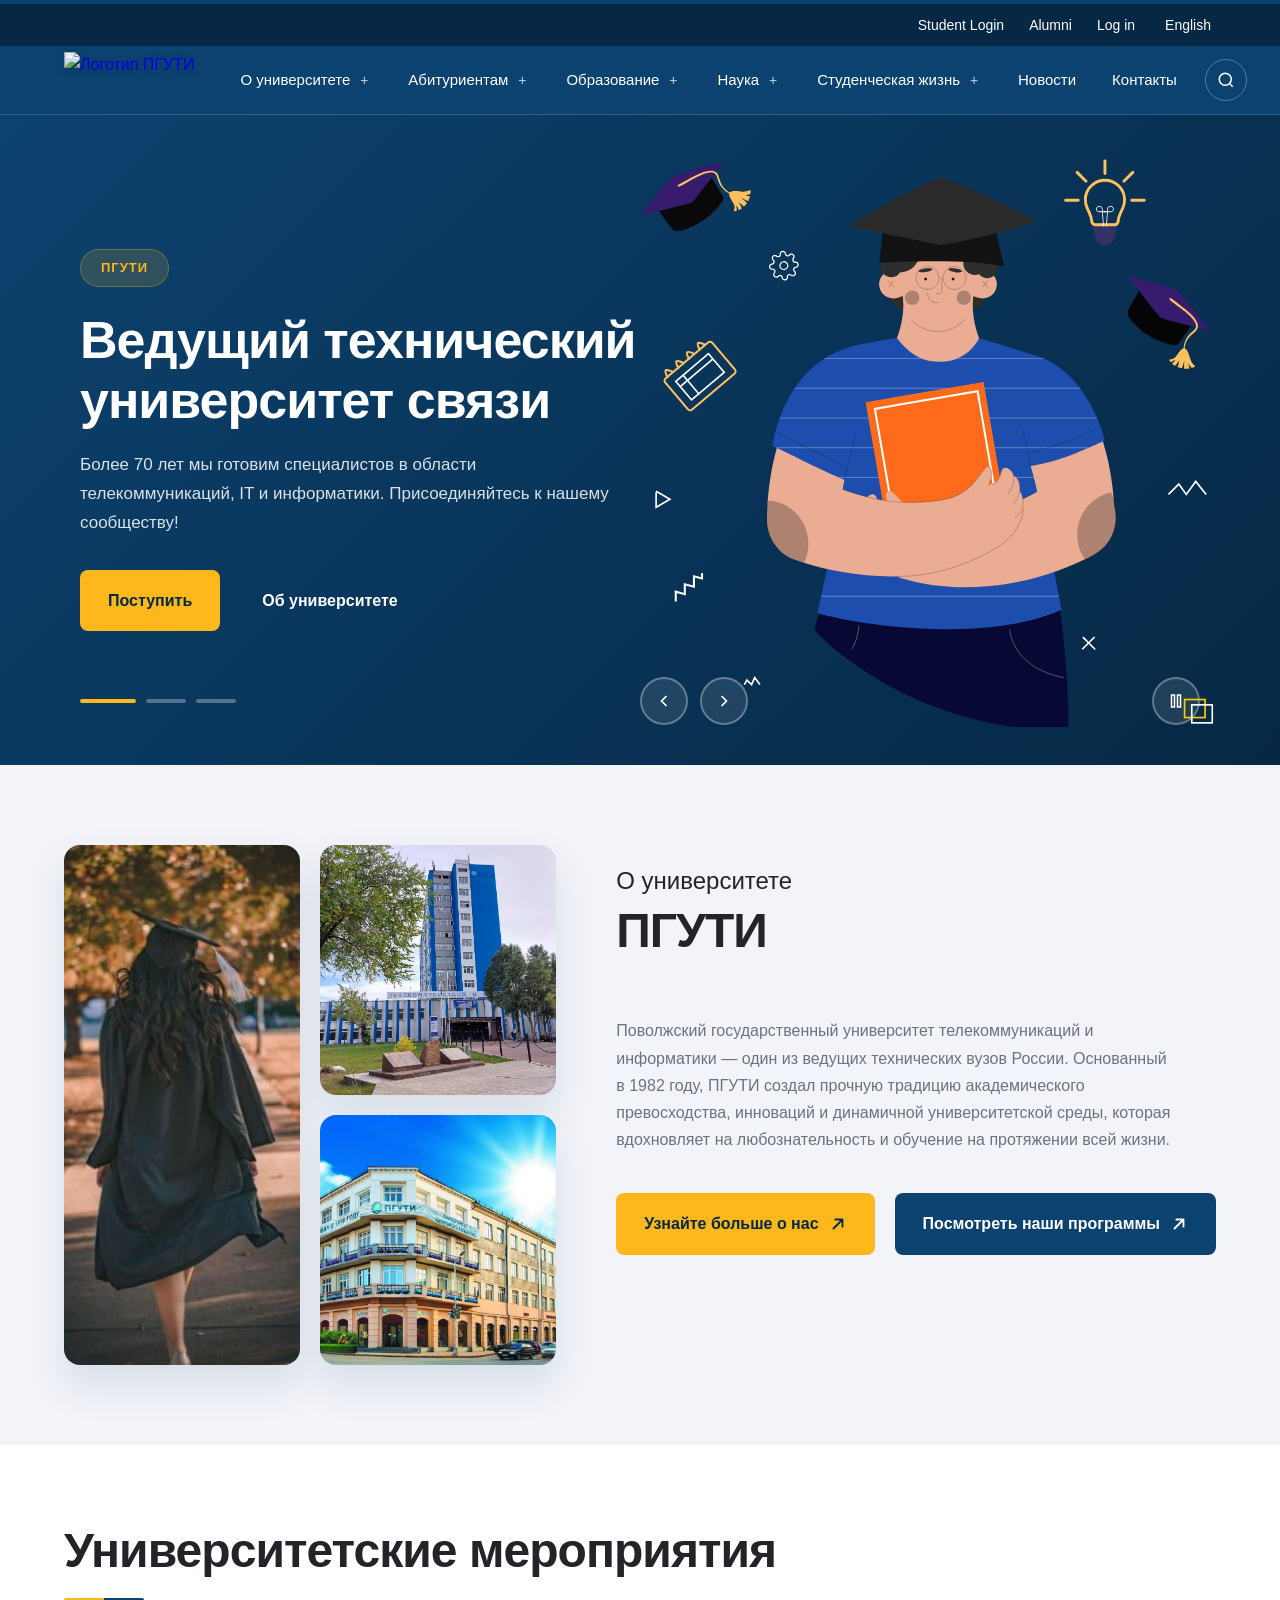
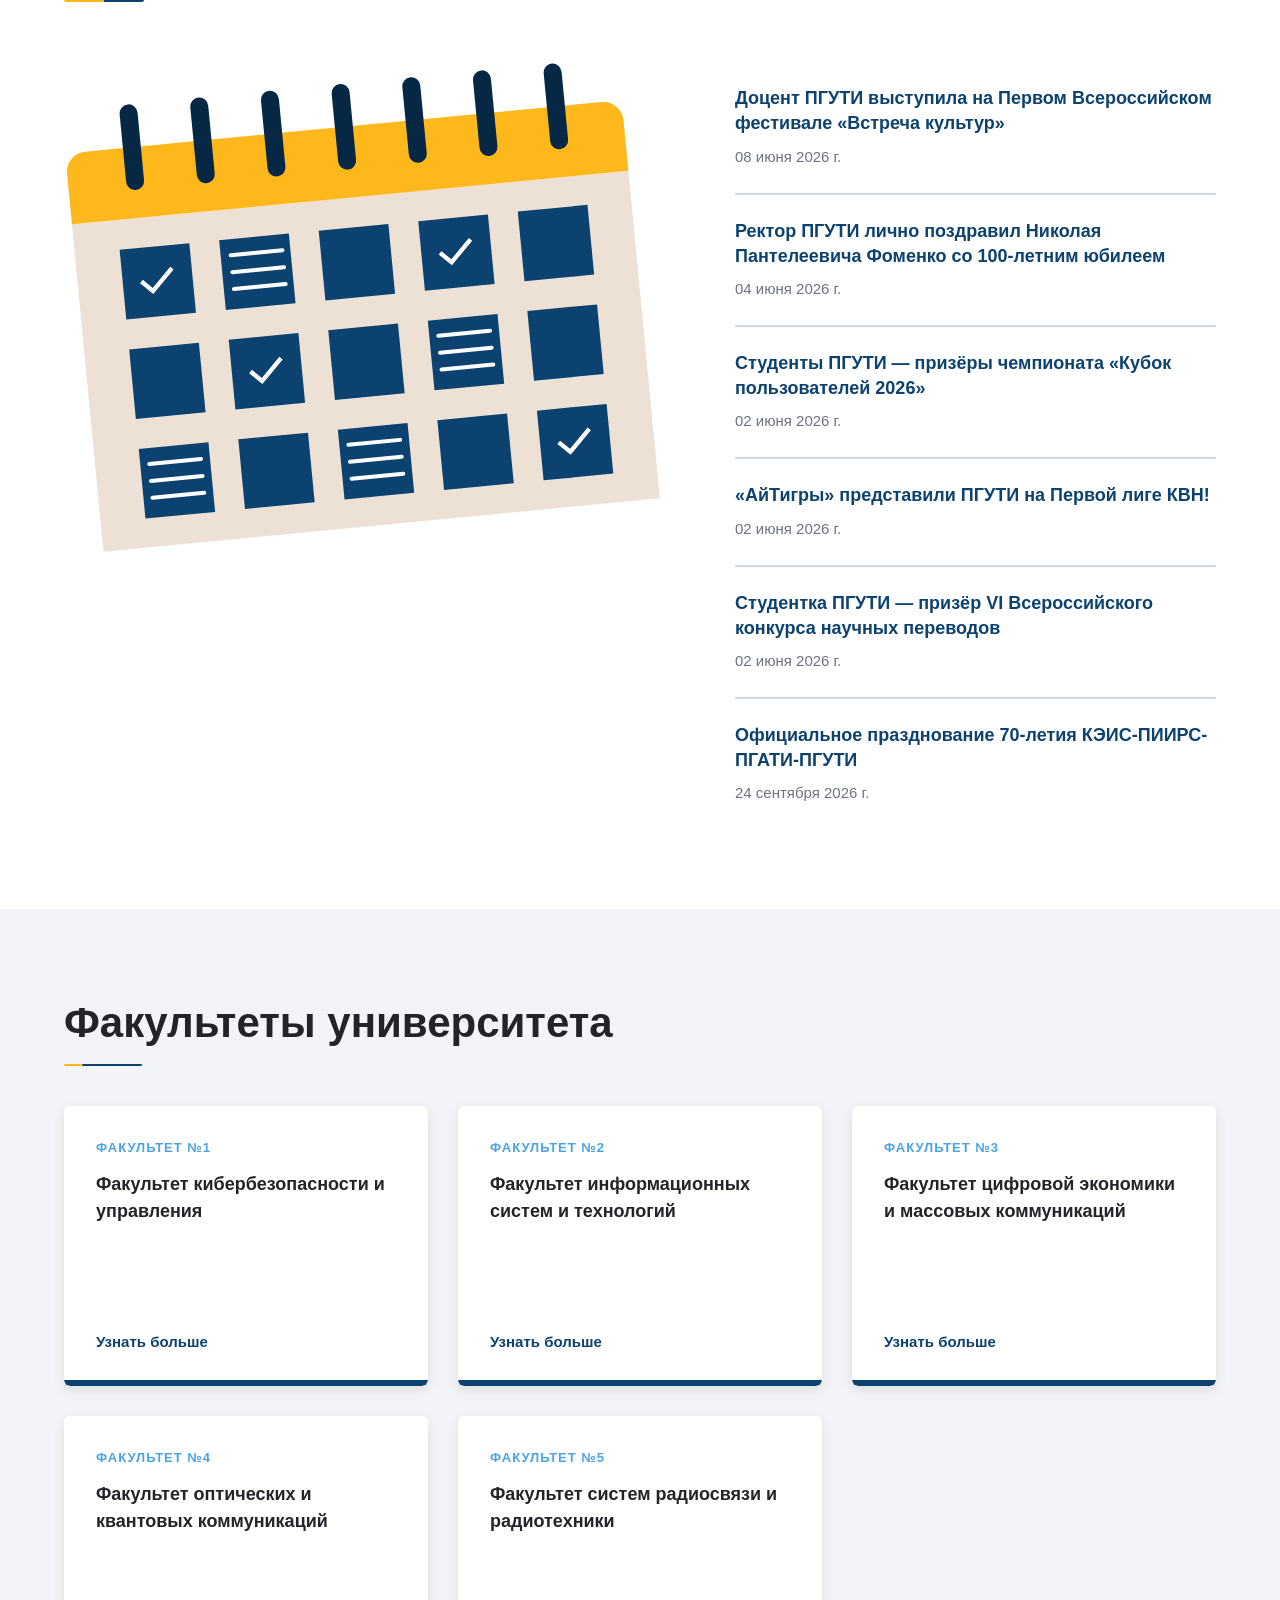
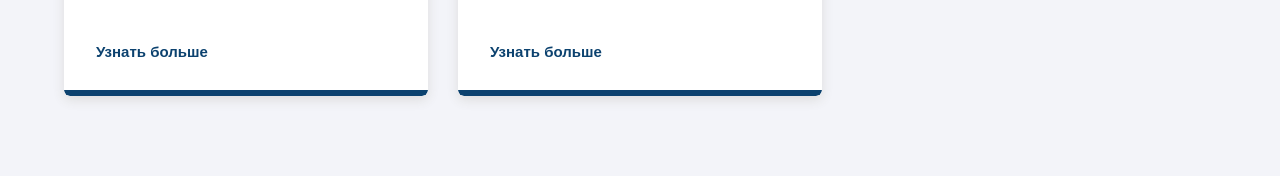
==== index.html @ cc0bac5f "feat: 3 sections" ====
<!doctype html>
<html lang="ru">

<head>
    <meta charset="UTF-8" />
    <meta name="viewport" content="width=device-width, initial-scale=1.0" />
    <title>ПГУТИ - вторая тема для друпал</title>
    <link rel="stylesheet" href="style.css" />
</head>

<body>
    <!-- Top Bar -->
    <div class="top-bar">
        <div class="container">
            <div class="top-bar-content">
                <div class="top-bar-links">
                    <a href="#" class="top-bar-link">Student Login</a>
                    <a href="#" class="top-bar-link">Alumni</a>
                    <a href="#" class="top-bar-link">Log in</a>
                </div>
                <div class="language-selector">
                    <button class="language-btn">
                        <span>English</span>
                        <i class="fas fa-chevron-up"></i>
                    </button>
                </div>
            </div>
        </div>
    </div>
    <header class="header">
        <div class="container">
            <div class="header-content">
                <a href="#" class="logo-link">
                    <img src="https://www.psuti.ru/sites/default/files/pguti70-mini-chb-belyy-sayt.png"
                        alt="Логотип ПГУТИ" class="logo-img" />
                </a>
                <nav class="main-nav">
                    <ul class="nav-menu">
                        <li class="nav-item has-dropdown">
                            <a href="#about" class="nav-link">
                                О университете
                                <span class="dropdown-icon">+</span>
                            </a>
                            <ul class="dropdown-menu">
                                <li>
                                    <a href="#about-us" class="dropdown-link">Об университете</a>
                                </li>
                                <li><a href="#history" class="dropdown-link">История</a></li>
                                <li>
                                    <a href="#mission" class="dropdown-link">Миссия и ценности</a>
                                </li>
                                <li>
                                    <a href="#administration" class="dropdown-link">Руководство</a>
                                </li>
                                <li>
                                    <a href="#documents" class="dropdown-link">Документы</a>
                                </li>
                            </ul>
                        </li>

                        <li class="nav-item has-dropdown">
                            <a href="#admissions" class="nav-link">
                                Абитуриентам
                                <span class="dropdown-icon">+</span>
                            </a>
                            <ul class="dropdown-menu">
                                <li>
                                    <a href="#bachelor" class="dropdown-link">Бакалавриат</a>
                                </li>
                                <li>
                                    <a href="#master" class="dropdown-link">Магистратура</a>
                                </li>
                                <li>
                                    <a href="#specialist" class="dropdown-link">Специалитет</a>
                                </li>
                                <li>
                                    <a href="#postgraduate" class="dropdown-link">Аспирантура</a>
                                </li>
                            </ul>
                        </li>

                        <li class="nav-item has-dropdown">
                            <a href="#education" class="nav-link">
                                Образование
                                <span class="dropdown-icon">+</span>
                            </a>
                            <ul class="dropdown-menu">
                                <li>
                                    <a href="#programs" class="dropdown-link">Программы</a>
                                </li>
                                <li>
                                    <a href="#schedule" class="dropdown-link">Расписание</a>
                                </li>
                                <li>
                                    <a href="#calendar" class="dropdown-link">Учебный календарь</a>
                                </li>
                            </ul>
                        </li>

                        <li class="nav-item has-dropdown">
                            <a href="#science" class="nav-link">
                                Наука
                                <span class="dropdown-icon">+</span>
                            </a>
                            <ul class="dropdown-menu mega-menu">
                                <li class="mega-menu-column">
                                    <a href="#research" class="dropdown-link">
                                        Исследования
                                        <span class="submenu-icon">+</span>
                                    </a>
                                    <ul class="submenu">
                                        <li>
                                            <a href="#labs" class="dropdown-link">Лаборатории</a>
                                        </li>
                                        <li>
                                            <a href="#projects" class="dropdown-link">Проекты</a>
                                        </li>
                                        <li>
                                            <a href="#publications" class="dropdown-link">Публикации</a>
                                        </li>
                                    </ul>
                                </li>
                                <li class="mega-menu-column">
                                    <a href="#conferences" class="dropdown-link">
                                        Конференции
                                        <span class="submenu-icon">+</span>
                                    </a>
                                    <ul class="submenu">
                                        <li>
                                            <a href="#upcoming" class="dropdown-link">Предстоящие</a>
                                        </li>
                                        <li>
                                            <a href="#archive" class="dropdown-link">Архив</a>
                                        </li>
                                        <li>
                                            <a href="#partners" class="dropdown-link">Партнёры</a>
                                        </li>
                                    </ul>
                                </li>
                            </ul>
                        </li>

                        <li class="nav-item has-dropdown">
                            <a href="#student-life" class="nav-link">
                                Студенческая жизнь
                                <span class="dropdown-icon">+</span>
                            </a>
                            <ul class="dropdown-menu">
                                <li>
                                    <a href="#clubs" class="dropdown-link">Клубы и секции</a>
                                </li>
                                <li>
                                    <a href="#events" class="dropdown-link">Мероприятия</a>
                                </li>
                                <li>
                                    <a href="#dormitory" class="dropdown-link">Общежитие</a>
                                </li>
                            </ul>
                        </li>

                        <li class="nav-item">
                            <a href="#news" class="nav-link">Новости</a>
                        </li>

                        <li class="nav-item">
                            <a href="#contacts" class="nav-link">Контакты</a>
                        </li>
                    </ul>

                    <button class="search-toggle" aria-label="Поиск">
                        <svg class="icon" viewBox="0 0 24 24" fill="none" stroke="currentColor" stroke-width="2">
                            <circle cx="11" cy="11" r="8"></circle>
                            <line x1="21" y1="21" x2="16.65" y2="16.65"></line>
                        </svg>
                    </button>

                    <button class="mobile-toggle" aria-label="Меню">
                        <svg class="icon" viewBox="0 0 24 24" fill="none" stroke="currentColor" stroke-width="2">
                            <line x1="3" y1="6" x2="21" y2="6"></line>
                            <line x1="3" y1="12" x2="21" y2="12"></line>
                            <line x1="3" y1="18" x2="21" y2="18"></line>
                        </svg>
                    </button>
                </nav>
            </div>
        </div>
    </header>

    <main class="main-content">
        <!-- HERO SLIDER -->
        <section class="hero-slider">
            <!-- Статичная иллюстрация -->
            <div class="hero-illustration">
                <img src="./img/slider.svg" alt="Университет">
            </div>

            <!-- Контент слайдера -->
            <div class="slider-content">
                <!-- Обёртка слайдов -->
                <div class="slides-wrapper">
                    <!-- Слайд 1 -->
                    <div class="slide active">
                        <div class="container">
                            <div class="slide-text">
                                <span class="slide-tag">ПГУТИ</span>
                                <h1>Ведущий технический университет связи</h1>
                                <p>Более 70 лет мы готовим специалистов в области телекоммуникаций, IT и информатики.
                                    Присоединяйтесь к нашему сообществу!</p>
                                <div class="slide-buttons">
                                    <a href="#admissions" class="btn btn-primary">Поступить</a>
                                    <a href="#about" class="btn btn-outline">Об университете</a>
                                </div>
                            </div>
                        </div>
                    </div>

                    <!-- Слайд 2 -->
                    <div class="slide">
                        <div class="container">
                            <div class="slide-text">
                                <span class="slide-tag">Образование</span>
                                <h1>Современные программы обучения</h1>
                                <p>Бакалавриат, магистратура, аспирантура по самым востребованным направлениям
                                    подготовки.</p>
                                <div class="slide-buttons">
                                    <a href="#programs" class="btn btn-primary">Программы</a>
                                    <a href="#schedule" class="btn btn-outline">Расписание</a>
                                </div>
                            </div>
                        </div>
                    </div>

                    <!-- Слайд 3 -->
                    <div class="slide">
                        <div class="container">
                            <div class="slide-text">
                                <span class="slide-tag">Наука</span>
                                <h1>Инновации и исследования</h1>
                                <p>Научные лаборатории, гранты, публикации в ведущих журналах и международное
                                    сотрудничество.</p>
                                <div class="slide-buttons">
                                    <a href="#science" class="btn btn-primary">Наука</a>
                                    <a href="#labs" class="btn btn-outline">Лаборатории</a>
                                </div>
                            </div>
                        </div>
                    </div>
                </div>

                <!-- Прогресс-бар -->
                <div class="slider-progress" id="sliderProgress"></div>

                <!-- Управление -->
                <div class="slider-controls">
                    <div class="slider-dots">
                        <button class="dot active" data-slide="0"></button>
                        <button class="dot" data-slide="1"></button>
                        <button class="dot" data-slide="2"></button>
                    </div>

                    <div class="slider-nav">
                        <button class="nav-btn" id="prevSlide" aria-label="Предыдущий">
                            <svg viewBox="0 0 24 24" fill="none" stroke="currentColor" stroke-width="2">
                                <polyline points="15 18 9 12 15 6"></polyline>
                            </svg>
                        </button>
                        <button class="nav-btn" id="nextSlide" aria-label="Следующий">
                            <svg viewBox="0 0 24 24" fill="none" stroke="currentColor" stroke-width="2">
                                <polyline points="9 18 15 12 9 6"></polyline>
                            </svg>
                        </button>
                    </div>

                    <button class="pause-btn" id="pauseBtn" aria-label="Пауза">
                        <svg class="pause-icon" viewBox="0 0 24 24" fill="none" stroke="currentColor" stroke-width="2">
                            <rect x="6" y="4" width="4" height="16"></rect>
                            <rect x="14" y="4" width="4" height="16"></rect>
                        </svg>
                        <svg class="play-icon" viewBox="0 0 24 24" fill="none" stroke="currentColor" stroke-width="2"
                            style="display:none;">
                            <polygon points="5 3 19 12 5 21 5 3"></polygon>
                        </svg>
                    </button>
                </div>
            </div>
        </section>
        <section class="about-section">
            <div class="container">
                <div class="about-wrapper">
                    <div class="about-images">
                        <img src="./img/campus1.jpg" alt="Выпускник ПГУТИ" class="img-main">
                        <div class="img-side">
                            <img src="./img/campus2.jpg" alt="Здание ПГУТИ">
                            <img src="./img/campus3.jpg" alt="Кампус ПГУТИ">
                        </div>
                    </div>

                    <div class="about-content">
                        <h3 class="section-subtitle">О университете</h3>
                        <h2 class="section-title">ПГУТИ</h2>

                        <p class="section-text">
                            Поволжский государственный университет телекоммуникаций и информатики — один из ведущих
                            технических вузов России. Основанный в 1982 году, ПГУТИ создал прочную традицию
                            академического превосходства, инноваций и динамичной университетской среды, которая
                            вдохновляет на любознательность и обучение на протяжении всей жизни.
                        </p>

                        <div class="section-buttons">
                            <a href="#about" class="btn btn-primary">
                                <span>Узнайте больше о нас</span>
                                <svg class="arrow-icon" width="18" height="18" viewBox="0 0 20 20" fill="none">
                                    <path d="M5 15L15 5M15 5H7M15 5V13" stroke="currentColor" stroke-width="2"
                                        stroke-linecap="round" stroke-linejoin="round" />
                                </svg>
                            </a>
                            <a href="#programs" class="btn btn-secondary">
                                <span>Посмотреть наши программы</span>
                                <svg class="arrow-icon" width="18" height="18" viewBox="0 0 20 20" fill="none">
                                    <path d="M5 15L15 5M15 5H7M15 5V13" stroke="currentColor" stroke-width="2"
                                        stroke-linecap="round" stroke-linejoin="round" />
                                </svg>
                            </a>
                        </div>
                    </div>
                </div>
            </div>
        </section>
        <section class="events-section">
            <div class="container">
                <h2 class="section-title">
                    <span class="title-line"></span>
                    Университетские мероприятия
                </h2>

                <div class="events-wrapper">
                    <!-- Календарь -->
                    <div class="calendar-illustration">
                        <img src="./img/events.svg" class="calendar-illustration" />
                        <!-- <svg width="600" height="491" viewBox="0 0 600 491" fill="none"
                            xmlns="http://www.w3.org/2000/svg">
                            <rect x="7.94324" y="162.287" width="559" height="329"
                                transform="rotate(-5.49296 7.94324 162.287)" fill="#EDE1D5" />
                            <path
                                d="M3.06132 111.521C2.00399 100.526 10.06 90.7559 21.055 89.6986L537.672 40.0181C548.667 38.9608 558.437 47.0168 559.494 58.0118L564.376 108.778L7.94322 162.287L3.06132 111.521Z"
                                fill="#FFB81C" />
                            <rect x="55.6083" y="187.842" width="70" height="70"
                                transform="rotate(-5.49296 55.6083 187.842)" fill="#0c426f" />
                            <rect x="155.149" y="178.27" width="70" height="70"
                                transform="rotate(-5.49296 155.149 178.27)" fill="#0c426f" />
                            <rect x="254.69" y="168.697" width="70" height="70"
                                transform="rotate(-5.49296 254.69 168.697)" fill="#0c426f" />
                            <rect x="354.231" y="159.125" width="70" height="70"
                                transform="rotate(-5.49296 354.231 159.125)" fill="#0c426f" />
                            <rect x="453.771" y="149.552" width="70" height="70"
                                transform="rotate(-5.49296 453.771 149.552)" fill="#0c426f" />

                            <rect x="65.1807" y="287.383" width="70" height="70"
                                transform="rotate(-5.49296 65.1807 287.383)" fill="#0c426f" />
                            <rect x="164.721" y="277.81" width="70" height="70"
                                transform="rotate(-5.49296 164.721 277.81)" fill="#0c426f" />
                            <rect x="264.262" y="268.238" width="70" height="70"
                                transform="rotate(-5.49296 264.262 268.238)" fill="#0c426f" />
                            <rect x="363.803" y="258.666" width="70" height="70"
                                transform="rotate(-5.49296 363.803 258.666)" fill="#0c426f" />
                            <rect x="463.344" y="249.093" width="70" height="70"
                                transform="rotate(-5.49296 463.344 249.093)" fill="#0c426f" />

                            <rect x="74.7529" y="386.923" width="70" height="70"
                                transform="rotate(-5.49296 74.7529 386.923)" fill="#0c426f" />
                            <rect x="174.294" y="377.351" width="70" height="70"
                                transform="rotate(-5.49296 174.294 377.351)" fill="#0c426f" />
                            <rect x="273.835" y="367.779" width="70" height="70"
                                transform="rotate(-5.49296 273.835 367.779)" fill="#0c426f" />
                            <rect x="373.375" y="358.206" width="70" height="70"
                                transform="rotate(-5.49296 373.375 358.206)" fill="#0c426f" />
                            <rect x="472.916" y="348.634" width="70" height="70"
                                transform="rotate(-5.49296 472.916 348.634)" fill="#0c426f" />

                            <rect x="54.7644" y="43.2585" width="18" height="86" rx="9"
                                transform="rotate(-5.49296 54.7644 43.2585)" fill="#062844" />
                            <rect x="125.438" y="36.4622" width="18" height="86" rx="9"
                                transform="rotate(-5.49296 125.438 36.4622)" fill="#062844" />
                            <rect x="196.112" y="29.6658" width="18" height="86" rx="9"
                                transform="rotate(-5.49296 196.112 29.6658)" fill="#062844" />
                            <rect x="266.786" y="22.8694" width="18" height="86" rx="9"
                                transform="rotate(-5.49296 266.786 22.8694)" fill="#062844" />
                            <rect x="337.46" y="16.073" width="18" height="86" rx="9"
                                transform="rotate(-5.49296 337.46 16.073)" fill="#062844" />
                            <rect x="408.134" y="9.27661" width="18" height="86" rx="9"
                                transform="rotate(-5.49296 408.134 9.27661)" fill="#062844" />
                            <rect x="478.808" y="2.48047" width="18" height="86" rx="9"
                                transform="rotate(-5.49296 478.808 2.48047)" fill="#062844" />

                            <line x1="166.635" y1="193.239" x2="218.396" y2="188.261" stroke="white" stroke-width="4"
                                stroke-linecap="round" />
                            <line x1="168.262" y1="210.161" x2="220.023" y2="205.183" stroke="white" stroke-width="4"
                                stroke-linecap="round" />
                            <line x1="169.889" y1="227.082" x2="221.65" y2="222.105" stroke="white" stroke-width="4"
                                stroke-linecap="round" />
                            <line x1="374.293" y1="273.731" x2="426.054" y2="268.753" stroke="white" stroke-width="4"
                                stroke-linecap="round" />
                            <line x1="375.921" y1="290.652" x2="427.682" y2="285.675" stroke="white" stroke-width="4"
                                stroke-linecap="round" />
                            <line x1="377.548" y1="307.574" x2="429.309" y2="302.597" stroke="white" stroke-width="4"
                                stroke-linecap="round" />
                            <line x1="85.2432" y1="401.988" x2="137.004" y2="397.011" stroke="white" stroke-width="4"
                                stroke-linecap="round" />
                            <line x1="86.8705" y1="418.91" x2="138.632" y2="413.933" stroke="white" stroke-width="4"
                                stroke-linecap="round" />
                            <line x1="88.4978" y1="435.832" x2="140.259" y2="430.855" stroke="white" stroke-width="4"
                                stroke-linecap="round" />
                            <line x1="284.325" y1="382.844" x2="336.086" y2="377.866" stroke="white" stroke-width="4"
                                stroke-linecap="round" />
                            <line x1="285.952" y1="399.765" x2="337.713" y2="394.788" stroke="white" stroke-width="4"
                                stroke-linecap="round" />
                            <line x1="287.579" y1="416.687" x2="339.341" y2="411.71" stroke="white" stroke-width="4"
                                stroke-linecap="round" />

                            <path
                                d="M89.2904 232.071L76.0741 221.173L78.7985 217.869L88.7107 226.042L106.252 204.769L109.556 207.493L89.2904 232.071Z"
                                fill="white" />
                            <path
                                d="M506.598 392.863L493.382 381.966L496.106 378.661L506.019 386.835L523.56 365.561L526.864 368.285L506.598 392.863Z"
                                fill="white" />
                            <path
                                d="M198.404 322.039L185.187 311.142L187.912 307.838L197.824 316.011L215.365 294.737L218.669 297.462L198.404 322.039Z"
                                fill="white" />
                            <path
                                d="M387.913 203.353L374.696 192.456L377.421 189.152L387.333 197.325L404.874 176.051L408.178 178.776L387.913 203.353Z"
                                fill="white" />
                        </svg> -->
                    </div>

                    <!-- Список событий (реальные новости ПГУТИ) -->
                    <div class="events-list">
                        <div class="event-item">
                            <h3 class="event-title">
                                <a
                                    href="https://www.psuti.ru/ru/news/docent-pguti-vystupila-na-pervom-vserossiyskom-festivale-vstrecha-kultur">
                                    Доцент ПГУТИ выступила на Первом Всероссийском фестивале «Встреча культур»
                                </a>
                            </h3>
                            <div class="event-date">08 июня 2026 г.</div>
                        </div>

                        <div class="event-item">
                            <h3 class="event-title">
                                <a
                                    href="https://www.psuti.ru/ru/news/rektor-pguti-lichno-pozdravil-nikolaya-panteleevicha-fomenko-so-100-letnim-yubileem">
                                    Ректор ПГУТИ лично поздравил Николая Пантелеевича Фоменко со 100-летним юбилеем
                                </a>
                            </h3>
                            <div class="event-date">04 июня 2026 г.</div>
                        </div>

                        <div class="event-item">
                            <h3 class="event-title">
                                <a
                                    href="https://www.psuti.ru/ru/news/studenty-pguti-prizyory-chempionata-kubok-polzovateley-2026">
                                    Студенты ПГУТИ — призёры чемпионата «Кубок пользователей 2026»
                                </a>
                            </h3>
                            <div class="event-date">02 июня 2026 г.</div>
                        </div>

                        <div class="event-item">
                            <h3 class="event-title">
                                <a href="https://www.psuti.ru/ru/news/aytigry-predstavili-pguti-na-pervoy-lige-kvn">
                                    «АйТигры» представили ПГУТИ на Первой лиге КВН!
                                </a>
                            </h3>
                            <div class="event-date">02 июня 2026 г.</div>
                        </div>

                        <div class="event-item">
                            <h3 class="event-title">
                                <a
                                    href="https://www.psuti.ru/ru/news/studentka-pguti-prizyor-vi-vserossiyskogo-konkursa-nauchnyh-perevodov">
                                    Студентка ПГУТИ — призёр VI Всероссийского конкурса научных переводов
                                </a>
                            </h3>
                            <div class="event-date">02 июня 2026 г.</div>
                        </div>

                        <div class="event-item">
                            <h3 class="event-title">
                                <a href="https://www.psuti.ru/ru/info/keis-piirs-pgati-pguti-70-let-uspeha">
                                    Официальное празднование 70-летия КЭИС-ПИИРС-ПГАТИ-ПГУТИ
                                </a>
                            </h3>
                            <div class="event-date">24 сентября 2026 г.</div>
                        </div>
                    </div>
                </div>
            </div>
        </section>
        <section class="faculties" id="faculties">
            <div class="container">
                <h2>Факультеты университета</h2>

                <div class="faculties-grid">
                    <a href="https://www.psuti.ru/ru/f1" class="faculty-card">
                        <div class="faculty-card-content">
                            <h3>ФАКУЛЬТЕТ №1</h3>
                            <p>Факультет кибербезопасности и управления</p>
                            <span class="learn-more">Узнать больше</span>
                        </div>
                    </a>

                    <a href="https://www.psuti.ru/ru/faculty/information-systems" class="faculty-card">
                        <div class="faculty-card-content">
                            <h3>ФАКУЛЬТЕТ №2</h3>
                            <p>Факультет информационных систем и технологий</p>
                            <span class="learn-more">Узнать больше</span>
                        </div>
                    </a>

                    <a href="https://www.psuti.ru/ru/faculty/digital-economy" class="faculty-card">
                        <div class="faculty-card-content">
                            <h3>ФАКУЛЬТЕТ №3</h3>
                            <p>Факультет цифровой экономики и массовых коммуникаций</p>
                            <span class="learn-more">Узнать больше</span>
                        </div>
                    </a>

                    <a href="https://www.psuti.ru/ru/faculty/optical-quantum" class="faculty-card">
                        <div class="faculty-card-content">
                            <h3>ФАКУЛЬТЕТ №4</h3>
                            <p>Факультет оптических и квантовых коммуникаций</p>
                            <span class="learn-more">Узнать больше</span>
                        </div>
                    </a>

                    <a href="https://www.psuti.ru/ru/faculty/radio-communication" class="faculty-card">
                        <div class="faculty-card-content">
                            <h3>ФАКУЛЬТЕТ №5</h3>
                            <p>Факультет систем радиосвязи и радиотехники</p>
                            <span class="learn-more">Узнать больше</span>
                        </div>
                    </a>
                </div>
            </div>
        </section>
    </main>

    <script src="index.js"></script>
</body>

</html>
---- style.css ----
:root {
    --color-primary: #0c426f;
    --color-primary-hover: #09355a;
    --color-primary-dark: #062844;
    --color-secondary: #4BA3E3;
    --color-accent: #FFB81C;
    --color-text: #232429;
    --color-text-light: #6b7280;
    --color-white: #ffffff;
    --color-beige: #EDE1D5;
    --color-gray-050: rgb(243, 244, 249);
    --color-dropdown-bg: #062844;
    --color-border: rgba(255, 255, 255, 0.15);
    --color-hover: rgba(255, 255, 255, 0.08);
    --transition-speed: 0.3s;
    --font-family: 'Segoe UI', -apple-system, BlinkMacSystemFont, Roboto, sans-serif;
}

* {
    margin: 0;
    padding: 0;
    box-sizing: border-box;
}
/* Top Bar Styles */
.top-bar {
    background: var(--color-primary-dark);
    color: var(--color-white);
    font-size: 14px;
    border-top: 4px solid var(--color-primary);
}

.top-bar-content {
    display: flex;
    justify-content: flex-end;
    align-items: center;
    gap: 30px;
    padding: 10px 0;
}

.top-bar-links {
    display: flex;
    gap: 25px;
    align-items: center;
}

.top-bar-link {
    color: var(--color-white);
    text-decoration: none;
    font-weight: 400;
    transition: opacity 0.3s;
    font-size: 14px;
}

.top-bar-link:hover {
    opacity: 0.8;
    text-decoration: underline;
}

.language-selector {
    position: relative;
}

.language-btn {
    background: transparent;
    border: none;
    color: var(--color-white);
    font-size: 14px;
    cursor: pointer;
    display: flex;
    align-items: center;
    gap: 5px;
    font-family: 'Source Sans 3', sans-serif;
    transition: opacity 0.3s;
}

.language-btn:hover {
    opacity: 0.8;
}

.language-btn i {
    font-size: 10px;
}

/* Responsive */
@media (max-width: 768px) {
    .top-bar-content {
        flex-direction: column;
        gap: 10px;
        padding: 8px 0;
    }
    
    .top-bar-links {
        gap: 15px;
        flex-wrap: wrap;
        justify-content: center;
    }
    
    .top-bar-link {
        font-size: 13px;
    }
}


body {
    font-family: var(--font-family);
    background: var(--color-gray-050);
    color: var(--color-text);
    line-height: 1.6;
}

.container {
    max-width: 1280px;
    margin: 0 auto;
    padding: 0 24px;
}
.header-content {
    display: flex;
    justify-content: space-between;
    align-items: center;
    gap: 30px;
}
/* ===== HEADER ===== */
.header {
    background: var(--color-primary);
    border-bottom: 1px solid var(--color-border);
    position: sticky;
    top: 0;
    z-index: 1000;
}
/* ===== LOGO ===== */
.logo-link {
    display: flex;
    align-items: center;
    text-decoration: none;
    flex-shrink: 0;
    padding: 4px 0;
    transition: transform 0.3s ease;
}

.logo-link:hover {
    transform: translateY(-1px);
}

.logo-img {
    height: 56px;
    width: auto;
    filter: drop-shadow(0 2px 4px rgba(0, 0, 0, 0.15));
}


/* ===== NAVIGATION ===== */
.main-nav {
    display: flex;
    align-items: center;
    justify-content: flex-end;
    position: relative;
}

.nav-menu {
    display: flex;
    list-style: none;
    gap: 4px;
    align-items: center;
    flex: 1;
}

.nav-item {
    position: relative;
}

.nav-link {
    display: flex;
    align-items: center;
    gap: 6px;
    padding: 22px 16px;
    color: var(--color-white);
    text-decoration: none;
    font-size: 15px;
    font-weight: 500;
    transition: all var(--transition-speed) ease;
    position: relative;
    white-space: nowrap;
}

.nav-link::after {
    content: '';
    position: absolute;
    bottom: 14px;
    left: 16px;
    right: 16px;
    height: 2px;
    background: var(--color-accent);
    transform: scaleX(0);
    transform-origin: center;
    transition: transform var(--transition-speed) ease;
    border-radius: 2px;
}

.nav-link:hover,
.nav-item.active > .nav-link {
    color: var(--color-accent);
}

.nav-link:hover::after,
.nav-item.active > .nav-link::after {
    transform: scaleX(1);
}

/* Dropdown Icon */
.dropdown-icon,
.submenu-icon {
    display: inline-flex;
    align-items: center;
    justify-content: center;
    width: 16px;
    height: 16px;
    font-size: 14px;
    font-weight: 300;
    transition: transform var(--transition-speed) ease;
    opacity: 0.75;
}

.nav-item:hover > .nav-link .dropdown-icon,
.has-dropdown.open > .nav-link .dropdown-icon,
.dropdown-menu li:hover > .dropdown-link .submenu-icon {
    transform: rotate(45deg);
    opacity: 1;
    color: var(--color-accent);
}

/* ===== DROPDOWN MENU ===== */
.dropdown-menu {
    position: absolute;
    top: 100%;
    left: 0;
    background: var(--color-dropdown-bg);
    min-width: 260px;
    list-style: none;
    padding: 10px 0;
    border-radius: 0 0 8px 8px;
    box-shadow: 0 12px 40px rgba(6, 40, 68, 0.5);
    opacity: 0;
    visibility: hidden;
    transform: translateY(-10px);
    transition: all var(--transition-speed) ease;
    border-top: 3px solid var(--color-accent);
    z-index: 100;
}

.nav-item:hover > .dropdown-menu {
    opacity: 1;
    visibility: visible;
    transform: translateY(0);
}

.dropdown-menu li {
    position: relative;
}

.dropdown-link {
    display: flex;
    align-items: center;
    justify-content: space-between;
    padding: 12px 24px;
    color: var(--color-white);
    text-decoration: none;
    font-size: 14px;
    transition: all 0.2s ease;
    border-left: 3px solid transparent;
}

.dropdown-link:hover {
    background: var(--color-hover);
    border-left-color: var(--color-accent);
    padding-left: 28px;
    color: var(--color-accent);
}

.dropdown-menu > li:not(:last-child) > .dropdown-link {
    border-bottom: 1px solid var(--color-border);
}

/* ===== SUBMENU (Вложенное меню) ===== */
.submenu {
    position: absolute;
    top: 0;
    left: 100%;
    background: var(--color-dropdown-bg);
    min-width: 240px;
    list-style: none;
    padding: 10px 0;
    border-radius: 8px;
    box-shadow: 0 12px 40px rgba(6, 40, 68, 0.5);
    opacity: 0;
    visibility: hidden;
    transform: translateX(-10px);
    transition: all var(--transition-speed) ease;
    border-left: 3px solid var(--color-accent);
    margin-left: 0;
    z-index: 101;
}

/* Показываем подменю при наведении на родительский li */
.dropdown-menu li:hover > .submenu {
    opacity: 1;
    visibility: visible;
    transform: translateX(0);
}

/* Стили для ссылок в подменю */
.submenu .dropdown-link {
    padding: 10px 20px;
    font-size: 13px;
    border-left: 3px solid transparent;
    border-bottom: none;
    opacity: 1;
}

.submenu .dropdown-link:hover {
    background: var(--color-hover);
    border-left-color: var(--color-accent);
    padding-left: 24px;
    color: var(--color-accent);
}

/* ===== MEGA MENU ===== */
.mega-menu {
    min-width: 280px;
    display: flex;
    flex-direction: column;
    gap: 0;
    padding: 0;
}

.mega-menu-column {
    width: 100%;
    padding: 0;
    position: relative;
}

.mega-menu-column:not(:last-child) {
    border-right: none;
    border-bottom: 1px solid var(--color-border);
}

.mega-menu-column > .dropdown-link {
    border-bottom: 1px solid var(--color-border) !important;
    font-weight: 600;
    color: var(--color-accent);
}

.mega-menu-column > .dropdown-link:hover {
    color: var(--color-white);
    background: var(--color-hover);
}

/* ===== SEARCH & MOBILE TOGGLE ===== */
.search-toggle,
.mobile-toggle {
    display: flex;
    align-items: center;
    justify-content: center;
    width: 42px;
    height: 42px;
    background: transparent;
    border: 1.5px solid rgba(255, 255, 255, 0.3);
    border-radius: 50%;
    color: var(--color-white);
    cursor: pointer;
    transition: all var(--transition-speed) ease;
    margin-left: 12px;
    flex-shrink: 0;
}

.search-toggle:hover,
.mobile-toggle:hover {
    background: var(--color-accent);
    border-color: var(--color-accent);
    color: var(--color-primary-dark);
}

.icon {
    width: 18px;
    height: 18px;
}

.mobile-toggle {
    display: none;
}

/* ===== MAIN CONTENT ===== */
.main-content {
    padding: 0;
    min-height: calc(100vh - 80px);
}

.main-content h1 {
    font-size: 56px;
    font-weight: 700;
    margin-bottom: 20px;
    letter-spacing: -1.5px;
    color: var(--color-primary-dark);
}

.breadcrumb {
    display: flex;
    align-items: center;
    gap: 12px;
    font-size: 15px;
    color: var(--color-text-light);
}

.breadcrumb a {
    color: var(--color-primary);
    text-decoration: none;
    transition: color var(--transition-speed) ease;
}

.breadcrumb a:hover {
    color: var(--color-accent);
}

.breadcrumb .separator {
    color: var(--color-text-light);
}

.breadcrumb .current {
    color: var(--color-primary-dark);
    font-weight: 500;
}

/* ===== RESPONSIVE ===== */
@media (max-width: 1100px) {
    .nav-link {
        padding: 20px 12px;
        font-size: 14px;
    }

    .dropdown-menu {
        min-width: 230px;
    }

    .mega-menu {
        min-width: 260px;
    }
}

@media (max-width: 900px) {
    .mobile-toggle {
        display: flex;
    }

    .main-nav {
        justify-content: space-between;
    }

    .nav-menu {
        position: fixed;
        top: 70px;
        left: 0;
        right: 0;
        background: var(--color-primary-dark);
        flex-direction: column;
        padding: 0;
        gap: 0;
        max-height: 0;
        overflow: hidden;
        transition: max-height 0.4s ease;
        border-top: 3px solid var(--color-accent);
        align-items: stretch;
    }

    .nav-menu.active {
        max-height: calc(100vh - 70px);
        overflow-y: auto;
    }

    .nav-item {
        width: 100%;
    }

    .nav-link {
        padding: 16px 20px;
        justify-content: space-between;
        border-bottom: 1px solid var(--color-border);
    }

    .nav-link::after {
        display: none;
    }

    .nav-link:hover {
        background: var(--color-primary-hover);
    }

    .dropdown-menu {
        position: static;
        opacity: 1;
        visibility: visible;
        transform: none;
        max-height: 0;
        overflow: hidden;
        box-shadow: none;
        border-top: none;
        border-radius: 0;
        background: rgba(0, 0, 0, 0.25);
        min-width: 100%;
        padding: 0;
        transition: max-height 0.4s ease;
    }

    .nav-item.active > .dropdown-menu {
        max-height: 600px;
        padding: 6px 0;
    }

    .dropdown-link {
        padding: 12px 20px 12px 36px;
    }

    .dropdown-link:hover {
        padding-left: 40px;
    }

    .mega-menu {
        min-width: 100%;
    }

    .mega-menu-column {
        width: 100%;
    }

    .mega-menu-column:not(:last-child) {
        border-right: none;
        border-bottom: 1px solid var(--color-border);
    }

    /* На мобильных подменю открывается внутри */
    .submenu {
        position: static;
        opacity: 1;
        visibility: visible;
        transform: none;
        box-shadow: none;
        border-left: none;
        border-radius: 0;
        background: rgba(0, 0, 0, 0.15);
        min-width: 100%;
        max-height: 0;
        overflow: hidden;
        transition: max-height 0.4s ease;
        padding: 0;
    }

    .mega-menu-column.active > .submenu,
    .dropdown-menu li.active > .submenu {
        max-height: 400px;
        padding: 4px 0;
    }

    .submenu .dropdown-link {
        padding-left: 52px;
    }

    .submenu .dropdown-link:hover {
        padding-left: 56px;
    }

    .main-content h1 {
        font-size: 40px;
    }
}

@media (max-width: 480px) {
    .container {
        padding: 0 16px;
    }

    .nav-link {
        font-size: 14px;
        padding: 14px 16px;
    }

    .main-content h1 {
        font-size: 32px;
    }

    .search-toggle,
    .mobile-toggle {
        width: 38px;
        height: 38px;
    }

    .icon {
        width: 16px;
        height: 16px;
    }
}
/* ===== HERO SLIDER ===== */
/* ===== HERO SLIDER ===== */
.hero-slider {
    position: relative;
    background: linear-gradient(135deg, var(--color-primary) 0%, var(--color-primary-dark) 100%);
    min-height: 650px;
    width: 100%;
    overflow: hidden;
}

/* Статичная иллюстрация - НЕЗАВИСИМАЯ ОТ СЛАЙДОВ */
.hero-illustration {
    position: absolute;
    top: 0;
    right: 5%;
    width: 45%;
    height: 100%;
    display: flex;
    align-items: center;
    justify-content: center;
    z-index: 10;
    pointer-events: none;
}

.hero-illustration img {
    max-width: 100%;
    max-height: 650px;
    object-fit: contain;
}

/* Контент слайдера */
.slider-content {
    position: relative;
    z-index: 2;
    min-height: 650px;
}

.slides-wrapper {
    position: relative;
    min-height: 650px;
    overflow: hidden;
}

.slide {
    position: absolute;
    top: 0;
    left: 0;
    width: 55%;
    height: 100%;
    display: flex;
    align-items: center;
    opacity: 0;
    visibility: hidden;
    transform: translateX(-100%);
    transition: all 0.8s cubic-bezier(0.4, 0, 0.2, 1);
    will-change: transform, opacity;
}

.slide.active {
    opacity: 1;
    visibility: visible;
    transform: translateX(0);
}

.slide.prev {
    transform: translateX(-30%);
    opacity: 0;
}

.slide.next {
    transform: translateX(100%);
}

.slide .container {
    padding: 80px 0 80px 80px; /* ИСПРАВЛЕНО: отступ слева, а не справа */
    width: 100%;
}

.slide-tag {
    display: inline-block;
    padding: 8px 20px;
    background: rgba(255, 184, 28, 0.15);
    border: 1px solid rgba(255, 184, 28, 0.3);
    border-radius: 20px;
    color: var(--color-accent);
    font-size: 13px;
    font-weight: 600;
    text-transform: uppercase;
    letter-spacing: 1px;
    margin-bottom: 24px;
}

.slide h1 {
    font-size: 52px;
    font-weight: 700;
    color: var(--color-white);
    line-height: 1.15;
    margin-bottom: 20px;
    letter-spacing: -1px;
}

.slide p {
    font-size: 17px;
    color: rgba(255, 255, 255, 0.85);
    line-height: 1.7;
    margin-bottom: 32px;
    max-width: 550px;
}

.slide-buttons {
    display: flex;
    gap: 14px;
    flex-wrap: wrap;
}

.btn {
    display: inline-flex;
    align-items: center;
    padding: 14px 32px;
    font-size: 15px;
    font-weight: 600;
    text-decoration: none;
    border-radius: 6px;
    transition: all var(--transition-speed) ease;
    cursor: pointer;
    border: 2px solid transparent;
}

.btn-primary {
    background: var(--color-accent);
    color: var(--color-primary-dark);
}

.btn-primary:hover {
    background: #e6a518;
    transform: translateY(-2px);
}

.btn-outline {
    background: transparent;
    color: var(--color-white);
    border: 2px solid rgba(255, 255, 255, 0.4);
}

.btn-outline:hover {
    background: var(--color-white);
    color: var(--color-primary-dark);
    border-color: var(--color-white);
    transform: translateY(-2px);
}

/* ===== ПРОГРЕСС-БАР ===== */
.slider-progress {
    position: absolute;
    bottom: 0;
    left: 0;
    height: 4px;
    background: var(--color-accent);
    width: 0%;
    z-index: 10;
    transition: none;
}

.slider-progress.running {
    transition: width 6s linear;
    width: 100%;
}

/* Управление */
.slider-controls {
    position: absolute;
    bottom: 40px;
    left: 0;
    right: 0;
    display: flex;
    align-items: center;
    justify-content: space-between;
    padding: 0 80px;
    z-index: 10;
}

.slider-dots {
    display: flex;
    gap: 10px;
}

.dot {
    width: 40px;
    height: 4px;
    background: rgba(255, 255, 255, 0.3);
    border: none;
    border-radius: 2px;
    cursor: pointer;
    transition: all 0.3s ease;
    padding: 0;
}

.dot.active {
    background: var(--color-accent);
    width: 56px;
}

.dot:hover {
    background: rgba(255, 255, 255, 0.6);
}

.slider-nav {
    display: flex;
    gap: 12px;
}

.nav-btn {
    display: flex;
    align-items: center;
    justify-content: center;
    width: 48px;
    height: 48px;
    background: rgba(255, 255, 255, 0.1);
    border: 2px solid rgba(255, 255, 255, 0.3);
    border-radius: 50%;
    color: var(--color-white);
    cursor: pointer;
    transition: all 0.3s ease;
    backdrop-filter: blur(10px);
}

.nav-btn:hover {
    background: var(--color-accent);
    border-color: var(--color-accent);
    color: var(--color-primary-dark);
}

.nav-btn svg {
    width: 20px;
    height: 20px;
}

.pause-btn {
    display: flex;
    align-items: center;
    justify-content: center;
    width: 48px;
    height: 48px;
    background: rgba(255, 255, 255, 0.1);
    border: 2px solid rgba(255, 255, 255, 0.3);
    border-radius: 50%;
    color: var(--color-white);
    cursor: pointer;
    transition: all 0.3s ease;
    backdrop-filter: blur(10px);
}

.pause-btn:hover {
    background: var(--color-accent);
    border-color: var(--color-accent);
    color: var(--color-primary-dark);
}

.pause-btn svg {
    width: 18px;
    height: 18px;
}

/* Адаптив */
@media (max-width: 900px) {
    .hero-slider {
        min-height: auto;
    }

    /* На мобильной: картинка ВНИЗУ */
    .hero-illustration {
        position: relative;
        width: 100%;
        right: 0;
        height: 350px;
        order: 2; /* ВНИЗУ */
    }

    .hero-illustration img {
        max-height: 320px;
    }

    .slider-content {
        display: flex;
        flex-direction: column;
        min-height: auto;
    }

    .slides-wrapper {
        min-height: auto;
        order: 1; /* СВЕРХУ */
    }

    .slide {
        position: relative;
        width: 100%;
        left: auto;
        padding: 40px 0;
        transform: translateX(0);
        opacity: 0;
        visibility: hidden;
    }

    .slide.active {
        transform: translateX(0);
        opacity: 1;
        visibility: visible;
    }

    .slide.prev,
    .slide.next {
        transform: translateX(0);
    }

    .slide .container {
        padding: 0 40px;
        text-align: center;
    }

    .slide h1 {
        font-size: 36px;
    }

    .slide p {
        font-size: 15px;
    }

    .slide-buttons {
        justify-content: center;
    }

    .slider-controls {
        position: relative;
        bottom: auto;
        padding: 30px 40px;
        flex-direction: column;
        gap: 20px;
    }

    .slider-dots {
        order: 2;
    }

    .slider-nav {
        order: 1;
    }

    .pause-btn {
        order: 3;
    }
}

@media (max-width: 480px) {
    .slide h1 {
        font-size: 28px;
    }

    .btn {
        padding: 12px 24px;
        font-size: 14px;
    }

    .slider-controls {
        padding: 20px;
    }

    .nav-btn, .pause-btn {
        width: 42px;
        height: 42px;
    }

    .hero-illustration {
        height: 250px;
    }

    .hero-illustration img {
        max-height: 230px;
    }
}

/* Base styles */
.about-section {
    padding: 80px 0;
    background-color: var(--color-gray-050);
    font-family: var(--font-family);
}

.container {
    max-width: 1280px;
    margin: 0 auto;
    padding: 0 24px;
}

/* Layout */
.about-wrapper {
    display: grid;
    grid-template-columns: 1fr 1fr;
    gap: 60px;
}

/* ===== IMAGES - 3 фото ===== */
.about-images {
    display: grid;
    grid-template-columns: 1fr 1fr;
    gap: 20px;
    height: 520px;
}

.img-main {
    width: 100%;
    height: 100%;
    object-fit: cover;
    border-radius: 16px;
    box-shadow: 0 20px 40px rgba(12, 66, 111, 0.12);
    transition: transform var(--transition-speed) ease;
    display: block;
}

.img-main:hover {
    transform: scale(1.03);
}

.img-side {
    display: flex;
    flex-direction: column;
    gap: 20px;
    height: 100%;
}

.img-side img {
    width: 100%;
    height: 50%;
    object-fit: cover;
    border-radius: 16px;
    box-shadow: 0 20px 40px rgba(12, 66, 111, 0.12);
    transition: transform var(--transition-speed) ease;
    display: block;
}

.img-side img:hover {
    transform: scale(1.03);
}

/* ===== CONTENT ===== */
.about-content {
    display: flex;
    flex-direction: column;
    padding: 20px 0;
}

.section-subtitle {
    font-size: 24px;
    font-weight: 400;
    color: var(--color-text);
    margin: 0 0 8px 0;
    line-height: 1.3;
}

.section-title {
    font-size: 56px;
    font-weight: 800;
    color: var(--color-primary-dark);
    margin: 0 0 28px 0;
    line-height: 1.1;
    letter-spacing: -0.02em;
}

.section-text {
    font-size: 16px;
    line-height: 1.7;
    color: var(--color-text-light);
    margin: 0 0 40px 0;
    max-width: 560px;
}

/* ===== BUTTONS ===== */
.section-buttons {
    display: flex;
    gap: 20px;
}

.btn {
    position: relative;
    display: inline-flex;
    align-items: center;
    justify-content: center;
    gap: 10px;
    padding: 18px 28px;
    font-size: 16px;
    font-weight: 600;
    text-decoration: none;
    cursor: pointer;
    border: none;
    font-family: var(--font-family);
    white-space: nowrap;
    min-height: 56px;
    border-radius: 8px;
    overflow: hidden;
    z-index: 1;
    transition: color var(--transition-speed) ease;
}

/* ===== ШТОРКА ===== */
.btn::before {
    content: '';
    position: absolute;
    top: 0;
    left: 0;
    width: 0;
    height: 100%;
    transition: width var(--transition-speed) ease;
    z-index: -1;
}

.btn:hover::before {
    width: 100%;
}

/* ===== PRIMARY (жёлтая) ===== */
.btn-primary {
    background-color: var(--color-accent);
    color: var(--color-primary-dark);
}

.btn-primary::before {
    background-color: var(--color-primary-dark);
}

.btn-primary:hover {
    color: var(--color-white);
}

/* ===== SECONDARY (синяя) ===== */
.btn-secondary {
    background-color: var(--color-primary);
    color: var(--color-white);
}

.btn-secondary::before {
    background-color: var(--color-accent);
}

.btn-secondary:hover {
    color: var(--color-primary-dark);
}

/* ===== СТРЕЛКА ===== */
.arrow-icon {
    flex-shrink: 0;
    transition: transform var(--transition-speed) ease;
}

.btn:hover .arrow-icon {
    transform: rotate(45deg); /* → при hover */
}

/* Текст и иконка поверх шторки */
.btn span,
.btn .arrow-icon {
    position: relative;
    z-index: 2;
}
/* ===== RESPONSIVE ===== */
@media (max-width: 1024px) {
    .about-wrapper {
        grid-template-columns: 1fr;
        gap: 40px;
    }

    .about-images {
        height: 400px;
    }

    .section-title {
        font-size: 44px;
    }
}

@media (max-width: 768px) {
    .about-section {
        padding: 60px 0;
    }

    .about-images {
        height: 320px;
        gap: 12px;
    }

    .img-side {
        gap: 12px;
    }

    .section-title {
        font-size: 36px;
    }

    .section-subtitle {
        font-size: 20px;
    }

    .section-buttons {
        flex-direction: column;
        gap: 12px;
    }

    .btn {
        width: 100%;
        border-radius: 8px !important;
    }
}

@media (max-width: 480px) {
    .about-images {
        grid-template-columns: 1fr;
        grid-template-rows: 260px 1fr 1fr;
        height: auto;
    }

    .img-main {
        height: 260px;
    }

    .img-side {
        flex-direction: row;
        height: 200px;
    }

    .img-side img {
        height: 100%;
        width: 50%;
    }

    .section-title {
        font-size: 32px;
    }
}

/* ===== EVENTS SECTION ===== */
.events-section {
    padding: 80px 0;
    background-color: var(--color-white);
    font-family: var(--font-family);
}

.container {
    max-width: 1280px;
    margin: 0 auto;
    padding: 0 24px;
}

/* Section Title */
.section-title {
 font-size: 48px;
    font-weight: 800;
    color: var(--color-text);
    margin: 0 0 60px 0;
    display: flex;
    align-items: flex-start;
    gap: 20px;
    flex-direction: column-reverse;
}

.title-line {
    display: inline-block;
    width: 80px;
    height: 4px;
    background: linear-gradient(90deg, var(--color-accent) 50%, var(--color-primary) 50%);
    border-radius: 2px;
}

/* Events Wrapper */
.events-wrapper {
    display: grid;
    grid-template-columns: 631px 1fr;
    gap: 40px;
    align-items: start;
}

/* Calendar Illustration */
.calendar-illustration {
    position: sticky;
    top: 40px;
    width: 600px;
}

.calendar-illustration svg {
    width: 100%;
    max-width: 600px;
height: 491px;
    filter: drop-shadow(0 20px 40px rgba(12, 66, 111, 0.15));
}

/* Events List */
.events-list {
    display: flex;
    flex-direction: column;
    gap: 0;
}

.event-item {
    padding: 24px 0;
    border-bottom: 2px solid rgba(12, 66, 111, 0.2);
}

.event-item:last-child {
    border-bottom: none;
}


/* Event Title */
.event-title {
    font-size: 18px;
    font-weight: 600;
    color: var(--color-primary);
    margin: 0 0 8px 0;
    line-height: 1.4;
}

.event-title a {
    color: inherit;
    text-decoration: none;
    transition: color var(--transition-speed) ease;
}

.event-title a:hover {
    color: var(--color-accent);
}

.event-title a:active {
    color: var(--color-primary-dark);
}

/* Highlighted event title */
.event-highlight .event-title {
    color: var(--color-primary-dark);
}

.event-highlight .event-title a {
    color: var(--color-primary-dark);
}

.event-highlight .event-title a:hover {
    color: var(--color-accent);
}

.event-highlight .event-title a:active {
    color: var(--color-primary);
}

/* Event Date */
.event-date {
    font-size: 15px;
    color: var(--color-text-light);
    font-weight: 400;
}


/* Responsive */
@media (max-width: 1024px) {
    .events-wrapper {
        grid-template-columns: 1fr;
        gap: 40px;
    }
    
    .calendar-illustration {
        position: relative;
        top: 0;
        max-width: 300px;
        margin: 0 auto;
    }
    
    .section-title {
        font-size: 40px;
    }
}

@media (max-width: 768px) {
    .events-section {
        padding: 60px 0;
    }
    
    .section-title {
        font-size: 32px;
        margin-bottom: 40px;
    }
    
    .calendar-illustration {
        max-width: 260px;
    }
    
    .event-title {
        font-size: 16px;
    }
    
    .event-date {
        font-size: 14px;
    }
}

@media (max-width: 480px) {
    .section-title {
        font-size: 28px;
    }
    
    .title-line {
        width: 60px;
    }
    
    .calendar-illustration {
        max-width: 220px;
    }
    
    .event-item {
        padding: 18px 0;
    }
    
    .event-highlight {
        padding: 18px 16px;
        margin: 0 -16px;
    }
}


/* Секция факультетов */
.faculties {
    padding: 80px 20px;
    background-color: var(--color-gray-050);
}

.container {
    max-width: 1200px;
    margin: 0 auto;
}

/* Заголовок секции */
.faculties h2 {
    font-size: 42px;
    font-weight: 700;
    color: var(--color-text);
    margin-bottom: 50px;
    position: relative;
    display: inline-block;
}
.faculties h2::before {
    content: '';
    position: absolute;
    bottom: -10px;
    left: 0;
    width: 18px;
    height: 2px;
    background-color: var(--color-accent);
    border-radius: 2px;
}

.faculties h2::after {
    content: '';
    position: absolute;
    bottom: -10px;
    left: 18px;
    width: 60px;
    height: 2px;
    background: var(--color-primary);
    border-radius: 2px;
}

/* Сетка карточек */
.faculties-grid {
    display: grid;
    grid-template-columns: repeat(auto-fit, minmax(320px, 1fr));
    gap: 30px;
}

/* Карточка факультета */
.faculty-card {
    position: relative;
    background-color: #ffffff;
    padding: 2rem;
    box-shadow: 0 4px 12px 0 #dddddd;
    border-radius: 6px;
    overflow: hidden;
    isolation: isolate;
    transition: all 0.4s ease;
    text-decoration: none;
    color: var(--color-text);
    display: flex;
    flex-direction: column;
    min-height: 280px;
}

/* Полоска снизу (шторка) */
.faculty-card::before {
    background-color: var(--color-primary);
    position: absolute;
    content: "";
    bottom: 0;
    left: 0;
    right: 0;
    width: 100%;
    height: 6px;
    transition: height 0.4s ease;
    z-index: 0;
    border-radius: 0 0 6px 6px;
}

/* Эффект при наведении на карточку */
.faculty-card:hover {
    transform: translateY(-5px);
    box-shadow: 0 12px 24px rgba(12, 66, 111, 0.2);
}

/* Шторка поднимается на всю высоту */
.faculty-card:hover::before {
    height: 100%;
    background: linear-gradient(180deg, var(--color-primary-dark) 0%, var(--color-primary) 100%);
    border-radius: 6px;
}

/* Контент карточки */
.faculty-card-content {
    position: relative;
    z-index: 1;
    display: flex;
    flex-direction: column;
    height: 100%;
}

/* Номер факультета */
.faculty-card h3 {
    font-size: 13px;
    font-weight: 700;
    color: var(--color-secondary);
    margin-bottom: 12px;
    letter-spacing: 1px;
    text-transform: uppercase;
    transition: color 0.4s ease;
}

/* Название факультета */
.faculty-card p {
    font-size: 18px;
    font-weight: 600;
    line-height: 1.5;
    color: var(--color-text);
    margin-bottom: 20px;
    flex: 1;
    transition: color 0.4s ease;
}

/* Ссылка "Узнать больше" */
.faculty-card .learn-more {
    font-size: 15px;
    font-weight: 600;
    color: var(--color-primary);
    text-decoration: none;
    position: relative;
    display: inline-block;
    transition: color 0.4s ease;
}

/* Подчёркивание ссылки */
.faculty-card .learn-more::after {
    content: '';
    position: absolute;
    bottom: -2px;
    left: 0;
    width: 0;
    height: 2px;
    background: var(--color-accent);
    transition: width 0.4s ease;
}

/* Эффекты при наведении на карточку */
.faculty-card:hover h3,
.faculty-card:hover p {
    color: var(--color-white);
}

.faculty-card:hover .learn-more {
    color: var(--color-accent);
}

.faculty-card:hover .learn-more::after {
    width: 100%;
}

/* Адаптивность для планшетов */
@media (max-width: 768px) {
    .faculties {
        padding: 50px 20px;
    }

    .faculties h2 {
        font-size: 32px;
    }

    .faculties-grid {
        grid-template-columns: 1fr;
        gap: 25px;
    }

    .faculty-card {
        min-height: 240px;
        padding: 1.5rem;
    }

    .faculty-card p {
        font-size: 16px;
    }
}

/* Адаптивность для мобильных */
@media (max-width: 480px) {
    .faculties h2 {
        font-size: 28px;
    }

    .faculty-card {
        padding: 1.25rem;
        min-height: 220px;
    }

    .faculty-card p {
        font-size: 15px;
    }

    .faculty-card h3 {
        font-size: 12px;
    }

    .faculty-card .learn-more {
        font-size: 14px;
    }
}
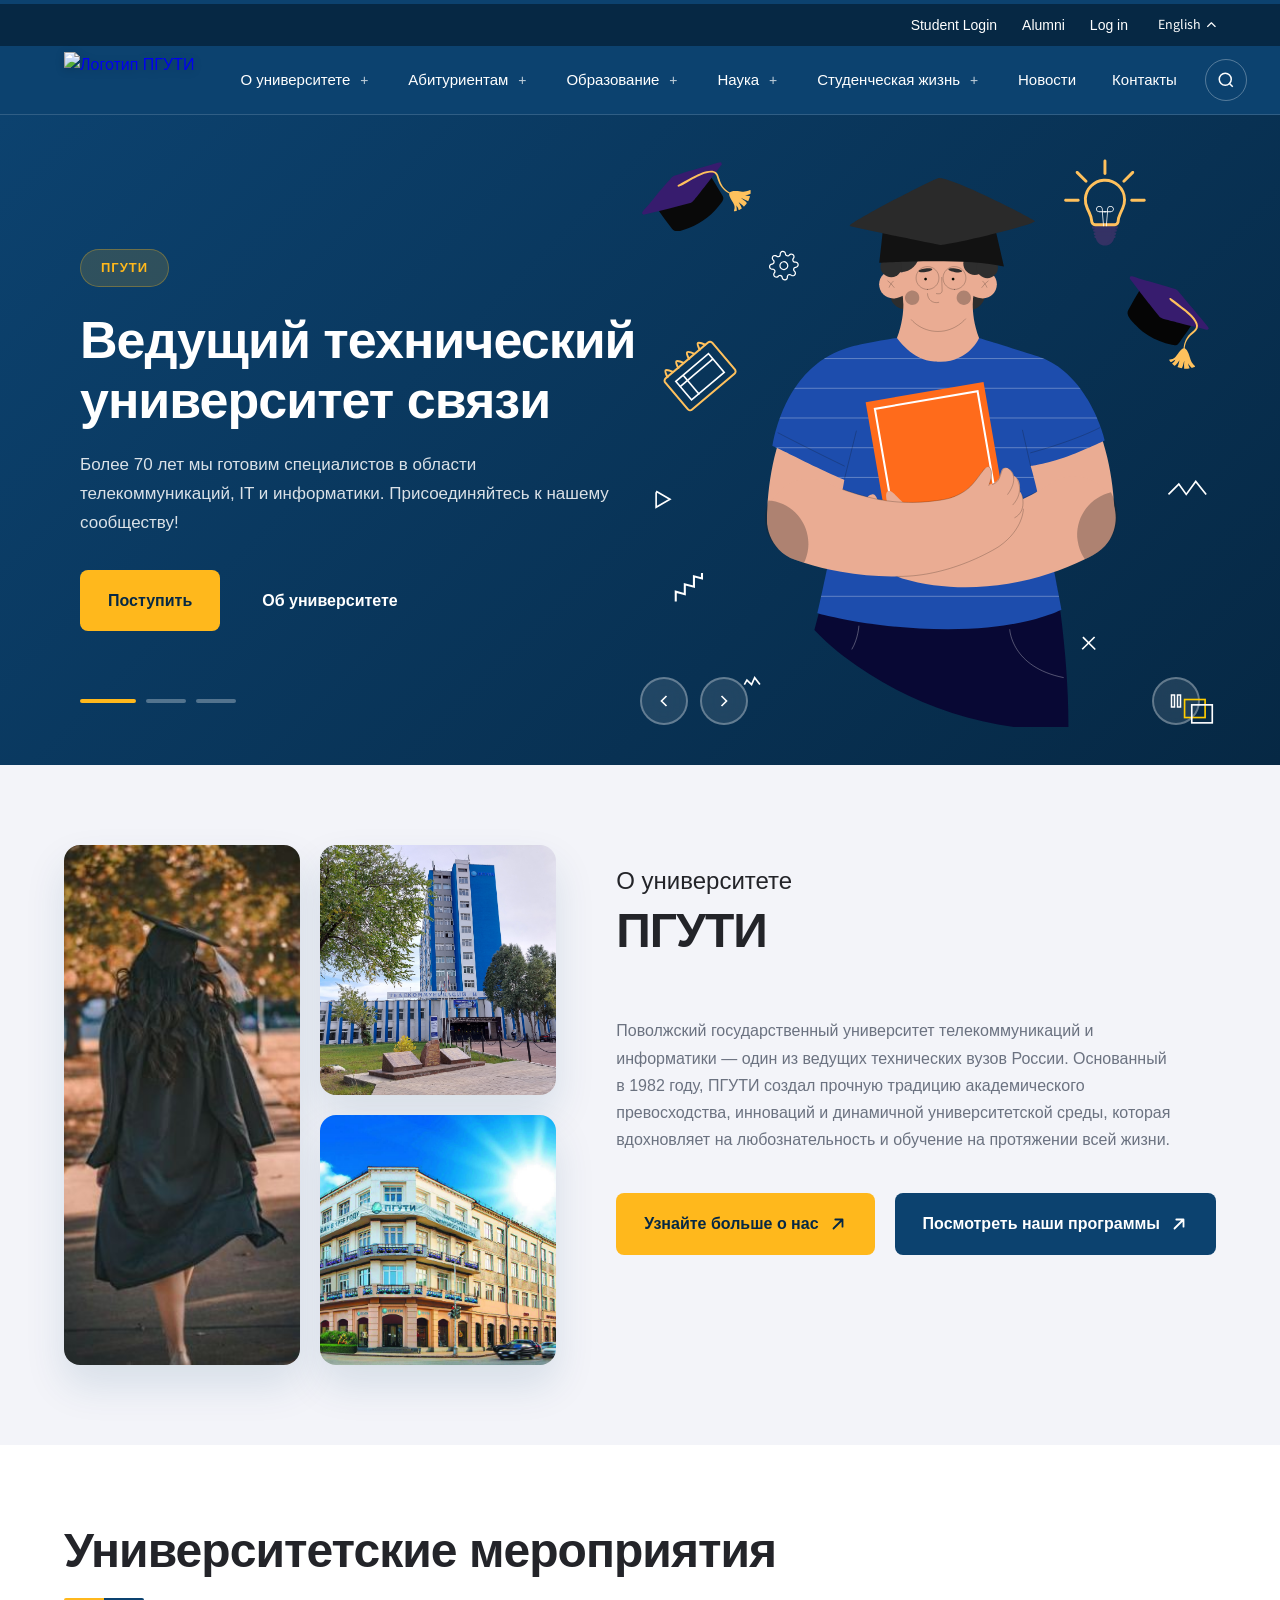
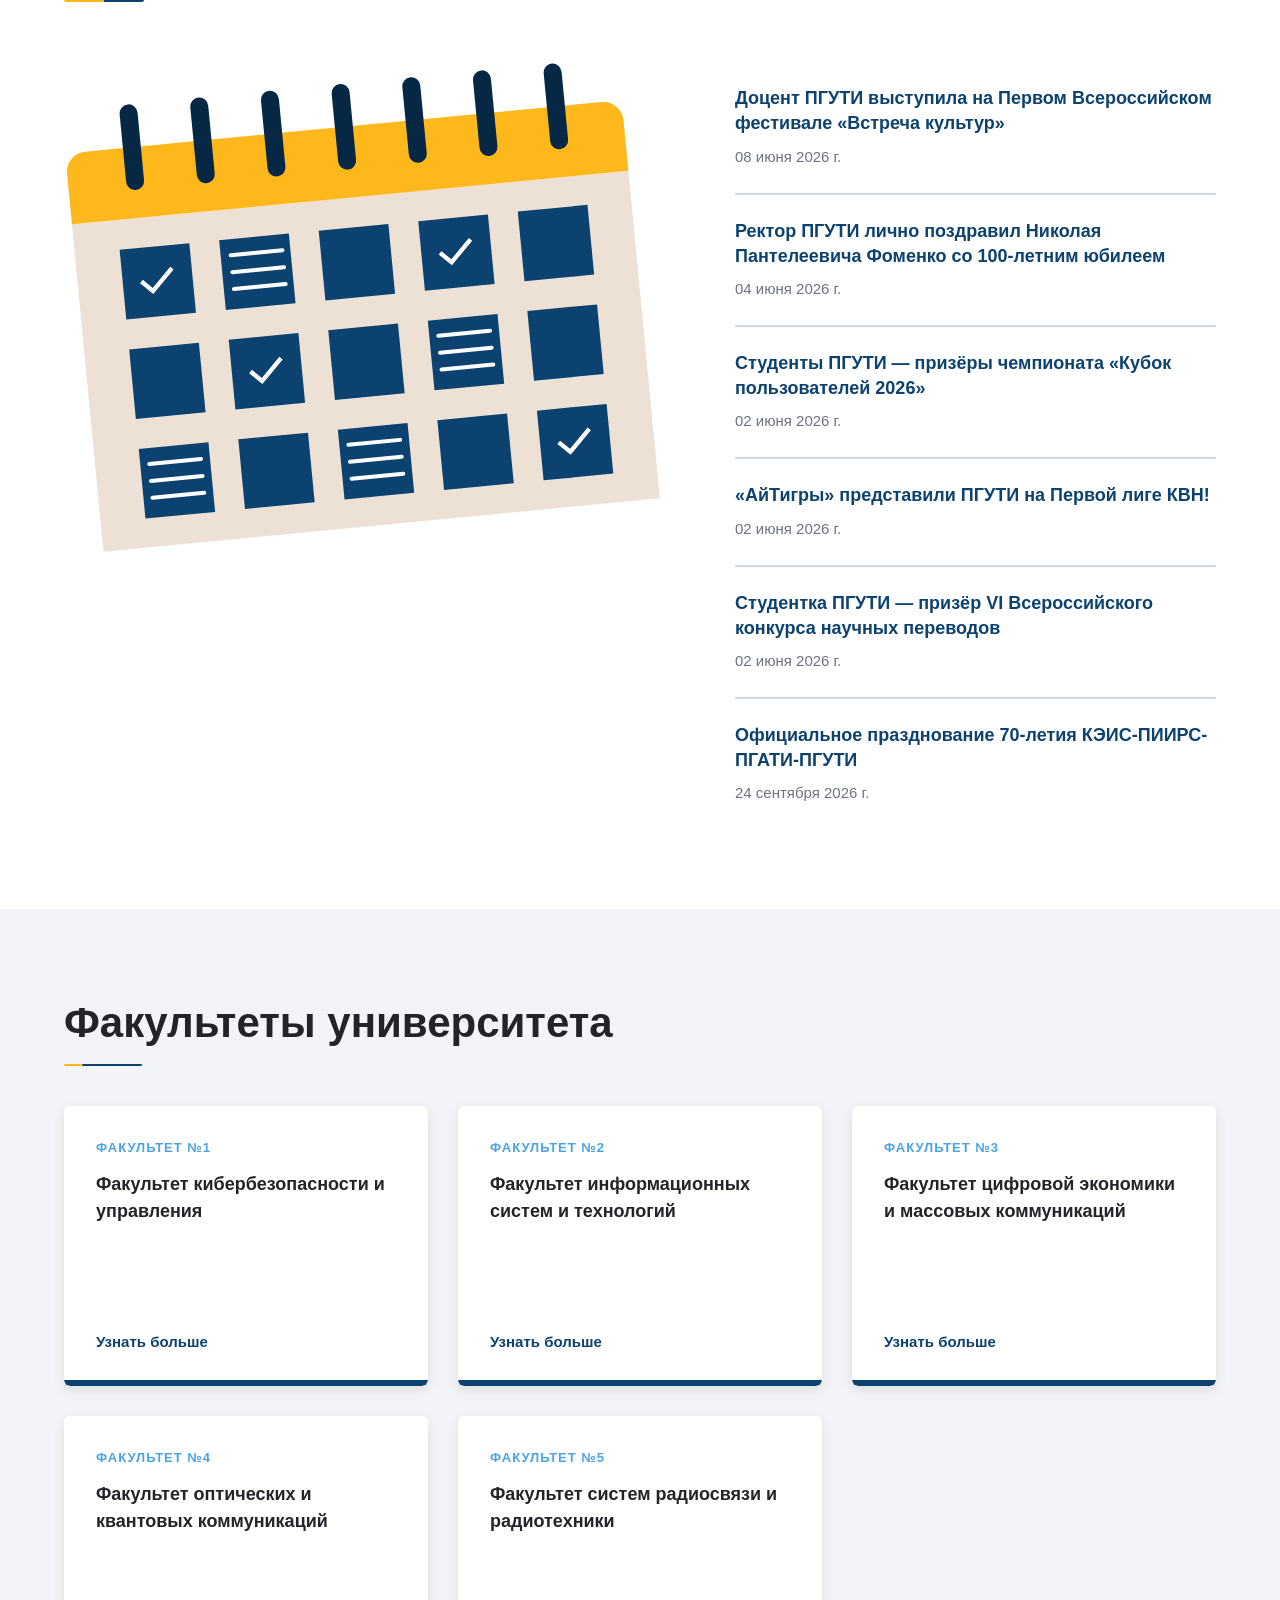
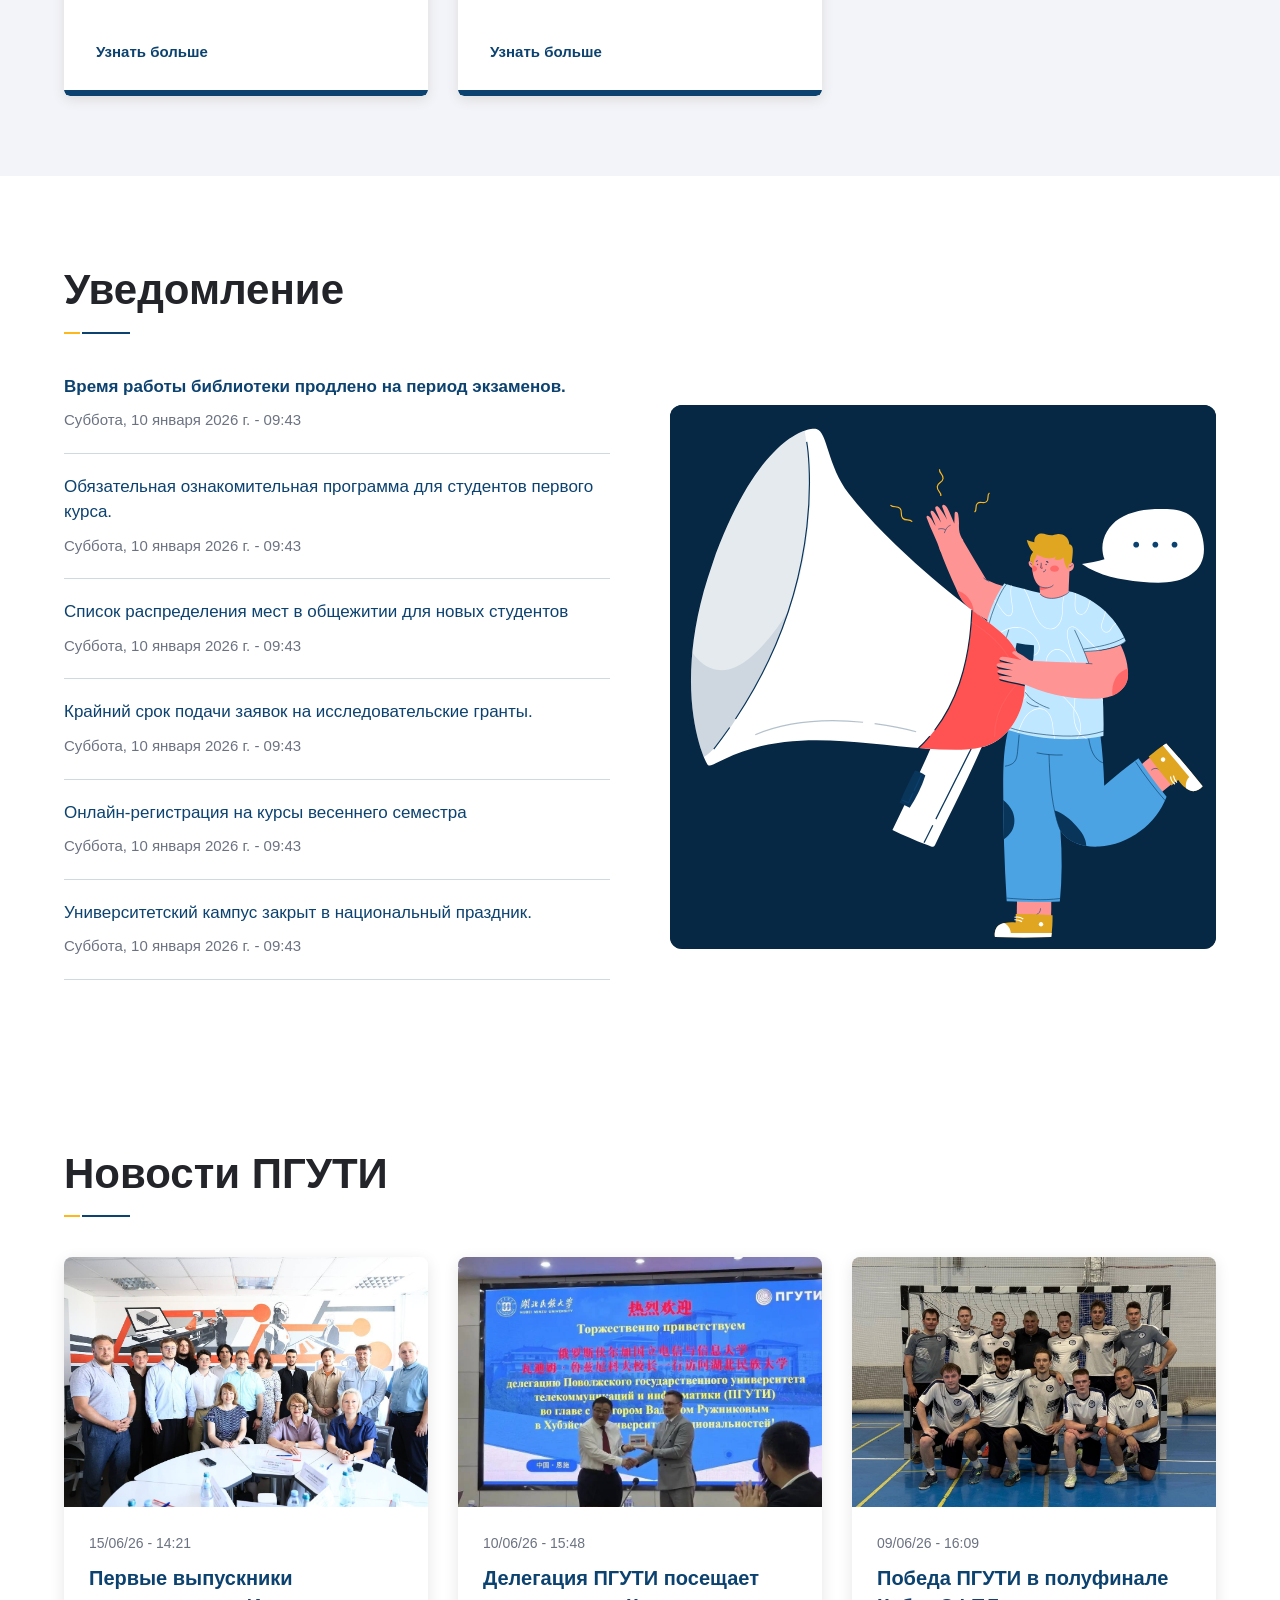
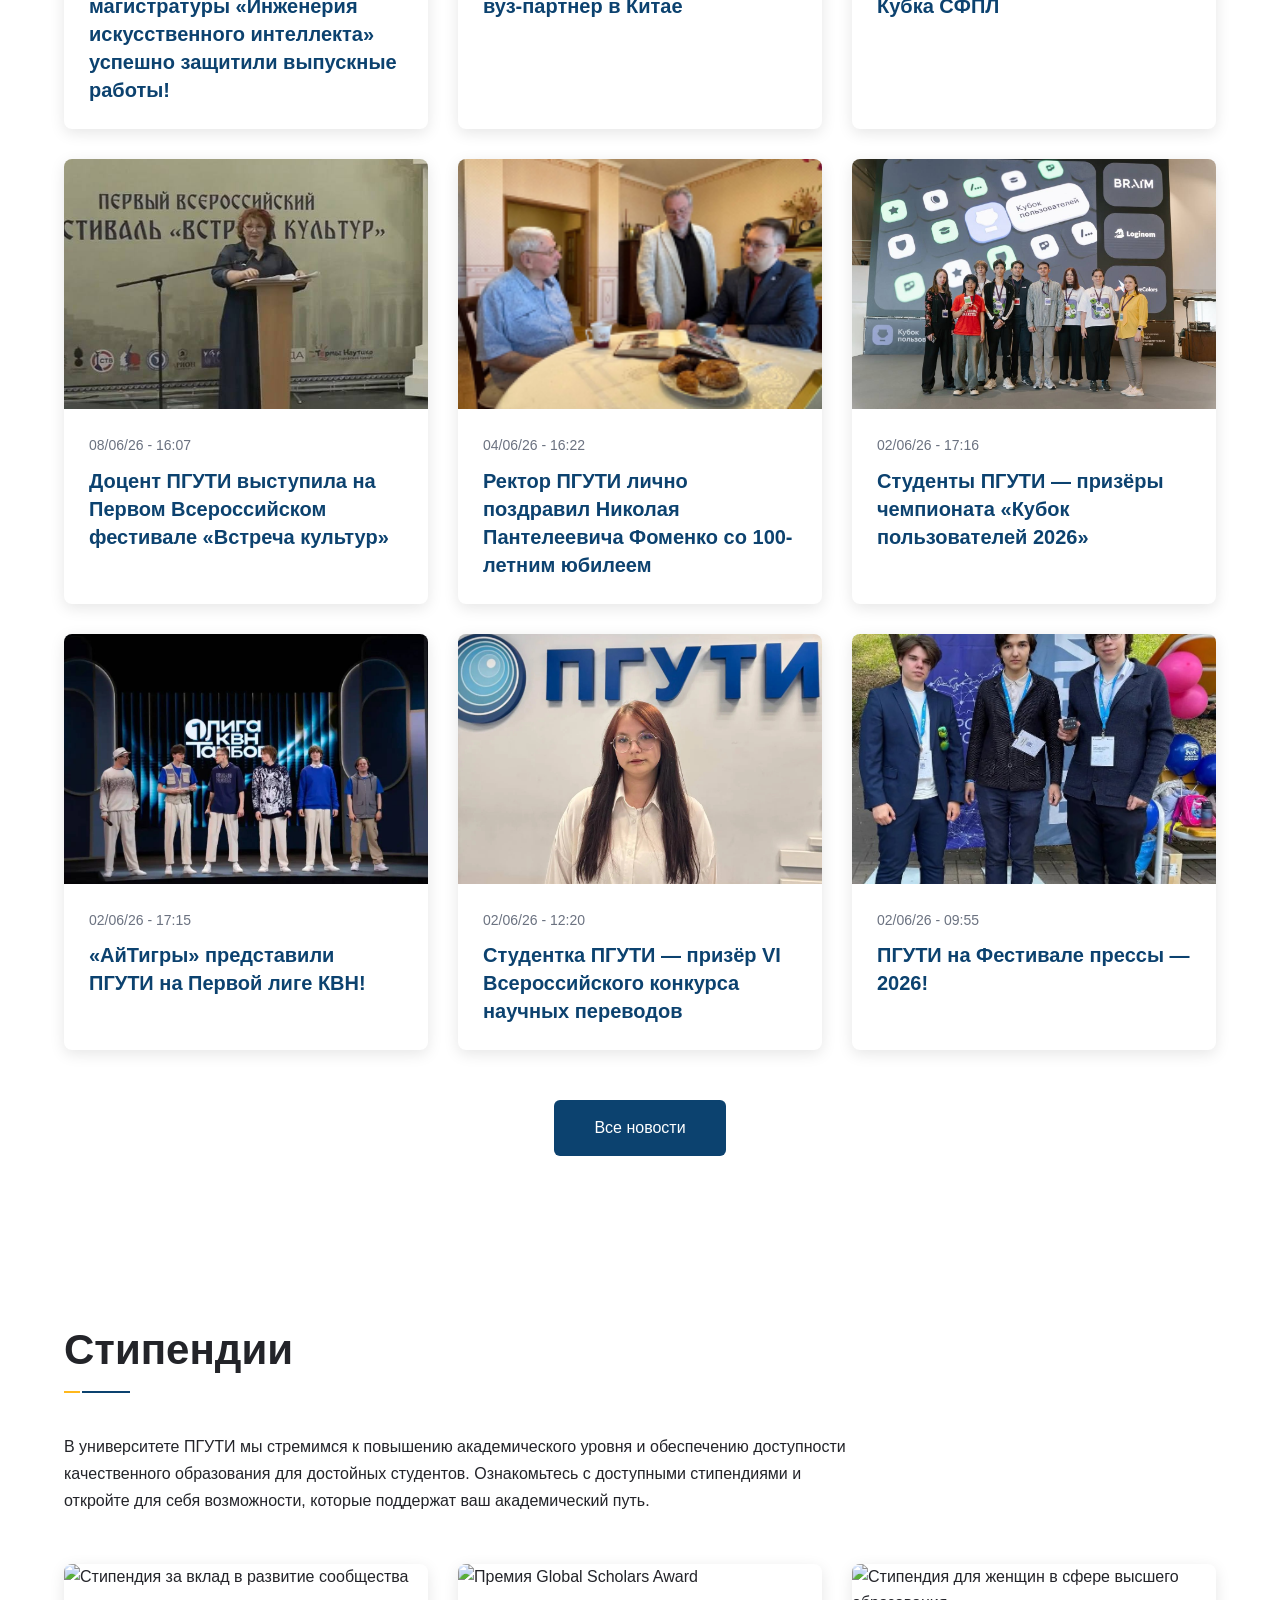
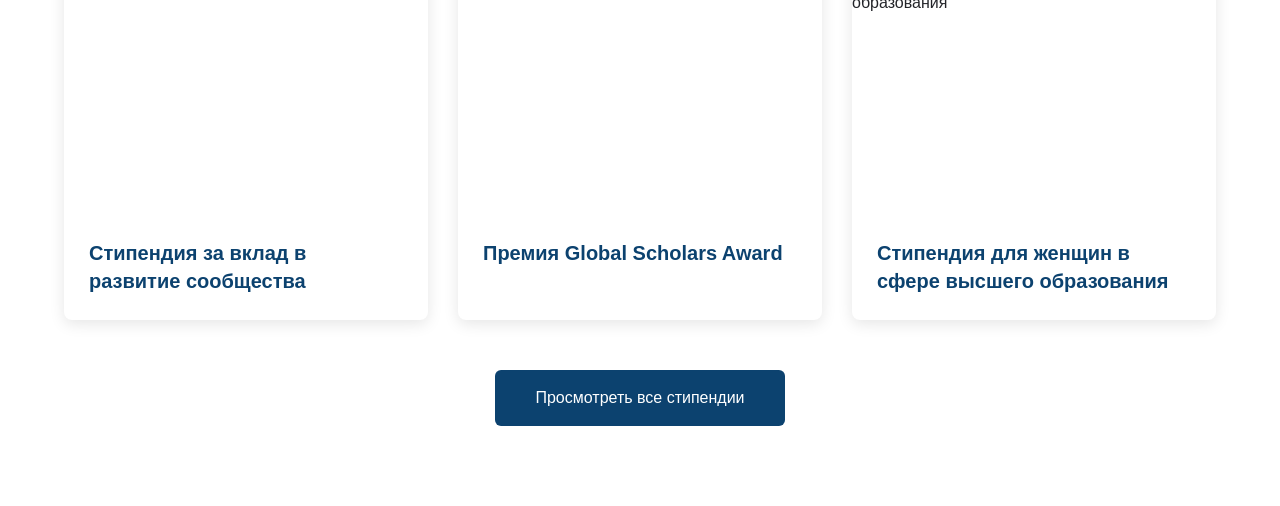
==== commit a9b2c1f2: "feat: 2 sections" ====
--- a/index.html
+++ b/index.html
@@ -4,6 +4,13 @@
 <head>
     <meta charset="UTF-8" />
     <meta name="viewport" content="width=device-width, initial-scale=1.0" />
+    <link rel="preconnect" href="https://fonts.googleapis.com">
+    <link rel="preconnect" href="https://fonts.gstatic.com" crossorigin>
+    <link href="https://fonts.googleapis.com/css2?family=Source+Sans+3:wght@300;400;600;700&display=swap"
+        rel="stylesheet">
+    <link rel="icon" href="./img/favicon.ico" sizes="any" />
+    <link rel="apple-touch-icon" href="apple-touch-icon.png" />
+    <link rel="stylesheet" href="https://cdnjs.cloudflare.com/ajax/libs/font-awesome/6.4.0/css/all.min.css">
     <title>ПГУТИ - вторая тема для друпал</title>
     <link rel="stylesheet" href="style.css" />
 </head>
@@ -542,6 +549,248 @@
                 </div>
             </div>
         </section>
+        <section class="notifications" id="notifications">
+            <div class="container">
+                <h2 class="block-title">Уведомление</h2>
+
+                <div class="notifications-wrapper">
+                    <div class="notifications-list">
+                        <div class="notification-item">
+                            <a href="#" class="notification-title notification-title--active">
+                                Время работы библиотеки продлено на период экзаменов.
+                            </a>
+                            <span class="notification-date">Суббота, 10 января 2026 г. - 09:43</span>
+                        </div>
+
+                        <div class="notification-item">
+                            <a href="#" class="notification-title">
+                                Обязательная ознакомительная программа для студентов первого курса.
+                            </a>
+                            <span class="notification-date">Суббота, 10 января 2026 г. - 09:43</span>
+                        </div>
+
+                        <div class="notification-item">
+                            <a href="#" class="notification-title">
+                                Список распределения мест в общежитии для новых студентов
+                            </a>
+                            <span class="notification-date">Суббота, 10 января 2026 г. - 09:43</span>
+                        </div>
+
+                        <div class="notification-item">
+                            <a href="#" class="notification-title">
+                                Крайний срок подачи заявок на исследовательские гранты.
+                            </a>
+                            <span class="notification-date">Суббота, 10 января 2026 г. - 09:43</span>
+                        </div>
+
+                        <div class="notification-item">
+                            <a href="#" class="notification-title">
+                                Онлайн-регистрация на курсы весеннего семестра
+                            </a>
+                            <span class="notification-date">Суббота, 10 января 2026 г. - 09:43</span>
+                        </div>
+
+                        <div class="notification-item">
+                            <a href="#" class="notification-title">
+                                Университетский кампус закрыт в национальный праздник.
+                            </a>
+                            <span class="notification-date">Суббота, 10 января 2026 г. - 09:43</span>
+                        </div>
+                    </div>
+
+                    <div class="notifications-image">
+                        <img src="./img/notice.svg" alt="Уведомления университета">
+                    </div>
+                </div>
+            </div>
+        </section>
+        <section class="blog-section">
+            <div class="container">
+                <h2 class="block-title">Новости ПГУТИ</h2>
+
+                <div class="blog-grid">
+                    <article class="blog-card">
+                        <div class="blog-card-image">
+                            <img src="./img/news-7.jpg"
+                                alt="Первые выпускники магистратуры Инженерия искусственного интеллекта">
+                        </div>
+                        <div class="blog-card-content">
+                            <div class="news-date">15/06/26 - 14:21</div>
+                            <h3>
+                                <a
+                                    href="https://www.psuti.ru/ru/news/pervye-vypuskniki-magistratury-inzheneriya-iskusstvennogo-intellekta-uspeshno-zashchitili">
+                                    Первые выпускники магистратуры «Инженерия искусственного интеллекта» успешно
+                                    защитили выпускные работы!
+                                </a>
+                            </h3>
+                        </div>
+                    </article>
+
+                    <article class="blog-card">
+                        <div class="blog-card-image">
+                            <img src="./img/news-8.jpg" alt="Делегация ПГУТИ посещает вуз-партнер в Китае">
+                        </div>
+                        <div class="blog-card-content">
+                            <div class="news-date">10/06/26 - 15:48</div>
+                            <h3>
+                                <a href="https://www.psuti.ru/ru/news/delegaciya-pguti-poseshchaet-vuz-partner-v-kitae">
+                                    Делегация ПГУТИ посещает вуз-партнер в Китае
+                                </a>
+                            </h3>
+                        </div>
+                    </article>
+
+                    <article class="blog-card">
+                        <div class="blog-card-image">
+                            <img src="./img/news-9.jpg" alt="Победа ПГУТИ в полуфинале Кубка СФПЛ">
+                        </div>
+                        <div class="blog-card-content">
+                            <div class="news-date">09/06/26 - 16:09</div>
+                            <h3>
+                                <a href="https://www.psuti.ru/ru/news/pobeda-pguti-v-polufinale-kubka-sfpl">
+                                    Победа ПГУТИ в полуфинале Кубка СФПЛ
+                                </a>
+                            </h3>
+                        </div>
+                    </article>
+                    <article class="blog-card">
+                        <div class="blog-card-image">
+                            <img src="./img/news-1.jpg" alt="Доцент ПГУТИ на фестивале">
+                        </div>
+                        <div class="blog-card-content">
+                            <div class="news-date">08/06/26 - 16:07</div>
+                            <h3>
+                                <a
+                                    href="https://www.psuti.ru/ru/news/docent-pguti-vystupila-na-pervom-vserossiyskom-festivale-vstrecha-kultur">
+                                    Доцент ПГУТИ выступила на Первом Всероссийском фестивале «Встреча культур»
+                                </a>
+                            </h3>
+                        </div>
+                    </article>
+
+                    <article class="blog-card">
+                        <div class="blog-card-image">
+                            <img src="./img/news-2.jpg" alt="Ректор ПГУТИ поздравил">
+                        </div>
+                        <div class="blog-card-content">
+                            <div class="news-date">04/06/26 - 16:22</div>
+                            <h3>
+                                <a
+                                    href="https://www.psuti.ru/ru/news/rektor-pguti-lichno-pozdravil-nikolaya-panteleevicha-fomenko-so-100-letnim-yubileem">
+                                    Ректор ПГУТИ лично поздравил Николая Пантелеевича Фоменко со 100-летним юбилеем
+                                </a>
+                            </h3>
+                        </div>
+                    </article>
+
+                    <article class="blog-card">
+                        <div class="blog-card-image">
+                            <img src="./img/news-3.jpg" alt="Студенты ПГУТИ — призёры чемпионата">
+                        </div>
+                        <div class="blog-card-content">
+                            <div class="news-date">02/06/26 - 17:16</div>
+                            <h3>
+                                <a
+                                    href="https://www.psuti.ru/ru/news/studenty-pguti-prizyory-chempionata-kubok-polzovateley-2026">
+                                    Студенты ПГУТИ — призёры чемпионата «Кубок пользователей 2026»
+                                </a>
+                            </h3>
+                        </div>
+                    </article>
+
+                    <article class="blog-card">
+                        <div class="blog-card-image">
+                            <img src="./img/news-4.jpg" alt="АйТигры на КВН">
+                        </div>
+                        <div class="blog-card-content">
+                            <div class="news-date">02/06/26 - 17:15</div>
+                            <h3>
+                                <a href="https://www.psuti.ru/ru/news/aytigry-predstavili-pguti-na-pervoy-lige-kvn">
+                                    «АйТигры» представили ПГУТИ на Первой лиге КВН!
+                                </a>
+                            </h3>
+                        </div>
+                    </article>
+
+                    <article class="blog-card">
+                        <div class="blog-card-image">
+                            <img src="./img/news-5.jpg" alt="Студентка ПГУТИ — призёр конкурса">
+                        </div>
+                        <div class="blog-card-content">
+                            <div class="news-date">02/06/26 - 12:20</div>
+                            <h3>
+                                <a
+                                    href="https://www.psuti.ru/ru/news/studentka-pguti-prizyor-vi-vserossiyskogo-konkursa-nauchnyh-perevodov">
+                                    Студентка ПГУТИ — призёр VI Всероссийского конкурса научных переводов
+                                </a>
+                            </h3>
+                        </div>
+                    </article>
+
+                    <article class="blog-card">
+                        <div class="blog-card-image">
+                            <img src="./img/news-6.jpg" alt="ПГУТИ на Фестивале прессы">
+                        </div>
+                        <div class="blog-card-content">
+                            <div class="news-date">02/06/26 - 09:55</div>
+                            <h3>
+                                <a href="https://www.psuti.ru/ru/news/pguti-na-festivale-pressy-2026">
+                                    ПГУТИ на Фестивале прессы — 2026!
+                                </a>
+                            </h3>
+                        </div>
+                    </article>
+                </div>
+
+                <div class="blog-button-wrapper">
+                    <a href="/news" class="btn-blog">Все новости</a>
+                </div>
+            </div>
+        </section>
+        <section class="scholarships-section">
+            <div class="container">
+                <h2 class="block-title">Стипендии</h2>
+
+                <div class="scholarships-intro">
+                    <p>В университете ПГУТИ мы стремимся к повышению академического уровня и обеспечению доступности
+                        качественного образования для достойных студентов. Ознакомьтесь с доступными стипендиями и
+                        откройте для себя возможности, которые поддержат ваш академический путь.</p>
+                </div>
+
+                <div class="scholarships-grid">
+                    <article class="scholarship-card">
+                        <div class="scholarship-card-image">
+                            <img src="./img/scholarship-1.jpg" alt="Стипендия за вклад в развитие сообщества">
+                        </div>
+                        <div class="scholarship-card-content">
+                            <h3>Стипендия за вклад в развитие сообщества</h3>
+                        </div>
+                    </article>
+
+                    <article class="scholarship-card">
+                        <div class="scholarship-card-image">
+                            <img src="./img/scholarship-2.jpg" alt="Премия Global Scholars Award">
+                        </div>
+                        <div class="scholarship-card-content">
+                            <h3>Премия Global Scholars Award</h3>
+                        </div>
+                    </article>
+
+                    <article class="scholarship-card">
+                        <div class="scholarship-card-image">
+                            <img src="./img/scholarship-3.jpg" alt="Стипендия для женщин в сфере высшего образования">
+                        </div>
+                        <div class="scholarship-card-content">
+                            <h3>Стипендия для женщин в сфере высшего образования</h3>
+                        </div>
+                    </article>
+                </div>
+
+                <div class="scholarships-button-wrapper">
+                    <a href="/scholarships" class="btn-scholarships">Просмотреть все стипендии</a>
+                </div>
+            </div>
+        </section>
     </main>
 
     <script src="index.js"></script>
--- a/style.css
+++ b/style.css
@@ -1606,7 +1606,6 @@
     }
 }
 
-/* Адаптивность для мобильных */
 @media (max-width: 480px) {
     .faculties h2 {
         font-size: 28px;
@@ -1628,4 +1627,510 @@
     .faculty-card .learn-more {
         font-size: 14px;
     }
+}
+/* Секция уведомлений */
+.notifications {
+    padding: 80px 20px;
+    background-color: var(--color-white);
+}
+
+.notifications .container {
+    max-width: 1200px;
+    margin: 0 auto;
+}
+
+/* Заголовок с декоративными полосками */
+.block-title {
+    font-size: 42px;
+    font-weight: 700;
+    color: var(--color-text);
+    margin-bottom: 50px;
+    position: relative;
+    display: inline-block;
+}
+
+.block-title::before,
+.block-title::after {
+    position: absolute;
+    content: "";
+    bottom: -10px;
+    height: 2px;
+}
+
+.block-title::before {
+    background-color: var(--color-accent);
+    width: 16px;
+    left: 0;
+}
+
+.block-title::after {
+    background-color: var(--color-primary);
+    left: 18px;
+    width: 3rem;
+}
+
+/* Обёртка двух колонок */
+.notifications-wrapper {
+    display: grid;
+    grid-template-columns: 1fr 1fr;
+    gap: 60px;
+    align-items: center;
+}
+
+/* Список уведомлений */
+.notifications-list {
+    display: flex;
+    flex-direction: column;
+}
+
+/* Отдельное уведомление */
+.notification-item {
+    padding: 20px 0;
+    border-bottom: 1px solid rgba(12, 66, 111, 0.2);
+}
+
+.notification-item:first-child {
+    padding-top: 0;
+}
+
+.notification-item:last-child {
+    border-bottom: 1px solid rgba(12, 66, 111, 0.2);
+}
+
+/* Заголовок уведомления */
+.notification-title {
+    display: block;
+    font-size: 17px;
+    font-weight: 500;
+    color: var(--color-primary);
+    text-decoration: none;
+    line-height: 1.5;
+    margin-bottom: 8px;
+    transition: color 0.3s ease;
+}
+
+.notification-title:hover {
+    color: var(--color-primary-hover);
+    text-decoration: underline;
+}
+
+/* Активное (первое) уведомление — жирный синий */
+.notification-title--active {
+    color: var(--color-primary);
+    font-weight: 700;
+}
+
+.notification-title--active:hover {
+    color: var(--color-primary-hover);
+}
+
+/* Дата уведомления */
+.notification-date {
+    font-size: 15px;
+    color: var(--color-text-light);
+    font-weight: 400;
+}
+
+/* Блок с иллюстрацией */
+.notifications-image {
+    position: relative;
+    border-radius: 12px;
+    overflow: hidden;
+    background-color: var(--color-primary-dark);
+    display: flex;
+    align-items: center;
+    justify-content: center;
+    min-height: 500px;
+}
+
+.notifications-image img {
+    width: 100%;
+    height: 100%;
+    object-fit: cover;
+    display: block;
+}
+
+/* Адаптивность для планшетов */
+@media (max-width: 992px) {
+    .notifications {
+        padding: 60px 20px;
+    }
+
+    .block-title {
+        font-size: 36px;
+    }
+
+    .notifications-wrapper {
+        grid-template-columns: 1fr;
+        gap: 40px;
+    }
+
+    .notifications-image {
+        min-height: 350px;
+        order: -1;
+    }
+}
+
+/* Адаптивность для мобильных */
+@media (max-width: 576px) {
+    .notifications {
+        padding: 40px 15px;
+    }
+
+    .block-title {
+        font-size: 28px;
+        margin-bottom: 35px;
+    }
+
+    .notifications-wrapper {
+        gap: 30px;
+    }
+
+    .notification-item {
+        padding: 16px 0;
+    }
+
+    .notification-title {
+        font-size: 15px;
+    }
+
+    .notification-date {
+        font-size: 13px;
+    }
+
+    .notifications-image {
+        min-height: 250px;
+    }
+}
+/* Секция блога */
+.blog-section {
+    padding: 80px 20px;
+    background-color: var(--color-white);
+    font-family: var(--font-family);
+}
+
+.container {
+    max-width: 1200px;
+    margin: 0 auto;
+}
+
+/* Заголовок секции с декоративными полосками */
+.block-title {
+    font-size: 42px;
+    font-weight: 700;
+    color: var(--color-text);
+    margin-bottom: 50px;
+    position: relative;
+    display: inline-block;
+}
+
+.block-title::before,
+.block-title::after {
+    position: absolute;
+    content: "";
+    bottom: -10px;
+    left: 0;
+    height: 2px;
+}
+
+.block-title::before {
+    background-color: var(--color-accent);
+    width: 16px;
+}
+
+.block-title::after {
+    background-color: var(--color-primary);
+    left: 18px;
+    width: 3rem;
+}
+
+/* Сетка блога */
+.blog-grid {
+    display: grid;
+    grid-template-columns: repeat(auto-fit, minmax(350px, 1fr));
+    gap: 30px;
+    margin-bottom: 50px;
+}
+
+/* Карточка блога */
+.blog-card {
+    background: var(--color-white);
+    border-radius: 8px;
+    overflow: hidden;
+    box-shadow: 0 4px 15px rgba(0, 0, 0, 0.1);
+    transition: transform var(--transition-speed) ease, 
+                box-shadow var(--transition-speed) ease;
+}
+
+.blog-card:hover {
+    transform: translateY(-5px);
+    box-shadow: 0 8px 25px rgba(12, 66, 111, 0.2);
+}
+
+.blog-card-image {
+    width: 100%;
+    height: 250px;
+    overflow: hidden;
+}
+
+.blog-card-image img {
+    width: 100%;
+    height: 100%;
+    object-fit: cover;
+    transition: transform var(--transition-speed) ease;
+}
+
+.blog-card:hover .blog-card-image img {
+    transform: scale(1.05);
+}
+
+.blog-card-content {
+    padding: 25px;
+}
+
+.blog-card-content h3 {
+    font-size: 20px;
+    font-weight: 600;
+    color: var(--color-primary);
+    line-height: 1.4;
+    margin: 0;
+    transition: color var(--transition-speed) ease;
+}
+
+.blog-card:hover .blog-card-content h3 {
+    color: var(--color-primary-hover);
+}
+
+/* Кнопка */
+.blog-button-wrapper {
+    text-align: center;
+}
+
+.btn-blog {
+    display: inline-block;
+    padding: 15px 40px;
+    background-color: var(--color-primary);
+    color: var(--color-white);
+    text-decoration: none;
+    border-radius: 6px;
+    font-size: 16px;
+    font-weight: 500;
+    font-family: var(--font-family);
+    transition: background-color var(--transition-speed) ease, 
+                transform 0.2s ease;
+}
+
+.btn-blog:hover {
+    background-color: var(--color-primary-hover);
+    transform: translateY(-2px);
+}
+
+/* Адаптивность */
+@media (max-width: 768px) {
+    .blog-section {
+        padding: 60px 20px;
+    }
+
+    .block-title {
+        font-size: 32px;
+        margin-bottom: 40px;
+    }
+
+    .blog-grid {
+        grid-template-columns: 1fr;
+        gap: 25px;
+    }
+
+    .blog-card-image {
+        height: 200px;
+    }
+
+    .blog-card-content h3 {
+        font-size: 18px;
+    }
+}
+
+@media (max-width: 480px) {
+    .block-title {
+        font-size: 28px;
+    }
+
+    .blog-card-content {
+        padding: 20px;
+    }
+
+    .blog-card-content h3 {
+        font-size: 16px;
+    }
+
+    .btn-blog {
+        padding: 12px 30px;
+        font-size: 15px;
+    }
+}
+/* Дата новости */
+.news-date {
+    font-size: 14px;
+    color: var(--color-text-light);
+    font-weight: 500;
+    margin-bottom: 10px;
+}
+
+.blog-card-content h3 a {
+    color: var(--color-primary);
+    text-decoration: none;
+    font-size: 20px;
+    font-weight: 600;
+    line-height: 1.4;
+    transition: color var(--transition-speed) ease;
+}
+
+.blog-card:hover .blog-card-content h3 a {
+    color: var(--color-primary-hover);
+}
+/* Секция стипендий */
+.scholarships-section {
+    padding: 80px 20px;
+    background-color: var(--color-white);
+    font-family: var(--font-family);
+}
+
+.scholarships-intro {
+    max-width: 800px;
+    margin-bottom: 50px;
+}
+
+.scholarships-intro p {
+    font-size: 16px;
+    line-height: 1.7;
+    color: var(--color-text);
+    margin: 0;
+}
+
+/* Сетка стипендий */
+.scholarships-grid {
+    display: grid;
+    grid-template-columns: repeat(auto-fit, minmax(350px, 1fr));
+    gap: 30px;
+    margin-bottom: 50px;
+}
+
+/* Карточка стипендии */
+.scholarship-card {
+    background: var(--color-white);
+    border-radius: 8px;
+    overflow: hidden;
+    box-shadow: 0 4px 15px rgba(0, 0, 0, 0.1);
+    transition: transform var(--transition-speed) ease, 
+                box-shadow var(--transition-speed) ease;
+}
+
+.scholarship-card:hover {
+    transform: translateY(-5px);
+    box-shadow: 0 8px 25px rgba(12, 66, 111, 0.2);
+}
+
+.scholarship-card-image {
+    width: 100%;
+    height: 250px;
+    overflow: hidden;
+}
+
+.scholarship-card-image img {
+    width: 100%;
+    height: 100%;
+    object-fit: cover;
+    transition: transform var(--transition-speed) ease;
+}
+
+.scholarship-card:hover .scholarship-card-image img {
+    transform: scale(1.05);
+}
+
+.scholarship-card-content {
+    padding: 25px;
+}
+
+.scholarship-card-content h3 {
+    font-size: 20px;
+    font-weight: 600;
+    color: var(--color-primary);
+    line-height: 1.4;
+    margin: 0;
+    transition: color var(--transition-speed) ease;
+}
+
+.scholarship-card:hover .scholarship-card-content h3 {
+    color: var(--color-primary-hover);
+}
+
+/* Кнопка */
+.scholarships-button-wrapper {
+    text-align: center;
+}
+
+.btn-scholarships {
+    display: inline-block;
+    padding: 15px 40px;
+    background-color: var(--color-primary);
+    color: var(--color-white);
+    text-decoration: none;
+    border-radius: 6px;
+    font-size: 16px;
+    font-weight: 500;
+    font-family: var(--font-family);
+    transition: background-color var(--transition-speed) ease, 
+                transform 0.2s ease;
+}
+
+.btn-scholarships:hover {
+    background-color: var(--color-primary-hover);
+    transform: translateY(-2px);
+}
+
+/* Адаптивность */
+@media (max-width: 768px) {
+    .scholarships-section {
+        padding: 60px 20px;
+    }
+
+    .scholarships-intro {
+        margin-bottom: 40px;
+    }
+
+    .scholarships-intro p {
+        font-size: 15px;
+    }
+
+    .scholarships-grid {
+        grid-template-columns: 1fr;
+        gap: 25px;
+    }
+
+    .scholarship-card-image {
+        height: 200px;
+    }
+
+    .scholarship-card-content h3 {
+        font-size: 18px;
+    }
+}
+
+@media (max-width: 480px) {
+    .scholarships-intro p {
+        font-size: 14px;
+    }
+
+    .scholarship-card-content {
+        padding: 20px;
+    }
+
+    .scholarship-card-content h3 {
+        font-size: 16px;
+    }
+
+    .btn-scholarships {
+        padding: 12px 30px;
+        font-size: 15px;
+    }
 }
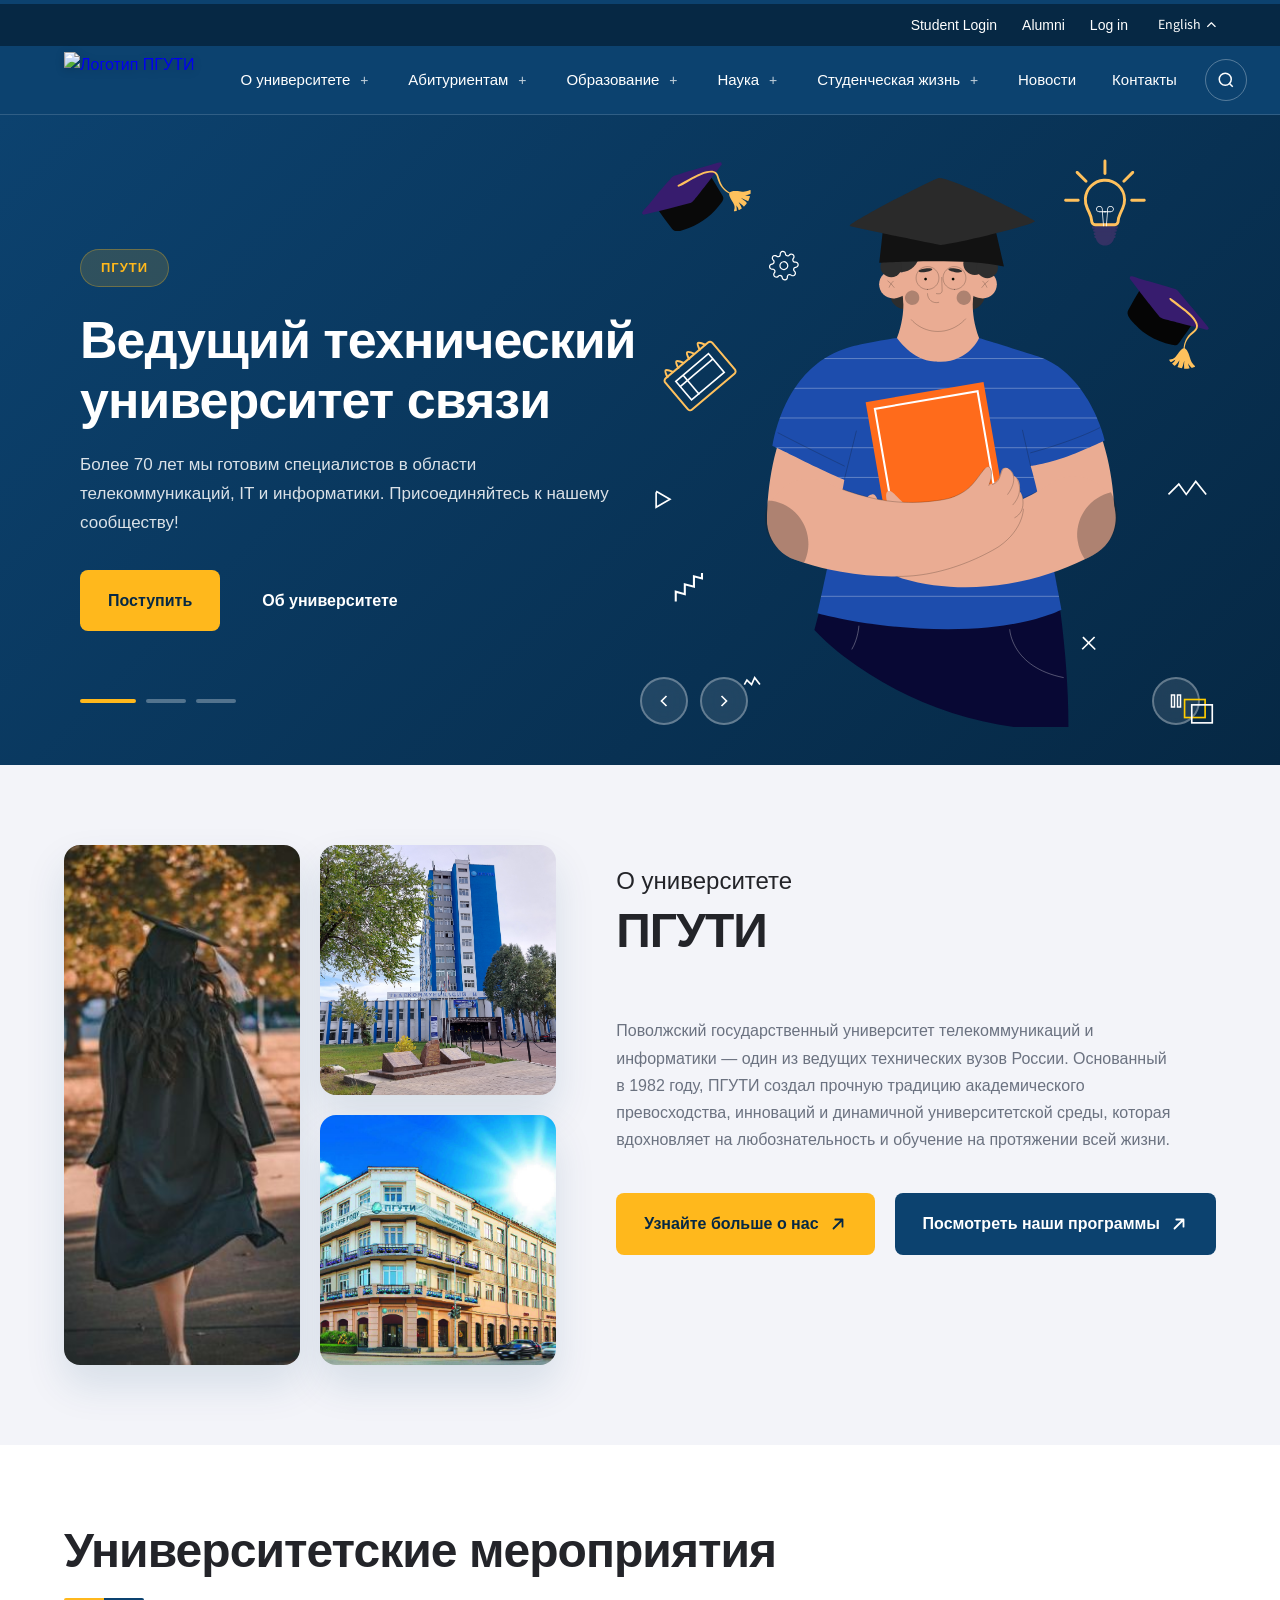
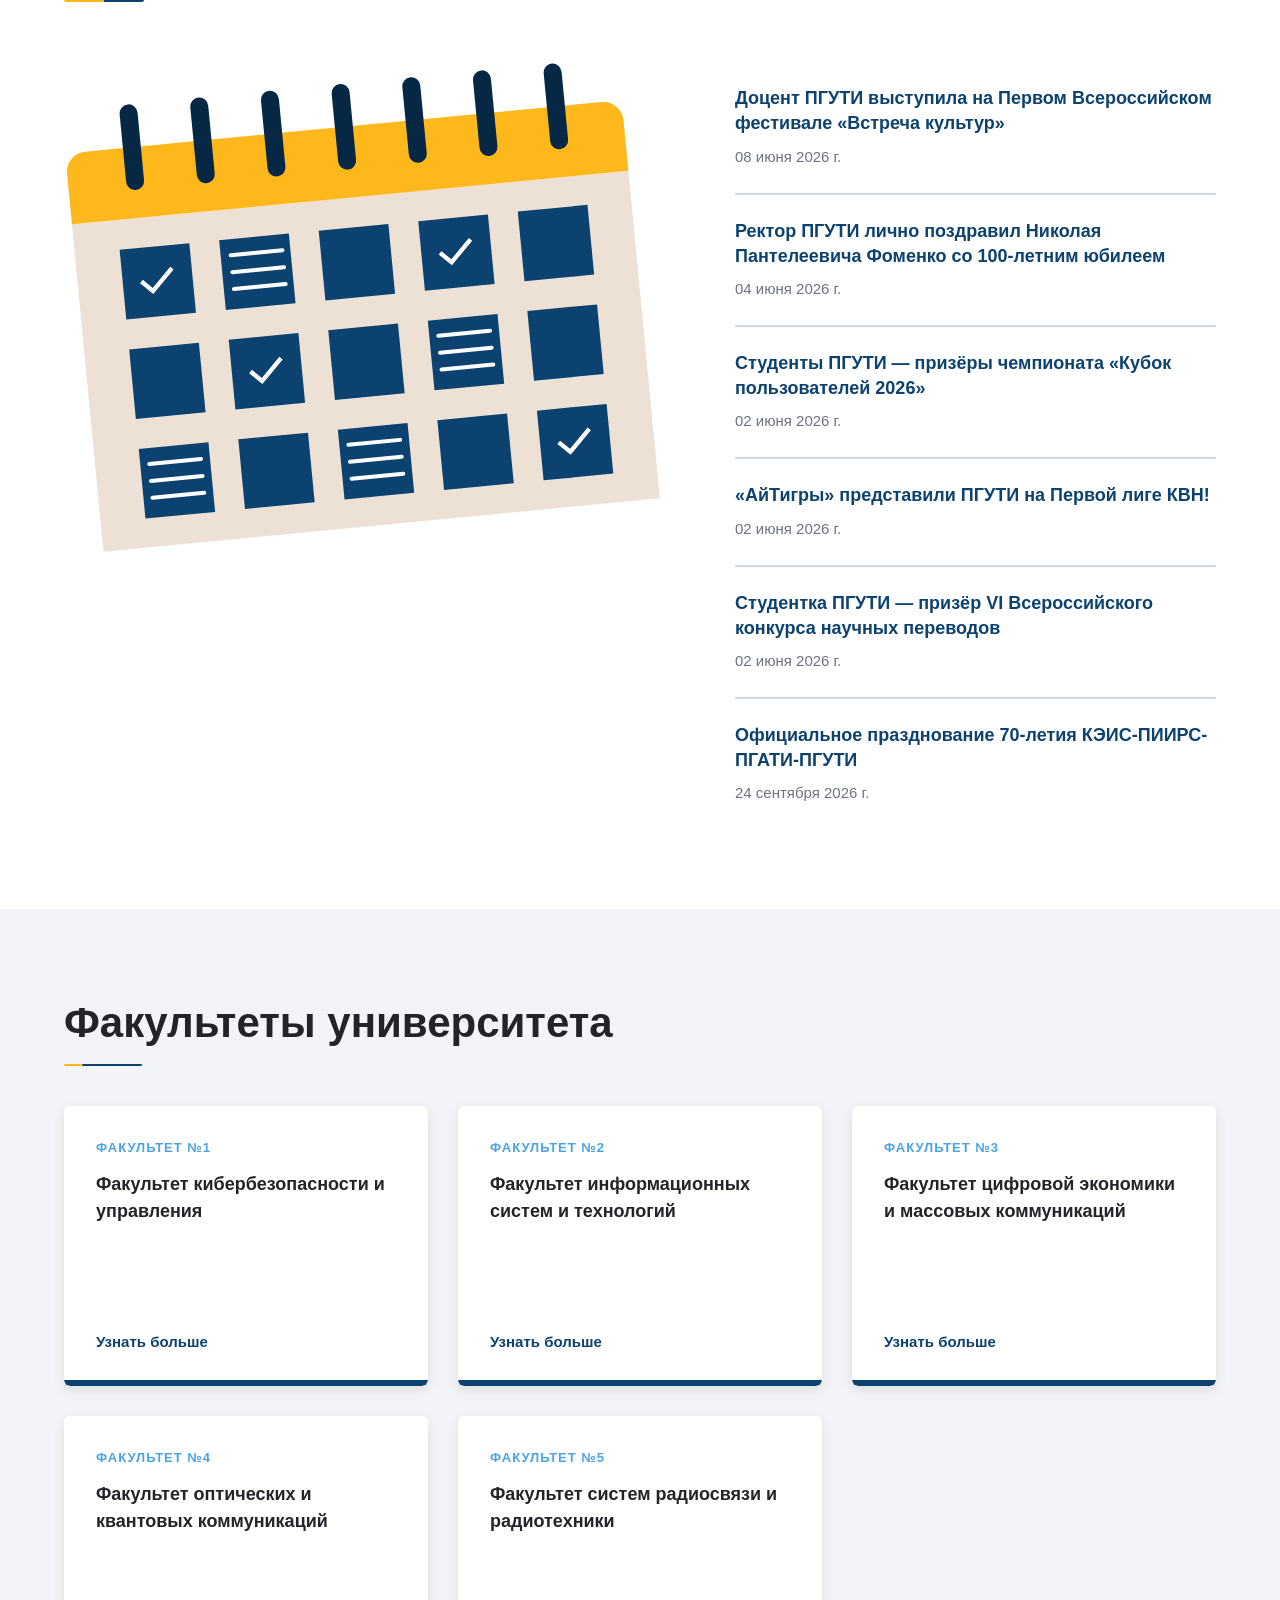
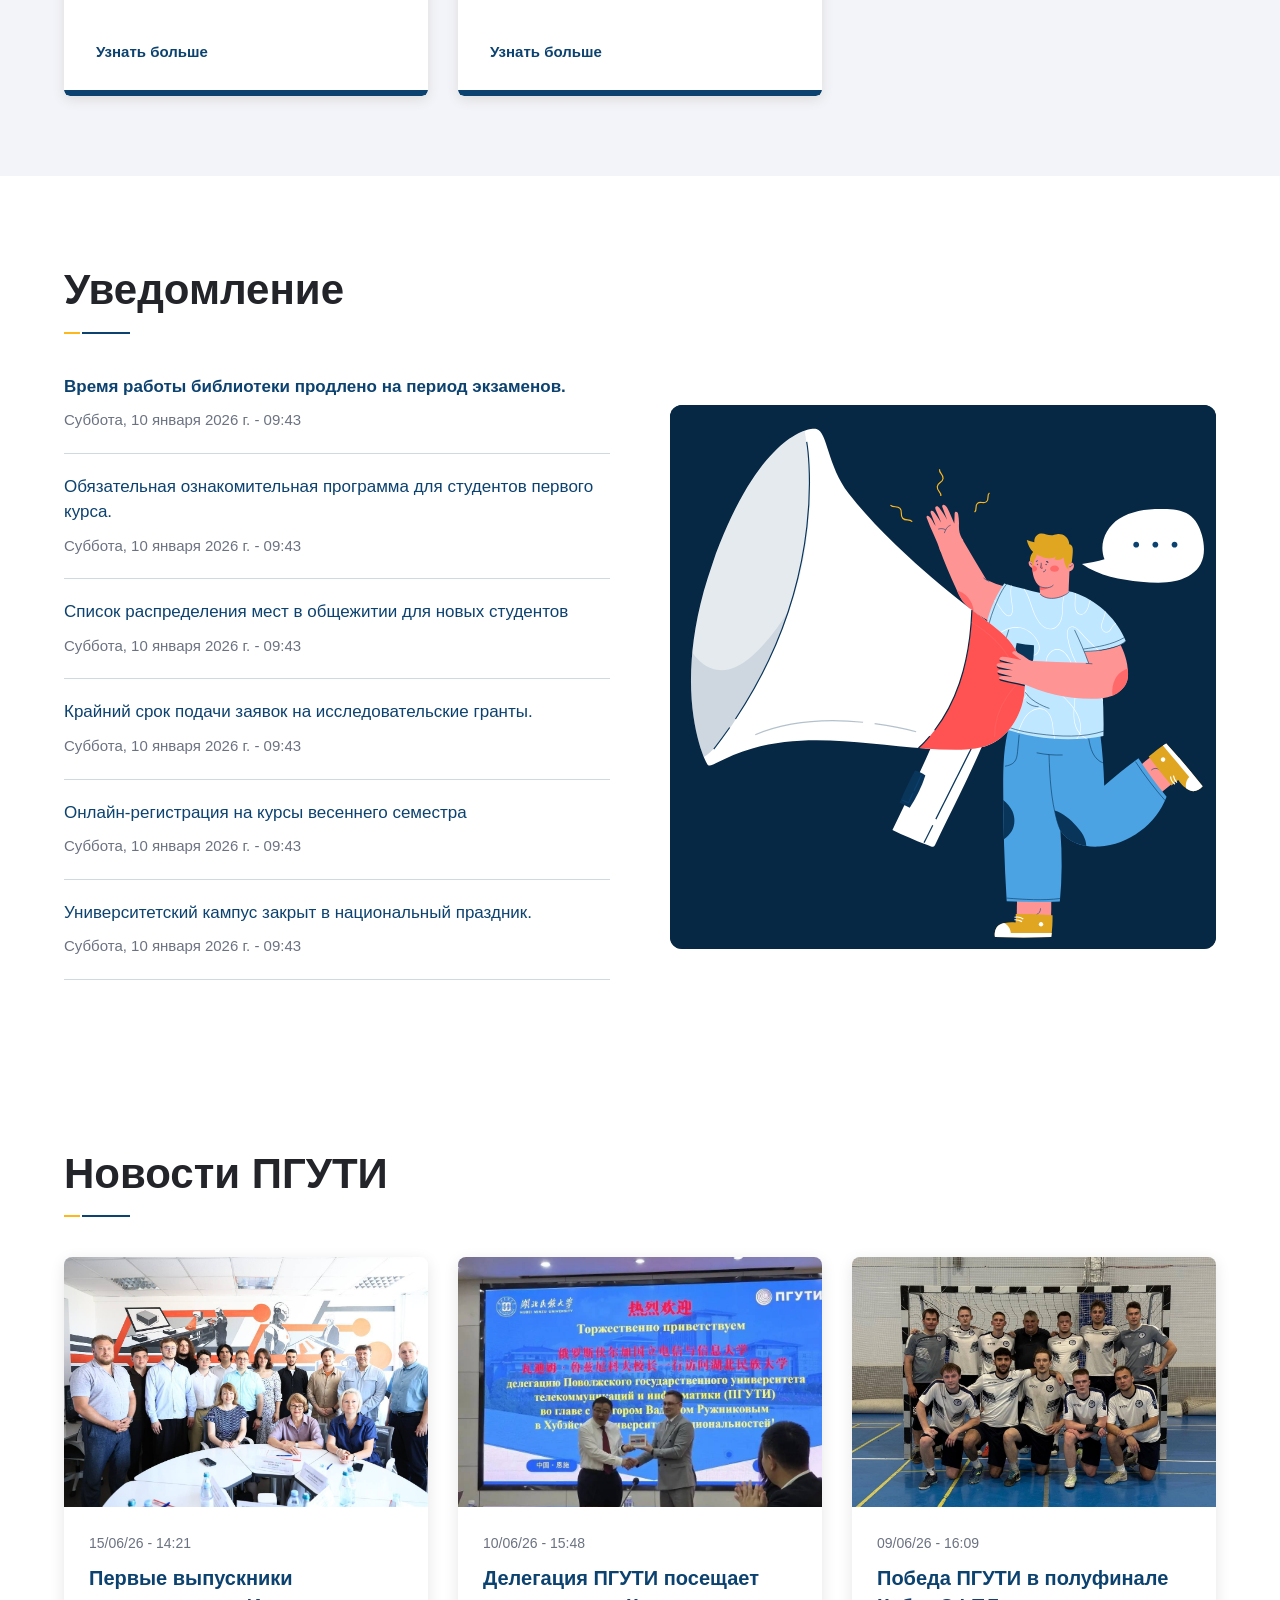
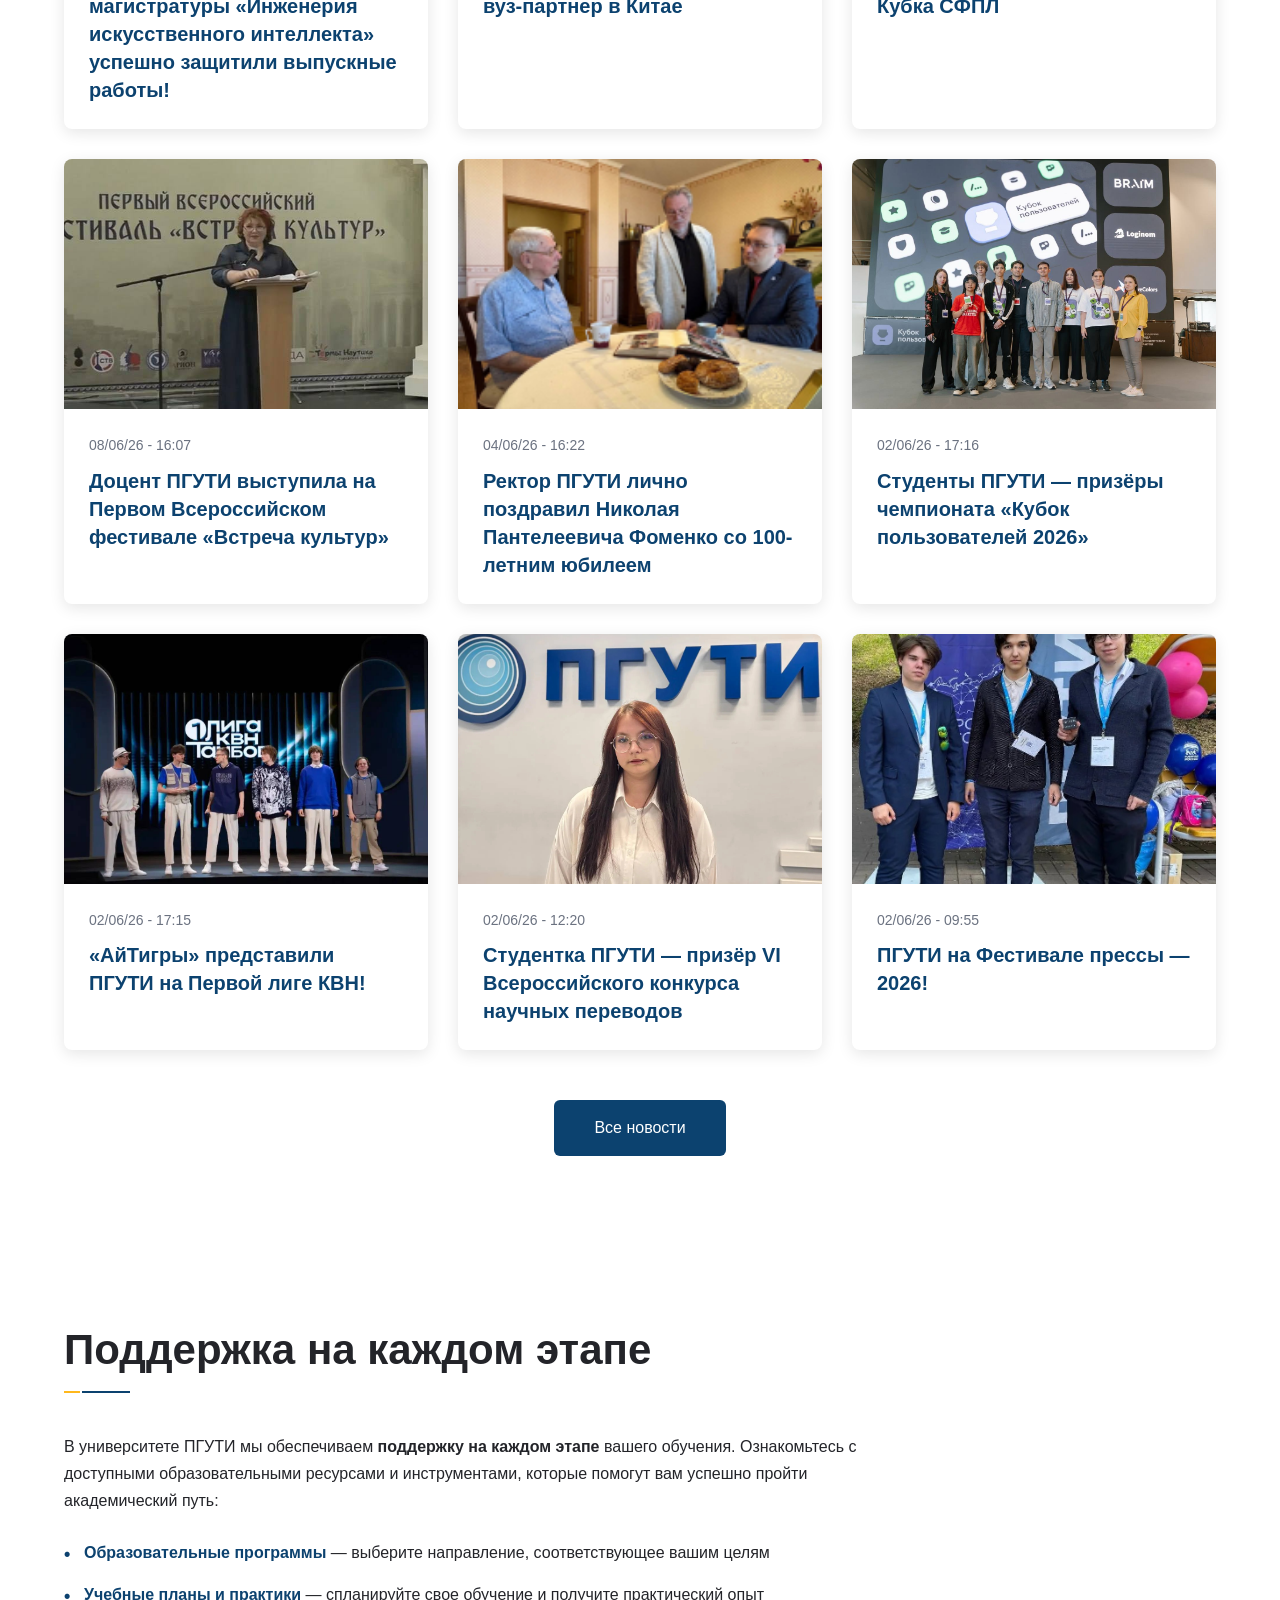
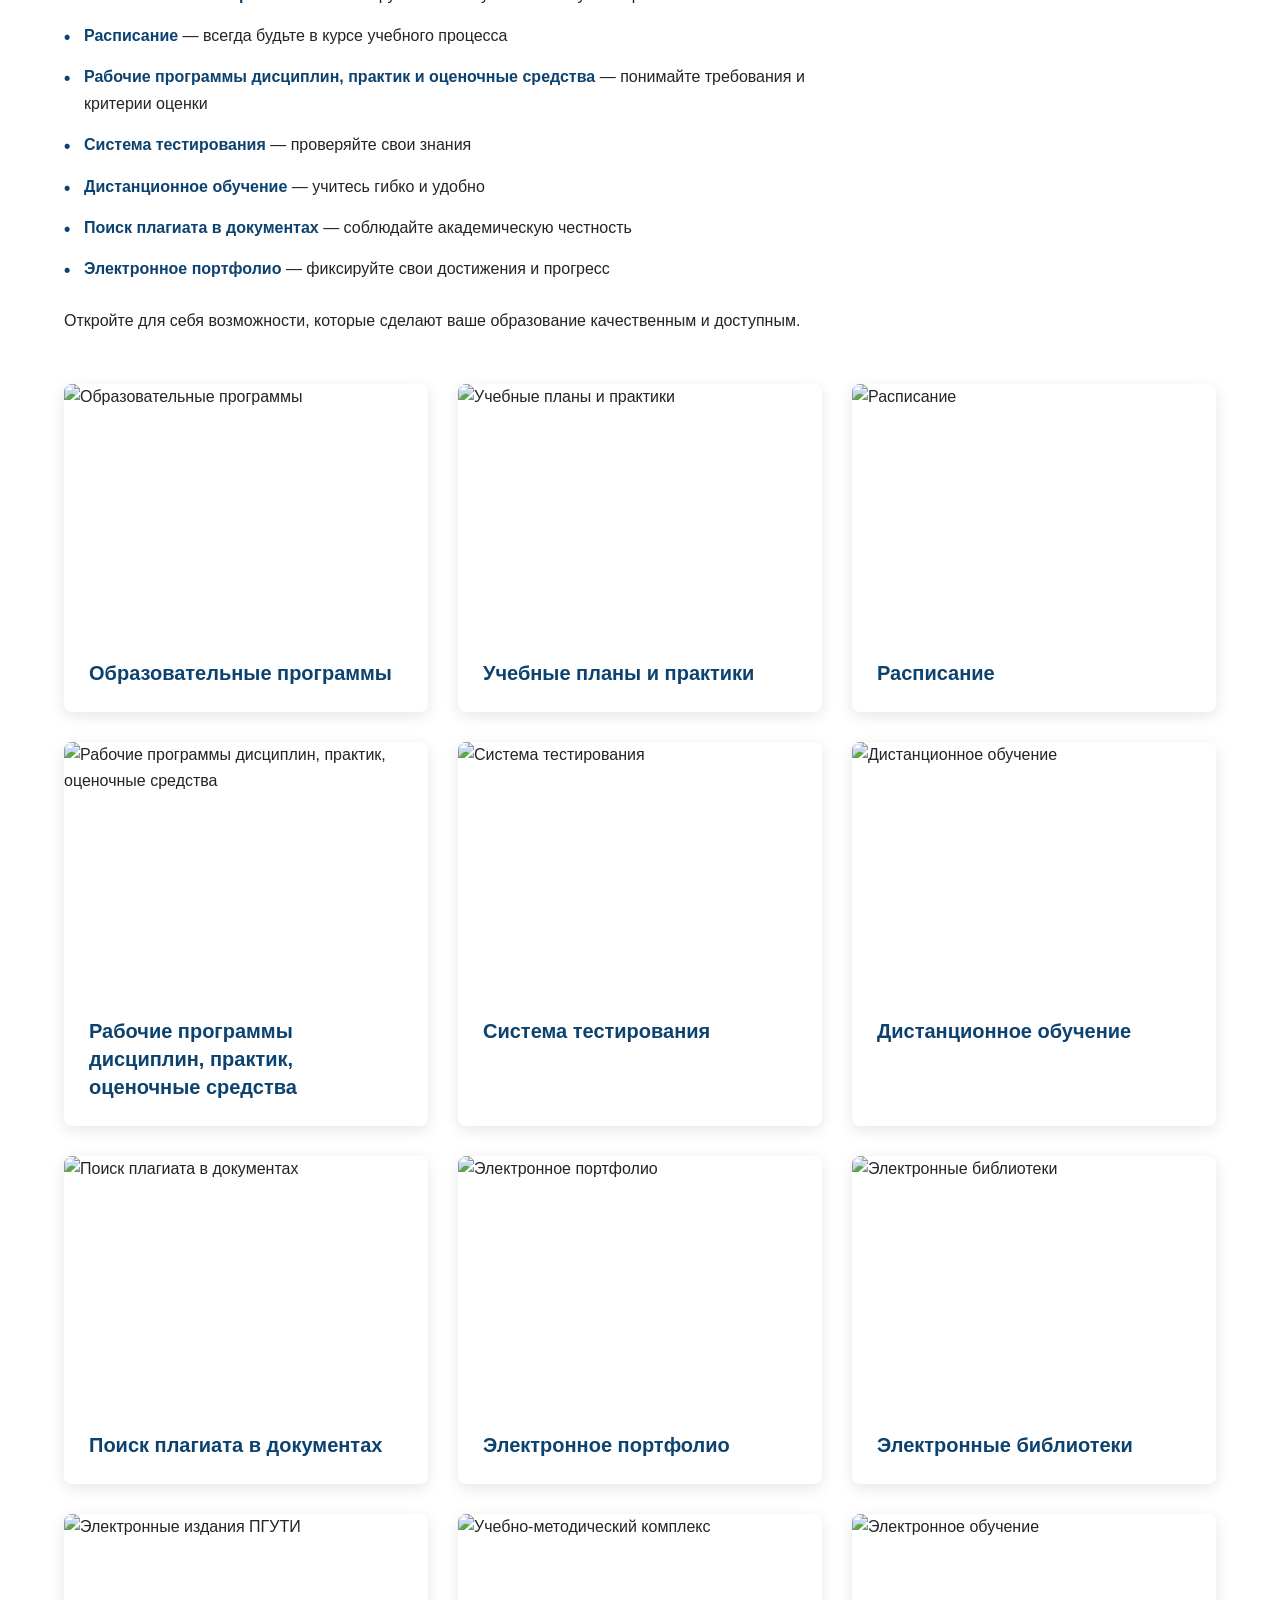
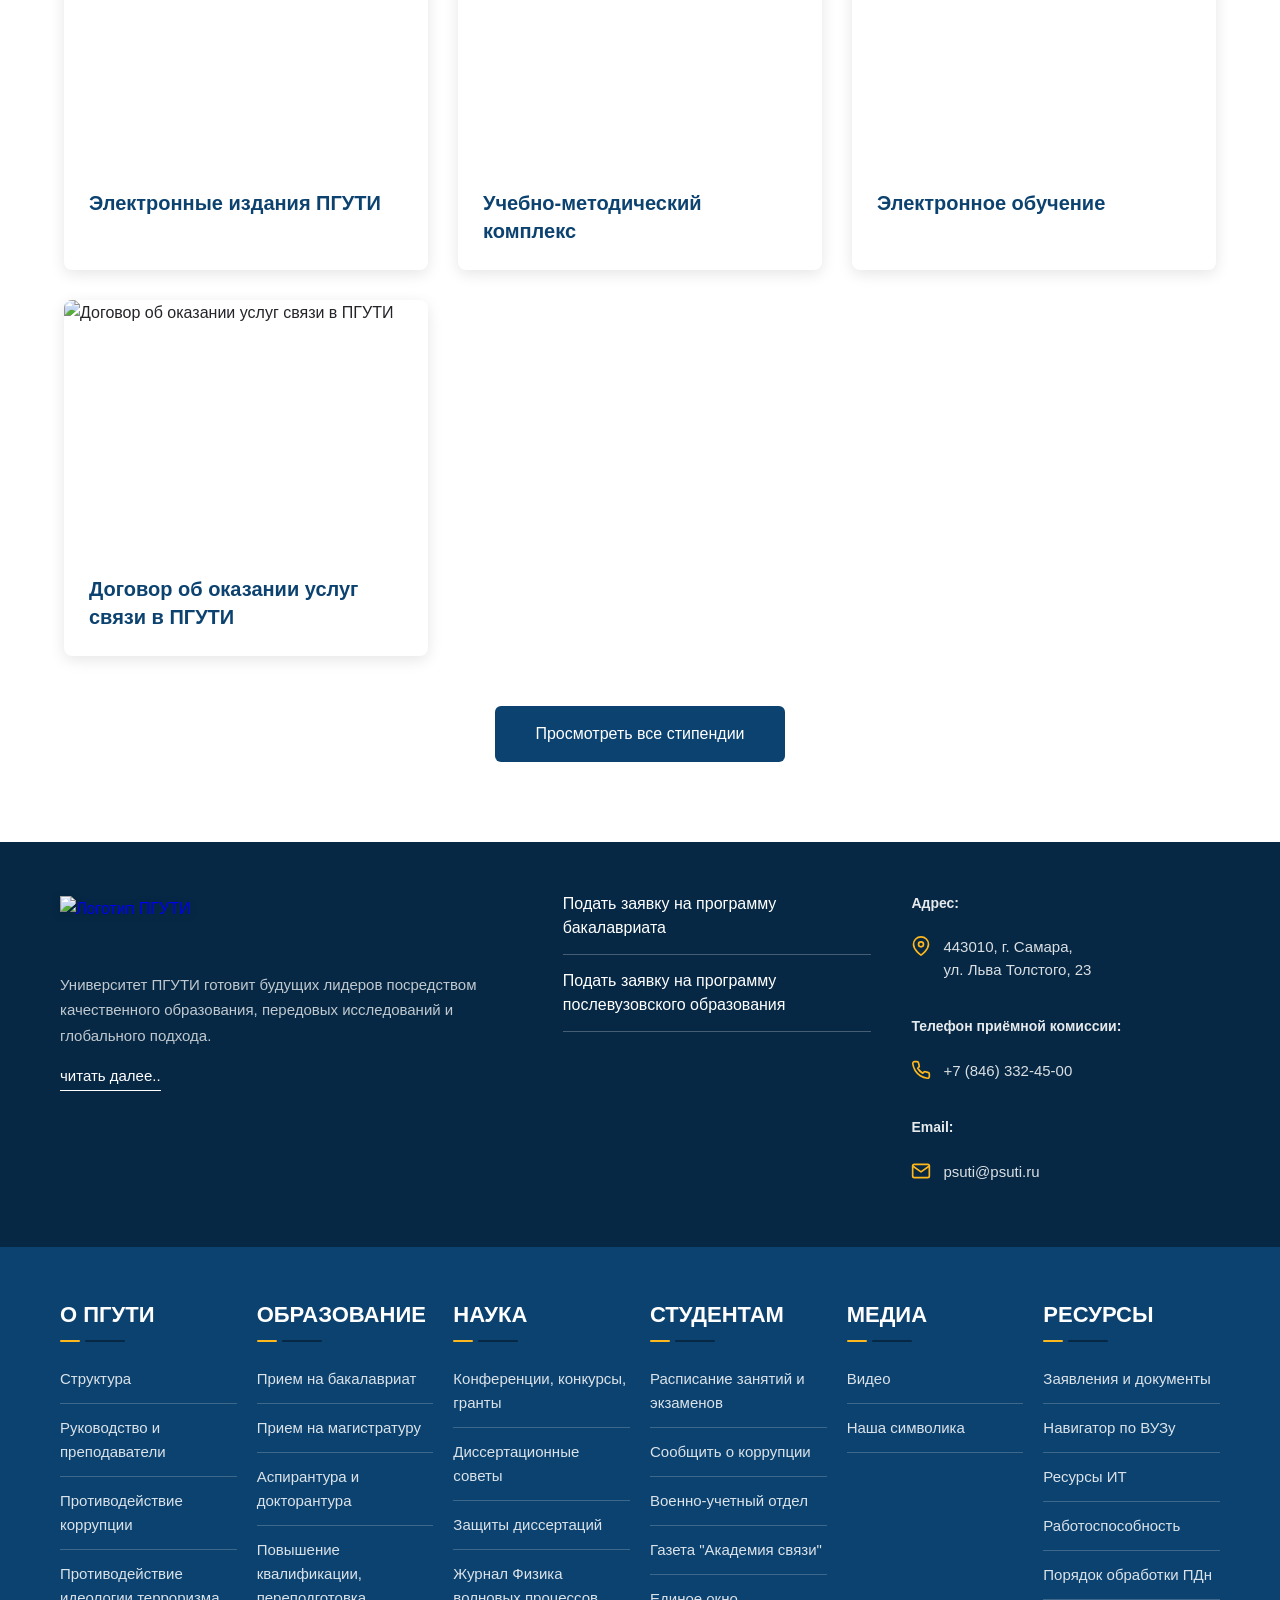
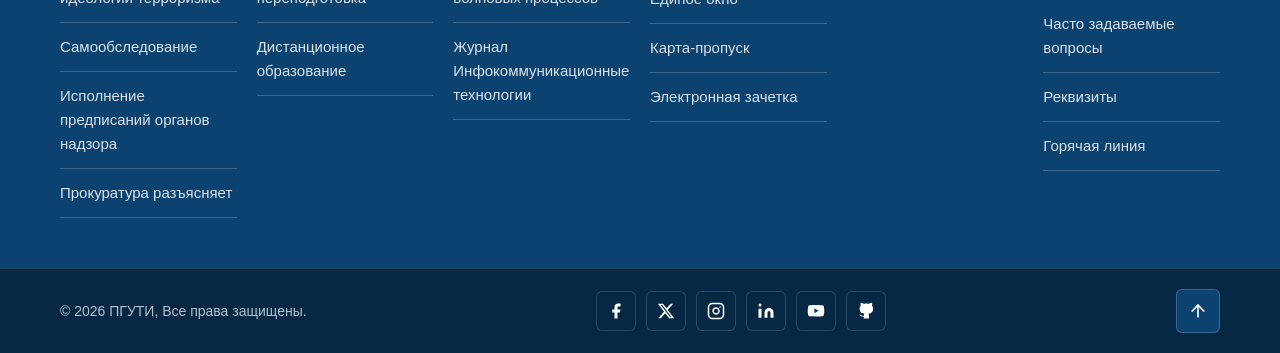
==== commit 18d39463: "feat: footer" ====
--- a/index.html
+++ b/index.html
@@ -749,39 +749,146 @@
         </section>
         <section class="scholarships-section">
             <div class="container">
-                <h2 class="block-title">Стипендии</h2>
+                <h2 class="block-title">Поддержка на каждом этапе</h2>
 
                 <div class="scholarships-intro">
-                    <p>В университете ПГУТИ мы стремимся к повышению академического уровня и обеспечению доступности
-                        качественного образования для достойных студентов. Ознакомьтесь с доступными стипендиями и
-                        откройте для себя возможности, которые поддержат ваш академический путь.</p>
+                    <p>В университете ПГУТИ мы обеспечиваем <strong>поддержку на каждом этапе</strong> вашего обучения.
+                        Ознакомьтесь с доступными образовательными ресурсами и инструментами, которые помогут вам
+                        успешно пройти академический путь:</p>
+
+                    <ul>
+                        <li><strong>Образовательные программы</strong> — выберите направление, соответствующее вашим
+                            целям</li>
+                        <li><strong>Учебные планы и практики</strong> — спланируйте свое обучение и получите
+                            практический опыт</li>
+                        <li><strong>Расписание</strong> — всегда будьте в курсе учебного процесса</li>
+                        <li><strong>Рабочие программы дисциплин, практик и оценочные средства</strong> — понимайте
+                            требования и критерии оценки</li>
+                        <li><strong>Система тестирования</strong> — проверяйте свои знания</li>
+                        <li><strong>Дистанционное обучение</strong> — учитесь гибко и удобно</li>
+                        <li><strong>Поиск плагиата в документах</strong> — соблюдайте академическую честность</li>
+                        <li><strong>Электронное портфолио</strong> — фиксируйте свои достижения и прогресс</li>
+                    </ul>
+
+                    <p>Откройте для себя возможности, которые сделают ваше образование качественным и доступным.</p>
                 </div>
 
                 <div class="scholarships-grid">
                     <article class="scholarship-card">
                         <div class="scholarship-card-image">
-                            <img src="./img/scholarship-1.jpg" alt="Стипендия за вклад в развитие сообщества">
-                        </div>
-                        <div class="scholarship-card-content">
-                            <h3>Стипендия за вклад в развитие сообщества</h3>
-                        </div>
-                    </article>
-
-                    <article class="scholarship-card">
-                        <div class="scholarship-card-image">
-                            <img src="./img/scholarship-2.jpg" alt="Премия Global Scholars Award">
-                        </div>
-                        <div class="scholarship-card-content">
-                            <h3>Премия Global Scholars Award</h3>
-                        </div>
-                    </article>
-
-                    <article class="scholarship-card">
-                        <div class="scholarship-card-image">
-                            <img src="./img/scholarship-3.jpg" alt="Стипендия для женщин в сфере высшего образования">
-                        </div>
-                        <div class="scholarship-card-content">
-                            <h3>Стипендия для женщин в сфере высшего образования</h3>
+                            <img src="./img/scholarship-1.jpg" alt="Образовательные программы">
+                        </div>
+                        <div class="scholarship-card-content">
+                            <h3>Образовательные программы</h3>
+                        </div>
+                    </article>
+
+                    <article class="scholarship-card">
+                        <div class="scholarship-card-image">
+                            <img src="./img/scholarship-2.jpg" alt="Учебные планы и практики">
+                        </div>
+                        <div class="scholarship-card-content">
+                            <h3>Учебные планы и практики</h3>
+                        </div>
+                    </article>
+
+                    <article class="scholarship-card">
+                        <div class="scholarship-card-image">
+                            <img src="./img/scholarship-3.jpg" alt="Расписание">
+                        </div>
+                        <div class="scholarship-card-content">
+                            <h3>Расписание</h3>
+                        </div>
+                    </article>
+
+                    <article class="scholarship-card">
+                        <div class="scholarship-card-image">
+                            <img src="./img/scholarship-4.jpg"
+                                alt="Рабочие программы дисциплин, практик, оценочные средства">
+                        </div>
+                        <div class="scholarship-card-content">
+                            <h3>Рабочие программы дисциплин, практик, оценочные средства</h3>
+                        </div>
+                    </article>
+
+                    <article class="scholarship-card">
+                        <div class="scholarship-card-image">
+                            <img src="./img/scholarship-5.jpg" alt="Система тестирования">
+                        </div>
+                        <div class="scholarship-card-content">
+                            <h3>Система тестирования</h3>
+                        </div>
+                    </article>
+
+                    <article class="scholarship-card">
+                        <div class="scholarship-card-image">
+                            <img src="./img/scholarship-6.jpg" alt="Дистанционное обучение">
+                        </div>
+                        <div class="scholarship-card-content">
+                            <h3>Дистанционное обучение</h3>
+                        </div>
+                    </article>
+
+                    <article class="scholarship-card">
+                        <div class="scholarship-card-image">
+                            <img src="./img/scholarship-7.jpg" alt="Поиск плагиата в документах">
+                        </div>
+                        <div class="scholarship-card-content">
+                            <h3>Поиск плагиата в документах</h3>
+                        </div>
+                    </article>
+
+                    <article class="scholarship-card">
+                        <div class="scholarship-card-image">
+                            <img src="./img/scholarship-8.jpg" alt="Электронное портфолио">
+                        </div>
+                        <div class="scholarship-card-content">
+                            <h3>Электронное портфолио</h3>
+                        </div>
+                    </article>
+
+                    <article class="scholarship-card">
+                        <div class="scholarship-card-image">
+                            <img src="./img/scholarship-9.jpg" alt="Электронные библиотеки">
+                        </div>
+                        <div class="scholarship-card-content">
+                            <h3>Электронные библиотеки</h3>
+                        </div>
+                    </article>
+
+                    <article class="scholarship-card">
+                        <div class="scholarship-card-image">
+                            <img src="./img/scholarship-10.jpg" alt="Электронные издания ПГУТИ">
+                        </div>
+                        <div class="scholarship-card-content">
+                            <h3>Электронные издания ПГУТИ</h3>
+                        </div>
+                    </article>
+
+                    <article class="scholarship-card">
+                        <div class="scholarship-card-image">
+                            <img src="./img/scholarship-11.jpg" alt="Учебно-методический комплекс">
+                        </div>
+                        <div class="scholarship-card-content">
+                            <h3>Учебно-методический комплекс</h3>
+                        </div>
+                    </article>
+
+                    <article class="scholarship-card">
+                        <div class="scholarship-card-image">
+                            <img src="./img/scholarship-12.jpg" alt="Электронное обучение">
+                        </div>
+                        <div class="scholarship-card-content">
+                            <h3>Электронное обучение</h3>
+                        </div>
+                    </article>
+
+                    <article class="scholarship-card">
+                        <div class="scholarship-card-image">
+                            <img src="./img/scholarship-13.jpg" alt="Договор об оказании услуг связи в ПГУТИ">
+                        </div>
+                        <div class="scholarship-card-content">
+                            <h3>Договор об оказании услуг связи в ПГУТИ</h3>
                         </div>
                     </article>
                 </div>
@@ -792,6 +899,198 @@
             </div>
         </section>
     </main>
+    <footer class="footer">
+        <!-- Верхняя секция -->
+        <div class="footer-top">
+            <div class="footer-container footer-top-container">
+                <!-- О университете -->
+                <div class="footer-about">
+                    <div class="footer-logo-wrapper">
+                        <a href="#" class="logo-link">
+                            <img src="https://www.psuti.ru/sites/default/files/pguti70-mini-chb-belyy-sayt.png"
+                                alt="Логотип ПГУТИ" class="logo-img" />
+                        </a>
+                    </div>
+                    <p class="footer-about-text">
+                        Университет ПГУТИ готовит будущих лидеров посредством качественного образования,
+                        передовых исследований и глобального подхода.
+                    </p>
+                    <a href="#" class="footer-read-more">читать далее..</a>
+                </div>
+
+                <!-- Ссылки -->
+                <div class="footer-links-col">
+                    <a href="#" class="footer-link-item">Подать заявку на программу бакалавриата</a>
+                    <a href="#" class="footer-link-item">Подать заявку на программу послевузовского образования</a>
+                </div>
+
+                <!-- Контакты -->
+                <div class="footer-contacts-col">
+                    <div class="footer-contact-block">
+                        <div class="footer-contact-label">Адрес:</div>
+                        <div class="footer-contact-item">
+                            <svg class="footer-icon" xmlns="http://www.w3.org/2000/svg" viewBox="0 0 24 24" fill="none"
+                                stroke="#FFB81C" stroke-width="2" stroke-linecap="round" stroke-linejoin="round"
+                                width="20" height="20">
+                                <path d="M21 10c0 7-9 13-9 13s-9-6-9-13a9 9 0 0 1 18 0z" />
+                                <circle cx="12" cy="10" r="3" />
+                            </svg>
+                            <span>443010, г. Самара,<br>ул. Льва Толстого, 23</span>
+                        </div>
+                    </div>
+
+                    <div class="footer-contact-block">
+                        <div class="footer-contact-label">Телефон приёмной комиссии:</div>
+                        <div class="footer-contact-item">
+                            <svg class="footer-icon" xmlns="http://www.w3.org/2000/svg" viewBox="0 0 24 24" fill="none"
+                                stroke="#FFB81C" stroke-width="2" stroke-linecap="round" stroke-linejoin="round"
+                                width="20" height="20">
+                                <path
+                                    d="M22 16.92v3a2 2 0 0 1-2.18 2 19.79 19.79 0 0 1-8.63-3.07 19.5 19.5 0 0 1-6-6 19.79 19.79 0 0 1-3.07-8.67A2 2 0 0 1 4.11 2h3a2 2 0 0 1 2 1.72 12.84 12.84 0 0 0 .7 2.81 2 2 0 0 1-.45 2.11L8.09 9.91a16 16 0 0 0 6 6l1.27-1.27a2 2 0 0 1 2.11-.45 12.84 12.84 0 0 0 2.81.7A2 2 0 0 1 22 16.92z" />
+                            </svg>
+                            <span>+7 (846) 332-45-00</span>
+                        </div>
+                    </div>
+
+                    <div class="footer-contact-block">
+                        <div class="footer-contact-label">Email:</div>
+                        <div class="footer-contact-item">
+                            <svg class="footer-icon" xmlns="http://www.w3.org/2000/svg" viewBox="0 0 24 24" fill="none"
+                                stroke="#FFB81C" stroke-width="2" stroke-linecap="round" stroke-linejoin="round"
+                                width="20" height="20">
+                                <path d="M4 4h16c1.1 0 2 .9 2 2v12c0 1.1-.9 2-2 2H4c-1.1 0-2-.9-2-2V6c0-1.1.9-2 2-2z" />
+                                <polyline points="22,6 12,13 2,6" />
+                            </svg>
+                            <span>psuti@psuti.ru</span>
+                        </div>
+                    </div>
+                </div>
+            </div>
+        </div>
+
+        <!-- Средняя секция -->
+        <div class="footer-middle">
+            <div class="footer-container footer-middle-container">
+                <div class="footer-nav-col">
+                    <h4 class="footer-nav-title">О ПГУТИ</h4>
+                    <a href="#" class="footer-nav-link">Структура</a>
+                    <a href="#" class="footer-nav-link">Руководство и преподаватели</a>
+                    <a href="#" class="footer-nav-link">Противодействие коррупции</a>
+                    <a href="#" class="footer-nav-link">Противодействие идеологии терроризма</a>
+                    <a href="#" class="footer-nav-link">Самообследование</a>
+                    <a href="#" class="footer-nav-link">Исполнение предписаний органов надзора</a>
+                    <a href="#" class="footer-nav-link">Прокуратура разъясняет</a>
+                </div>
+
+                <div class="footer-nav-col">
+                    <h4 class="footer-nav-title">ОБРАЗОВАНИЕ</h4>
+                    <a href="#" class="footer-nav-link">Прием на бакалавриат</a>
+                    <a href="#" class="footer-nav-link">Прием на магистратуру</a>
+                    <a href="#" class="footer-nav-link">Аспирантура и докторантура</a>
+                    <a href="#" class="footer-nav-link">Повышение квалификации, переподготовка</a>
+                    <a href="#" class="footer-nav-link">Дистанционное образование</a>
+                </div>
+
+                <div class="footer-nav-col">
+                    <h4 class="footer-nav-title">НАУКА</h4>
+                    <a href="#" class="footer-nav-link">Конференции, конкурсы, гранты</a>
+                    <a href="#" class="footer-nav-link">Диссертационные советы</a>
+                    <a href="#" class="footer-nav-link">Защиты диссертаций</a>
+                    <a href="#" class="footer-nav-link">Журнал Физика волновых процессов</a>
+                    <a href="#" class="footer-nav-link">Журнал Инфокоммуникационные технологии</a>
+                </div>
+
+                <div class="footer-nav-col">
+                    <h4 class="footer-nav-title">СТУДЕНТАМ</h4>
+                    <a href="#" class="footer-nav-link">Расписание занятий и экзаменов</a>
+                    <a href="#" class="footer-nav-link">Сообщить о коррупции</a>
+                    <a href="#" class="footer-nav-link">Военно-учетный отдел</a>
+                    <a href="#" class="footer-nav-link">Газета "Академия связи"</a>
+                    <a href="#" class="footer-nav-link">Единое окно</a>
+                    <a href="#" class="footer-nav-link">Карта-пропуск</a>
+                    <a href="#" class="footer-nav-link">Электронная зачетка</a>
+                </div>
+
+                <div class="footer-nav-col">
+                    <h4 class="footer-nav-title">МЕДИА</h4>
+                    <a href="#" class="footer-nav-link">Видео</a>
+                    <a href="#" class="footer-nav-link">Наша символика</a>
+                </div>
+
+                <div class="footer-nav-col">
+                    <h4 class="footer-nav-title">РЕСУРСЫ</h4>
+                    <a href="#" class="footer-nav-link">Заявления и документы</a>
+                    <a href="#" class="footer-nav-link">Навигатор по ВУЗу</a>
+                    <a href="#" class="footer-nav-link">Ресурсы ИТ</a>
+                    <a href="#" class="footer-nav-link">Работоспособность</a>
+                    <a href="#" class="footer-nav-link">Порядок обработки ПДн</a>
+                    <a href="#" class="footer-nav-link">Часто задаваемые вопросы</a>
+                    <a href="#" class="footer-nav-link">Реквизиты</a>
+                    <a href="#" class="footer-nav-link">Горячая линия</a>
+                </div>
+            </div>
+        </div>
+
+        <!-- Нижняя секция -->
+        <div class="footer-bottom">
+            <div class="footer-container footer-bottom-container">
+                <p class="footer-copyright">© 2026 ПГУТИ, Все права защищены.</p>
+                <div class="footer-socials">
+                    <a href="#" class="footer-social-link" aria-label="Facebook">
+                        <svg xmlns="http://www.w3.org/2000/svg" viewBox="0 0 24 24" fill="currentColor" width="18"
+                            height="18">
+                            <path d="M18 2h-3a5 5 0 0 0-5 5v3H7v4h3v8h4v-8h3l1-4h-4V7a1 1 0 0 1 1-1h3z" />
+                        </svg>
+                    </a>
+                    <a href="#" class="footer-social-link" aria-label="X (Twitter)">
+                        <svg xmlns="http://www.w3.org/2000/svg" viewBox="0 0 24 24" fill="currentColor" width="18"
+                            height="18">
+                            <path
+                                d="M18.244 2.25h3.308l-7.227 8.26 8.502 11.24H16.17l-5.214-6.817L4.99 21.75H1.68l7.73-8.835L1.254 2.25H8.08l4.713 6.231zm-1.161 17.52h1.833L7.084 4.126H5.117z" />
+                        </svg>
+                    </a>
+                    <a href="#" class="footer-social-link" aria-label="Instagram">
+                        <svg xmlns="http://www.w3.org/2000/svg" viewBox="0 0 24 24" fill="none" stroke="currentColor"
+                            stroke-width="2" stroke-linecap="round" stroke-linejoin="round" width="18" height="18">
+                            <rect x="2" y="2" width="20" height="20" rx="5" ry="5" />
+                            <path d="M16 11.37A4 4 0 1 1 12.63 8 4 4 0 0 1 16 11.37z" />
+                            <line x1="17.5" y1="6.5" x2="17.51" y2="6.5" />
+                        </svg>
+                    </a>
+                    <a href="#" class="footer-social-link" aria-label="LinkedIn">
+                        <svg xmlns="http://www.w3.org/2000/svg" viewBox="0 0 24 24" fill="currentColor" width="18"
+                            height="18">
+                            <path d="M16 8a6 6 0 0 1 6 6v7h-4v-7a2 2 0 0 0-2-2 2 2 0 0 0-2 2v7h-4v-7a6 6 0 0 1 6-6z" />
+                            <rect x="2" y="9" width="4" height="12" />
+                            <circle cx="4" cy="4" r="2" />
+                        </svg>
+                    </a>
+                    <a href="#" class="footer-social-link" aria-label="YouTube">
+                        <svg xmlns="http://www.w3.org/2000/svg" viewBox="0 0 24 24" fill="currentColor" width="18"
+                            height="18">
+                            <path
+                                d="M22.54 6.42a2.78 2.78 0 0 0-1.94-2C18.88 4 12 4 12 4s-6.88 0-8.6.46a2.78 2.78 0 0 0-1.94 2A29 29 0 0 0 1 11.75a29 29 0 0 0 .46 5.33A2.78 2.78 0 0 0 3.4 19.1c1.72.46 8.6.46 8.6.46s6.88 0 8.6-.46a2.78 2.78 0 0 0 1.94-2 29 29 0 0 0 .46-5.25 29 29 0 0 0-.46-5.43z" />
+                            <polygon points="9.75,15.02 15.5,11.75 9.75,8.48" fill="#0c426f" />
+                        </svg>
+                    </a>
+                    <a href="#" class="footer-social-link" aria-label="GitHub">
+                        <svg xmlns="http://www.w3.org/2000/svg" viewBox="0 0 24 24" fill="currentColor" width="18"
+                            height="18">
+                            <path
+                                d="M9 19c-5 1.5-5-2.5-7-3m14 6v-3.87a3.37 3.37 0 0 0-.94-2.61c3.14-.35 6.44-1.54 6.44-7A5.44 5.44 0 0 0 20 4.77 5.07 5.07 0 0 0 19.91 1S18.73.65 16 2.48a13.38 13.38 0 0 0-7 0C6.27.65 5.09 1 5.09 1A5.07 5.07 0 0 0 5 4.77a5.44 5.44 0 0 0-1.5 3.78c0 5.42 3.3 6.61 6.44 7A3.37 3.37 0 0 0 9 18.13V22" />
+                        </svg>
+                    </a>
+                </div>
+                <button class="footer-scroll-top" aria-label="Наверх">
+                    <svg xmlns="http://www.w3.org/2000/svg" viewBox="0 0 24 24" fill="none" stroke="currentColor"
+                        stroke-width="2" stroke-linecap="round" stroke-linejoin="round" width="20" height="20">
+                        <line x1="12" y1="19" x2="12" y2="5" />
+                        <polyline points="5 12 12 5 19 12" />
+                    </svg>
+                </button>
+            </div>
+        </div>
+    </footer>
 
     <script src="index.js"></script>
 </body>
--- a/style.css
+++ b/style.css
@@ -2004,7 +2004,46 @@
     font-size: 16px;
     line-height: 1.7;
     color: var(--color-text);
-    margin: 0;
+    margin: 0 0 20px 0;
+}
+
+.scholarships-intro p:last-child {
+    margin-bottom: 0;
+}
+
+/* Список ресурсов */
+.scholarships-intro ul {
+    list-style: none;
+    padding: 0;
+    margin: 25px 0;
+}
+
+.scholarships-intro ul li {
+    position: relative;
+    padding-left: 20px;
+    margin-bottom: 14px;
+    font-size: 16px;
+    line-height: 1.7;
+    color: var(--color-text);
+}
+
+.scholarships-intro ul li::before {
+    content: '•';
+    position: absolute;
+    left: 0;
+    color: var(--color-primary);
+    font-weight: bold;
+    font-size: 18px;
+}
+
+.scholarships-intro ul li strong {
+    color: var(--color-primary);
+    font-weight: 600;
+    transition: color var(--transition-speed) ease;
+}
+
+.scholarships-intro ul li:hover strong {
+    color: var(--color-primary-hover);
 }
 
 /* Сетка стипендий */
@@ -2102,6 +2141,11 @@
         font-size: 15px;
     }
 
+    .scholarships-intro ul li {
+        font-size: 15px;
+        margin-bottom: 12px;
+    }
+
     .scholarships-grid {
         grid-template-columns: 1fr;
         gap: 25px;
@@ -2121,6 +2165,11 @@
         font-size: 14px;
     }
 
+    .scholarships-intro ul li {
+        font-size: 14px;
+        margin-bottom: 10px;
+    }
+
     .scholarship-card-content {
         padding: 20px;
     }
@@ -2133,4 +2182,334 @@
         padding: 12px 30px;
         font-size: 15px;
     }
+}
+/* ===== ФУТЕР ===== */
+.footer {
+    font-family: var(--font-family);
+}
+
+.footer-container {
+    max-width: 1200px;
+    margin: 0 auto;
+    padding: 0 20px;
+}
+
+/* --- Верхняя секция --- */
+.footer-top {
+    background-color: var(--color-primary-dark);
+    padding: 50px 0;
+}
+
+.footer-top-container {
+    display: grid;
+    grid-template-columns: 1.5fr 1fr 1fr;
+    gap: 40px;
+    align-items: start;
+}
+
+.footer-about {
+    display: flex;
+    flex-direction: column;
+    align-items: flex-start;
+}
+
+.footer-logo-wrapper {
+    margin-bottom: 16px;
+}
+
+.footer-about-text {
+    font-size: 15px;
+    line-height: 1.7;
+    color: rgba(255, 255, 255, 0.75);
+    margin: 0 0 16px 0;
+}
+
+.footer-read-more {
+    font-size: 15px;
+    color: var(--color-white);
+    text-decoration: none;
+    border-bottom: 1px solid var(--color-white);
+    padding-bottom: 2px;
+    transition: color var(--transition-speed) ease, border-color var(--transition-speed) ease;
+}
+
+.footer-read-more:hover {
+    color: var(--color-accent);
+    border-color: var(--color-accent);
+}
+
+/* Ссылки */
+.footer-links-col {
+    display: flex;
+    flex-direction: column;
+}
+
+.footer-link-item {
+    font-size: 16px;
+    color: var(--color-white);
+    text-decoration: none;
+    padding: 14px 0;
+    border-bottom: 1px solid rgba(255, 255, 255, 0.25);
+    line-height: 1.5;
+    transition: color var(--transition-speed) ease;
+}
+
+.footer-link-item:first-child {
+    padding-top: 0;
+}
+
+.footer-link-item:hover {
+    color: var(--color-accent);
+}
+
+/* Контакты */
+.footer-contacts-col {
+    display: flex;
+    flex-direction: column;
+}
+
+.footer-contact-item {
+    display: flex;
+    align-items: center;
+    gap: 12px;
+    padding: 14px 0;
+    border-bottom: 1px solid rgba(255, 255, 255, 0.25);
+    font-size: 15px;
+    color: rgba(255, 255, 255, 0.85);
+}
+
+.footer-contact-item:first-child {
+    padding-top: 0;
+}
+
+.footer-contact-item:last-child {
+    border-bottom: none;
+}
+
+.footer-icon {
+    flex-shrink: 0;
+}
+
+/* --- Средняя секция --- */
+.footer-middle {
+    background-color: var(--color-primary);
+    padding: 50px 0;
+}
+
+.footer-middle-container {
+    display: grid;
+    grid-template-columns: repeat(6, 1fr);
+    gap: 20px;
+}
+
+@media (max-width: 1200px) {
+    .footer-middle-container {
+        grid-template-columns: repeat(3, 1fr);
+    }
+}
+
+@media (max-width: 768px) {
+    .footer-middle-container {
+        grid-template-columns: repeat(2, 1fr);
+    }
+}
+
+@media (max-width: 480px) {
+    .footer-middle-container {
+        grid-template-columns: 1fr;
+    }
+}
+.footer-contact-block {
+    margin-bottom: 20px;
+}
+
+.footer-contact-block:last-child {
+    margin-bottom: 0;
+}
+
+.footer-contact-label {
+    font-size: 14px;
+    font-weight: 600;
+    color: rgba(255, 255, 255, 0.9);
+    margin-bottom: 8px;
+}
+
+.footer-contact-item {
+    display: flex;
+    align-items: flex-start;
+    flex-wrap: nowrap;
+    gap: 12px;
+    font-size: 15px;
+    color: rgba(255, 255, 255, 0.85);
+    line-height: 1.5;
+}
+
+.footer-contact-item span {
+    display: block;
+}
+.footer-nav-col {
+    display: flex;
+    flex-direction: column;
+}
+
+.footer-nav-title {
+    font-size: 22px;
+    font-weight: 700;
+    color: var(--color-white);
+    margin: 0 0 25px 0;
+    position: relative;
+    display: inline-block;
+    padding-bottom: 10px;
+}
+
+.footer-nav-title::before {
+    content: '';
+    position: absolute;
+    bottom: 0;
+    left: 0;
+    width: 20px;
+    height: 2px;
+    background-color: var(--color-accent);
+    border-radius: 2px;
+}
+
+.footer-nav-title::after {
+    content: '';
+    position: absolute;
+    bottom: 0;
+    left: 25px;
+    width: 40px;
+    height: 2px;
+    background-color: var(--color-primary-dark);
+    border-radius: 2px;
+}
+.footer-nav-link {
+    font-size: 15px;
+    color: rgba(255, 255, 255, 0.85);
+    text-decoration: none;
+    padding: 12px 0;
+    border-bottom: 1px solid rgba(255, 255, 255, 0.2);
+    transition: color var(--transition-speed) ease, padding-left var(--transition-speed) ease;
+}
+
+.footer-nav-link:first-of-type {
+    padding-top: 0;
+}
+
+.footer-nav-link:hover {
+    color: var(--color-accent);
+    padding-left: 8px;
+}
+
+/* --- Нижняя секция --- */
+.footer-bottom {
+    background-color: var(--color-primary-dark);
+    padding: 20px 0;
+    border-top: 1px solid rgba(255, 255, 255, 0.1);
+}
+
+.footer-bottom-container {
+    display: flex;
+    align-items: center;
+    justify-content: space-between;
+    gap: 20px;
+}
+
+.footer-copyright {
+    font-size: 14px;
+    color: rgba(255, 255, 255, 0.7);
+    margin: 0;
+}
+
+.footer-socials {
+    display: flex;
+    gap: 10px;
+}
+
+.footer-social-link {
+    display: flex;
+    align-items: center;
+    justify-content: center;
+    width: 40px;
+    height: 40px;
+    background-color: var(--color-primary-dark);
+    border: 1px solid rgba(255, 255, 255, 0.15);
+    border-radius: 6px;
+    color: var(--color-white);
+    text-decoration: none;
+    transition: background-color var(--transition-speed) ease, color var(--transition-speed) ease, transform 0.2s ease;
+}
+
+.footer-social-link:hover {
+    background-color: var(--color-accent);
+    color: var(--color-primary-dark);
+    transform: translateY(-2px);
+}
+
+.footer-scroll-top {
+    display: flex;
+    align-items: center;
+    justify-content: center;
+    width: 44px;
+    height: 44px;
+    background-color: var(--color-primary);
+    border: 1px solid rgba(255, 255, 255, 0.2);
+    border-radius: 6px;
+    color: var(--color-white);
+    cursor: pointer;
+    transition: background-color var(--transition-speed) ease, transform 0.2s ease;
+}
+
+.footer-scroll-top:hover {
+    background-color: var(--color-accent);
+    color: var(--color-primary-dark);
+    transform: translateY(-2px);
+}
+
+/* ===== АДАПТИВНОСТЬ ===== */
+@media (max-width: 992px) {
+    .footer-top-container {
+        grid-template-columns: 1fr 1fr;
+        gap: 30px;
+    }
+
+    .footer-about {
+        grid-column: 1 / -1;
+    }
+
+  
+}
+
+@media (max-width: 768px) {
+    .footer-top {
+        padding: 40px 0;
+    }
+
+    .footer-top-container {
+        grid-template-columns: 1fr;
+        gap: 30px;
+    }
+
+    .footer-about {
+        grid-column: auto;
+    }
+
+    .footer-middle {
+        padding: 40px 0;
+    }
+
+    
+}
+
+@media (max-width: 480px) {
+   
+
+    .footer-bottom-container {
+        flex-direction: column;
+        text-align: center;
+    }
+
+    .footer-socials {
+        justify-content: center;
+    }
 }
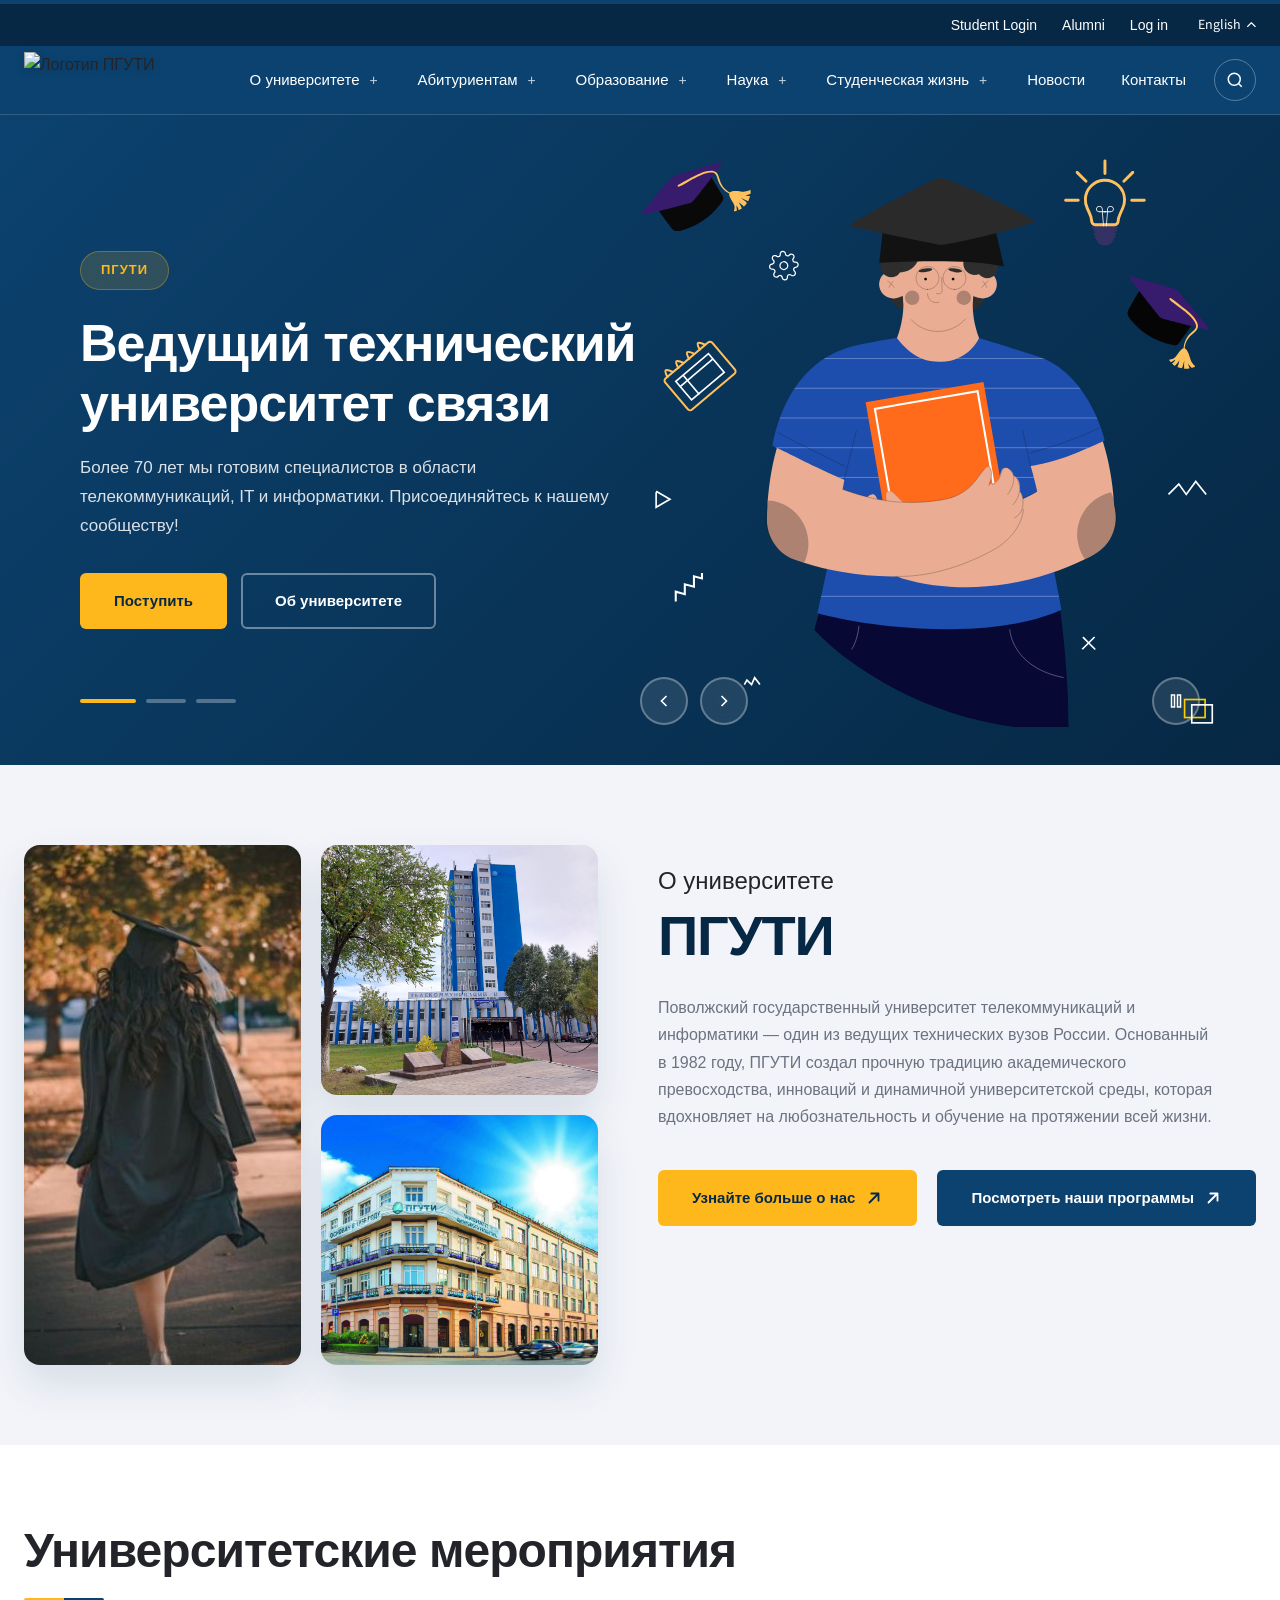
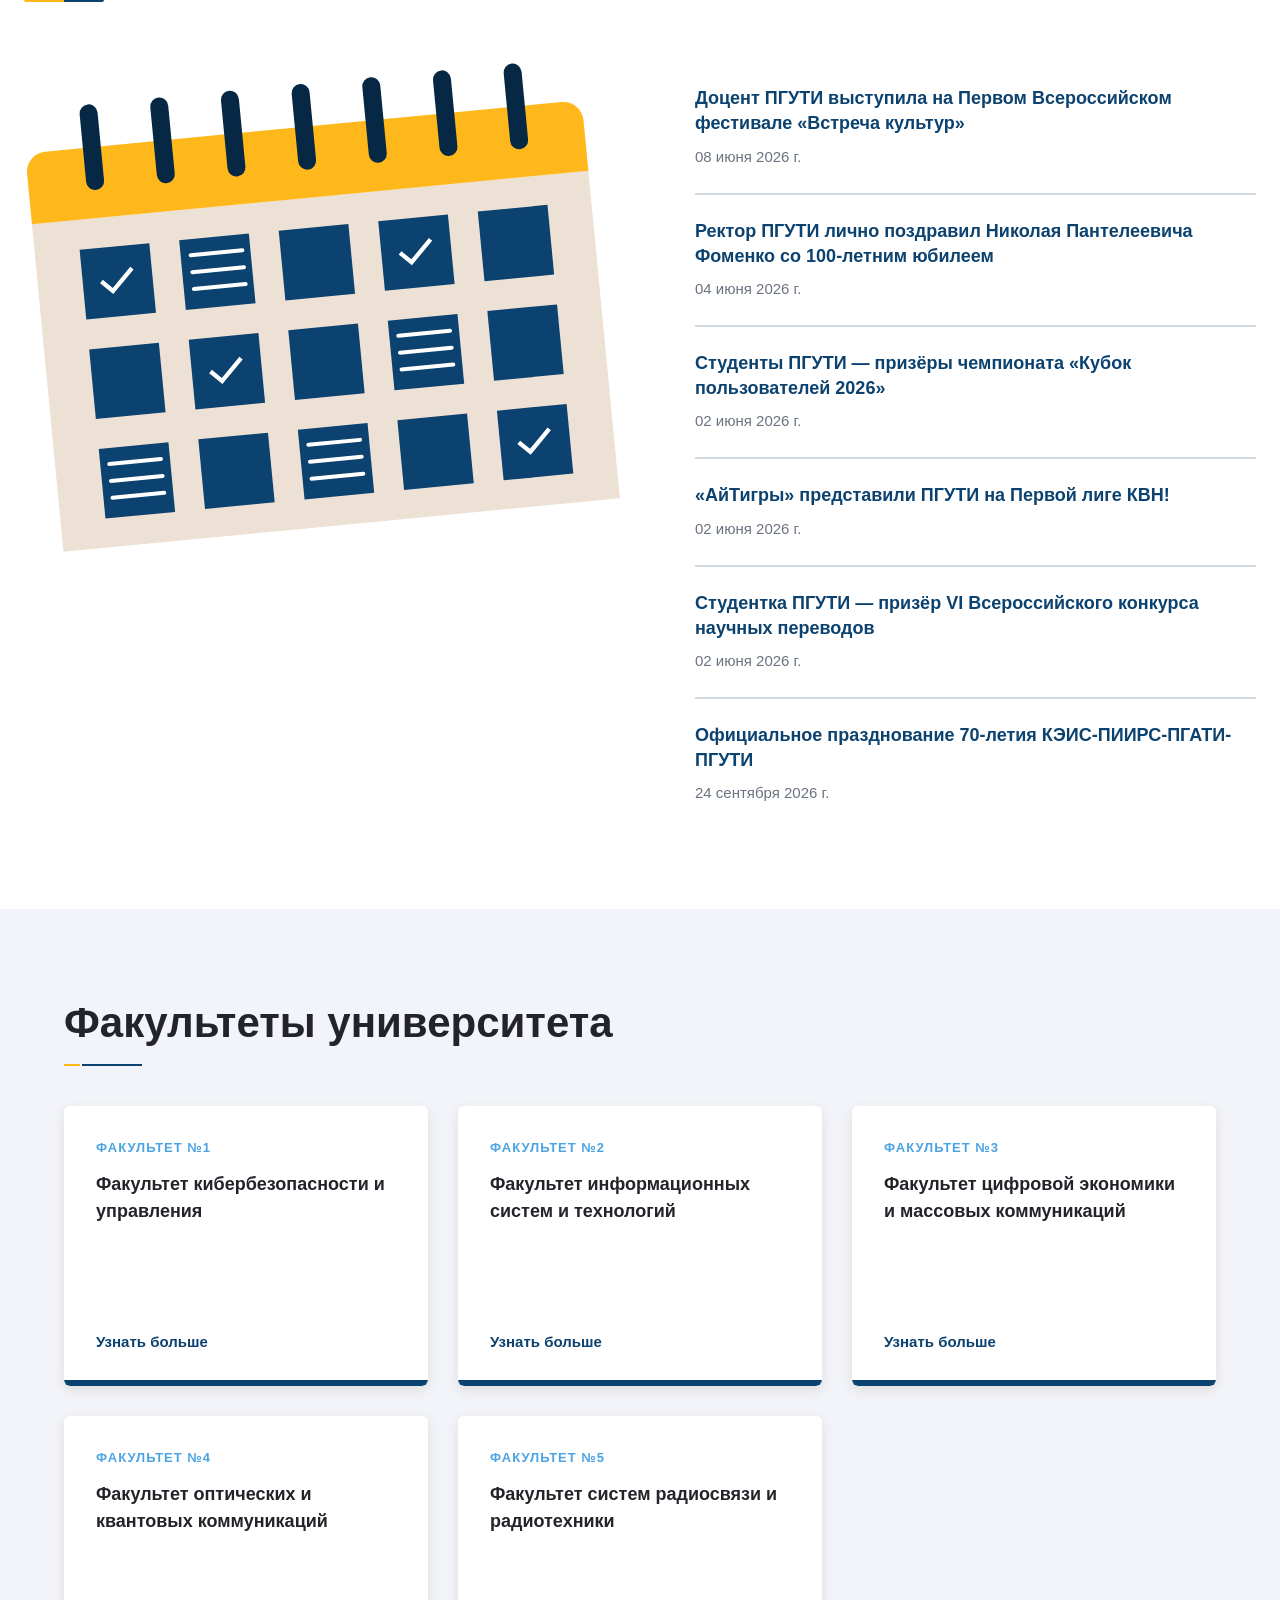
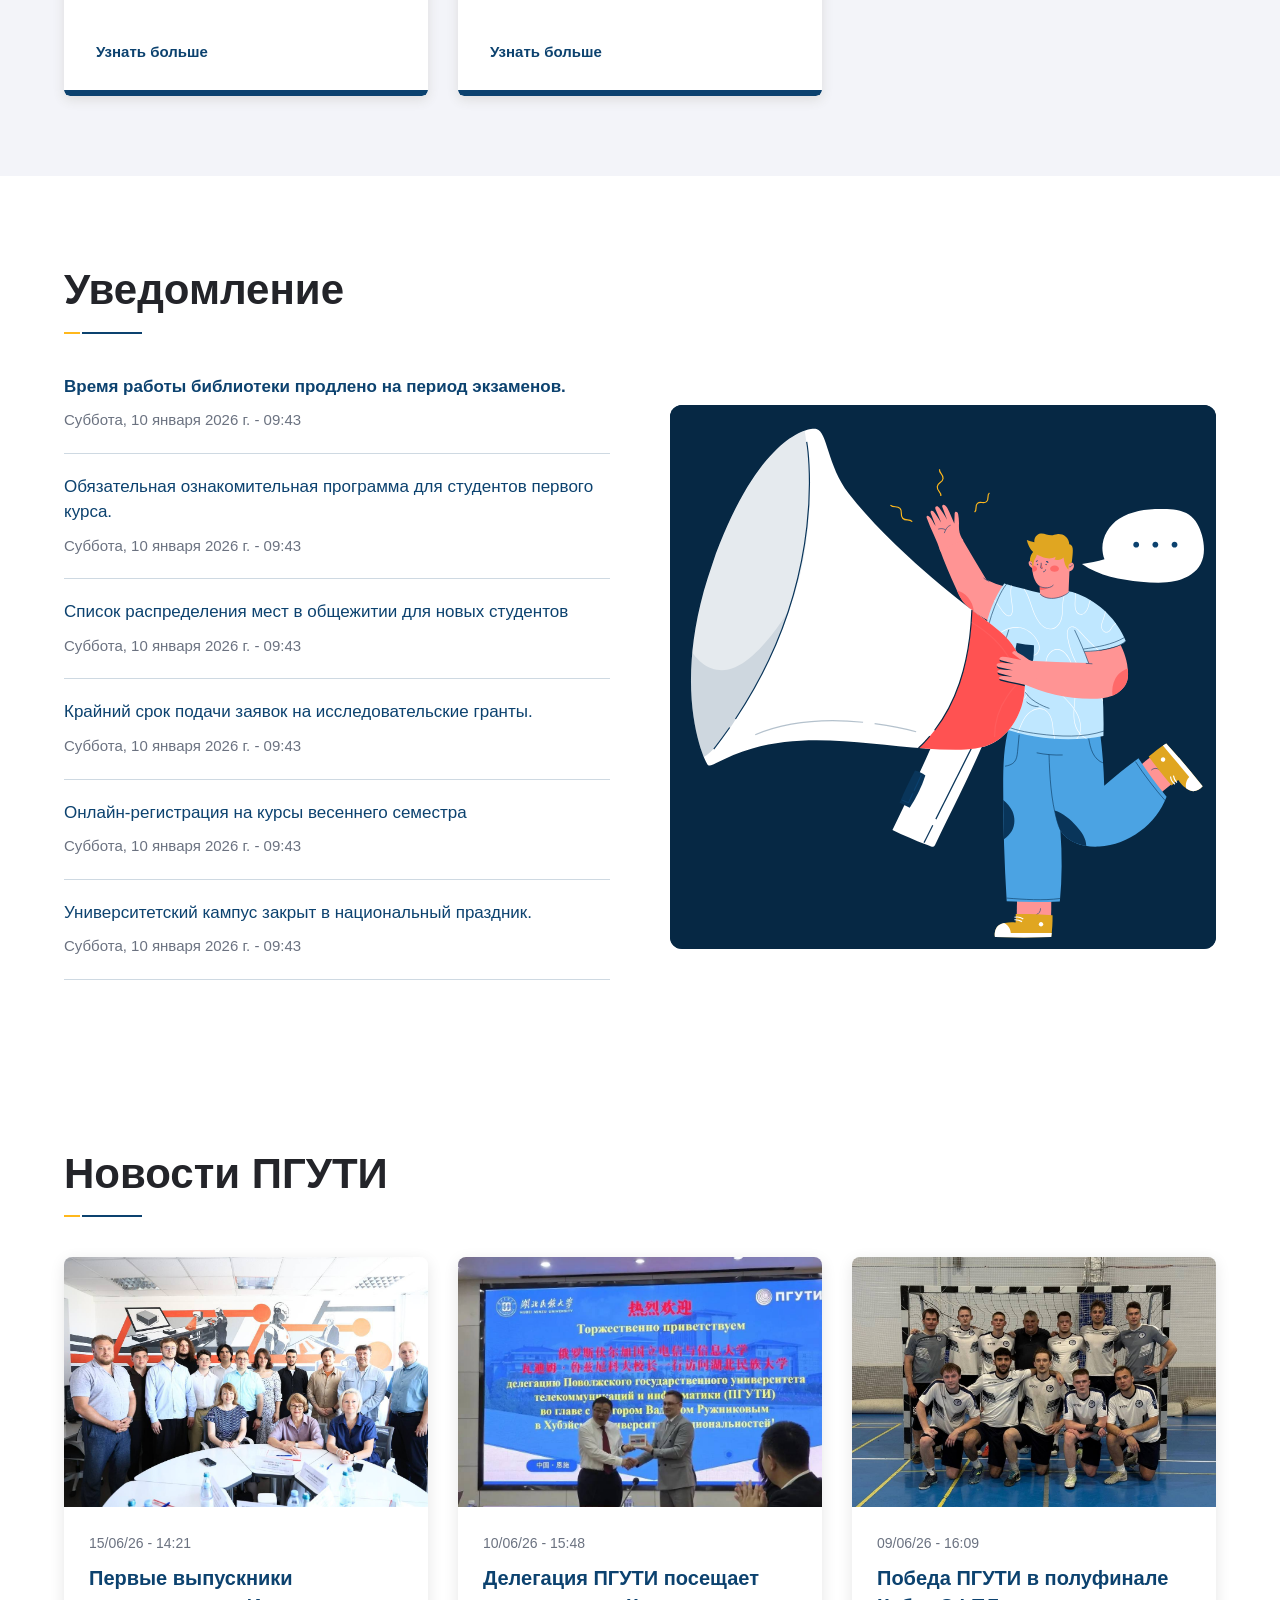
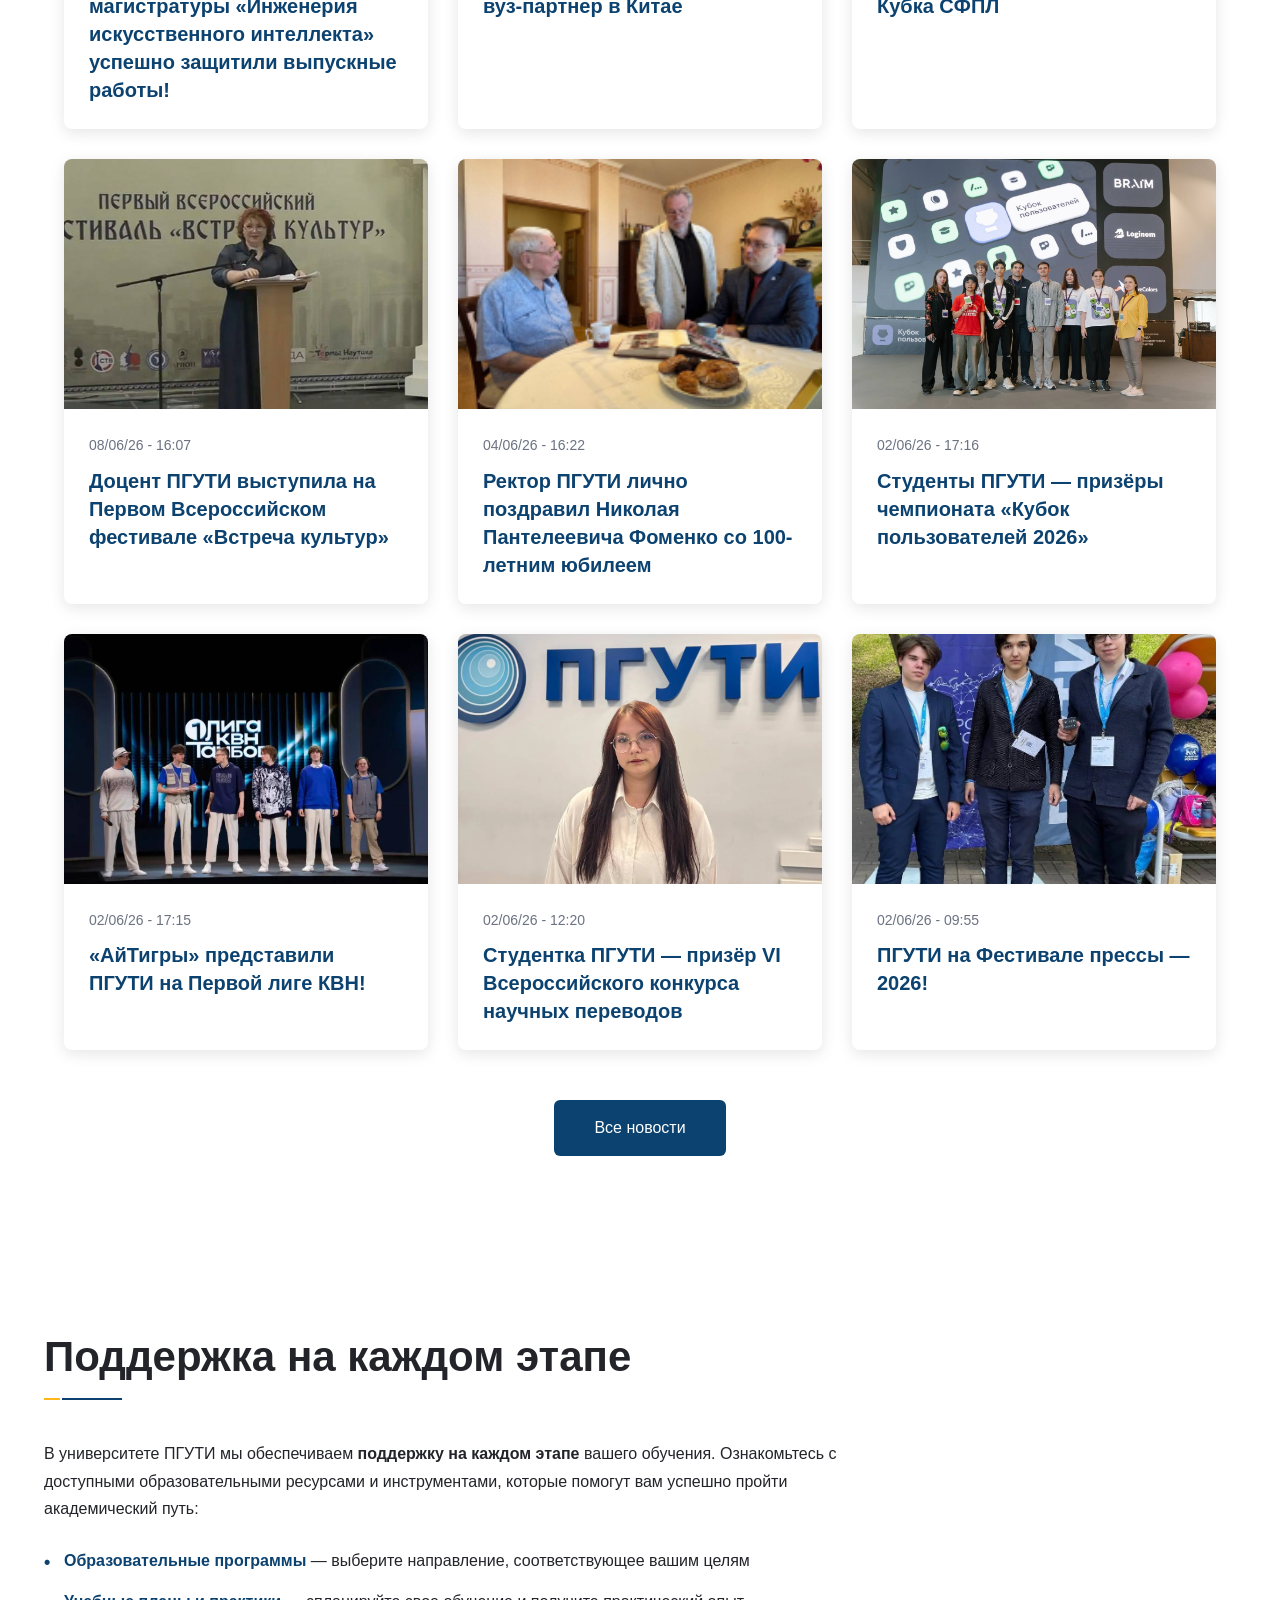
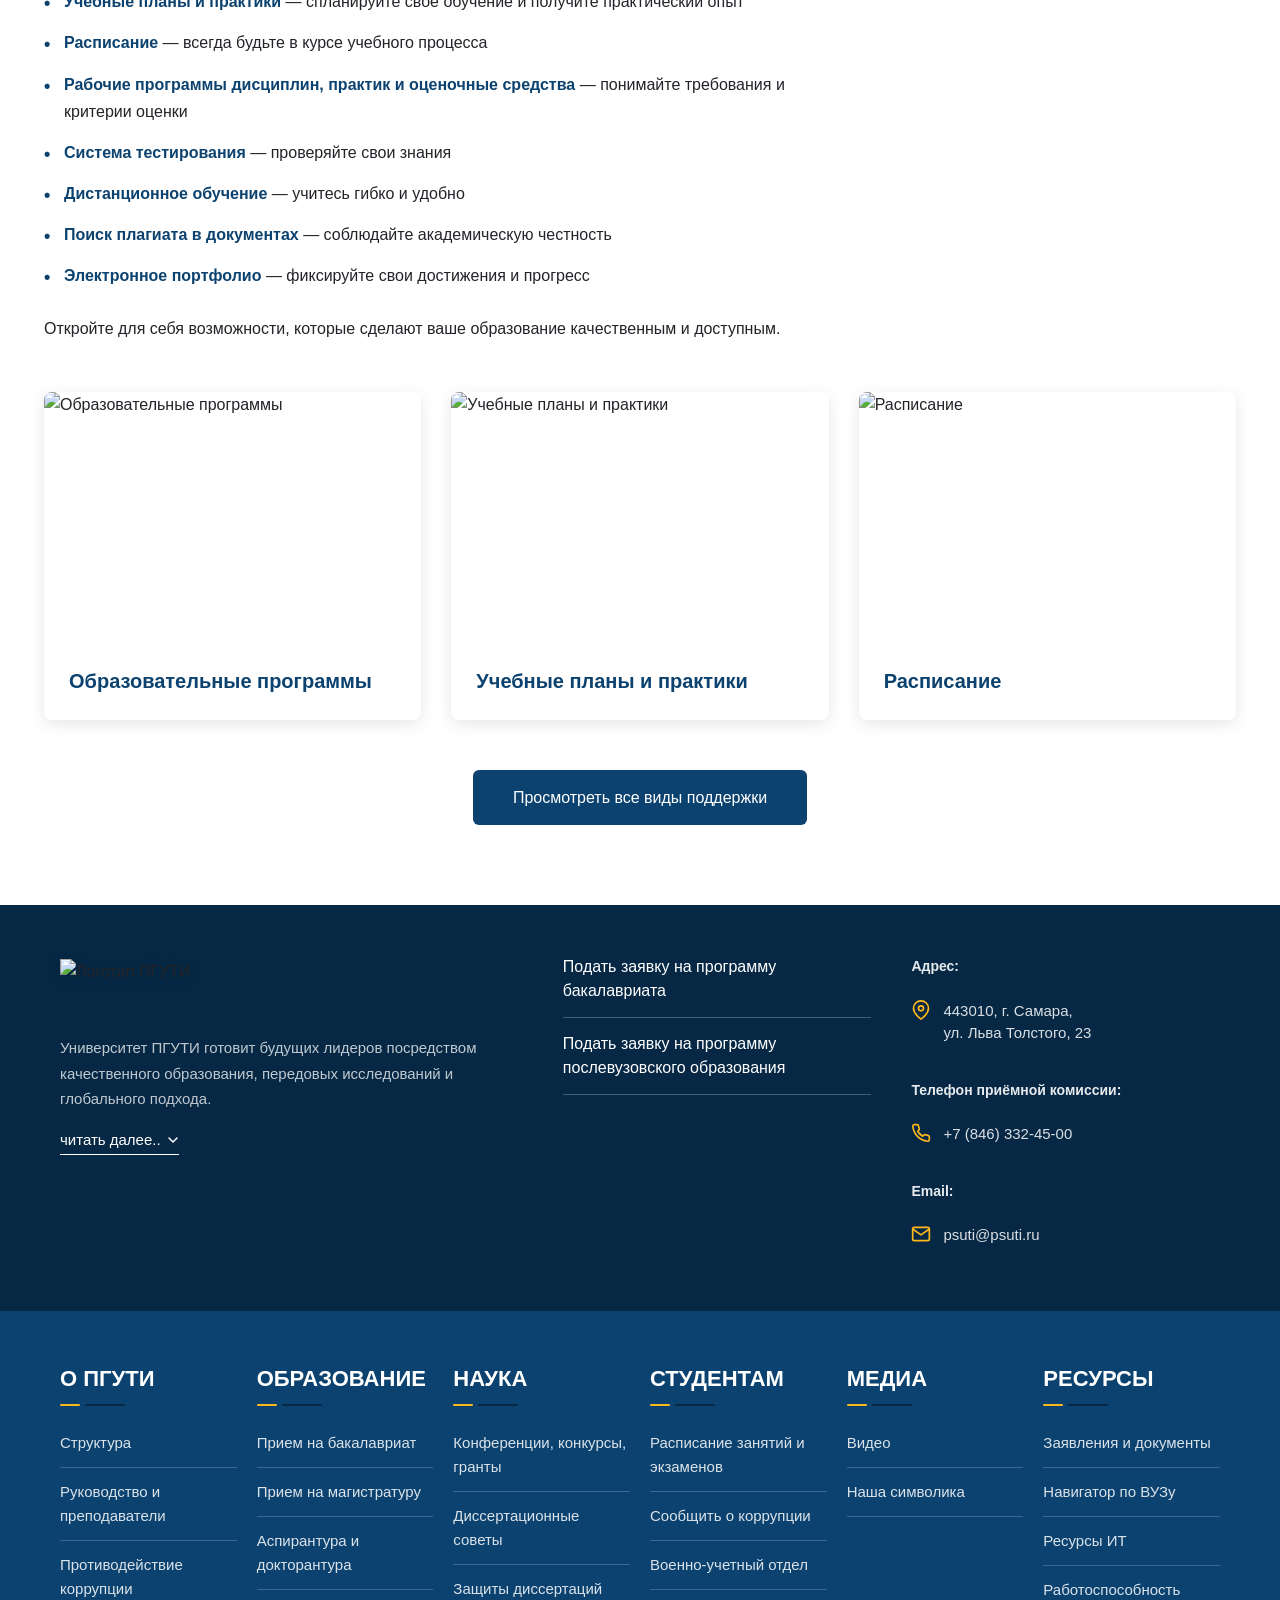
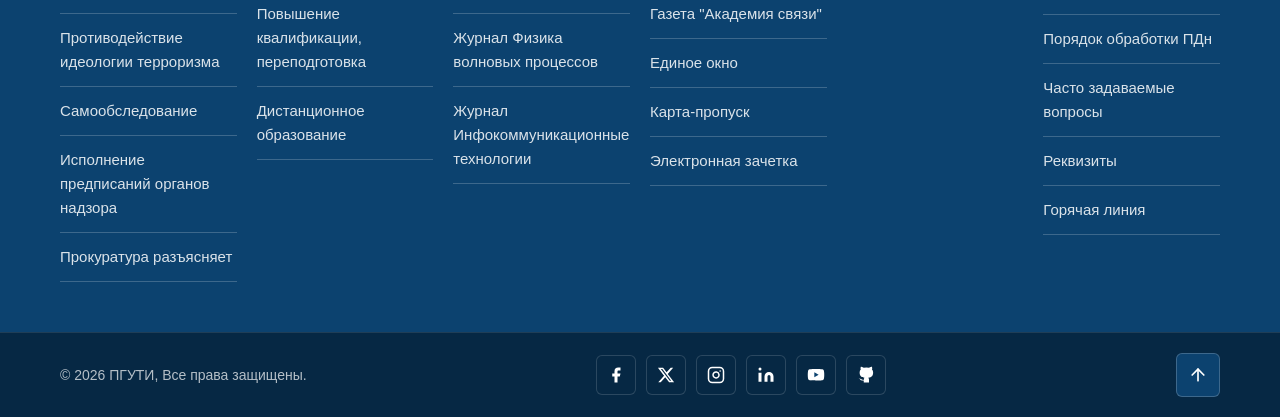
==== commit 600bfde7: "feat: blog and support pages" ====
--- a/index.html
+++ b/index.html
@@ -743,7 +743,7 @@
                 </div>
 
                 <div class="blog-button-wrapper">
-                    <a href="/news" class="btn-blog">Все новости</a>
+                    <a href="blog.html" class="btn-blog">Все новости</a>
                 </div>
             </div>
         </section>
@@ -801,100 +801,10 @@
                         </div>
                     </article>
 
-                    <article class="scholarship-card">
-                        <div class="scholarship-card-image">
-                            <img src="./img/scholarship-4.jpg"
-                                alt="Рабочие программы дисциплин, практик, оценочные средства">
-                        </div>
-                        <div class="scholarship-card-content">
-                            <h3>Рабочие программы дисциплин, практик, оценочные средства</h3>
-                        </div>
-                    </article>
-
-                    <article class="scholarship-card">
-                        <div class="scholarship-card-image">
-                            <img src="./img/scholarship-5.jpg" alt="Система тестирования">
-                        </div>
-                        <div class="scholarship-card-content">
-                            <h3>Система тестирования</h3>
-                        </div>
-                    </article>
-
-                    <article class="scholarship-card">
-                        <div class="scholarship-card-image">
-                            <img src="./img/scholarship-6.jpg" alt="Дистанционное обучение">
-                        </div>
-                        <div class="scholarship-card-content">
-                            <h3>Дистанционное обучение</h3>
-                        </div>
-                    </article>
-
-                    <article class="scholarship-card">
-                        <div class="scholarship-card-image">
-                            <img src="./img/scholarship-7.jpg" alt="Поиск плагиата в документах">
-                        </div>
-                        <div class="scholarship-card-content">
-                            <h3>Поиск плагиата в документах</h3>
-                        </div>
-                    </article>
-
-                    <article class="scholarship-card">
-                        <div class="scholarship-card-image">
-                            <img src="./img/scholarship-8.jpg" alt="Электронное портфолио">
-                        </div>
-                        <div class="scholarship-card-content">
-                            <h3>Электронное портфолио</h3>
-                        </div>
-                    </article>
-
-                    <article class="scholarship-card">
-                        <div class="scholarship-card-image">
-                            <img src="./img/scholarship-9.jpg" alt="Электронные библиотеки">
-                        </div>
-                        <div class="scholarship-card-content">
-                            <h3>Электронные библиотеки</h3>
-                        </div>
-                    </article>
-
-                    <article class="scholarship-card">
-                        <div class="scholarship-card-image">
-                            <img src="./img/scholarship-10.jpg" alt="Электронные издания ПГУТИ">
-                        </div>
-                        <div class="scholarship-card-content">
-                            <h3>Электронные издания ПГУТИ</h3>
-                        </div>
-                    </article>
-
-                    <article class="scholarship-card">
-                        <div class="scholarship-card-image">
-                            <img src="./img/scholarship-11.jpg" alt="Учебно-методический комплекс">
-                        </div>
-                        <div class="scholarship-card-content">
-                            <h3>Учебно-методический комплекс</h3>
-                        </div>
-                    </article>
-
-                    <article class="scholarship-card">
-                        <div class="scholarship-card-image">
-                            <img src="./img/scholarship-12.jpg" alt="Электронное обучение">
-                        </div>
-                        <div class="scholarship-card-content">
-                            <h3>Электронное обучение</h3>
-                        </div>
-                    </article>
-
-                    <article class="scholarship-card">
-                        <div class="scholarship-card-image">
-                            <img src="./img/scholarship-13.jpg" alt="Договор об оказании услуг связи в ПГУТИ">
-                        </div>
-                        <div class="scholarship-card-content">
-                            <h3>Договор об оказании услуг связи в ПГУТИ</h3>
-                        </div>
-                    </article>
                 </div>
 
                 <div class="scholarships-button-wrapper">
-                    <a href="/scholarships" class="btn-scholarships">Просмотреть все стипендии</a>
+                    <a href="support.html" class="btn-scholarships">Просмотреть все виды поддержки</a>
                 </div>
             </div>
         </section>
@@ -915,7 +825,42 @@
                         Университет ПГУТИ готовит будущих лидеров посредством качественного образования,
                         передовых исследований и глобального подхода.
                     </p>
-                    <a href="#" class="footer-read-more">читать далее..</a>
+
+                    <a href="#" class="footer-read-more" aria-expanded="false" aria-controls="about-expand">
+                        <span class="read-more-text">читать далее..</span>
+                        <span class="read-more-icon">
+                            <svg width="12" height="12" viewBox="0 0 12 12" fill="none"
+                                xmlns="http://www.w3.org/2000/svg">
+                                <path d="M2 4L6 8L10 4" stroke="currentColor" stroke-width="1.5" stroke-linecap="round"
+                                    stroke-linejoin="round" />
+                            </svg>
+                        </span>
+                    </a>
+
+                    <div class="footer-expand" id="about-expand" aria-hidden="true">
+                        <div class="footer-expand-inner">
+                            <h3 class="expand-title">О ПГУТИ</h3>
+                            <p>
+                                Поволжский государственный университет телекоммуникаций и информатики (ПГУТИ) —
+                                крупнейший отраслевой вуз связи и информатики в России, основанный в 1956 году.
+                            </p>
+                            <p>
+                                Университет осуществляет подготовку специалистов по широкому спектру направлений:
+                                телекоммуникации, информационные технологии, радиоэлектроника, экономика, менеджмент
+                                и гуманитарные науки.
+                            </p>
+                            <p>
+                                В вузе работают более 40 кафедр, обучается свыше 15 000 студентов. ПГУТИ ведёт
+                                активную научную деятельность и сотрудничает с ведущими компаниями отрасли.
+                            </p>
+                            <ul class="expand-list">
+                                <li>Более 65 лет опыта в подготовке кадров</li>
+                                <li>Современные лаборатории и исследовательские центры</li>
+                                <li>Международные программы обмена</li>
+                                <li>Партнёрство с лидерами IT-отрасли</li>
+                            </ul>
+                        </div>
+                    </div>
                 </div>
 
                 <!-- Ссылки -->
--- a/style.css
+++ b/style.css
@@ -1,27 +1,86 @@
+/* ==========================================================================
+   ПГУТИ — Основные стили
+   Версия: 2.0
+   ========================================================================== */
+
+/* ==========================================================================
+   1. CSS VARIABLES
+   ========================================================================== */
 :root {
+    /* Цвета бренда */
     --color-primary: #0c426f;
     --color-primary-hover: #09355a;
     --color-primary-dark: #062844;
     --color-secondary: #4BA3E3;
     --color-accent: #FFB81C;
+    
+    /* Текст и фон */
     --color-text: #232429;
     --color-text-light: #6b7280;
     --color-white: #ffffff;
     --color-beige: #EDE1D5;
     --color-gray-050: rgb(243, 244, 249);
+    
+    /* Компоненты */
     --color-dropdown-bg: #062844;
     --color-border: rgba(255, 255, 255, 0.15);
     --color-hover: rgba(255, 255, 255, 0.08);
+    
+    /* Анимации и шрифты */
     --transition-speed: 0.3s;
     --font-family: 'Segoe UI', -apple-system, BlinkMacSystemFont, Roboto, sans-serif;
 }
 
-* {
+/* ==========================================================================
+   2. RESET & BASE
+   ========================================================================== */
+*, *::before, *::after {
     margin: 0;
     padding: 0;
     box-sizing: border-box;
 }
-/* Top Bar Styles */
+
+body {
+    font-family: var(--font-family);
+    background: var(--color-gray-050);
+    color: var(--color-text);
+    line-height: 1.6;
+    -webkit-font-smoothing: antialiased;
+    -moz-osx-font-smoothing: grayscale;
+}
+
+.container {
+    max-width: 1280px;
+    margin: 0 auto;
+    padding: 0 24px;
+    width: 100%;
+}
+
+img {
+    max-width: 100%;
+    height: auto;
+    display: block;
+}
+
+a {
+    text-decoration: none;
+    color: inherit;
+}
+
+ul, ol {
+    list-style: none;
+}
+
+button {
+    font: inherit;
+    cursor: pointer;
+    background: none;
+    border: none;
+}
+
+/* ==========================================================================
+   3. TOP BAR
+   ========================================================================== */
 .top-bar {
     background: var(--color-primary-dark);
     color: var(--color-white);
@@ -45,10 +104,8 @@
 
 .top-bar-link {
     color: var(--color-white);
-    text-decoration: none;
     font-weight: 400;
     transition: opacity 0.3s;
-    font-size: 14px;
 }
 
 .top-bar-link:hover {
@@ -61,11 +118,8 @@
 }
 
 .language-btn {
-    background: transparent;
-    border: none;
     color: var(--color-white);
     font-size: 14px;
-    cursor: pointer;
     display: flex;
     align-items: center;
     gap: 5px;
@@ -81,45 +135,9 @@
     font-size: 10px;
 }
 
-/* Responsive */
-@media (max-width: 768px) {
-    .top-bar-content {
-        flex-direction: column;
-        gap: 10px;
-        padding: 8px 0;
-    }
-    
-    .top-bar-links {
-        gap: 15px;
-        flex-wrap: wrap;
-        justify-content: center;
-    }
-    
-    .top-bar-link {
-        font-size: 13px;
-    }
-}
-
-
-body {
-    font-family: var(--font-family);
-    background: var(--color-gray-050);
-    color: var(--color-text);
-    line-height: 1.6;
-}
-
-.container {
-    max-width: 1280px;
-    margin: 0 auto;
-    padding: 0 24px;
-}
-.header-content {
-    display: flex;
-    justify-content: space-between;
-    align-items: center;
-    gap: 30px;
-}
-/* ===== HEADER ===== */
+/* ==========================================================================
+   4. HEADER & NAVIGATION
+   ========================================================================== */
 .header {
     background: var(--color-primary);
     border-bottom: 1px solid var(--color-border);
@@ -127,11 +145,18 @@
     top: 0;
     z-index: 1000;
 }
-/* ===== LOGO ===== */
+
+.header-content {
+    display: flex;
+    justify-content: space-between;
+    align-items: center;
+    gap: 30px;
+}
+
+/* Logo */
 .logo-link {
     display: flex;
     align-items: center;
-    text-decoration: none;
     flex-shrink: 0;
     padding: 4px 0;
     transition: transform 0.3s ease;
@@ -147,8 +172,7 @@
     filter: drop-shadow(0 2px 4px rgba(0, 0, 0, 0.15));
 }
 
-
-/* ===== NAVIGATION ===== */
+/* Navigation */
 .main-nav {
     display: flex;
     align-items: center;
@@ -158,7 +182,6 @@
 
 .nav-menu {
     display: flex;
-    list-style: none;
     gap: 4px;
     align-items: center;
     flex: 1;
@@ -174,7 +197,6 @@
     gap: 6px;
     padding: 22px 16px;
     color: var(--color-white);
-    text-decoration: none;
     font-size: 15px;
     font-weight: 500;
     transition: all var(--transition-speed) ease;
@@ -206,7 +228,7 @@
     transform: scaleX(1);
 }
 
-/* Dropdown Icon */
+/* Dropdown icons */
 .dropdown-icon,
 .submenu-icon {
     display: inline-flex;
@@ -228,14 +250,13 @@
     color: var(--color-accent);
 }
 
-/* ===== DROPDOWN MENU ===== */
+/* Dropdown Menu */
 .dropdown-menu {
     position: absolute;
     top: 100%;
     left: 0;
     background: var(--color-dropdown-bg);
     min-width: 260px;
-    list-style: none;
     padding: 10px 0;
     border-radius: 0 0 8px 8px;
     box-shadow: 0 12px 40px rgba(6, 40, 68, 0.5);
@@ -253,17 +274,12 @@
     transform: translateY(0);
 }
 
-.dropdown-menu li {
-    position: relative;
-}
-
 .dropdown-link {
     display: flex;
     align-items: center;
     justify-content: space-between;
     padding: 12px 24px;
     color: var(--color-white);
-    text-decoration: none;
     font-size: 14px;
     transition: all 0.2s ease;
     border-left: 3px solid transparent;
@@ -280,14 +296,13 @@
     border-bottom: 1px solid var(--color-border);
 }
 
-/* ===== SUBMENU (Вложенное меню) ===== */
+/* Submenu */
 .submenu {
     position: absolute;
     top: 0;
     left: 100%;
     background: var(--color-dropdown-bg);
     min-width: 240px;
-    list-style: none;
     padding: 10px 0;
     border-radius: 8px;
     box-shadow: 0 12px 40px rgba(6, 40, 68, 0.5);
@@ -296,24 +311,20 @@
     transform: translateX(-10px);
     transition: all var(--transition-speed) ease;
     border-left: 3px solid var(--color-accent);
-    margin-left: 0;
     z-index: 101;
 }
 
-/* Показываем подменю при наведении на родительский li */
 .dropdown-menu li:hover > .submenu {
     opacity: 1;
     visibility: visible;
     transform: translateX(0);
 }
 
-/* Стили для ссылок в подменю */
 .submenu .dropdown-link {
     padding: 10px 20px;
     font-size: 13px;
     border-left: 3px solid transparent;
     border-bottom: none;
-    opacity: 1;
 }
 
 .submenu .dropdown-link:hover {
@@ -323,12 +334,11 @@
     color: var(--color-accent);
 }
 
-/* ===== MEGA MENU ===== */
+/* Mega Menu */
 .mega-menu {
     min-width: 280px;
     display: flex;
     flex-direction: column;
-    gap: 0;
     padding: 0;
 }
 
@@ -339,7 +349,6 @@
 }
 
 .mega-menu-column:not(:last-child) {
-    border-right: none;
     border-bottom: 1px solid var(--color-border);
 }
 
@@ -354,7 +363,7 @@
     background: var(--color-hover);
 }
 
-/* ===== SEARCH & MOBILE TOGGLE ===== */
+/* Search & Mobile Toggle */
 .search-toggle,
 .mobile-toggle {
     display: flex;
@@ -366,7 +375,6 @@
     border: 1.5px solid rgba(255, 255, 255, 0.3);
     border-radius: 50%;
     color: var(--color-white);
-    cursor: pointer;
     transition: all var(--transition-speed) ease;
     margin-left: 12px;
     flex-shrink: 0;
@@ -388,48 +396,1711 @@
     display: none;
 }
 
-/* ===== MAIN CONTENT ===== */
-.main-content {
-    padding: 0;
-    min-height: calc(100vh - 80px);
-}
-
-.main-content h1 {
-    font-size: 56px;
-    font-weight: 700;
-    margin-bottom: 20px;
-    letter-spacing: -1.5px;
-    color: var(--color-primary-dark);
-}
-
-.breadcrumb {
+/* ==========================================================================
+   5. PAGE HEADER (Breadcrumb + Title)
+   ========================================================================== */
+.page-header {
+    background: linear-gradient(135deg, var(--color-primary) 0%, var(--color-primary-dark) 100%);
+    padding: 60px 0 80px;
+    color: var(--color-white);
+}
+
+.page-header .breadcrumb {
     display: flex;
     align-items: center;
     gap: 12px;
     font-size: 15px;
     color: var(--color-text-light);
-}
-
-.breadcrumb a {
+    margin-bottom: 20px;
+}
+
+.page-header .breadcrumb a {
+    color: rgba(255, 255, 255, 0.8);
+    transition: color var(--transition-speed) ease;
+}
+
+.page-header .breadcrumb a:hover {
+    color: var(--color-accent);
+}
+
+.page-header .breadcrumb .separator {
+    color: rgba(255, 255, 255, 0.5);
+}
+
+.page-header .breadcrumb .current {
+    color: var(--color-white);
+    font-weight: 500;
+}
+
+.page-header h1 {
+    font-size: 48px;
+    font-weight: 700;
+    margin-bottom: 20px;
+    color: var(--color-white);
+    letter-spacing: -1px;
+}
+
+.page-description {
+    font-size: 18px;
+    line-height: 1.7;
+    color: rgba(255, 255, 255, 0.9);
+    max-width: 800px;
+}
+
+/* ==========================================================================
+   6. HERO SLIDER
+   ========================================================================== */
+.hero-slider {
+    position: relative;
+    background: linear-gradient(135deg, var(--color-primary) 0%, var(--color-primary-dark) 100%);
+    min-height: 650px;
+    width: 100%;
+    overflow: hidden;
+}
+
+.hero-illustration {
+    position: absolute;
+    top: 0;
+    right: 5%;
+    width: 45%;
+    height: 100%;
+    display: flex;
+    align-items: center;
+    justify-content: center;
+    z-index: 10;
+    pointer-events: none;
+}
+
+.hero-illustration img {
+    max-width: 100%;
+    max-height: 650px;
+    object-fit: contain;
+}
+
+.slider-content {
+    position: relative;
+    z-index: 2;
+    min-height: 650px;
+}
+
+.slides-wrapper {
+    position: relative;
+    min-height: 650px;
+    overflow: hidden;
+}
+
+.slide {
+    position: absolute;
+    top: 0;
+    left: 0;
+    width: 55%;
+    height: 100%;
+    display: flex;
+    align-items: center;
+    opacity: 0;
+    visibility: hidden;
+    transform: translateX(-100%);
+    transition: all 0.8s cubic-bezier(0.4, 0, 0.2, 1);
+    will-change: transform, opacity;
+}
+
+.slide.active {
+    opacity: 1;
+    visibility: visible;
+    transform: translateX(0);
+}
+
+.slide.prev {
+    transform: translateX(-30%);
+    opacity: 0;
+}
+
+.slide.next {
+    transform: translateX(100%);
+}
+
+.slide .container {
+    padding: 80px 0 80px 80px;
+    width: 100%;
+}
+
+.slide-tag {
+    display: inline-block;
+    padding: 8px 20px;
+    background: rgba(255, 184, 28, 0.15);
+    border: 1px solid rgba(255, 184, 28, 0.3);
+    border-radius: 20px;
+    color: var(--color-accent);
+    font-size: 13px;
+    font-weight: 600;
+    text-transform: uppercase;
+    letter-spacing: 1px;
+    margin-bottom: 24px;
+}
+
+.slide h1 {
+    font-size: 52px;
+    font-weight: 700;
+    color: var(--color-white);
+    line-height: 1.15;
+    margin-bottom: 20px;
+    letter-spacing: -1px;
+}
+
+.slide p {
+    font-size: 17px;
+    color: rgba(255, 255, 255, 0.85);
+    line-height: 1.7;
+    margin-bottom: 32px;
+    max-width: 550px;
+}
+
+.slide-buttons {
+    display: flex;
+    gap: 14px;
+    flex-wrap: wrap;
+}
+
+/* Buttons (Global) */
+.btn {
+    display: inline-flex;
+    align-items: center;
+    justify-content: center;
+    gap: 10px;
+    padding: 14px 32px;
+    font-size: 15px;
+    font-weight: 600;
+    text-decoration: none;
+    border-radius: 6px;
+    transition: all var(--transition-speed) ease;
+    cursor: pointer;
+    border: 2px solid transparent;
+    font-family: var(--font-family);
+    white-space: nowrap;
+    min-height: 48px;
+}
+
+.btn-primary {
+    background: var(--color-accent);
+    color: var(--color-primary-dark);
+}
+
+.btn-primary:hover {
+    background: #e6a518;
+    transform: translateY(-2px);
+}
+
+.btn-outline {
+    background: transparent;
+    color: var(--color-white);
+    border: 2px solid rgba(255, 255, 255, 0.4);
+}
+
+.btn-outline:hover {
+    background: var(--color-white);
+    color: var(--color-primary-dark);
+    border-color: var(--color-white);
+    transform: translateY(-2px);
+}
+
+/* Slider Progress */
+.slider-progress {
+    position: absolute;
+    bottom: 0;
+    left: 0;
+    height: 4px;
+    background: var(--color-accent);
+    width: 0%;
+    z-index: 10;
+    transition: none;
+}
+
+.slider-progress.running {
+    transition: width 6s linear;
+    width: 100%;
+}
+
+/* Slider Controls */
+.slider-controls {
+    position: absolute;
+    bottom: 40px;
+    left: 0;
+    right: 0;
+    display: flex;
+    align-items: center;
+    justify-content: space-between;
+    padding: 0 80px;
+    z-index: 10;
+}
+
+.slider-dots {
+    display: flex;
+    gap: 10px;
+}
+
+.dot {
+    width: 40px;
+    height: 4px;
+    background: rgba(255, 255, 255, 0.3);
+    border: none;
+    border-radius: 2px;
+    cursor: pointer;
+    transition: all 0.3s ease;
+    padding: 0;
+}
+
+.dot.active {
+    background: var(--color-accent);
+    width: 56px;
+}
+
+.dot:hover {
+    background: rgba(255, 255, 255, 0.6);
+}
+
+.slider-nav {
+    display: flex;
+    gap: 12px;
+}
+
+.nav-btn,
+.pause-btn {
+    display: flex;
+    align-items: center;
+    justify-content: center;
+    width: 48px;
+    height: 48px;
+    background: rgba(255, 255, 255, 0.1);
+    border: 2px solid rgba(255, 255, 255, 0.3);
+    border-radius: 50%;
+    color: var(--color-white);
+    cursor: pointer;
+    transition: all 0.3s ease;
+    backdrop-filter: blur(10px);
+}
+
+.nav-btn:hover,
+.pause-btn:hover {
+    background: var(--color-accent);
+    border-color: var(--color-accent);
+    color: var(--color-primary-dark);
+}
+
+.nav-btn svg,
+.pause-btn svg {
+    width: 20px;
+    height: 20px;
+}
+
+.pause-btn svg {
+    width: 18px;
+    height: 18px;
+}
+
+/* ==========================================================================
+   7. ABOUT SECTION
+   ========================================================================== */
+.about-section {
+    padding: 80px 0;
+    background-color: var(--color-gray-050);
+}
+
+.about-wrapper {
+    display: grid;
+    grid-template-columns: 1fr 1fr;
+    gap: 60px;
+}
+
+.about-images {
+    display: grid;
+    grid-template-columns: 1fr 1fr;
+    gap: 20px;
+    height: 520px;
+}
+
+.img-main {
+    width: 100%;
+    height: 100%;
+    object-fit: cover;
+    border-radius: 16px;
+    box-shadow: 0 20px 40px rgba(12, 66, 111, 0.12);
+    transition: transform var(--transition-speed) ease;
+}
+
+.img-main:hover {
+    transform: scale(1.03);
+}
+
+.img-side {
+    display: flex;
+    flex-direction: column;
+    gap: 20px;
+    height: 100%;
+}
+
+.img-side img {
+    width: 100%;
+    height: 50%;
+    object-fit: cover;
+    border-radius: 16px;
+    box-shadow: 0 20px 40px rgba(12, 66, 111, 0.12);
+    transition: transform var(--transition-speed) ease;
+}
+
+.img-side img:hover {
+    transform: scale(1.03);
+}
+
+.about-content {
+    display: flex;
+    flex-direction: column;
+    padding: 20px 0;
+}
+
+.section-subtitle {
+    font-size: 24px;
+    font-weight: 400;
+    color: var(--color-text);
+    margin: 0 0 8px 0;
+    line-height: 1.3;
+}
+
+.section-title {
+    font-size: 56px;
+    font-weight: 800;
+    color: var(--color-primary-dark);
+    margin: 0 0 28px 0;
+    line-height: 1.1;
+    letter-spacing: -0.02em;
+}
+
+.section-text {
+    font-size: 16px;
+    line-height: 1.7;
+    color: var(--color-text-light);
+    margin: 0 0 40px 0;
+    max-width: 560px;
+}
+
+.section-buttons {
+    display: flex;
+    gap: 20px;
+}
+
+.btn-secondary {
+    background-color: var(--color-primary);
+    color: var(--color-white);
+}
+
+.btn-secondary::before {
+    background-color: var(--color-accent);
+}
+
+.btn-secondary:hover {
+    color: var(--color-primary-dark);
+}
+
+.arrow-icon {
+    flex-shrink: 0;
+    transition: transform var(--transition-speed) ease;
+}
+
+.btn:hover .arrow-icon {
+    transform: rotate(45deg);
+}
+
+/* ==========================================================================
+   8. EVENTS SECTION
+   ========================================================================== */
+.events-section {
+    padding: 80px 0;
+    background-color: var(--color-white);
+}
+
+.events-section .section-title {
+    font-size: 48px;
+    font-weight: 800;
+    color: var(--color-text);
+    margin: 0 0 60px 0;
+    display: flex;
+    align-items: flex-start;
+    gap: 20px;
+    flex-direction: column-reverse;
+}
+
+.title-line {
+    display: inline-block;
+    width: 80px;
+    height: 4px;
+    background: linear-gradient(90deg, var(--color-accent) 50%, var(--color-primary) 50%);
+    border-radius: 2px;
+}
+
+.events-wrapper {
+    display: grid;
+    grid-template-columns: 631px 1fr;
+    gap: 40px;
+    align-items: start;
+}
+
+.calendar-illustration {
+    position: sticky;
+    top: 40px;
+    width: 600px;
+}
+
+.calendar-illustration svg {
+    width: 100%;
+    max-width: 600px;
+    height: 491px;
+    filter: drop-shadow(0 20px 40px rgba(12, 66, 111, 0.15));
+}
+
+.events-list {
+    display: flex;
+    flex-direction: column;
+    gap: 0;
+}
+
+.event-item {
+    padding: 24px 0;
+    border-bottom: 2px solid rgba(12, 66, 111, 0.2);
+}
+
+.event-item:last-child {
+    border-bottom: none;
+}
+
+.event-title {
+    font-size: 18px;
+    font-weight: 600;
+    color: var(--color-primary);
+    margin: 0 0 8px 0;
+    line-height: 1.4;
+}
+
+.event-title a {
+    color: inherit;
+    transition: color var(--transition-speed) ease;
+}
+
+.event-title a:hover {
+    color: var(--color-accent);
+}
+
+.event-title a:active {
+    color: var(--color-primary-dark);
+}
+
+.event-highlight .event-title {
+    color: var(--color-primary-dark);
+}
+
+.event-highlight .event-title a {
+    color: var(--color-primary-dark);
+}
+
+.event-highlight .event-title a:hover {
+    color: var(--color-accent);
+}
+
+.event-date {
+    font-size: 15px;
+    color: var(--color-text-light);
+    font-weight: 400;
+}
+
+/* ==========================================================================
+   9. FACULTIES SECTION
+   ========================================================================== */
+.faculties {
+    padding: 80px 20px;
+    background-color: var(--color-gray-050);
+}
+
+.faculties .container {
+    max-width: 1200px;
+}
+
+.faculties h2 {
+    font-size: 42px;
+    font-weight: 700;
+    color: var(--color-text);
+    margin-bottom: 50px;
+    position: relative;
+    display: inline-block;
+}
+
+.faculties h2::before,
+.faculties h2::after,
+.block-title::before,
+.block-title::after {
+    position: absolute;
+    content: "";
+    bottom: -10px;
+    height: 2px;
+}
+
+.faculties h2::before,
+.block-title::before {
+    background-color: var(--color-accent);
+    width: 16px;
+    left: 0;
+}
+
+.faculties h2::after,
+.block-title::after {
+    background-color: var(--color-primary);
+    left: 18px;
+    width: 60px;
+}
+
+.faculties-grid {
+    display: grid;
+    grid-template-columns: repeat(auto-fit, minmax(320px, 1fr));
+    gap: 30px;
+}
+
+.faculty-card {
+    position: relative;
+    background: #ffffff;
+    padding: 2rem;
+    box-shadow: 0 4px 12px 0 #dddddd;
+    border-radius: 6px;
+    overflow: hidden;
+    isolation: isolate;
+    transition: all 0.4s ease;
+    color: var(--color-text);
+    display: flex;
+    flex-direction: column;
+    min-height: 280px;
+}
+
+.faculty-card::before {
+    content: "";
+    position: absolute;
+    bottom: 0;
+    left: 0;
+    right: 0;
+    width: 100%;
+    height: 6px;
+    background: var(--color-primary);
+    transition: height 0.4s ease;
+    z-index: 0;
+    border-radius: 0 0 6px 6px;
+}
+
+.faculty-card:hover {
+    transform: translateY(-5px);
+    box-shadow: 0 12px 24px rgba(12, 66, 111, 0.2);
+}
+
+.faculty-card:hover::before {
+    height: 100%;
+    background: linear-gradient(180deg, var(--color-primary-dark) 0%, var(--color-primary) 100%);
+    border-radius: 6px;
+}
+
+.faculty-card-content {
+    position: relative;
+    z-index: 1;
+    display: flex;
+    flex-direction: column;
+    height: 100%;
+}
+
+.faculty-card h3 {
+    font-size: 13px;
+    font-weight: 700;
+    color: var(--color-secondary);
+    margin-bottom: 12px;
+    letter-spacing: 1px;
+    text-transform: uppercase;
+    transition: color 0.4s ease;
+}
+
+.faculty-card p {
+    font-size: 18px;
+    font-weight: 600;
+    line-height: 1.5;
+    color: var(--color-text);
+    margin-bottom: 20px;
+    flex: 1;
+    transition: color 0.4s ease;
+}
+
+.faculty-card .learn-more {
+    font-size: 15px;
+    font-weight: 600;
+    color: var(--color-primary);
+    position: relative;
+    display: inline-block;
+    transition: color 0.4s ease;
+}
+
+.faculty-card .learn-more::after {
+    content: '';
+    position: absolute;
+    bottom: -2px;
+    left: 0;
+    width: 0;
+    height: 2px;
+    background: var(--color-accent);
+    transition: width 0.4s ease;
+}
+
+.faculty-card:hover h3,
+.faculty-card:hover p {
+    color: var(--color-white);
+}
+
+.faculty-card:hover .learn-more {
+    color: var(--color-accent);
+}
+
+.faculty-card:hover .learn-more::after {
+    width: 100%;
+}
+
+/* ==========================================================================
+   10. NOTIFICATIONS SECTION
+   ========================================================================== */
+.notifications {
+    padding: 80px 20px;
+    background-color: var(--color-white);
+}
+
+.notifications .container {
+    max-width: 1200px;
+}
+
+.block-title {
+    font-size: 42px;
+    font-weight: 700;
+    color: var(--color-text);
+    margin-bottom: 50px;
+    position: relative;
+    display: inline-block;
+}
+
+.notifications-wrapper {
+    display: grid;
+    grid-template-columns: 1fr 1fr;
+    gap: 60px;
+    align-items: center;
+}
+
+.notifications-list {
+    display: flex;
+    flex-direction: column;
+}
+
+.notification-item {
+    padding: 20px 0;
+    border-bottom: 1px solid rgba(12, 66, 111, 0.2);
+}
+
+.notification-item:first-child {
+    padding-top: 0;
+}
+
+.notification-item:last-child {
+    border-bottom: 1px solid rgba(12, 66, 111, 0.2);
+}
+
+.notification-title {
+    display: block;
+    font-size: 17px;
+    font-weight: 500;
+    color: var(--color-primary);
+    line-height: 1.5;
+    margin-bottom: 8px;
+    transition: color 0.3s ease;
+}
+
+.notification-title:hover {
+    color: var(--color-primary-hover);
+    text-decoration: underline;
+}
+
+.notification-title--active {
+    color: var(--color-primary);
+    font-weight: 700;
+}
+
+.notification-title--active:hover {
+    color: var(--color-primary-hover);
+}
+
+.notification-date {
+    font-size: 15px;
+    color: var(--color-text-light);
+    font-weight: 400;
+}
+
+.notifications-image {
+    position: relative;
+    border-radius: 12px;
+    overflow: hidden;
+    background-color: var(--color-primary-dark);
+    display: flex;
+    align-items: center;
+    justify-content: center;
+    min-height: 500px;
+}
+
+.notifications-image img {
+    width: 100%;
+    height: 100%;
+    object-fit: cover;
+}
+
+/* ==========================================================================
+   11. BLOG SECTION (with Sidebar)
+   ========================================================================== */
+.blog-section,
+.blog-section-with-sidebar {
+    padding: 80px 20px;
+    background-color: var(--color-white);
+}
+
+.blog-section .container,
+.blog-section-with-sidebar .container {
+    max-width: 1200px;
+}
+
+.blog-section .block-title {
+    margin-bottom: 50px;
+}
+
+.blog-grid {
+    display: grid;
+    grid-template-columns: repeat(auto-fit, minmax(350px, 1fr));
+    gap: 30px;
+    margin-bottom: 50px;
+}
+
+.blog-card {
+    background: var(--color-white);
+    border-radius: 8px;
+    overflow: hidden;
+    box-shadow: 0 4px 15px rgba(0, 0, 0, 0.1);
+    transition: transform var(--transition-speed) ease, box-shadow var(--transition-speed) ease;
+}
+
+.blog-card:hover {
+    transform: translateY(-5px);
+    box-shadow: 0 8px 25px rgba(12, 66, 111, 0.2);
+}
+
+.blog-card-image {
+    width: 100%;
+    height: 250px;
+    overflow: hidden;
+}
+
+.blog-card-image img {
+    width: 100%;
+    height: 100%;
+    object-fit: cover;
+    transition: transform var(--transition-speed) ease;
+}
+
+.blog-card:hover .blog-card-image img {
+    transform: scale(1.05);
+}
+
+.blog-card-content {
+    padding: 25px;
+}
+
+.news-date {
+    font-size: 14px;
+    color: var(--color-text-light);
+    font-weight: 500;
+    margin-bottom: 10px;
+}
+
+.blog-card-content h3 {
+    font-size: 20px;
+    font-weight: 600;
+    color: var(--color-primary);
+    line-height: 1.4;
+    margin: 0;
+    transition: color var(--transition-speed) ease;
+}
+
+.blog-card-content h3 a {
     color: var(--color-primary);
     text-decoration: none;
     transition: color var(--transition-speed) ease;
 }
 
-.breadcrumb a:hover {
+.blog-card:hover .blog-card-content h3,
+.blog-card:hover .blog-card-content h3 a {
+    color: var(--color-primary-hover);
+}
+
+.blog-button-wrapper {
+    text-align: center;
+}
+
+.btn-blog {
+    display: inline-block;
+    padding: 15px 40px;
+    background-color: var(--color-primary);
+    color: var(--color-white);
+    border-radius: 6px;
+    font-size: 16px;
+    font-weight: 500;
+    transition: background-color var(--transition-speed) ease, transform 0.2s ease;
+}
+
+.btn-blog:hover {
+    background-color: var(--color-primary-hover);
+    transform: translateY(-2px);
+}
+
+/* Blog with Sidebar Layout */
+.blog-layout {
+    display: grid;
+    grid-template-columns: 1fr 380px;
+    gap: 40px;
+    align-items: start;
+}
+
+.blog-main {
+    min-width: 0;
+}
+
+.blog-section-with-sidebar .blog-grid {
+    grid-template-columns: repeat(2, 1fr);
+    gap: 24px;
+    margin-bottom: 40px;
+}
+
+/* Sidebar */
+.blog-sidebar {
+    position: sticky;
+    top: 100px;
+    display: flex;
+    flex-direction: column;
+    gap: 32px;
+}
+
+.sidebar-widget {
+    background: #fff;
+    border-radius: 12px;
+    padding: 28px;
+    box-shadow: 0 4px 20px rgba(12, 66, 111, 0.08);
+}
+
+.widget-title {
+    font-size: 22px;
+    font-weight: 700;
+    color: var(--color-text);
+    margin: 0 0 20px;
+    padding-bottom: 12px;
+    border-bottom: 3px solid transparent;
+    border-image: linear-gradient(90deg, var(--color-accent) 50%, var(--color-primary) 50%) 1;
+    display: inline-block;
+}
+
+/* Search Form */
+.search-form {
+    display: flex;
+    flex-direction: column;
+    gap: 12px;
+}
+
+.search-input {
+    padding: 14px 18px;
+    border: 2px solid rgba(12, 66, 111, 0.2);
+    border-radius: 8px;
+    font-size: 15px;
+    font-family: inherit;
+    transition: all var(--transition-speed) ease;
+    background: var(--color-gray-050);
+}
+
+.search-input:focus {
+    outline: none;
+    border-color: var(--color-primary);
+    background: var(--color-white);
+    box-shadow: 0 0 0 4px rgba(12, 66, 111, 0.1);
+}
+
+.search-button {
+    padding: 14px 24px;
+    background: var(--color-primary);
+    color: var(--color-white);
+    border: none;
+    border-radius: 8px;
+    font-size: 16px;
+    font-weight: 600;
+    transition: all var(--transition-speed) ease;
+}
+
+.search-button:hover {
+    background: var(--color-primary-hover);
+    transform: translateY(-2px);
+}
+
+/* Category List */
+.category-list {
+    list-style: none;
+}
+
+.category-list li {
+    border-bottom: 1px solid rgba(12, 66, 111, 0.15);
+}
+
+.category-list li:last-child {
+    border-bottom: none;
+}
+
+.category-list a {
+    display: block;
+    padding: 12px 0;
+    color: var(--color-primary);
+    font-size: 15px;
+    font-weight: 500;
+    transition: all var(--transition-speed) ease;
+    position: relative;
+}
+
+.category-list a::before {
+    content: '';
+    position: absolute;
+    left: 0;
+    bottom: 0;
+    width: 0;
+    height: 2px;
+    background: var(--color-accent);
+    transition: width var(--transition-speed) ease;
+}
+
+.category-list a:hover {
+    color: var(--color-primary-hover);
+    padding-left: 8px;
+}
+
+.category-list a:hover::before {
+    width: 40px;
+}
+
+/* Recent Posts List */
+.recent-posts-list {
+    list-style: none;
+}
+
+.recent-posts-list li {
+    border-bottom: 1px solid rgba(12, 66, 111, 0.15);
+    padding: 16px 0;
+    transition: all var(--transition-speed) ease;
+}
+
+.recent-posts-list li:last-child {
+    border-bottom: none;
+    padding-bottom: 0;
+}
+
+.recent-posts-list li:first-child {
+    padding-top: 0;
+}
+
+.recent-posts-list a {
+    display: flex;
+    align-items: flex-start;
+    justify-content: space-between;
+    gap: 12px;
+    position: relative;
+    padding-right: 24px;
+}
+
+.post-title {
+    flex: 1;
+    color: var(--color-primary);
+    font-size: 15px;
+    line-height: 1.5;
+    font-weight: 500;
+    transition: all var(--transition-speed) ease;
+}
+
+.post-arrow {
+    flex-shrink: 0;
+    width: 20px;
+    height: 20px;
+    position: relative;
+    opacity: 0;
+    transform: translateX(-10px);
+    transition: all var(--transition-speed) ease;
+}
+
+.post-arrow::before {
+    content: '';
+    position: absolute;
+    top: 50%;
+    left: 0;
+    transform: translateY(-50%);
+    width: 0;
+    height: 0;
+    border-top: 5px solid transparent;
+    border-bottom: 5px solid transparent;
+    border-left: 7px solid var(--color-accent);
+    transition: all var(--transition-speed) ease;
+}
+
+.recent-posts-list a:hover .post-title {
+    color: var(--color-primary-hover);
+    padding-left: 8px;
+}
+
+.recent-posts-list a:hover .post-arrow {
+    opacity: 1;
+    transform: translateX(0);
+}
+
+.recent-posts-list a:hover .post-arrow::before {
+    border-left-color: var(--color-primary);
+}
+
+.recent-posts-list a::after {
+    content: '';
+    position: absolute;
+    bottom: 0;
+    left: 0;
+    width: 0;
+    height: 2px;
+    background: linear-gradient(90deg, var(--color-accent), var(--color-primary));
+    transition: width var(--transition-speed) ease;
+}
+
+.recent-posts-list a:hover::after {
+    width: 100%;
+}
+
+.recent-posts-list li:hover {
+    background: rgba(255, 184, 28, 0.05);
+    margin: 0 -8px;
+    padding-left: 8px;
+    padding-right: 8px;
+    border-radius: 6px;
+}
+
+/* Tags Cloud */
+.tags-cloud {
+    display: flex;
+    flex-wrap: wrap;
+    gap: 10px;
+}
+
+.tag {
+    display: inline-block;
+    padding: 8px 16px;
+    background: var(--color-gray-050);
+    color: var(--color-primary);
+    border-radius: 6px;
+    font-size: 14px;
+    font-weight: 500;
+    transition: all var(--transition-speed) ease;
+    border: 1px solid rgba(12, 66, 111, 0.15);
+}
+
+.tag:hover {
+    background: var(--color-primary);
+    color: var(--color-white);
+    transform: translateY(-2px);
+    box-shadow: 0 4px 12px rgba(12, 66, 111, 0.2);
+}
+
+/* Load More Button Animations */
+.btn-blog {
+    position: relative;
+    overflow: hidden;
+}
+
+.btn-blog::before {
+    content: '';
+    position: absolute;
+    top: 50%;
+    left: 50%;
+    width: 0;
+    height: 0;
+    border-radius: 50%;
+    background: rgba(255, 255, 255, 0.3);
+    transform: translate(-50%, -50%);
+    transition: width 0.6s ease, height 0.6s ease;
+}
+
+.btn-blog:active::before {
+    width: 300px;
+    height: 300px;
+}
+
+.btn-blog.loading {
+    pointer-events: none;
+    opacity: 0.8;
+}
+
+.btn-blog.loading::after {
+    content: '';
+    position: absolute;
+    width: 16px;
+    height: 16px;
+    top: 50%;
+    left: 50%;
+    margin-left: -8px;
+    margin-top: -8px;
+    border: 2px solid rgba(255, 255, 255, 0.3);
+    border-top-color: var(--color-white);
+    border-radius: 50%;
+    animation: spin 0.8s linear infinite;
+}
+
+@keyframes spin {
+    to { transform: rotate(360deg); }
+}
+
+/* Fade-in animation for recent posts */
+@keyframes fadeInUp {
+    from {
+        opacity: 0;
+        transform: translateY(10px);
+    }
+    to {
+        opacity: 1;
+        transform: translateY(0);
+    }
+}
+
+.recent-posts-list li {
+    animation: fadeInUp 0.4s ease forwards;
+}
+
+.recent-posts-list li:nth-child(1) { animation-delay: 0.05s; }
+.recent-posts-list li:nth-child(2) { animation-delay: 0.1s; }
+.recent-posts-list li:nth-child(3) { animation-delay: 0.15s; }
+.recent-posts-list li:nth-child(4) { animation-delay: 0.2s; }
+.recent-posts-list li:nth-child(5) { animation-delay: 0.25s; }
+.recent-posts-list li:nth-child(6) { animation-delay: 0.3s; }
+.recent-posts-list li:nth-child(7) { animation-delay: 0.35s; }
+.recent-posts-list li:nth-child(8) { animation-delay: 0.4s; }
+.recent-posts-list li:nth-child(9) { animation-delay: 0.45s; }
+
+/* ==========================================================================
+   12. SCHOLARSHIPS SECTION
+   ========================================================================== */
+.scholarships-section {
+    padding: 80px 20px;
+    background-color: var(--color-white);
+}
+
+.scholarships-intro {
+    max-width: 800px;
+    margin-bottom: 50px;
+}
+
+.scholarships-intro p {
+    font-size: 16px;
+    line-height: 1.7;
+    color: var(--color-text);
+    margin: 0 0 20px 0;
+}
+
+.scholarships-intro p:last-child {
+    margin-bottom: 0;
+}
+
+.scholarships-intro ul {
+    list-style: none;
+    padding: 0;
+    margin: 25px 0;
+}
+
+.scholarships-intro ul li {
+    position: relative;
+    padding-left: 20px;
+    margin-bottom: 14px;
+    font-size: 16px;
+    line-height: 1.7;
+    color: var(--color-text);
+}
+
+.scholarships-intro ul li::before {
+    content: '•';
+    position: absolute;
+    left: 0;
+    color: var(--color-primary);
+    font-weight: bold;
+    font-size: 18px;
+}
+
+.scholarships-intro ul li strong {
+    color: var(--color-primary);
+    font-weight: 600;
+    transition: color var(--transition-speed) ease;
+}
+
+.scholarships-intro ul li:hover strong {
+    color: var(--color-primary-hover);
+}
+
+.scholarships-grid {
+    display: grid;
+    grid-template-columns: repeat(auto-fit, minmax(350px, 1fr));
+    gap: 30px;
+    margin-bottom: 50px;
+}
+
+.scholarship-card {
+    background: var(--color-white);
+    border-radius: 8px;
+    overflow: hidden;
+    box-shadow: 0 4px 15px rgba(0, 0, 0, 0.1);
+    transition: transform var(--transition-speed) ease, box-shadow var(--transition-speed) ease;
+}
+
+.scholarship-card:hover {
+    transform: translateY(-5px);
+    box-shadow: 0 8px 25px rgba(12, 66, 111, 0.2);
+}
+
+.scholarship-card-image {
+    width: 100%;
+    height: 250px;
+    overflow: hidden;
+}
+
+.scholarship-card-image img {
+    width: 100%;
+    height: 100%;
+    object-fit: cover;
+    transition: transform var(--transition-speed) ease;
+}
+
+.scholarship-card:hover .scholarship-card-image img {
+    transform: scale(1.05);
+}
+
+.scholarship-card-content {
+    padding: 25px;
+}
+
+.scholarship-card-content h3 {
+    font-size: 20px;
+    font-weight: 600;
+    color: var(--color-primary);
+    line-height: 1.4;
+    margin: 0;
+    transition: color var(--transition-speed) ease;
+}
+
+.scholarship-card:hover .scholarship-card-content h3 {
+    color: var(--color-primary-hover);
+}
+
+.scholarships-button-wrapper {
+    text-align: center;
+}
+
+.btn-scholarships {
+    display: inline-block;
+    padding: 15px 40px;
+    background-color: var(--color-primary);
+    color: var(--color-white);
+    border-radius: 6px;
+    font-size: 16px;
+    font-weight: 500;
+    transition: background-color var(--transition-speed) ease, transform 0.2s ease;
+}
+
+.btn-scholarships:hover {
+    background-color: var(--color-primary-hover);
+    transform: translateY(-2px);
+}
+
+/* ==========================================================================
+   13. FOOTER
+   ========================================================================== */
+.footer {
+    font-family: var(--font-family);
+}
+
+.footer-container {
+    max-width: 1200px;
+    margin: 0 auto;
+    padding: 0 20px;
+}
+
+/* Footer Top */
+.footer-top {
+    background-color: var(--color-primary-dark);
+    padding: 50px 0;
+}
+
+.footer-top-container {
+    display: grid;
+    grid-template-columns: 1.5fr 1fr 1fr;
+    gap: 40px;
+    align-items: start;
+}
+
+.footer-about {
+    display: flex;
+    flex-direction: column;
+    align-items: flex-start;
+}
+
+.footer-logo-wrapper {
+    margin-bottom: 16px;
+}
+
+.footer-about-text {
+    font-size: 15px;
+    line-height: 1.7;
+    color: color-mix(in srgb, var(--color-white) 75%, transparent);
+    margin: 0 0 16px 0;
+}
+
+/* Footer Expandable */
+.footer-read-more {
+    display: inline-flex;
+    align-items: center;
+    gap: 6px;
+    font-size: 15px;
+    color: var(--color-white);
+    text-decoration: none;
+    border-bottom: 1px solid var(--color-white);
+    padding-bottom: 2px;
+    cursor: pointer;
+    transition: color var(--transition-speed) ease, border-color var(--transition-speed) ease;
+}
+
+.footer-read-more:hover {
     color: var(--color-accent);
-}
-
-.breadcrumb .separator {
-    color: var(--color-text-light);
-}
-
-.breadcrumb .current {
+    border-color: var(--color-accent);
+}
+
+.read-more-icon {
+    display: inline-flex;
+    transition: transform var(--transition-speed) ease;
+}
+
+.footer-read-more[aria-expanded="true"] .read-more-icon {
+    transform: rotate(180deg);
+}
+
+.footer-expand {
+    width: 100%;
+    max-height: 0;
+    overflow: hidden;
+    opacity: 0;
+    transform: translateY(-8px);
+    transition: max-height 0.5s ease, opacity var(--transition-speed) ease,
+                transform var(--transition-speed) ease, margin var(--transition-speed) ease;
+    margin-top: 0;
+}
+
+.footer-expand.is-open {
+    opacity: 1;
+    transform: translateY(0);
+    margin-top: 20px;
+}
+
+.footer-expand-inner {
+    padding: 20px 24px;
+    background: var(--color-dropdown-bg);
+    border-left: 3px solid var(--color-accent);
+    border-radius: 0 8px 8px 0;
+    box-shadow: 0 8px 24px rgba(0, 0, 0, 0.15);
+}
+
+.expand-title {
+    font-size: 18px;
+    font-weight: 600;
+    color: var(--color-white);
+    margin: 0 0 12px;
+    position: relative;
+    display: inline-block;
+    padding-bottom: 8px;
+}
+
+.expand-title::after {
+    content: "";
+    position: absolute;
+    left: 0;
+    bottom: 0;
+    width: 40px;
+    height: 2px;
+    background: var(--color-accent);
+}
+
+.footer-expand-inner p {
+    font-size: 14px;
+    line-height: 1.7;
+    color: color-mix(in srgb, var(--color-white) 80%, transparent);
+    margin: 0 0 10px;
+}
+
+.footer-expand-inner p:last-of-type {
+    margin-bottom: 14px;
+}
+
+.expand-list {
+    margin: 0;
+    padding-left: 20px;
+    list-style: none;
+}
+
+.expand-list li {
+    position: relative;
+    padding-left: 16px;
+    font-size: 14px;
+    line-height: 1.8;
+    color: color-mix(in srgb, var(--color-white) 80%, transparent);
+}
+
+.expand-list li::before {
+    content: "";
+    position: absolute;
+    left: 0;
+    top: 11px;
+    width: 6px;
+    height: 6px;
+    background: var(--color-accent);
+    border-radius: 50%;
+}
+
+.footer-expand-inner:hover {
+    background: color-mix(in srgb, var(--color-dropdown-bg) 92%, var(--color-accent) 8%);
+    transition: background var(--transition-speed) ease;
+}
+
+/* Footer Links */
+.footer-links-col {
+    display: flex;
+    flex-direction: column;
+}
+
+.footer-link-item {
+    font-size: 16px;
+    color: var(--color-white);
+    padding: 14px 0;
+    border-bottom: 1px solid rgba(255, 255, 255, 0.25);
+    line-height: 1.5;
+    transition: color var(--transition-speed) ease;
+}
+
+.footer-link-item:first-child {
+    padding-top: 0;
+}
+
+.footer-link-item:hover {
+    color: var(--color-accent);
+}
+
+/* Footer Contacts */
+.footer-contacts-col {
+    display: flex;
+    flex-direction: column;
+}
+
+.footer-contact-block {
+    margin-bottom: 20px;
+}
+
+.footer-contact-block:last-child {
+    margin-bottom: 0;
+}
+
+.footer-contact-label {
+    font-size: 14px;
+    font-weight: 600;
+    color: rgba(255, 255, 255, 0.9);
+    margin-bottom: 8px;
+}
+
+.footer-contact-item {
+    display: flex;
+    align-items: flex-start;
+    gap: 12px;
+    font-size: 15px;
+    color: rgba(255, 255, 255, 0.85);
+    line-height: 1.5;
+    padding: 14px 0;
+    border-bottom: 1px solid rgba(255, 255, 255, 0.25);
+}
+
+.footer-contact-item:first-child {
+    padding-top: 0;
+}
+
+.footer-contact-item:last-child {
+    border-bottom: none;
+}
+
+.footer-contact-item span {
+    display: block;
+}
+
+.footer-icon {
+    flex-shrink: 0;
+}
+
+/* Footer Middle */
+.footer-middle {
+    background-color: var(--color-primary);
+    padding: 50px 0;
+}
+
+.footer-middle-container {
+    display: grid;
+    grid-template-columns: repeat(6, 1fr);
+    gap: 20px;
+}
+
+.footer-nav-col {
+    display: flex;
+    flex-direction: column;
+}
+
+.footer-nav-title {
+    font-size: 22px;
+    font-weight: 700;
+    color: var(--color-white);
+    margin: 0 0 25px 0;
+    position: relative;
+    display: inline-block;
+    padding-bottom: 10px;
+}
+
+.footer-nav-title::before {
+    content: '';
+    position: absolute;
+    bottom: 0;
+    left: 0;
+    width: 20px;
+    height: 2px;
+    background-color: var(--color-accent);
+    border-radius: 2px;
+}
+
+.footer-nav-title::after {
+    content: '';
+    position: absolute;
+    bottom: 0;
+    left: 25px;
+    width: 40px;
+    height: 2px;
+    background-color: var(--color-primary-dark);
+    border-radius: 2px;
+}
+
+.footer-nav-link {
+    font-size: 15px;
+    color: rgba(255, 255, 255, 0.85);
+    padding: 12px 0;
+    border-bottom: 1px solid rgba(255, 255, 255, 0.2);
+    transition: color var(--transition-speed) ease, padding-left var(--transition-speed) ease;
+}
+
+.footer-nav-link:first-of-type {
+    padding-top: 0;
+}
+
+.footer-nav-link:hover {
+    color: var(--color-accent);
+    padding-left: 8px;
+}
+
+/* Footer Bottom */
+.footer-bottom {
+    background-color: var(--color-primary-dark);
+    padding: 20px 0;
+    border-top: 1px solid rgba(255, 255, 255, 0.1);
+}
+
+.footer-bottom-container {
+    display: flex;
+    align-items: center;
+    justify-content: space-between;
+    gap: 20px;
+}
+
+.footer-copyright {
+    font-size: 14px;
+    color: rgba(255, 255, 255, 0.7);
+    margin: 0;
+}
+
+.footer-socials {
+    display: flex;
+    gap: 10px;
+}
+
+.footer-social-link {
+    display: flex;
+    align-items: center;
+    justify-content: center;
+    width: 40px;
+    height: 40px;
+    background-color: var(--color-primary-dark);
+    border: 1px solid rgba(255, 255, 255, 0.15);
+    border-radius: 6px;
+    color: var(--color-white);
+    transition: background-color var(--transition-speed) ease, color var(--transition-speed) ease, transform 0.2s ease;
+}
+
+.footer-social-link:hover {
+    background-color: var(--color-accent);
     color: var(--color-primary-dark);
-    font-weight: 500;
-}
-
-/* ===== RESPONSIVE ===== */
+    transform: translateY(-2px);
+}
+
+.footer-scroll-top {
+    display: flex;
+    align-items: center;
+    justify-content: center;
+    width: 44px;
+    height: 44px;
+    background-color: var(--color-primary);
+    border: 1px solid rgba(255, 255, 255, 0.2);
+    border-radius: 6px;
+    color: var(--color-white);
+    transition: background-color var(--transition-speed) ease, transform 0.2s ease;
+}
+
+.footer-scroll-top:hover {
+    background-color: var(--color-accent);
+    color: var(--color-primary-dark);
+    transform: translateY(-2px);
+}
+
+/* ==========================================================================
+   14. RESPONSIVE DESIGN
+   ========================================================================== */
+
+/* Top Bar Responsive */
+@media (max-width: 768px) {
+    .top-bar-content {
+        flex-direction: column;
+        gap: 10px;
+        padding: 8px 0;
+    }
+    
+    .top-bar-links {
+        gap: 15px;
+        flex-wrap: wrap;
+        justify-content: center;
+    }
+    
+    .top-bar-link {
+        font-size: 13px;
+    }
+}
+
+/* Header & Nav Responsive */
 @media (max-width: 1100px) {
     .nav-link {
         padding: 20px 12px;
@@ -535,7 +2206,6 @@
         border-bottom: 1px solid var(--color-border);
     }
 
-    /* На мобильных подменю открывается внутри */
     .submenu {
         position: static;
         opacity: 1;
@@ -596,282 +2266,19 @@
         height: 16px;
     }
 }
-/* ===== HERO SLIDER ===== */
-/* ===== HERO SLIDER ===== */
-.hero-slider {
-    position: relative;
-    background: linear-gradient(135deg, var(--color-primary) 0%, var(--color-primary-dark) 100%);
-    min-height: 650px;
-    width: 100%;
-    overflow: hidden;
-}
-
-/* Статичная иллюстрация - НЕЗАВИСИМАЯ ОТ СЛАЙДОВ */
-.hero-illustration {
-    position: absolute;
-    top: 0;
-    right: 5%;
-    width: 45%;
-    height: 100%;
-    display: flex;
-    align-items: center;
-    justify-content: center;
-    z-index: 10;
-    pointer-events: none;
-}
-
-.hero-illustration img {
-    max-width: 100%;
-    max-height: 650px;
-    object-fit: contain;
-}
-
-/* Контент слайдера */
-.slider-content {
-    position: relative;
-    z-index: 2;
-    min-height: 650px;
-}
-
-.slides-wrapper {
-    position: relative;
-    min-height: 650px;
-    overflow: hidden;
-}
-
-.slide {
-    position: absolute;
-    top: 0;
-    left: 0;
-    width: 55%;
-    height: 100%;
-    display: flex;
-    align-items: center;
-    opacity: 0;
-    visibility: hidden;
-    transform: translateX(-100%);
-    transition: all 0.8s cubic-bezier(0.4, 0, 0.2, 1);
-    will-change: transform, opacity;
-}
-
-.slide.active {
-    opacity: 1;
-    visibility: visible;
-    transform: translateX(0);
-}
-
-.slide.prev {
-    transform: translateX(-30%);
-    opacity: 0;
-}
-
-.slide.next {
-    transform: translateX(100%);
-}
-
-.slide .container {
-    padding: 80px 0 80px 80px; /* ИСПРАВЛЕНО: отступ слева, а не справа */
-    width: 100%;
-}
-
-.slide-tag {
-    display: inline-block;
-    padding: 8px 20px;
-    background: rgba(255, 184, 28, 0.15);
-    border: 1px solid rgba(255, 184, 28, 0.3);
-    border-radius: 20px;
-    color: var(--color-accent);
-    font-size: 13px;
-    font-weight: 600;
-    text-transform: uppercase;
-    letter-spacing: 1px;
-    margin-bottom: 24px;
-}
-
-.slide h1 {
-    font-size: 52px;
-    font-weight: 700;
-    color: var(--color-white);
-    line-height: 1.15;
-    margin-bottom: 20px;
-    letter-spacing: -1px;
-}
-
-.slide p {
-    font-size: 17px;
-    color: rgba(255, 255, 255, 0.85);
-    line-height: 1.7;
-    margin-bottom: 32px;
-    max-width: 550px;
-}
-
-.slide-buttons {
-    display: flex;
-    gap: 14px;
-    flex-wrap: wrap;
-}
-
-.btn {
-    display: inline-flex;
-    align-items: center;
-    padding: 14px 32px;
-    font-size: 15px;
-    font-weight: 600;
-    text-decoration: none;
-    border-radius: 6px;
-    transition: all var(--transition-speed) ease;
-    cursor: pointer;
-    border: 2px solid transparent;
-}
-
-.btn-primary {
-    background: var(--color-accent);
-    color: var(--color-primary-dark);
-}
-
-.btn-primary:hover {
-    background: #e6a518;
-    transform: translateY(-2px);
-}
-
-.btn-outline {
-    background: transparent;
-    color: var(--color-white);
-    border: 2px solid rgba(255, 255, 255, 0.4);
-}
-
-.btn-outline:hover {
-    background: var(--color-white);
-    color: var(--color-primary-dark);
-    border-color: var(--color-white);
-    transform: translateY(-2px);
-}
-
-/* ===== ПРОГРЕСС-БАР ===== */
-.slider-progress {
-    position: absolute;
-    bottom: 0;
-    left: 0;
-    height: 4px;
-    background: var(--color-accent);
-    width: 0%;
-    z-index: 10;
-    transition: none;
-}
-
-.slider-progress.running {
-    transition: width 6s linear;
-    width: 100%;
-}
-
-/* Управление */
-.slider-controls {
-    position: absolute;
-    bottom: 40px;
-    left: 0;
-    right: 0;
-    display: flex;
-    align-items: center;
-    justify-content: space-between;
-    padding: 0 80px;
-    z-index: 10;
-}
-
-.slider-dots {
-    display: flex;
-    gap: 10px;
-}
-
-.dot {
-    width: 40px;
-    height: 4px;
-    background: rgba(255, 255, 255, 0.3);
-    border: none;
-    border-radius: 2px;
-    cursor: pointer;
-    transition: all 0.3s ease;
-    padding: 0;
-}
-
-.dot.active {
-    background: var(--color-accent);
-    width: 56px;
-}
-
-.dot:hover {
-    background: rgba(255, 255, 255, 0.6);
-}
-
-.slider-nav {
-    display: flex;
-    gap: 12px;
-}
-
-.nav-btn {
-    display: flex;
-    align-items: center;
-    justify-content: center;
-    width: 48px;
-    height: 48px;
-    background: rgba(255, 255, 255, 0.1);
-    border: 2px solid rgba(255, 255, 255, 0.3);
-    border-radius: 50%;
-    color: var(--color-white);
-    cursor: pointer;
-    transition: all 0.3s ease;
-    backdrop-filter: blur(10px);
-}
-
-.nav-btn:hover {
-    background: var(--color-accent);
-    border-color: var(--color-accent);
-    color: var(--color-primary-dark);
-}
-
-.nav-btn svg {
-    width: 20px;
-    height: 20px;
-}
-
-.pause-btn {
-    display: flex;
-    align-items: center;
-    justify-content: center;
-    width: 48px;
-    height: 48px;
-    background: rgba(255, 255, 255, 0.1);
-    border: 2px solid rgba(255, 255, 255, 0.3);
-    border-radius: 50%;
-    color: var(--color-white);
-    cursor: pointer;
-    transition: all 0.3s ease;
-    backdrop-filter: blur(10px);
-}
-
-.pause-btn:hover {
-    background: var(--color-accent);
-    border-color: var(--color-accent);
-    color: var(--color-primary-dark);
-}
-
-.pause-btn svg {
-    width: 18px;
-    height: 18px;
-}
-
-/* Адаптив */
+
+/* Hero Slider Responsive */
 @media (max-width: 900px) {
     .hero-slider {
         min-height: auto;
     }
 
-    /* На мобильной: картинка ВНИЗУ */
     .hero-illustration {
         position: relative;
         width: 100%;
         right: 0;
         height: 350px;
-        order: 2; /* ВНИЗУ */
+        order: 2;
     }
 
     .hero-illustration img {
@@ -886,7 +2293,7 @@
 
     .slides-wrapper {
         min-height: auto;
-        order: 1; /* СВЕРХУ */
+        order: 1;
     }
 
     .slide {
@@ -976,189 +2383,7 @@
     }
 }
 
-/* Base styles */
-.about-section {
-    padding: 80px 0;
-    background-color: var(--color-gray-050);
-    font-family: var(--font-family);
-}
-
-.container {
-    max-width: 1280px;
-    margin: 0 auto;
-    padding: 0 24px;
-}
-
-/* Layout */
-.about-wrapper {
-    display: grid;
-    grid-template-columns: 1fr 1fr;
-    gap: 60px;
-}
-
-/* ===== IMAGES - 3 фото ===== */
-.about-images {
-    display: grid;
-    grid-template-columns: 1fr 1fr;
-    gap: 20px;
-    height: 520px;
-}
-
-.img-main {
-    width: 100%;
-    height: 100%;
-    object-fit: cover;
-    border-radius: 16px;
-    box-shadow: 0 20px 40px rgba(12, 66, 111, 0.12);
-    transition: transform var(--transition-speed) ease;
-    display: block;
-}
-
-.img-main:hover {
-    transform: scale(1.03);
-}
-
-.img-side {
-    display: flex;
-    flex-direction: column;
-    gap: 20px;
-    height: 100%;
-}
-
-.img-side img {
-    width: 100%;
-    height: 50%;
-    object-fit: cover;
-    border-radius: 16px;
-    box-shadow: 0 20px 40px rgba(12, 66, 111, 0.12);
-    transition: transform var(--transition-speed) ease;
-    display: block;
-}
-
-.img-side img:hover {
-    transform: scale(1.03);
-}
-
-/* ===== CONTENT ===== */
-.about-content {
-    display: flex;
-    flex-direction: column;
-    padding: 20px 0;
-}
-
-.section-subtitle {
-    font-size: 24px;
-    font-weight: 400;
-    color: var(--color-text);
-    margin: 0 0 8px 0;
-    line-height: 1.3;
-}
-
-.section-title {
-    font-size: 56px;
-    font-weight: 800;
-    color: var(--color-primary-dark);
-    margin: 0 0 28px 0;
-    line-height: 1.1;
-    letter-spacing: -0.02em;
-}
-
-.section-text {
-    font-size: 16px;
-    line-height: 1.7;
-    color: var(--color-text-light);
-    margin: 0 0 40px 0;
-    max-width: 560px;
-}
-
-/* ===== BUTTONS ===== */
-.section-buttons {
-    display: flex;
-    gap: 20px;
-}
-
-.btn {
-    position: relative;
-    display: inline-flex;
-    align-items: center;
-    justify-content: center;
-    gap: 10px;
-    padding: 18px 28px;
-    font-size: 16px;
-    font-weight: 600;
-    text-decoration: none;
-    cursor: pointer;
-    border: none;
-    font-family: var(--font-family);
-    white-space: nowrap;
-    min-height: 56px;
-    border-radius: 8px;
-    overflow: hidden;
-    z-index: 1;
-    transition: color var(--transition-speed) ease;
-}
-
-/* ===== ШТОРКА ===== */
-.btn::before {
-    content: '';
-    position: absolute;
-    top: 0;
-    left: 0;
-    width: 0;
-    height: 100%;
-    transition: width var(--transition-speed) ease;
-    z-index: -1;
-}
-
-.btn:hover::before {
-    width: 100%;
-}
-
-/* ===== PRIMARY (жёлтая) ===== */
-.btn-primary {
-    background-color: var(--color-accent);
-    color: var(--color-primary-dark);
-}
-
-.btn-primary::before {
-    background-color: var(--color-primary-dark);
-}
-
-.btn-primary:hover {
-    color: var(--color-white);
-}
-
-/* ===== SECONDARY (синяя) ===== */
-.btn-secondary {
-    background-color: var(--color-primary);
-    color: var(--color-white);
-}
-
-.btn-secondary::before {
-    background-color: var(--color-accent);
-}
-
-.btn-secondary:hover {
-    color: var(--color-primary-dark);
-}
-
-/* ===== СТРЕЛКА ===== */
-.arrow-icon {
-    flex-shrink: 0;
-    transition: transform var(--transition-speed) ease;
-}
-
-.btn:hover .arrow-icon {
-    transform: rotate(45deg); /* → при hover */
-}
-
-/* Текст и иконка поверх шторки */
-.btn span,
-.btn .arrow-icon {
-    position: relative;
-    z-index: 2;
-}
-/* ===== RESPONSIVE ===== */
+/* About Section Responsive */
 @media (max-width: 1024px) {
     .about-wrapper {
         grid-template-columns: 1fr;
@@ -1233,127 +2458,7 @@
     }
 }
 
-/* ===== EVENTS SECTION ===== */
-.events-section {
-    padding: 80px 0;
-    background-color: var(--color-white);
-    font-family: var(--font-family);
-}
-
-.container {
-    max-width: 1280px;
-    margin: 0 auto;
-    padding: 0 24px;
-}
-
-/* Section Title */
-.section-title {
- font-size: 48px;
-    font-weight: 800;
-    color: var(--color-text);
-    margin: 0 0 60px 0;
-    display: flex;
-    align-items: flex-start;
-    gap: 20px;
-    flex-direction: column-reverse;
-}
-
-.title-line {
-    display: inline-block;
-    width: 80px;
-    height: 4px;
-    background: linear-gradient(90deg, var(--color-accent) 50%, var(--color-primary) 50%);
-    border-radius: 2px;
-}
-
-/* Events Wrapper */
-.events-wrapper {
-    display: grid;
-    grid-template-columns: 631px 1fr;
-    gap: 40px;
-    align-items: start;
-}
-
-/* Calendar Illustration */
-.calendar-illustration {
-    position: sticky;
-    top: 40px;
-    width: 600px;
-}
-
-.calendar-illustration svg {
-    width: 100%;
-    max-width: 600px;
-height: 491px;
-    filter: drop-shadow(0 20px 40px rgba(12, 66, 111, 0.15));
-}
-
-/* Events List */
-.events-list {
-    display: flex;
-    flex-direction: column;
-    gap: 0;
-}
-
-.event-item {
-    padding: 24px 0;
-    border-bottom: 2px solid rgba(12, 66, 111, 0.2);
-}
-
-.event-item:last-child {
-    border-bottom: none;
-}
-
-
-/* Event Title */
-.event-title {
-    font-size: 18px;
-    font-weight: 600;
-    color: var(--color-primary);
-    margin: 0 0 8px 0;
-    line-height: 1.4;
-}
-
-.event-title a {
-    color: inherit;
-    text-decoration: none;
-    transition: color var(--transition-speed) ease;
-}
-
-.event-title a:hover {
-    color: var(--color-accent);
-}
-
-.event-title a:active {
-    color: var(--color-primary-dark);
-}
-
-/* Highlighted event title */
-.event-highlight .event-title {
-    color: var(--color-primary-dark);
-}
-
-.event-highlight .event-title a {
-    color: var(--color-primary-dark);
-}
-
-.event-highlight .event-title a:hover {
-    color: var(--color-accent);
-}
-
-.event-highlight .event-title a:active {
-    color: var(--color-primary);
-}
-
-/* Event Date */
-.event-date {
-    font-size: 15px;
-    color: var(--color-text-light);
-    font-weight: 400;
-}
-
-
-/* Responsive */
+/* Events Section Responsive */
 @media (max-width: 1024px) {
     .events-wrapper {
         grid-template-columns: 1fr;
@@ -1367,7 +2472,7 @@
         margin: 0 auto;
     }
     
-    .section-title {
+    .events-section .section-title {
         font-size: 40px;
     }
 }
@@ -1377,7 +2482,7 @@
         padding: 60px 0;
     }
     
-    .section-title {
+    .events-section .section-title {
         font-size: 32px;
         margin-bottom: 40px;
     }
@@ -1396,7 +2501,7 @@
 }
 
 @media (max-width: 480px) {
-    .section-title {
+    .events-section .section-title {
         font-size: 28px;
     }
     
@@ -1418,170 +2523,7 @@
     }
 }
 
-
-/* Секция факультетов */
-.faculties {
-    padding: 80px 20px;
-    background-color: var(--color-gray-050);
-}
-
-.container {
-    max-width: 1200px;
-    margin: 0 auto;
-}
-
-/* Заголовок секции */
-.faculties h2 {
-    font-size: 42px;
-    font-weight: 700;
-    color: var(--color-text);
-    margin-bottom: 50px;
-    position: relative;
-    display: inline-block;
-}
-.faculties h2::before {
-    content: '';
-    position: absolute;
-    bottom: -10px;
-    left: 0;
-    width: 18px;
-    height: 2px;
-    background-color: var(--color-accent);
-    border-radius: 2px;
-}
-
-.faculties h2::after {
-    content: '';
-    position: absolute;
-    bottom: -10px;
-    left: 18px;
-    width: 60px;
-    height: 2px;
-    background: var(--color-primary);
-    border-radius: 2px;
-}
-
-/* Сетка карточек */
-.faculties-grid {
-    display: grid;
-    grid-template-columns: repeat(auto-fit, minmax(320px, 1fr));
-    gap: 30px;
-}
-
-/* Карточка факультета */
-.faculty-card {
-    position: relative;
-    background-color: #ffffff;
-    padding: 2rem;
-    box-shadow: 0 4px 12px 0 #dddddd;
-    border-radius: 6px;
-    overflow: hidden;
-    isolation: isolate;
-    transition: all 0.4s ease;
-    text-decoration: none;
-    color: var(--color-text);
-    display: flex;
-    flex-direction: column;
-    min-height: 280px;
-}
-
-/* Полоска снизу (шторка) */
-.faculty-card::before {
-    background-color: var(--color-primary);
-    position: absolute;
-    content: "";
-    bottom: 0;
-    left: 0;
-    right: 0;
-    width: 100%;
-    height: 6px;
-    transition: height 0.4s ease;
-    z-index: 0;
-    border-radius: 0 0 6px 6px;
-}
-
-/* Эффект при наведении на карточку */
-.faculty-card:hover {
-    transform: translateY(-5px);
-    box-shadow: 0 12px 24px rgba(12, 66, 111, 0.2);
-}
-
-/* Шторка поднимается на всю высоту */
-.faculty-card:hover::before {
-    height: 100%;
-    background: linear-gradient(180deg, var(--color-primary-dark) 0%, var(--color-primary) 100%);
-    border-radius: 6px;
-}
-
-/* Контент карточки */
-.faculty-card-content {
-    position: relative;
-    z-index: 1;
-    display: flex;
-    flex-direction: column;
-    height: 100%;
-}
-
-/* Номер факультета */
-.faculty-card h3 {
-    font-size: 13px;
-    font-weight: 700;
-    color: var(--color-secondary);
-    margin-bottom: 12px;
-    letter-spacing: 1px;
-    text-transform: uppercase;
-    transition: color 0.4s ease;
-}
-
-/* Название факультета */
-.faculty-card p {
-    font-size: 18px;
-    font-weight: 600;
-    line-height: 1.5;
-    color: var(--color-text);
-    margin-bottom: 20px;
-    flex: 1;
-    transition: color 0.4s ease;
-}
-
-/* Ссылка "Узнать больше" */
-.faculty-card .learn-more {
-    font-size: 15px;
-    font-weight: 600;
-    color: var(--color-primary);
-    text-decoration: none;
-    position: relative;
-    display: inline-block;
-    transition: color 0.4s ease;
-}
-
-/* Подчёркивание ссылки */
-.faculty-card .learn-more::after {
-    content: '';
-    position: absolute;
-    bottom: -2px;
-    left: 0;
-    width: 0;
-    height: 2px;
-    background: var(--color-accent);
-    transition: width 0.4s ease;
-}
-
-/* Эффекты при наведении на карточку */
-.faculty-card:hover h3,
-.faculty-card:hover p {
-    color: var(--color-white);
-}
-
-.faculty-card:hover .learn-more {
-    color: var(--color-accent);
-}
-
-.faculty-card:hover .learn-more::after {
-    width: 100%;
-}
-
-/* Адаптивность для планшетов */
+/* Faculties Section Responsive */
 @media (max-width: 768px) {
     .faculties {
         padding: 50px 20px;
@@ -1628,129 +2570,8 @@
         font-size: 14px;
     }
 }
-/* Секция уведомлений */
-.notifications {
-    padding: 80px 20px;
-    background-color: var(--color-white);
-}
-
-.notifications .container {
-    max-width: 1200px;
-    margin: 0 auto;
-}
-
-/* Заголовок с декоративными полосками */
-.block-title {
-    font-size: 42px;
-    font-weight: 700;
-    color: var(--color-text);
-    margin-bottom: 50px;
-    position: relative;
-    display: inline-block;
-}
-
-.block-title::before,
-.block-title::after {
-    position: absolute;
-    content: "";
-    bottom: -10px;
-    height: 2px;
-}
-
-.block-title::before {
-    background-color: var(--color-accent);
-    width: 16px;
-    left: 0;
-}
-
-.block-title::after {
-    background-color: var(--color-primary);
-    left: 18px;
-    width: 3rem;
-}
-
-/* Обёртка двух колонок */
-.notifications-wrapper {
-    display: grid;
-    grid-template-columns: 1fr 1fr;
-    gap: 60px;
-    align-items: center;
-}
-
-/* Список уведомлений */
-.notifications-list {
-    display: flex;
-    flex-direction: column;
-}
-
-/* Отдельное уведомление */
-.notification-item {
-    padding: 20px 0;
-    border-bottom: 1px solid rgba(12, 66, 111, 0.2);
-}
-
-.notification-item:first-child {
-    padding-top: 0;
-}
-
-.notification-item:last-child {
-    border-bottom: 1px solid rgba(12, 66, 111, 0.2);
-}
-
-/* Заголовок уведомления */
-.notification-title {
-    display: block;
-    font-size: 17px;
-    font-weight: 500;
-    color: var(--color-primary);
-    text-decoration: none;
-    line-height: 1.5;
-    margin-bottom: 8px;
-    transition: color 0.3s ease;
-}
-
-.notification-title:hover {
-    color: var(--color-primary-hover);
-    text-decoration: underline;
-}
-
-/* Активное (первое) уведомление — жирный синий */
-.notification-title--active {
-    color: var(--color-primary);
-    font-weight: 700;
-}
-
-.notification-title--active:hover {
-    color: var(--color-primary-hover);
-}
-
-/* Дата уведомления */
-.notification-date {
-    font-size: 15px;
-    color: var(--color-text-light);
-    font-weight: 400;
-}
-
-/* Блок с иллюстрацией */
-.notifications-image {
-    position: relative;
-    border-radius: 12px;
-    overflow: hidden;
-    background-color: var(--color-primary-dark);
-    display: flex;
-    align-items: center;
-    justify-content: center;
-    min-height: 500px;
-}
-
-.notifications-image img {
-    width: 100%;
-    height: 100%;
-    object-fit: cover;
-    display: block;
-}
-
-/* Адаптивность для планшетов */
+
+/* Notifications Section Responsive */
 @media (max-width: 992px) {
     .notifications {
         padding: 60px 20px;
@@ -1771,7 +2592,6 @@
     }
 }
 
-/* Адаптивность для мобильных */
 @media (max-width: 576px) {
     .notifications {
         padding: 40px 15px;
@@ -1802,132 +2622,11 @@
         min-height: 250px;
     }
 }
-/* Секция блога */
-.blog-section {
-    padding: 80px 20px;
-    background-color: var(--color-white);
-    font-family: var(--font-family);
-}
-
-.container {
-    max-width: 1200px;
-    margin: 0 auto;
-}
-
-/* Заголовок секции с декоративными полосками */
-.block-title {
-    font-size: 42px;
-    font-weight: 700;
-    color: var(--color-text);
-    margin-bottom: 50px;
-    position: relative;
-    display: inline-block;
-}
-
-.block-title::before,
-.block-title::after {
-    position: absolute;
-    content: "";
-    bottom: -10px;
-    left: 0;
-    height: 2px;
-}
-
-.block-title::before {
-    background-color: var(--color-accent);
-    width: 16px;
-}
-
-.block-title::after {
-    background-color: var(--color-primary);
-    left: 18px;
-    width: 3rem;
-}
-
-/* Сетка блога */
-.blog-grid {
-    display: grid;
-    grid-template-columns: repeat(auto-fit, minmax(350px, 1fr));
-    gap: 30px;
-    margin-bottom: 50px;
-}
-
-/* Карточка блога */
-.blog-card {
-    background: var(--color-white);
-    border-radius: 8px;
-    overflow: hidden;
-    box-shadow: 0 4px 15px rgba(0, 0, 0, 0.1);
-    transition: transform var(--transition-speed) ease, 
-                box-shadow var(--transition-speed) ease;
-}
-
-.blog-card:hover {
-    transform: translateY(-5px);
-    box-shadow: 0 8px 25px rgba(12, 66, 111, 0.2);
-}
-
-.blog-card-image {
-    width: 100%;
-    height: 250px;
-    overflow: hidden;
-}
-
-.blog-card-image img {
-    width: 100%;
-    height: 100%;
-    object-fit: cover;
-    transition: transform var(--transition-speed) ease;
-}
-
-.blog-card:hover .blog-card-image img {
-    transform: scale(1.05);
-}
-
-.blog-card-content {
-    padding: 25px;
-}
-
-.blog-card-content h3 {
-    font-size: 20px;
-    font-weight: 600;
-    color: var(--color-primary);
-    line-height: 1.4;
-    margin: 0;
-    transition: color var(--transition-speed) ease;
-}
-
-.blog-card:hover .blog-card-content h3 {
-    color: var(--color-primary-hover);
-}
-
-/* Кнопка */
-.blog-button-wrapper {
-    text-align: center;
-}
-
-.btn-blog {
-    display: inline-block;
-    padding: 15px 40px;
-    background-color: var(--color-primary);
-    color: var(--color-white);
-    text-decoration: none;
-    border-radius: 6px;
-    font-size: 16px;
-    font-weight: 500;
-    font-family: var(--font-family);
-    transition: background-color var(--transition-speed) ease, 
-                transform 0.2s ease;
-}
-
-.btn-blog:hover {
-    background-color: var(--color-primary-hover);
-    transform: translateY(-2px);
-}
-
-/* Адаптивность */
+
+/* Blog Section Responsive */
 @media (max-width: 768px) {
-    .blog-section {
+    .blog-section,
+    .blog-section-with-sidebar {
         padding: 60px 20px;
     }
 
@@ -1968,166 +2667,67 @@
         font-size: 15px;
     }
 }
-/* Дата новости */
-.news-date {
-    font-size: 14px;
-    color: var(--color-text-light);
-    font-weight: 500;
-    margin-bottom: 10px;
-}
-
-.blog-card-content h3 a {
-    color: var(--color-primary);
-    text-decoration: none;
-    font-size: 20px;
-    font-weight: 600;
-    line-height: 1.4;
-    transition: color var(--transition-speed) ease;
-}
-
-.blog-card:hover .blog-card-content h3 a {
-    color: var(--color-primary-hover);
-}
-/* Секция стипендий */
-.scholarships-section {
-    padding: 80px 20px;
-    background-color: var(--color-white);
-    font-family: var(--font-family);
-}
-
-.scholarships-intro {
-    max-width: 800px;
-    margin-bottom: 50px;
-}
-
-.scholarships-intro p {
-    font-size: 16px;
-    line-height: 1.7;
-    color: var(--color-text);
-    margin: 0 0 20px 0;
-}
-
-.scholarships-intro p:last-child {
-    margin-bottom: 0;
-}
-
-/* Список ресурсов */
-.scholarships-intro ul {
-    list-style: none;
-    padding: 0;
-    margin: 25px 0;
-}
-
-.scholarships-intro ul li {
-    position: relative;
-    padding-left: 20px;
-    margin-bottom: 14px;
-    font-size: 16px;
-    line-height: 1.7;
-    color: var(--color-text);
-}
-
-.scholarships-intro ul li::before {
-    content: '•';
-    position: absolute;
-    left: 0;
-    color: var(--color-primary);
-    font-weight: bold;
-    font-size: 18px;
-}
-
-.scholarships-intro ul li strong {
-    color: var(--color-primary);
-    font-weight: 600;
-    transition: color var(--transition-speed) ease;
-}
-
-.scholarships-intro ul li:hover strong {
-    color: var(--color-primary-hover);
-}
-
-/* Сетка стипендий */
-.scholarships-grid {
-    display: grid;
-    grid-template-columns: repeat(auto-fit, minmax(350px, 1fr));
-    gap: 30px;
-    margin-bottom: 50px;
-}
-
-/* Карточка стипендии */
-.scholarship-card {
-    background: var(--color-white);
-    border-radius: 8px;
-    overflow: hidden;
-    box-shadow: 0 4px 15px rgba(0, 0, 0, 0.1);
-    transition: transform var(--transition-speed) ease, 
-                box-shadow var(--transition-speed) ease;
-}
-
-.scholarship-card:hover {
-    transform: translateY(-5px);
-    box-shadow: 0 8px 25px rgba(12, 66, 111, 0.2);
-}
-
-.scholarship-card-image {
-    width: 100%;
-    height: 250px;
-    overflow: hidden;
-}
-
-.scholarship-card-image img {
-    width: 100%;
-    height: 100%;
-    object-fit: cover;
-    transition: transform var(--transition-speed) ease;
-}
-
-.scholarship-card:hover .scholarship-card-image img {
-    transform: scale(1.05);
-}
-
-.scholarship-card-content {
-    padding: 25px;
-}
-
-.scholarship-card-content h3 {
-    font-size: 20px;
-    font-weight: 600;
-    color: var(--color-primary);
-    line-height: 1.4;
-    margin: 0;
-    transition: color var(--transition-speed) ease;
-}
-
-.scholarship-card:hover .scholarship-card-content h3 {
-    color: var(--color-primary-hover);
-}
-
-/* Кнопка */
-.scholarships-button-wrapper {
-    text-align: center;
-}
-
-.btn-scholarships {
-    display: inline-block;
-    padding: 15px 40px;
-    background-color: var(--color-primary);
-    color: var(--color-white);
-    text-decoration: none;
-    border-radius: 6px;
-    font-size: 16px;
-    font-weight: 500;
-    font-family: var(--font-family);
-    transition: background-color var(--transition-speed) ease, 
-                transform 0.2s ease;
-}
-
-.btn-scholarships:hover {
-    background-color: var(--color-primary-hover);
-    transform: translateY(-2px);
-}
-
-/* Адаптивность */
+
+/* Blog with Sidebar Responsive */
+@media (max-width: 1100px) {
+    .blog-layout {
+        grid-template-columns: 1fr;
+    }
+
+    .blog-sidebar {
+        position: static;
+        flex-direction: row;
+        flex-wrap: wrap;
+    }
+
+    .sidebar-widget {
+        flex: 1;
+        min-width: 280px;
+    }
+}
+
+@media (max-width: 768px) {
+    .blog-section-with-sidebar {
+        padding: 60px 0;
+    }
+
+    .blog-section-with-sidebar .blog-grid {
+        grid-template-columns: 1fr;
+    }
+
+    .blog-sidebar {
+        flex-direction: column;
+    }
+
+    .sidebar-widget {
+        min-width: 100%;
+    }
+}
+
+@media (max-width: 480px) {
+    .widget-title {
+        font-size: 20px;
+    }
+
+    .sidebar-widget {
+        padding: 22px;
+    }
+
+    .search-input,
+    .search-button {
+        padding: 12px 16px;
+    }
+    
+    .post-title {
+        font-size: 14px;
+    }
+    
+    .recent-posts-list a {
+        padding-right: 20px;
+    }
+}
+
+/* Scholarships Section Responsive */
 @media (max-width: 768px) {
     .scholarships-section {
         padding: 60px 20px;
@@ -2183,290 +2783,8 @@
         font-size: 15px;
     }
 }
-/* ===== ФУТЕР ===== */
-.footer {
-    font-family: var(--font-family);
-}
-
-.footer-container {
-    max-width: 1200px;
-    margin: 0 auto;
-    padding: 0 20px;
-}
-
-/* --- Верхняя секция --- */
-.footer-top {
-    background-color: var(--color-primary-dark);
-    padding: 50px 0;
-}
-
-.footer-top-container {
-    display: grid;
-    grid-template-columns: 1.5fr 1fr 1fr;
-    gap: 40px;
-    align-items: start;
-}
-
-.footer-about {
-    display: flex;
-    flex-direction: column;
-    align-items: flex-start;
-}
-
-.footer-logo-wrapper {
-    margin-bottom: 16px;
-}
-
-.footer-about-text {
-    font-size: 15px;
-    line-height: 1.7;
-    color: rgba(255, 255, 255, 0.75);
-    margin: 0 0 16px 0;
-}
-
-.footer-read-more {
-    font-size: 15px;
-    color: var(--color-white);
-    text-decoration: none;
-    border-bottom: 1px solid var(--color-white);
-    padding-bottom: 2px;
-    transition: color var(--transition-speed) ease, border-color var(--transition-speed) ease;
-}
-
-.footer-read-more:hover {
-    color: var(--color-accent);
-    border-color: var(--color-accent);
-}
-
-/* Ссылки */
-.footer-links-col {
-    display: flex;
-    flex-direction: column;
-}
-
-.footer-link-item {
-    font-size: 16px;
-    color: var(--color-white);
-    text-decoration: none;
-    padding: 14px 0;
-    border-bottom: 1px solid rgba(255, 255, 255, 0.25);
-    line-height: 1.5;
-    transition: color var(--transition-speed) ease;
-}
-
-.footer-link-item:first-child {
-    padding-top: 0;
-}
-
-.footer-link-item:hover {
-    color: var(--color-accent);
-}
-
-/* Контакты */
-.footer-contacts-col {
-    display: flex;
-    flex-direction: column;
-}
-
-.footer-contact-item {
-    display: flex;
-    align-items: center;
-    gap: 12px;
-    padding: 14px 0;
-    border-bottom: 1px solid rgba(255, 255, 255, 0.25);
-    font-size: 15px;
-    color: rgba(255, 255, 255, 0.85);
-}
-
-.footer-contact-item:first-child {
-    padding-top: 0;
-}
-
-.footer-contact-item:last-child {
-    border-bottom: none;
-}
-
-.footer-icon {
-    flex-shrink: 0;
-}
-
-/* --- Средняя секция --- */
-.footer-middle {
-    background-color: var(--color-primary);
-    padding: 50px 0;
-}
-
-.footer-middle-container {
-    display: grid;
-    grid-template-columns: repeat(6, 1fr);
-    gap: 20px;
-}
-
-@media (max-width: 1200px) {
-    .footer-middle-container {
-        grid-template-columns: repeat(3, 1fr);
-    }
-}
-
-@media (max-width: 768px) {
-    .footer-middle-container {
-        grid-template-columns: repeat(2, 1fr);
-    }
-}
-
-@media (max-width: 480px) {
-    .footer-middle-container {
-        grid-template-columns: 1fr;
-    }
-}
-.footer-contact-block {
-    margin-bottom: 20px;
-}
-
-.footer-contact-block:last-child {
-    margin-bottom: 0;
-}
-
-.footer-contact-label {
-    font-size: 14px;
-    font-weight: 600;
-    color: rgba(255, 255, 255, 0.9);
-    margin-bottom: 8px;
-}
-
-.footer-contact-item {
-    display: flex;
-    align-items: flex-start;
-    flex-wrap: nowrap;
-    gap: 12px;
-    font-size: 15px;
-    color: rgba(255, 255, 255, 0.85);
-    line-height: 1.5;
-}
-
-.footer-contact-item span {
-    display: block;
-}
-.footer-nav-col {
-    display: flex;
-    flex-direction: column;
-}
-
-.footer-nav-title {
-    font-size: 22px;
-    font-weight: 700;
-    color: var(--color-white);
-    margin: 0 0 25px 0;
-    position: relative;
-    display: inline-block;
-    padding-bottom: 10px;
-}
-
-.footer-nav-title::before {
-    content: '';
-    position: absolute;
-    bottom: 0;
-    left: 0;
-    width: 20px;
-    height: 2px;
-    background-color: var(--color-accent);
-    border-radius: 2px;
-}
-
-.footer-nav-title::after {
-    content: '';
-    position: absolute;
-    bottom: 0;
-    left: 25px;
-    width: 40px;
-    height: 2px;
-    background-color: var(--color-primary-dark);
-    border-radius: 2px;
-}
-.footer-nav-link {
-    font-size: 15px;
-    color: rgba(255, 255, 255, 0.85);
-    text-decoration: none;
-    padding: 12px 0;
-    border-bottom: 1px solid rgba(255, 255, 255, 0.2);
-    transition: color var(--transition-speed) ease, padding-left var(--transition-speed) ease;
-}
-
-.footer-nav-link:first-of-type {
-    padding-top: 0;
-}
-
-.footer-nav-link:hover {
-    color: var(--color-accent);
-    padding-left: 8px;
-}
-
-/* --- Нижняя секция --- */
-.footer-bottom {
-    background-color: var(--color-primary-dark);
-    padding: 20px 0;
-    border-top: 1px solid rgba(255, 255, 255, 0.1);
-}
-
-.footer-bottom-container {
-    display: flex;
-    align-items: center;
-    justify-content: space-between;
-    gap: 20px;
-}
-
-.footer-copyright {
-    font-size: 14px;
-    color: rgba(255, 255, 255, 0.7);
-    margin: 0;
-}
-
-.footer-socials {
-    display: flex;
-    gap: 10px;
-}
-
-.footer-social-link {
-    display: flex;
-    align-items: center;
-    justify-content: center;
-    width: 40px;
-    height: 40px;
-    background-color: var(--color-primary-dark);
-    border: 1px solid rgba(255, 255, 255, 0.15);
-    border-radius: 6px;
-    color: var(--color-white);
-    text-decoration: none;
-    transition: background-color var(--transition-speed) ease, color var(--transition-speed) ease, transform 0.2s ease;
-}
-
-.footer-social-link:hover {
-    background-color: var(--color-accent);
-    color: var(--color-primary-dark);
-    transform: translateY(-2px);
-}
-
-.footer-scroll-top {
-    display: flex;
-    align-items: center;
-    justify-content: center;
-    width: 44px;
-    height: 44px;
-    background-color: var(--color-primary);
-    border: 1px solid rgba(255, 255, 255, 0.2);
-    border-radius: 6px;
-    color: var(--color-white);
-    cursor: pointer;
-    transition: background-color var(--transition-speed) ease, transform 0.2s ease;
-}
-
-.footer-scroll-top:hover {
-    background-color: var(--color-accent);
-    color: var(--color-primary-dark);
-    transform: translateY(-2px);
-}
-
-/* ===== АДАПТИВНОСТЬ ===== */
+
+/* Footer Responsive */
 @media (max-width: 992px) {
     .footer-top-container {
         grid-template-columns: 1fr 1fr;
@@ -2476,8 +2794,6 @@
     .footer-about {
         grid-column: 1 / -1;
     }
-
-  
 }
 
 @media (max-width: 768px) {
@@ -2497,13 +2813,13 @@
     .footer-middle {
         padding: 40px 0;
     }
-
     
+    .footer-middle-container {
+        grid-template-columns: repeat(3, 1fr);
+    }
 }
 
 @media (max-width: 480px) {
-   
-
     .footer-bottom-container {
         flex-direction: column;
         text-align: center;
@@ -2512,4 +2828,39 @@
     .footer-socials {
         justify-content: center;
     }
+    
+    .footer-middle-container {
+        grid-template-columns: repeat(2, 1fr);
+    }
+}
+
+/* Page Header Responsive */
+@media (max-width: 768px) {
+    .page-header h1 {
+        font-size: 36px;
+    }
+
+    .page-description {
+        font-size: 16px;
+    }
+}
+
+@media (max-width: 480px) {
+    .page-header h1 {
+        font-size: 28px;
+    }
+}
+
+/* Footer Expand Responsive */
+@media (max-width: 600px) {
+    .footer-expand-inner {
+        padding: 16px 18px;
+    }
+    .expand-title {
+        font-size: 16px;
+    }
+    .footer-expand-inner p,
+    .expand-list li {
+        font-size: 13px;
+    }
 }
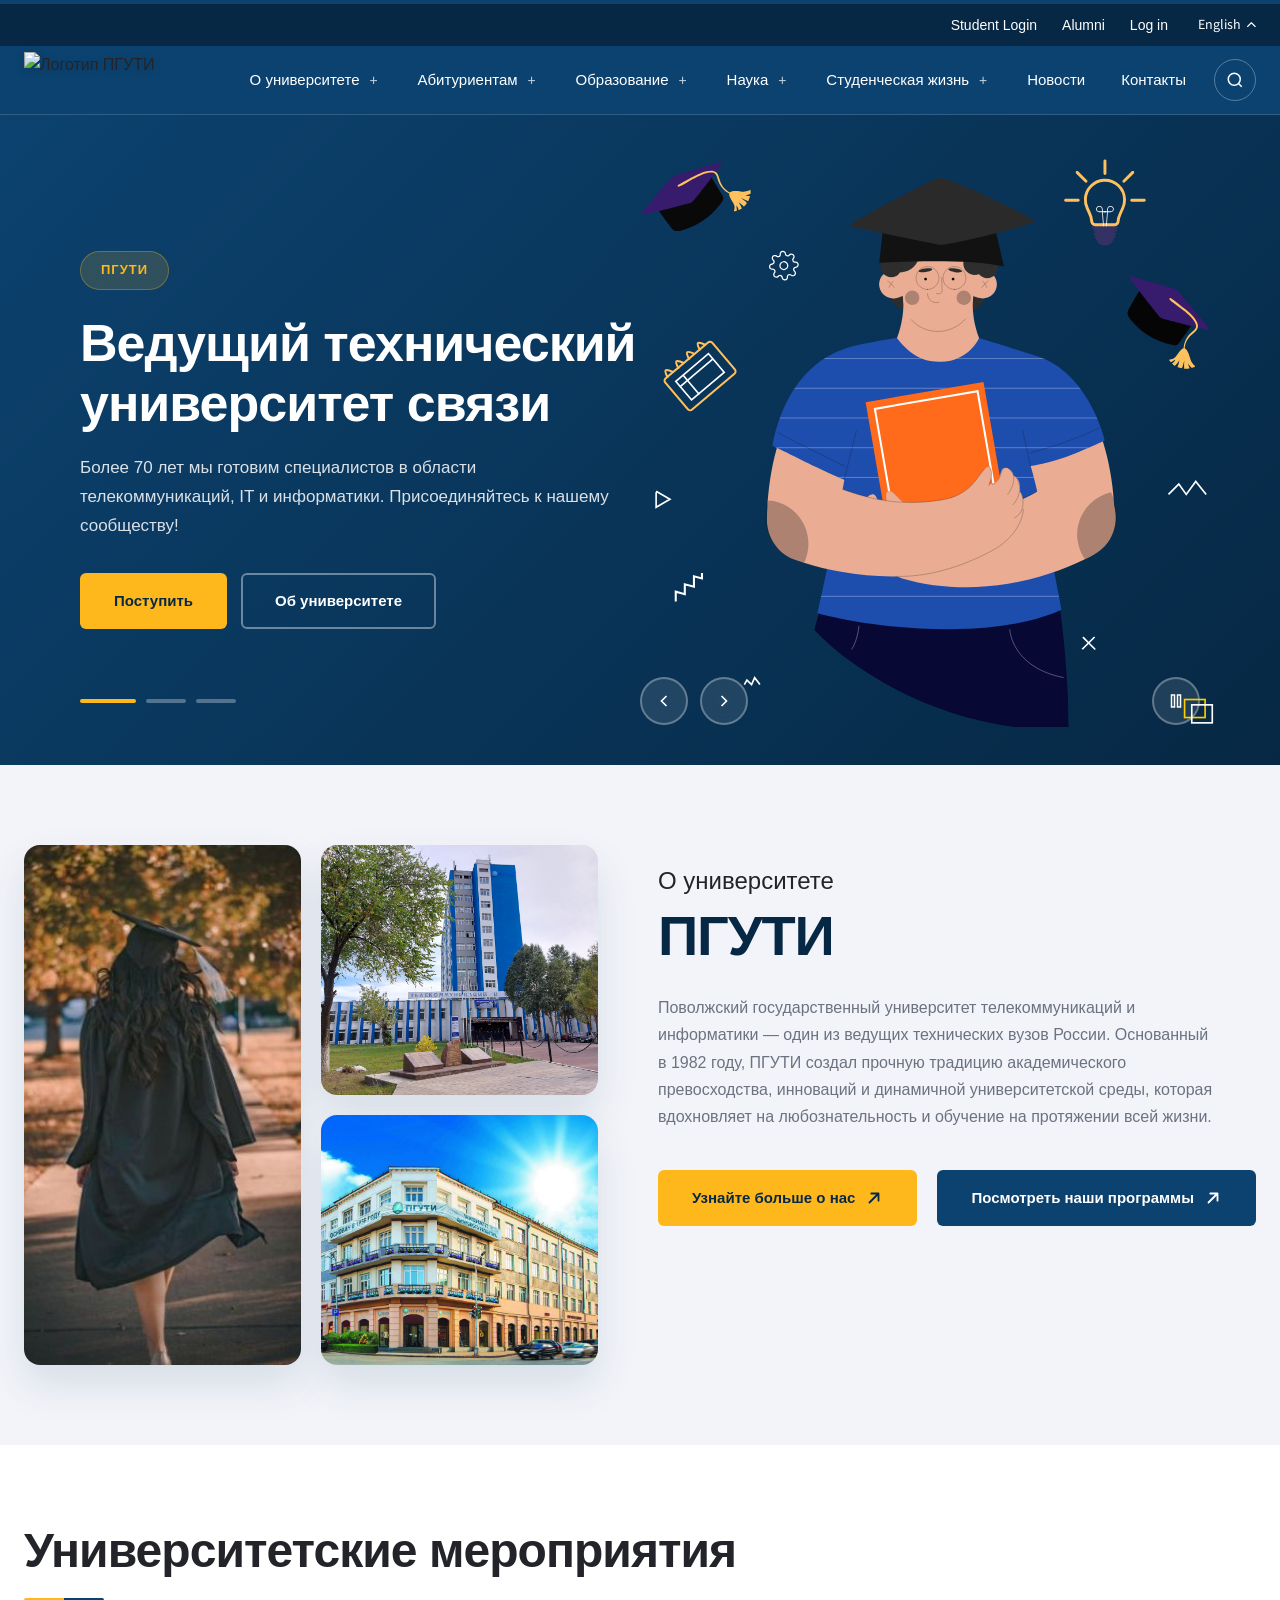
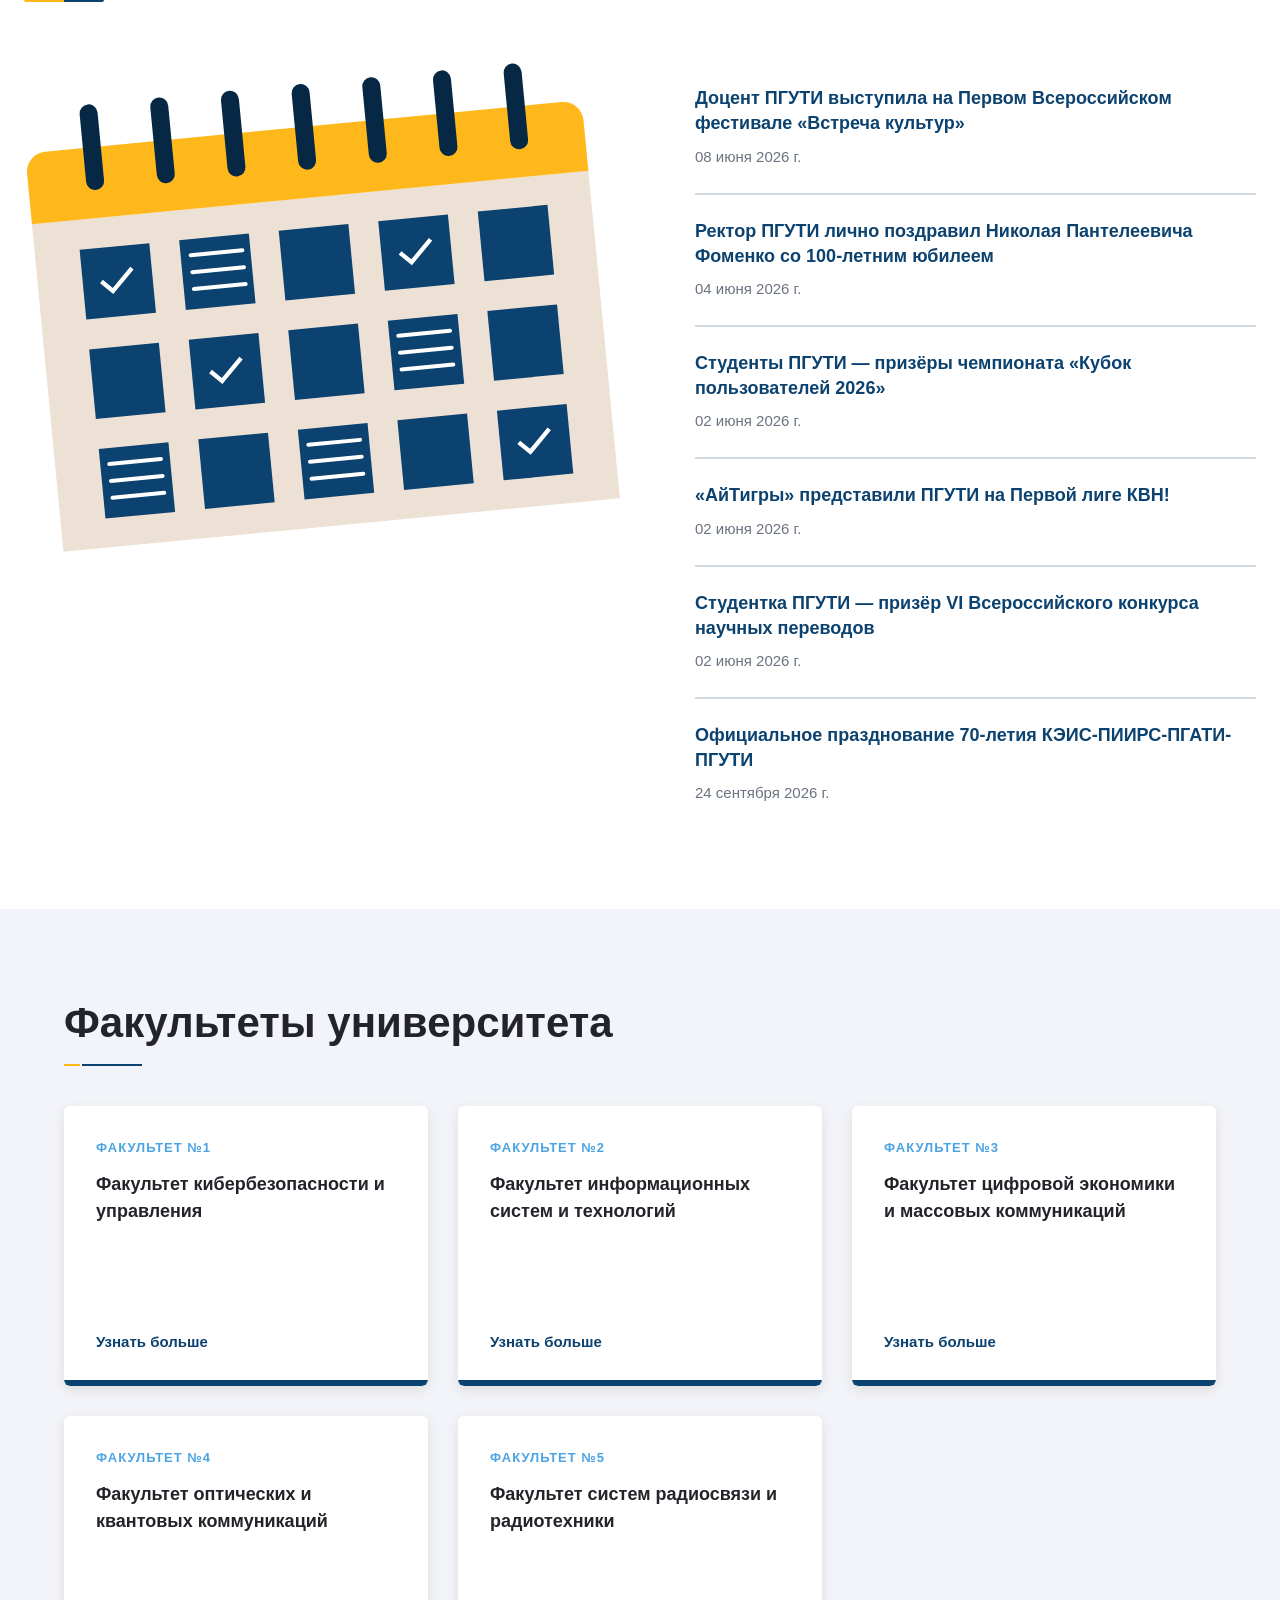
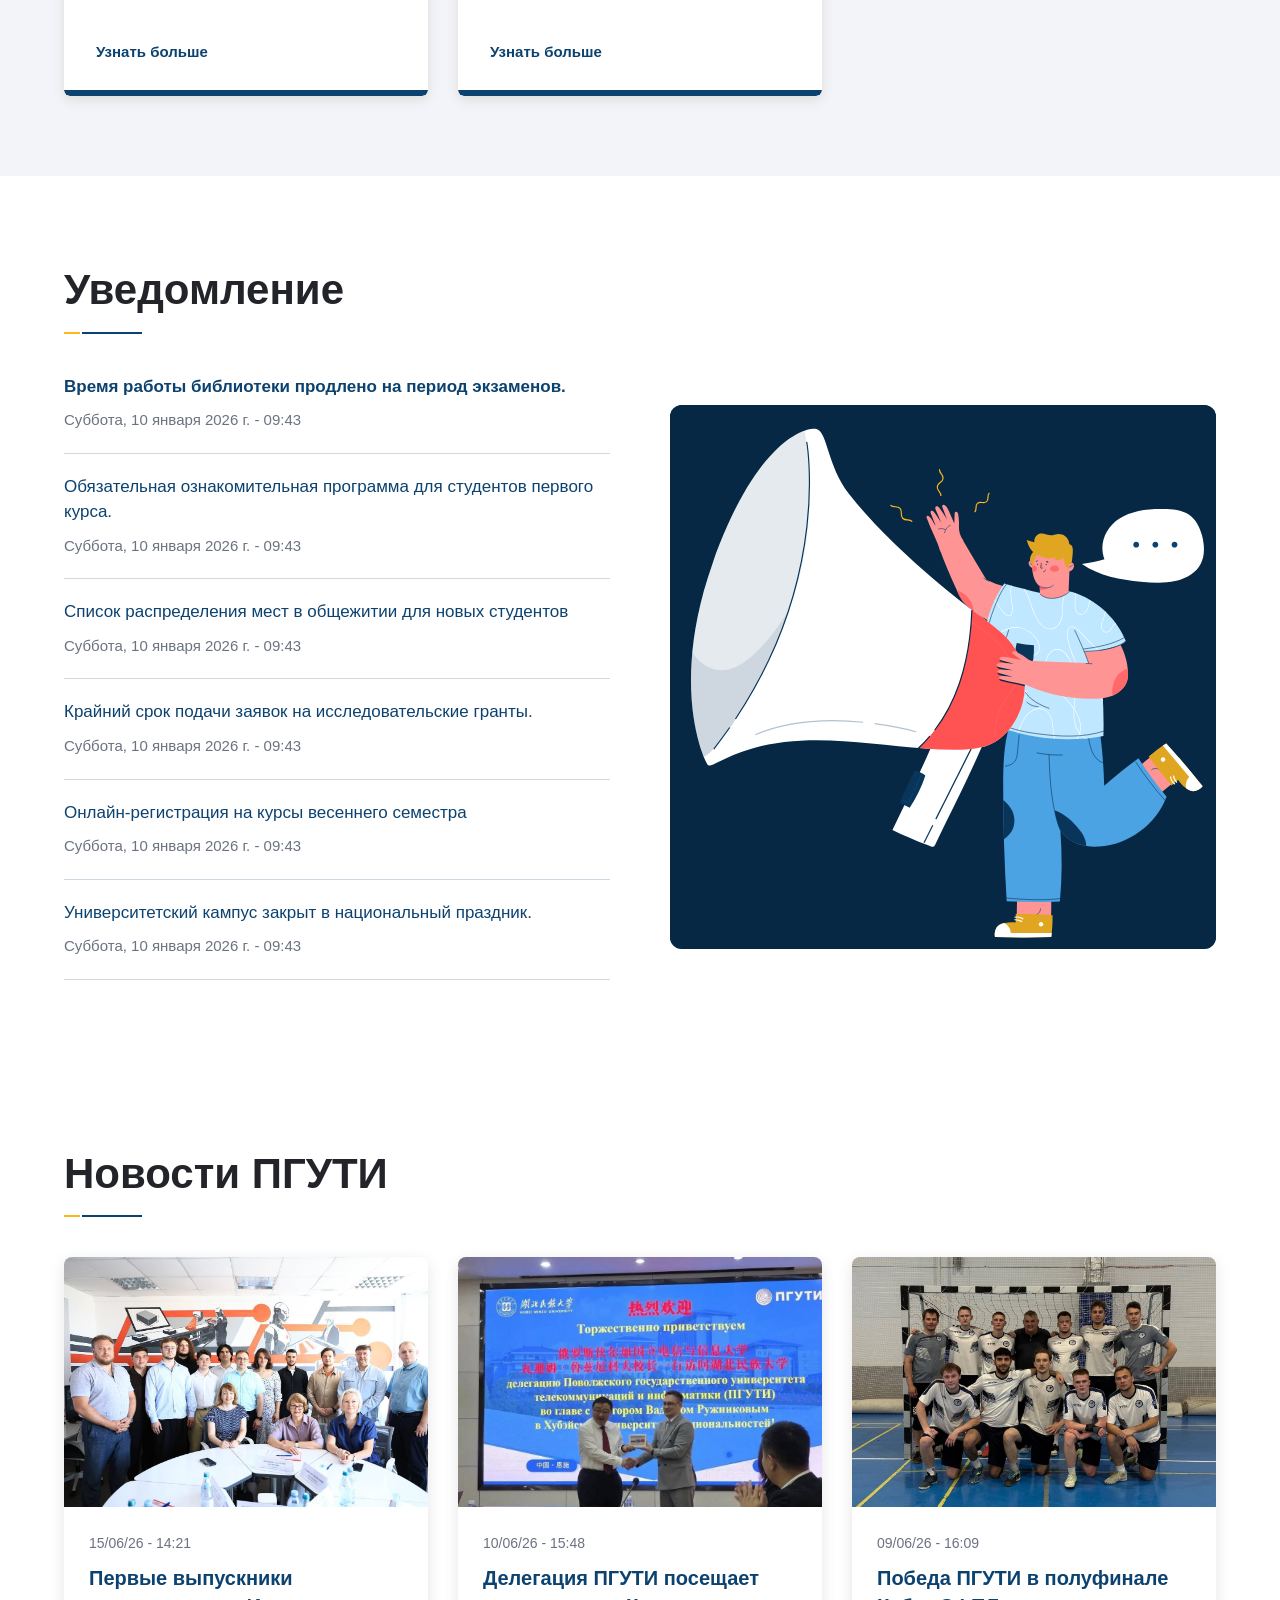
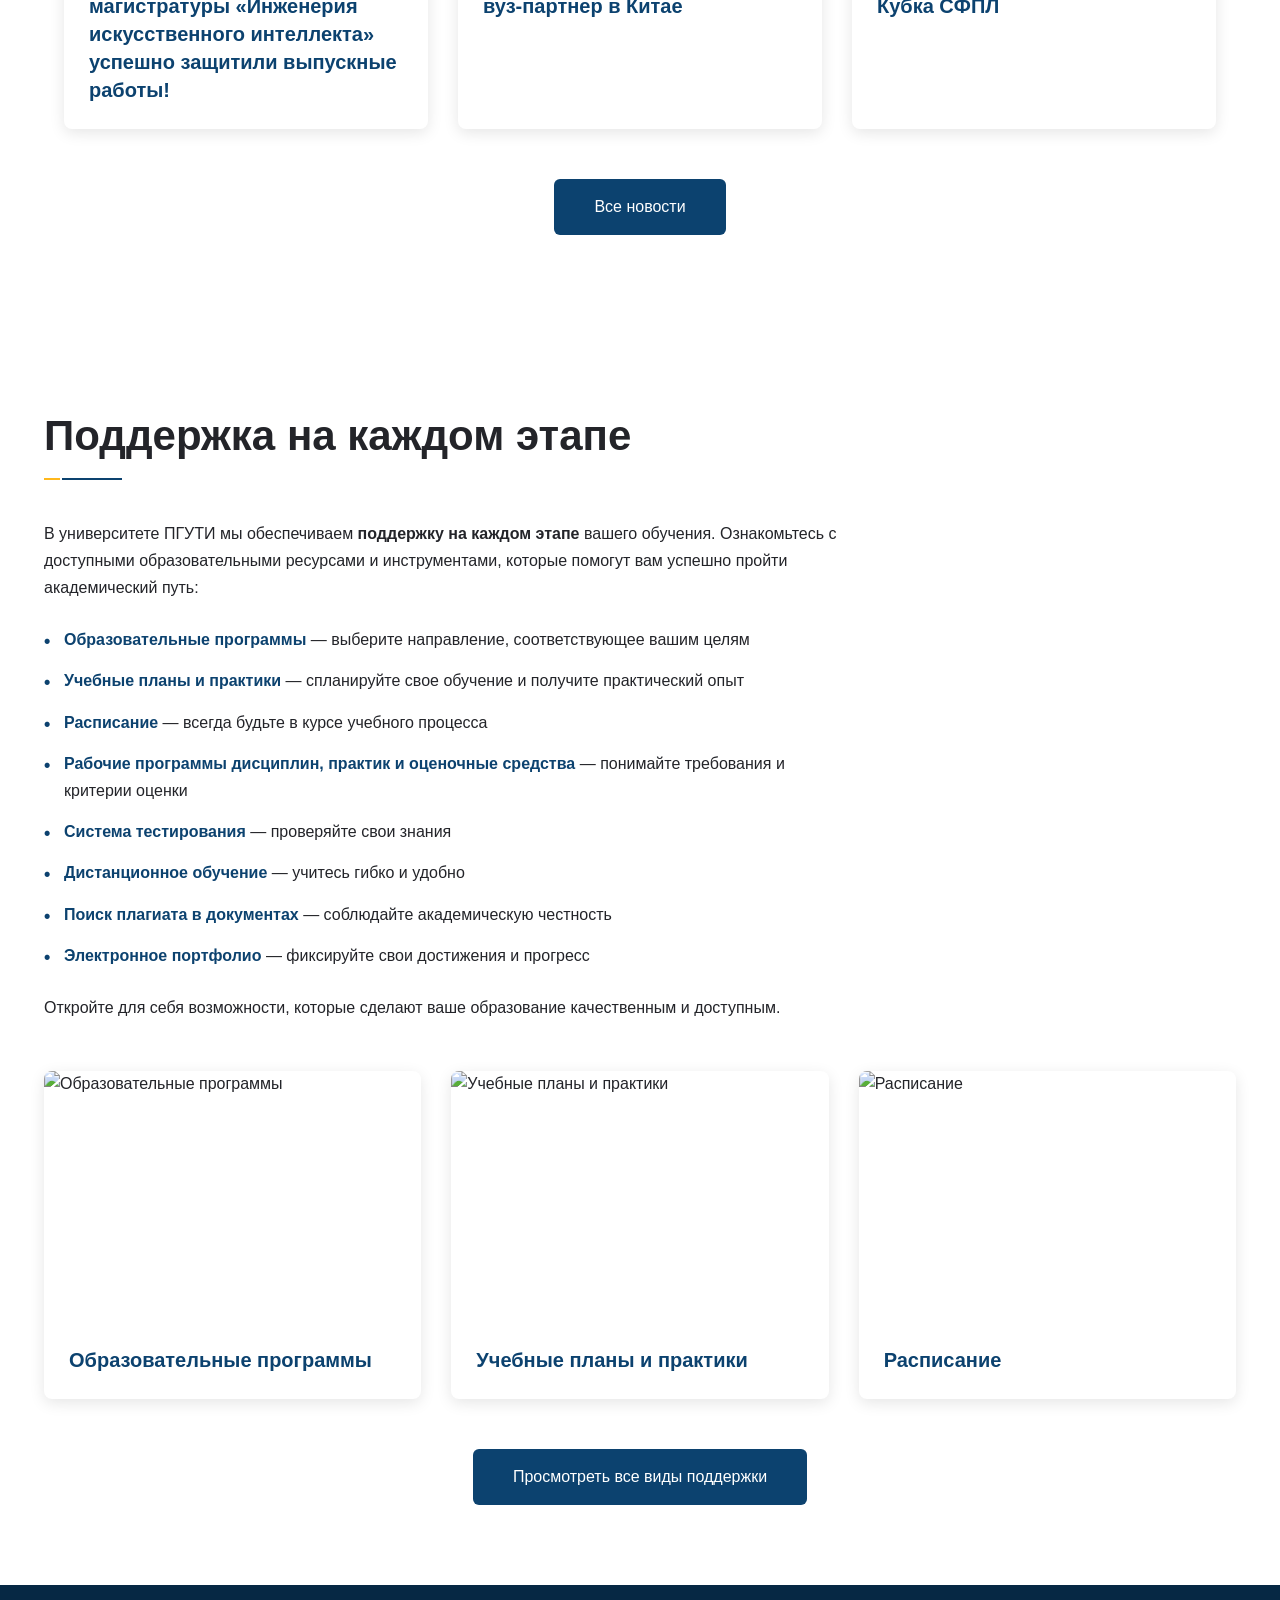
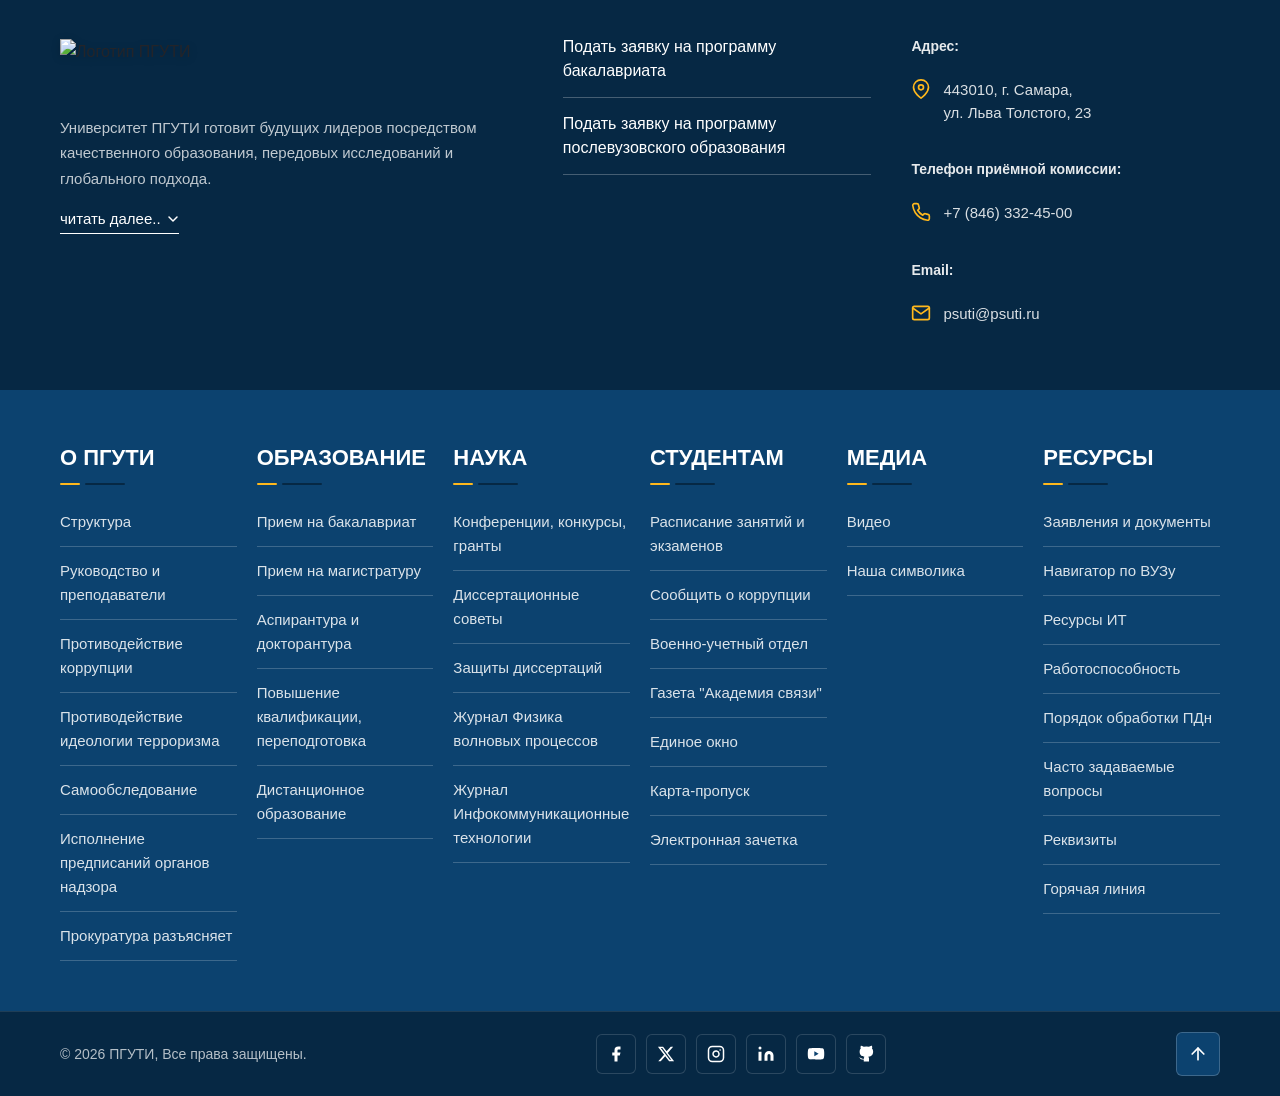
==== commit c8e52ec0: "feat: scrollTopBtn" ====
--- a/index.html
+++ b/index.html
@@ -649,93 +649,6 @@
                             <h3>
                                 <a href="https://www.psuti.ru/ru/news/pobeda-pguti-v-polufinale-kubka-sfpl">
                                     Победа ПГУТИ в полуфинале Кубка СФПЛ
-                                </a>
-                            </h3>
-                        </div>
-                    </article>
-                    <article class="blog-card">
-                        <div class="blog-card-image">
-                            <img src="./img/news-1.jpg" alt="Доцент ПГУТИ на фестивале">
-                        </div>
-                        <div class="blog-card-content">
-                            <div class="news-date">08/06/26 - 16:07</div>
-                            <h3>
-                                <a
-                                    href="https://www.psuti.ru/ru/news/docent-pguti-vystupila-na-pervom-vserossiyskom-festivale-vstrecha-kultur">
-                                    Доцент ПГУТИ выступила на Первом Всероссийском фестивале «Встреча культур»
-                                </a>
-                            </h3>
-                        </div>
-                    </article>
-
-                    <article class="blog-card">
-                        <div class="blog-card-image">
-                            <img src="./img/news-2.jpg" alt="Ректор ПГУТИ поздравил">
-                        </div>
-                        <div class="blog-card-content">
-                            <div class="news-date">04/06/26 - 16:22</div>
-                            <h3>
-                                <a
-                                    href="https://www.psuti.ru/ru/news/rektor-pguti-lichno-pozdravil-nikolaya-panteleevicha-fomenko-so-100-letnim-yubileem">
-                                    Ректор ПГУТИ лично поздравил Николая Пантелеевича Фоменко со 100-летним юбилеем
-                                </a>
-                            </h3>
-                        </div>
-                    </article>
-
-                    <article class="blog-card">
-                        <div class="blog-card-image">
-                            <img src="./img/news-3.jpg" alt="Студенты ПГУТИ — призёры чемпионата">
-                        </div>
-                        <div class="blog-card-content">
-                            <div class="news-date">02/06/26 - 17:16</div>
-                            <h3>
-                                <a
-                                    href="https://www.psuti.ru/ru/news/studenty-pguti-prizyory-chempionata-kubok-polzovateley-2026">
-                                    Студенты ПГУТИ — призёры чемпионата «Кубок пользователей 2026»
-                                </a>
-                            </h3>
-                        </div>
-                    </article>
-
-                    <article class="blog-card">
-                        <div class="blog-card-image">
-                            <img src="./img/news-4.jpg" alt="АйТигры на КВН">
-                        </div>
-                        <div class="blog-card-content">
-                            <div class="news-date">02/06/26 - 17:15</div>
-                            <h3>
-                                <a href="https://www.psuti.ru/ru/news/aytigry-predstavili-pguti-na-pervoy-lige-kvn">
-                                    «АйТигры» представили ПГУТИ на Первой лиге КВН!
-                                </a>
-                            </h3>
-                        </div>
-                    </article>
-
-                    <article class="blog-card">
-                        <div class="blog-card-image">
-                            <img src="./img/news-5.jpg" alt="Студентка ПГУТИ — призёр конкурса">
-                        </div>
-                        <div class="blog-card-content">
-                            <div class="news-date">02/06/26 - 12:20</div>
-                            <h3>
-                                <a
-                                    href="https://www.psuti.ru/ru/news/studentka-pguti-prizyor-vi-vserossiyskogo-konkursa-nauchnyh-perevodov">
-                                    Студентка ПГУТИ — призёр VI Всероссийского конкурса научных переводов
-                                </a>
-                            </h3>
-                        </div>
-                    </article>
-
-                    <article class="blog-card">
-                        <div class="blog-card-image">
-                            <img src="./img/news-6.jpg" alt="ПГУТИ на Фестивале прессы">
-                        </div>
-                        <div class="blog-card-content">
-                            <div class="news-date">02/06/26 - 09:55</div>
-                            <h3>
-                                <a href="https://www.psuti.ru/ru/news/pguti-na-festivale-pressy-2026">
-                                    ПГУТИ на Фестивале прессы — 2026!
                                 </a>
                             </h3>
                         </div>
--- a/style.css
+++ b/style.css
@@ -2863,4 +2863,470 @@
     .expand-list li {
         font-size: 13px;
     }
+}
+/* ===== PAGINATION ===== */
+.blog-pagination {
+    display: flex;
+    justify-content: center;
+    align-items: center;
+    gap: 8px;
+    margin-top: 40px;
+    flex-wrap: wrap;
+}
+
+.pagination-btn {
+    display: inline-flex;
+    align-items: center;
+    justify-content: center;
+    min-width: 44px;
+    height: 44px;
+    padding: 0 16px;
+    background: var(--color-primary-dark);
+    color: var(--color-white);
+    border: none;
+    border-radius: 6px;
+    font-size: 15px;
+    font-weight: 600;
+    cursor: pointer;
+    transition: all var(--transition-speed) ease;
+    font-family: var(--font-family);
+}
+
+.pagination-btn:hover {
+    background: var(--color-primary-hover);
+    transform: translateY(-2px);
+}
+
+.pagination-btn.active {
+    background: var(--color-primary);
+    color: var(--color-white);
+    box-shadow: 0 4px 12px rgba(12, 66, 111, 0.3);
+}
+
+.pagination-btn:disabled {
+    opacity: 0.4;
+    cursor: not-allowed;
+    transform: none;
+}
+
+.pagination-btn:disabled:hover {
+    background: var(--color-primary-dark);
+    transform: none;
+}
+
+.pagination-next svg {
+    width: 16px;
+    height: 16px;
+}
+
+.pagination-last span {
+    font-size: 13px;
+}
+
+/* Адаптивность пагинации */
+@media (max-width: 768px) {
+    .blog-pagination {
+        gap: 6px;
+        margin-top: 30px;
+    }
+    
+    .pagination-btn {
+        min-width: 40px;
+        height: 40px;
+        padding: 0 12px;
+        font-size: 14px;
+    }
+    
+    .pagination-last span {
+        display: none;
+    }
+    
+    .pagination-last::after {
+        content: '»';
+        font-size: 18px;
+    }
+}
+
+@media (max-width: 480px) {
+    .blog-pagination {
+        gap: 4px;
+    }
+    
+    .pagination-btn {
+        min-width: 36px;
+        height: 36px;
+        padding: 0 10px;
+        font-size: 13px;
+    }
+}
+
+/* Анимация появления карточек */
+.blog-card {
+    animation: fadeInUp 0.5s ease forwards;
+}
+
+@keyframes fadeInUp {
+    from {
+        opacity: 0;
+        transform: translateY(20px);
+    }
+    to {
+        opacity: 1;
+        transform: translateY(0);
+    }
+}
+/* ===== NEWS SECTION ===== */
+/* ===== NEWS SECTION ===== */
+.news-main {
+    width: 100%;
+}
+
+/* News Grid - карточки друг под другом */
+.news-grid {
+    display: flex;
+    flex-direction: column;
+    gap: 40px;
+    margin-bottom: 50px;
+    align-items: center;
+}
+
+.news-card {
+    width: 100%;
+    max-width: 838px;
+    background: var(--color-white);
+    border-radius: 12px;
+    overflow: hidden;
+    box-shadow: 0 4px 20px rgba(12, 66, 111, 0.1);
+    transition: transform var(--transition-speed) ease, box-shadow var(--transition-speed) ease;
+    display: flex;
+    flex-direction: column;
+}
+
+.news-card:hover {
+    transform: translateY(-5px);
+    box-shadow: 0 12px 40px rgba(12, 66, 111, 0.2);
+}
+
+/* News Card Content (заголовок + мета) */
+.news-card-content {
+    padding: 24px 32px 16px;
+}
+
+.news-card-content h3 {
+    font-size: 24px;
+    font-weight: 700;
+    color: var(--color-primary);
+    line-height: 1.3;
+    margin: 0 0 12px 0;
+}
+
+.news-card-content h3 a {
+    color: inherit;
+    text-decoration: none;
+    transition: color var(--transition-speed) ease;
+}
+
+.news-card-content h3 a:hover {
+    color: var(--color-primary-hover);
+}
+
+/* Meta information (автор + дата) */
+.news-meta {
+    display: flex;
+    align-items: center;
+    gap: 20px;
+    flex-wrap: wrap;
+    padding-bottom: 16px;
+    border-bottom: 1px solid rgba(12, 66, 111, 0.1);
+}
+
+.news-author,
+.news-date {
+    display: flex;
+    align-items: center;
+    gap: 6px;
+    font-size: 14px;
+    color: var(--color-text-light);
+}
+
+.news-author svg,
+.news-date svg {
+    width: 16px;
+    height: 16px;
+    flex-shrink: 0;
+    stroke: var(--color-text-light);
+}
+
+/* News Card Image */
+.news-card-image {
+    width: 100%;
+    height: 400px;
+    overflow: hidden;
+}
+
+.news-card-image img {
+    width: 100%;
+    height: 100%;
+    object-fit: cover;
+    transition: transform var(--transition-speed) ease;
+}
+
+.news-card:hover .news-card-image img {
+    transform: scale(1.03);
+}
+
+/* News Card Excerpt (описание + теги + футер) */
+.news-card-excerpt {
+    padding: 24px 32px 32px;
+}
+
+.news-card-excerpt p {
+    font-size: 15px;
+    line-height: 1.7;
+    color: var(--color-text);
+    margin: 0 0 20px 0;
+}
+
+/* Tags */
+.news-tags {
+    margin-bottom: 20px;
+    padding-bottom: 20px;
+    border-bottom: 1px solid rgba(12, 66, 111, 0.1);
+}
+
+.tags-label {
+    font-size: 14px;
+    font-weight: 600;
+    color: var(--color-text);
+    margin-right: 8px;
+}
+
+.tag {
+    display: inline-block;
+    padding: 4px 12px;
+    background: color-mix(in srgb, var(--color-accent) 15%, transparent);
+    color: var(--color-primary);
+    text-decoration: none;
+    border-radius: 4px;
+    font-size: 14px;
+    font-weight: 500;
+    transition: all var(--transition-speed) ease;
+}
+
+.tag:hover {
+    background: color-mix(in srgb, var(--color-accent) 30%, transparent);
+}
+
+/* News Footer (читать далее + комментарии) */
+.news-footer {
+    display: flex;
+    align-items: center;
+    gap: 20px;
+    flex-wrap: wrap;
+}
+
+.read-more {
+    font-size: 15px;
+    font-weight: 600;
+    color: var(--color-primary);
+    text-decoration: none;
+    padding-bottom: 2px;
+    border-bottom: 1px solid var(--color-primary);
+    transition: all var(--transition-speed) ease;
+}
+
+.read-more:hover {
+    color: var(--color-primary-hover);
+    border-bottom-color: var(--color-primary-hover);
+}
+
+.comments-link {
+    font-size: 15px;
+    color: var(--color-text-light);
+    text-decoration: none;
+    transition: color var(--transition-speed) ease;
+}
+
+.comments-link:hover {
+    color: var(--color-primary);
+    text-decoration: underline;
+}
+
+/* News Pagination */
+.news-pagination {
+    display: flex;
+    justify-content: center;
+    align-items: center;
+    gap: 8px;
+    margin-top: 50px;
+    flex-wrap: wrap;
+}
+
+.pagination-btn {
+    display: inline-flex;
+    align-items: center;
+    justify-content: center;
+    min-width: 44px;
+    height: 44px;
+    padding: 0 16px;
+    background: var(--color-primary-dark);
+    color: var(--color-white);
+    border: none;
+    border-radius: 6px;
+    font-size: 15px;
+    font-weight: 600;
+    cursor: pointer;
+    transition: all var(--transition-speed) ease;
+    font-family: var(--font-family);
+}
+
+.pagination-btn:hover:not(:disabled) {
+    background: var(--color-primary-hover);
+    transform: translateY(-2px);
+}
+
+.pagination-btn.active {
+    background: var(--color-primary);
+    color: var(--color-white);
+    box-shadow: 0 4px 12px rgba(12, 66, 111, 0.3);
+}
+
+.pagination-btn:disabled {
+    opacity: 0.4;
+    cursor: not-allowed;
+}
+
+.pagination-next svg {
+    width: 16px;
+    height: 16px;
+    stroke: currentColor;
+}
+
+.pagination-last span {
+    font-size: 13px;
+}
+
+/* ===== АДАПТИВНОСТЬ ===== */
+@media (max-width: 900px) {
+    .news-card {
+        max-width: 100%;
+    }
+    
+    .news-card-content h3 {
+        font-size: 22px;
+    }
+    
+    .news-card-image {
+        height: 350px;
+    }
+}
+
+@media (max-width: 768px) {
+    .news-grid {
+        gap: 32px;
+        margin-bottom: 40px;
+    }
+    
+    .news-card-content {
+        padding: 20px 24px 12px;
+    }
+    
+    .news-card-content h3 {
+        font-size: 20px;
+    }
+    
+    .news-meta {
+        gap: 16px;
+    }
+    
+    .news-author,
+    .news-date {
+        font-size: 13px;
+    }
+    
+    .news-card-image {
+        height: 280px;
+    }
+    
+    .news-card-excerpt {
+        padding: 20px 24px 24px;
+    }
+    
+    .news-card-excerpt p {
+        font-size: 14px;
+    }
+    
+    .news-pagination {
+        gap: 6px;
+        margin-top: 40px;
+    }
+    
+    .pagination-btn {
+        min-width: 40px;
+        height: 40px;
+        padding: 0 12px;
+        font-size: 14px;
+    }
+    
+    .pagination-last span {
+        display: none;
+    }
+    
+    .pagination-last::after {
+        content: '»';
+        font-size: 18px;
+    }
+}
+
+@media (max-width: 480px) {
+    .news-card-content h3 {
+        font-size: 18px;
+    }
+    
+    .news-meta {
+        flex-direction: column;
+        align-items: flex-start;
+        gap: 8px;
+    }
+    
+    .news-card-image {
+        height: 220px;
+    }
+    
+    .news-card-excerpt {
+        padding: 16px 20px 20px;
+    }
+    
+    .news-footer {
+        flex-direction: column;
+        align-items: flex-start;
+        gap: 12px;
+    }
+    
+    .news-pagination {
+        gap: 4px;
+    }
+    
+    .pagination-btn {
+        min-width: 36px;
+        height: 36px;
+        padding: 0 10px;
+        font-size: 13px;
+    }
+}
+
+/* Анимация появления */
+@keyframes fadeInUp {
+    from {
+        opacity: 0;
+        transform: translateY(30px);
+    }
+    to {
+        opacity: 1;
+        transform: translateY(0);
+    }
+}
+
+.news-card {
+    animation: fadeInUp 0.6s ease forwards;
 }
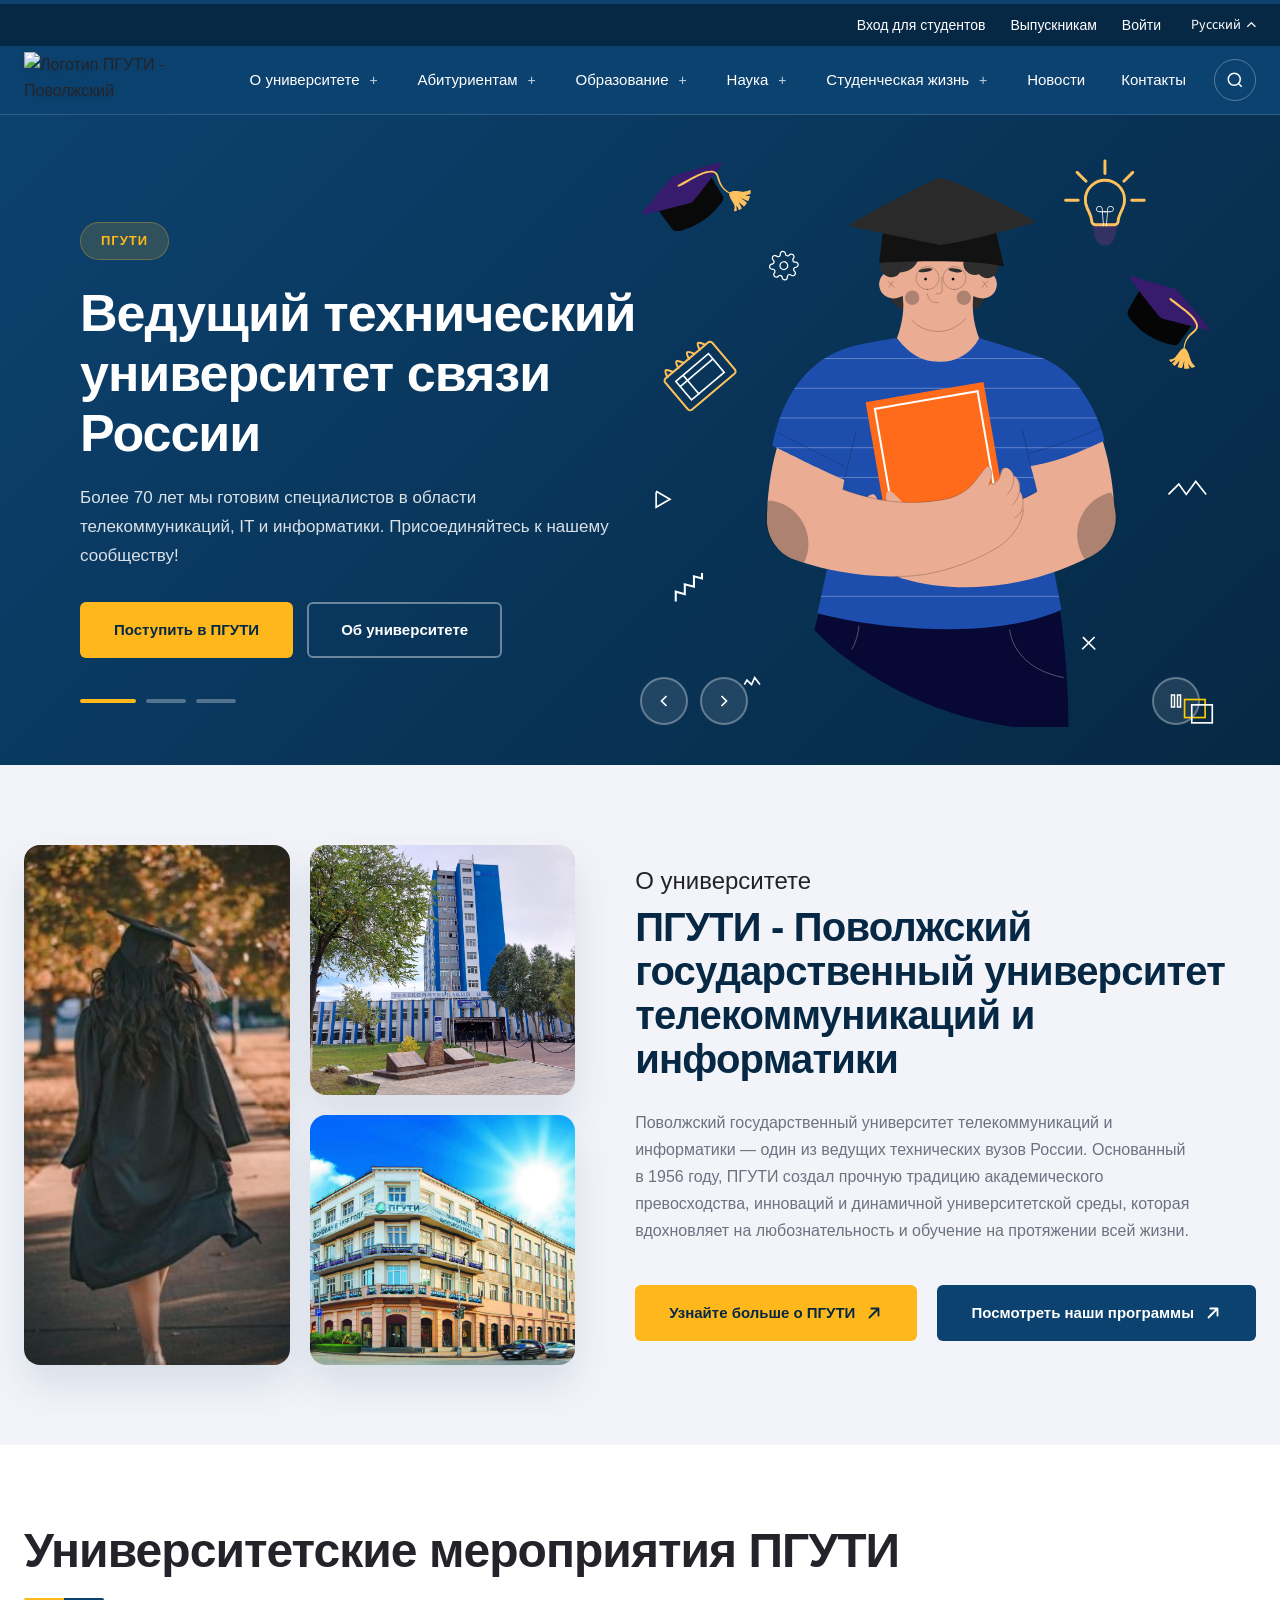
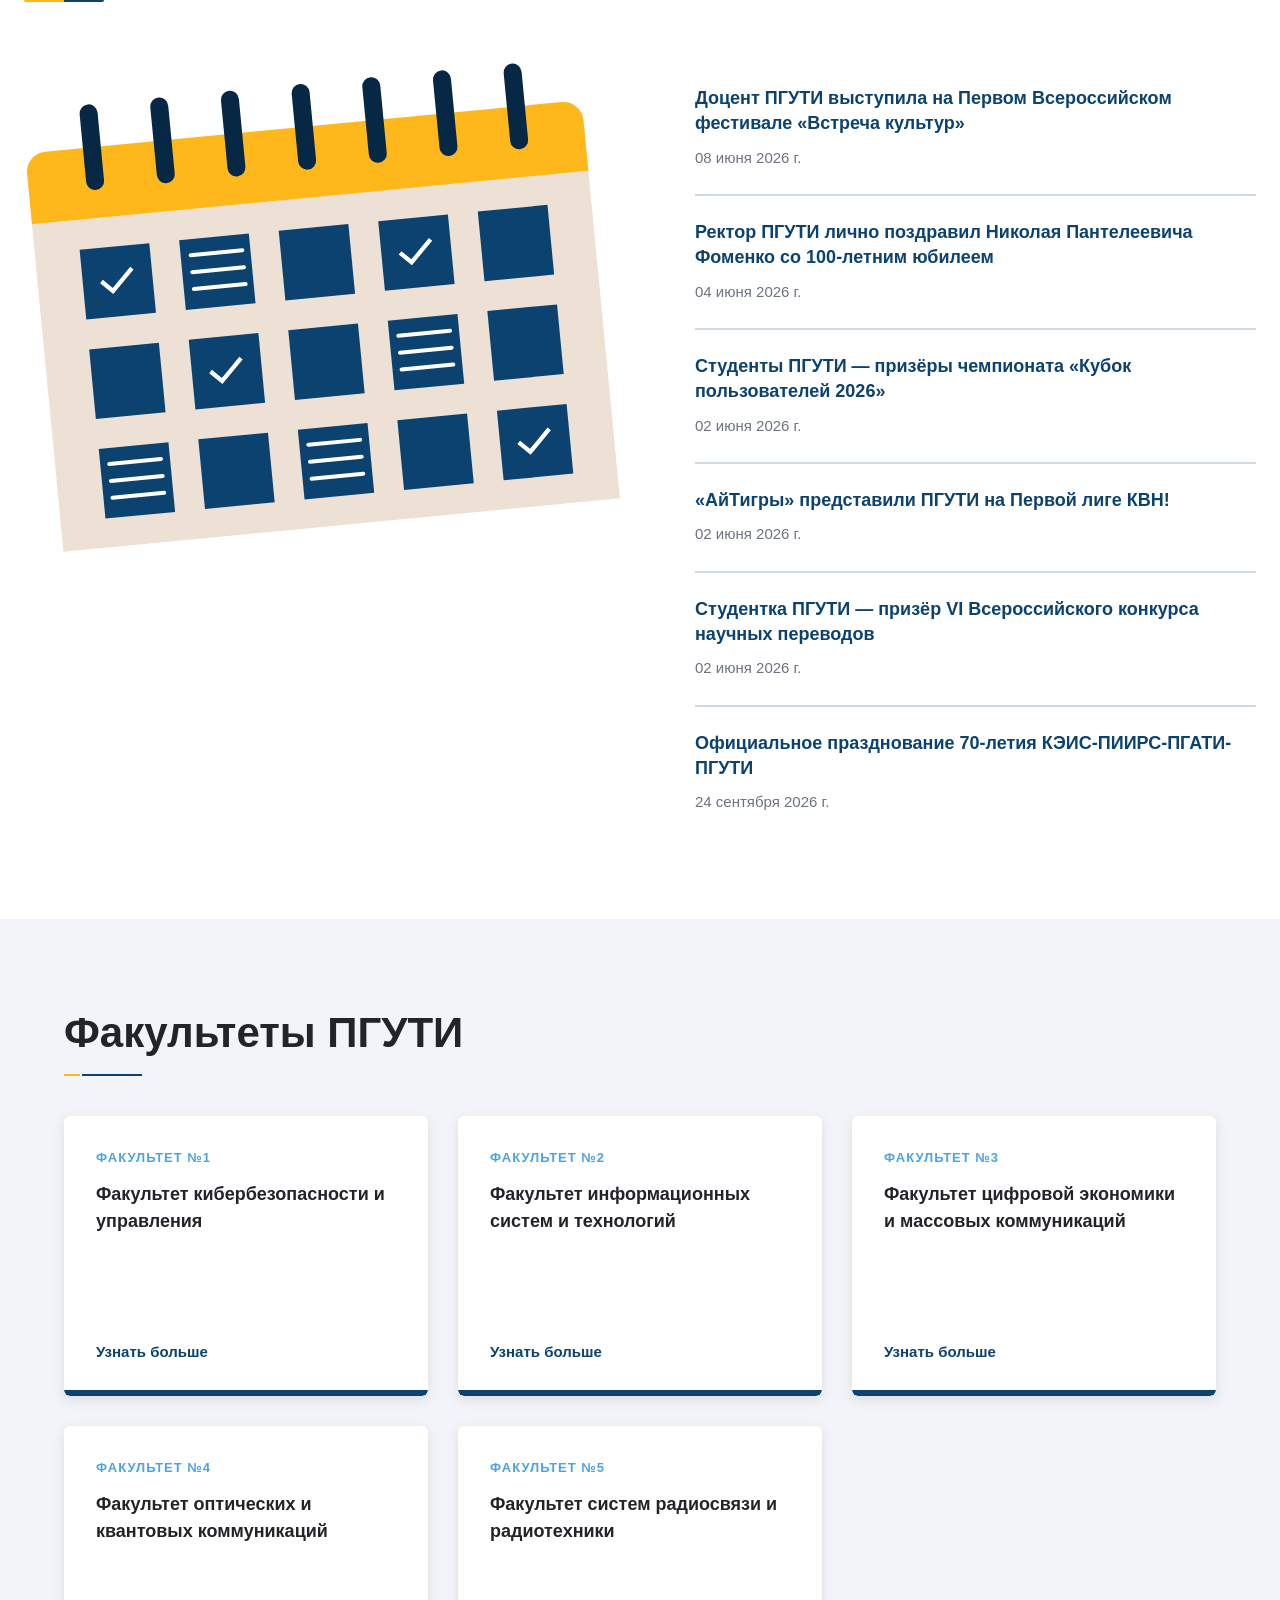
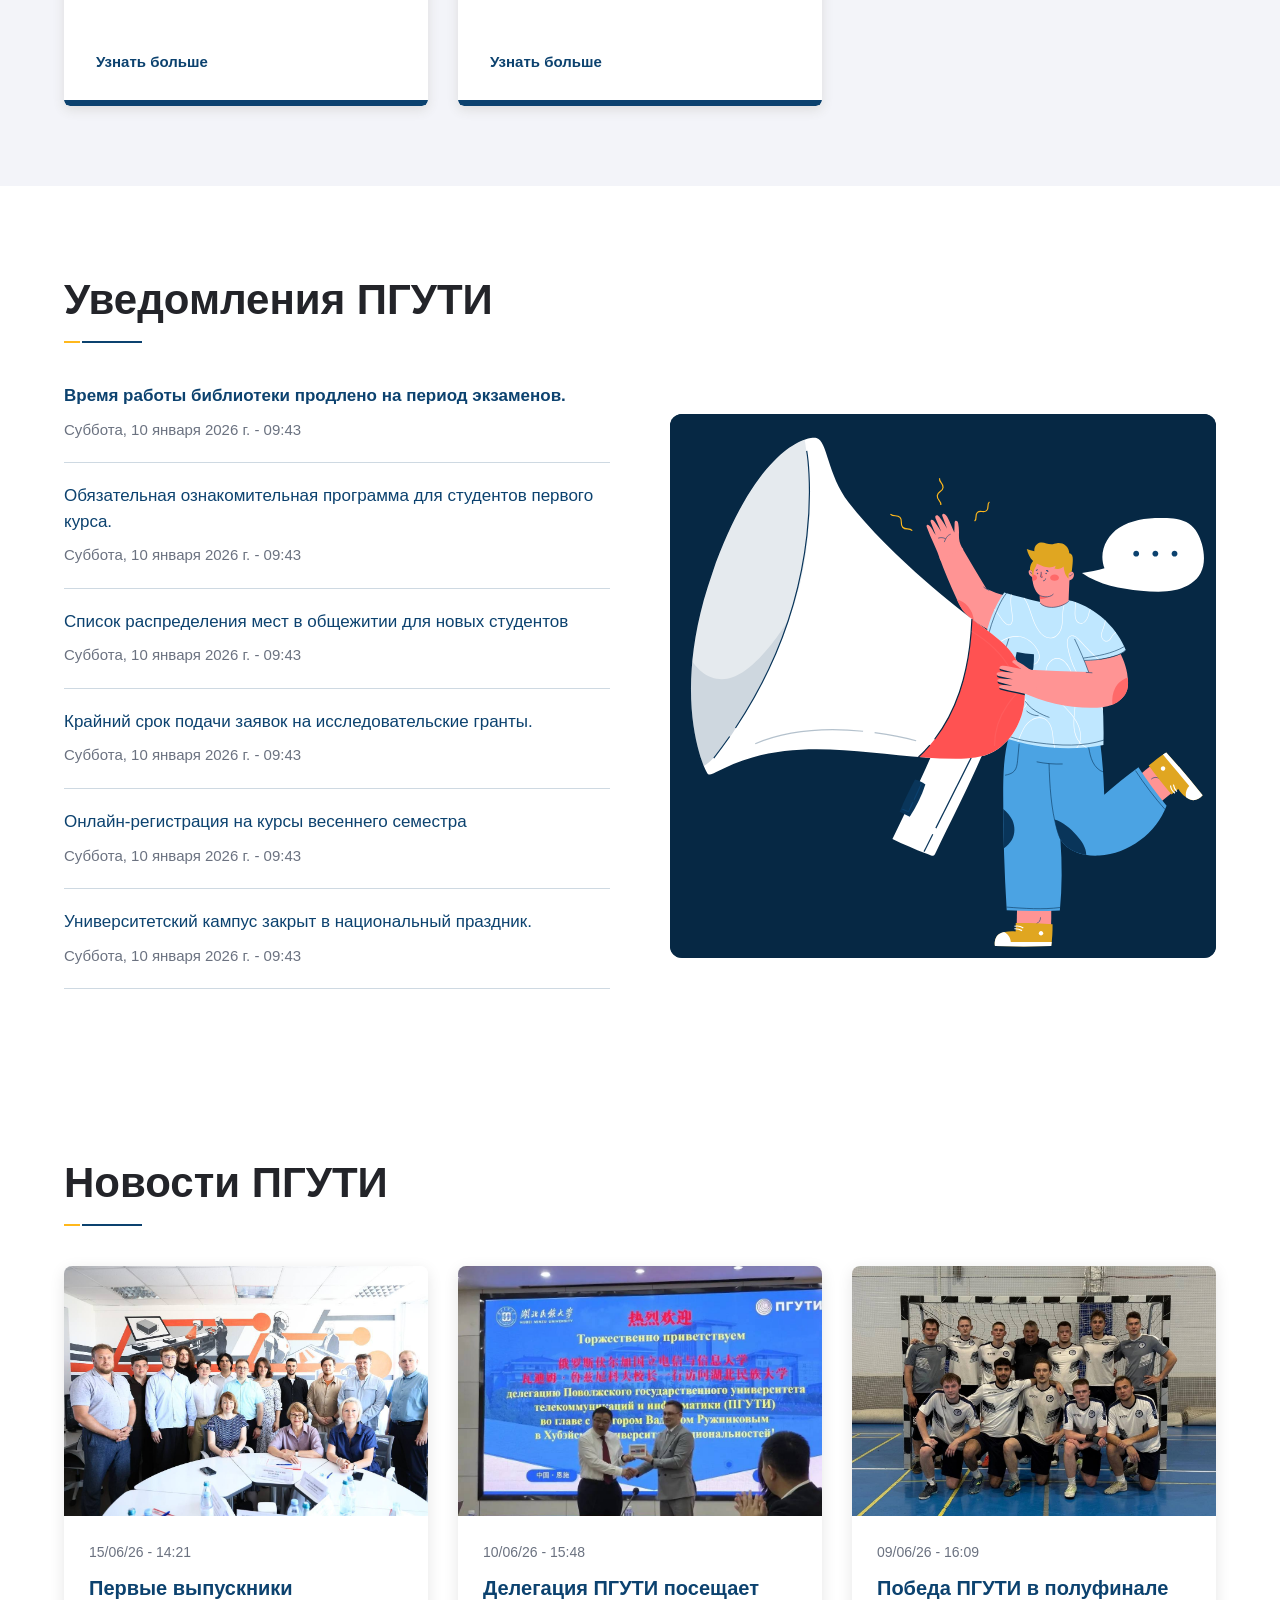
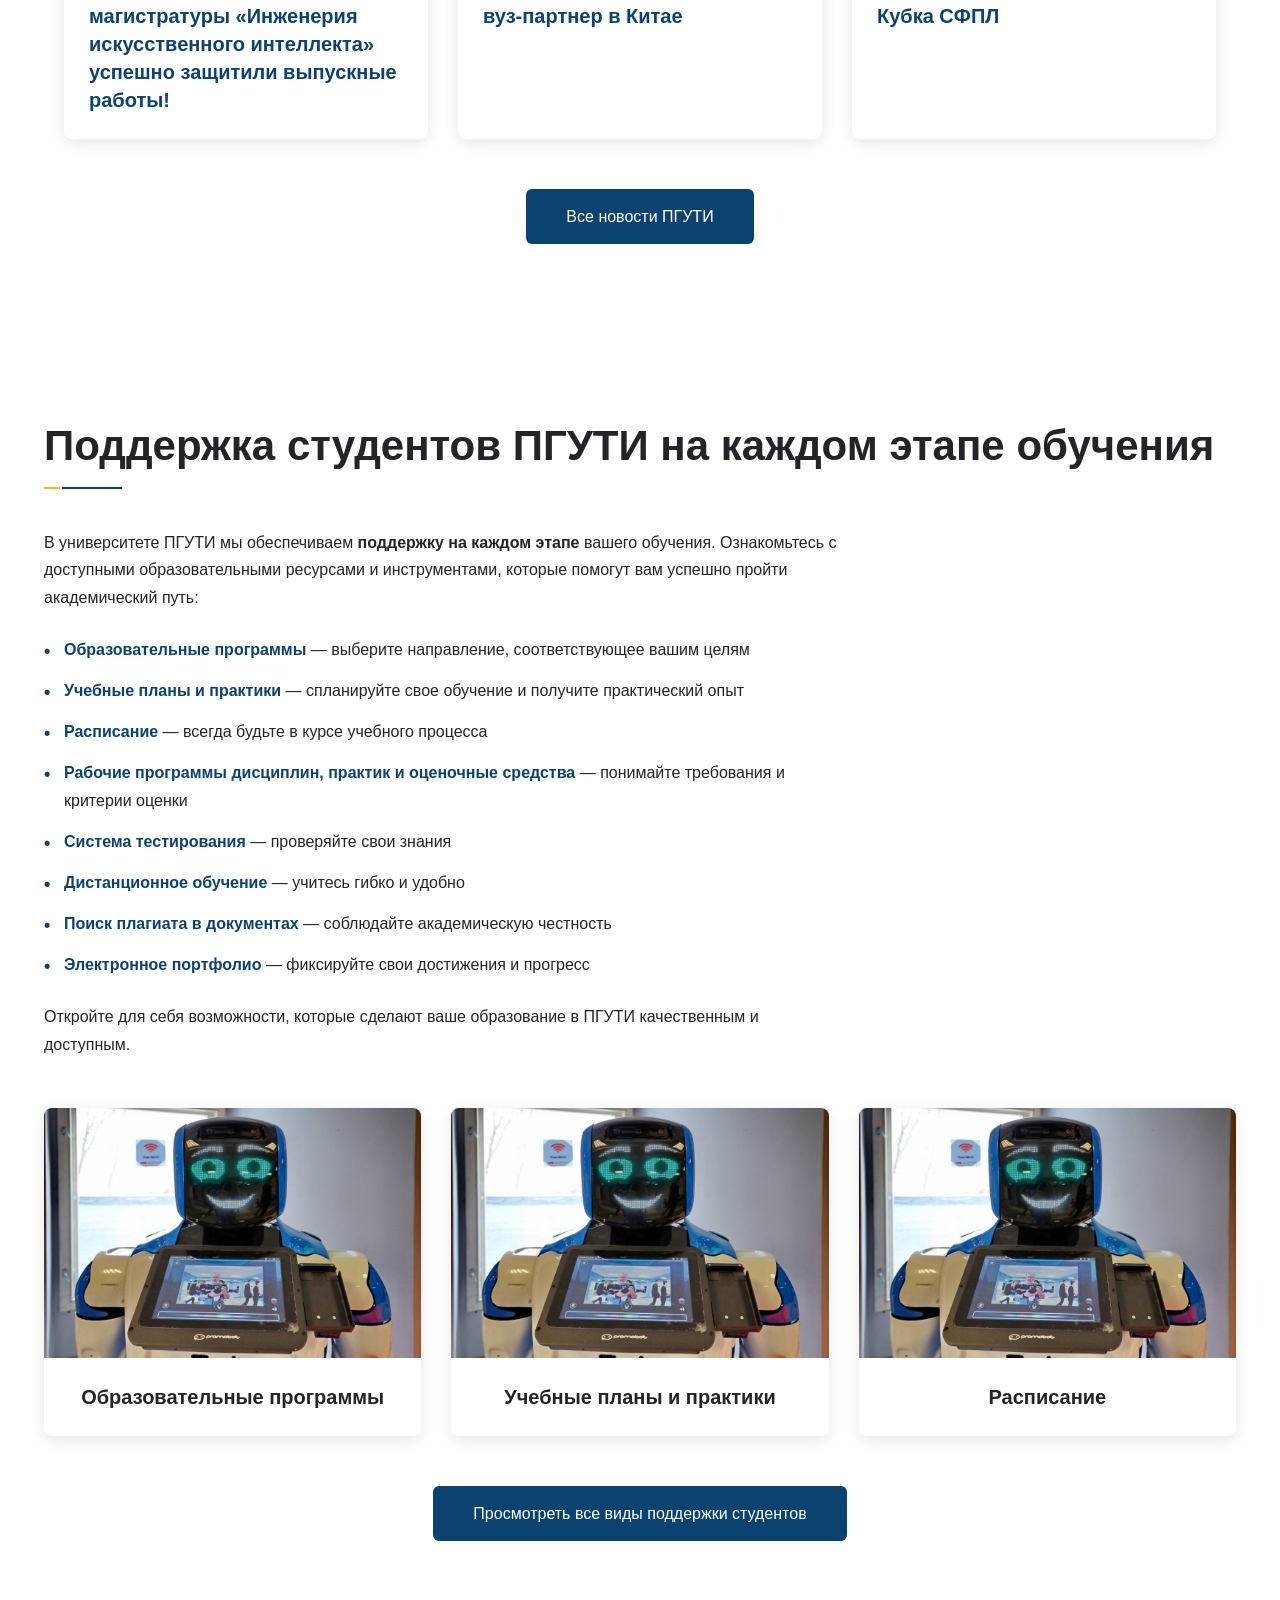
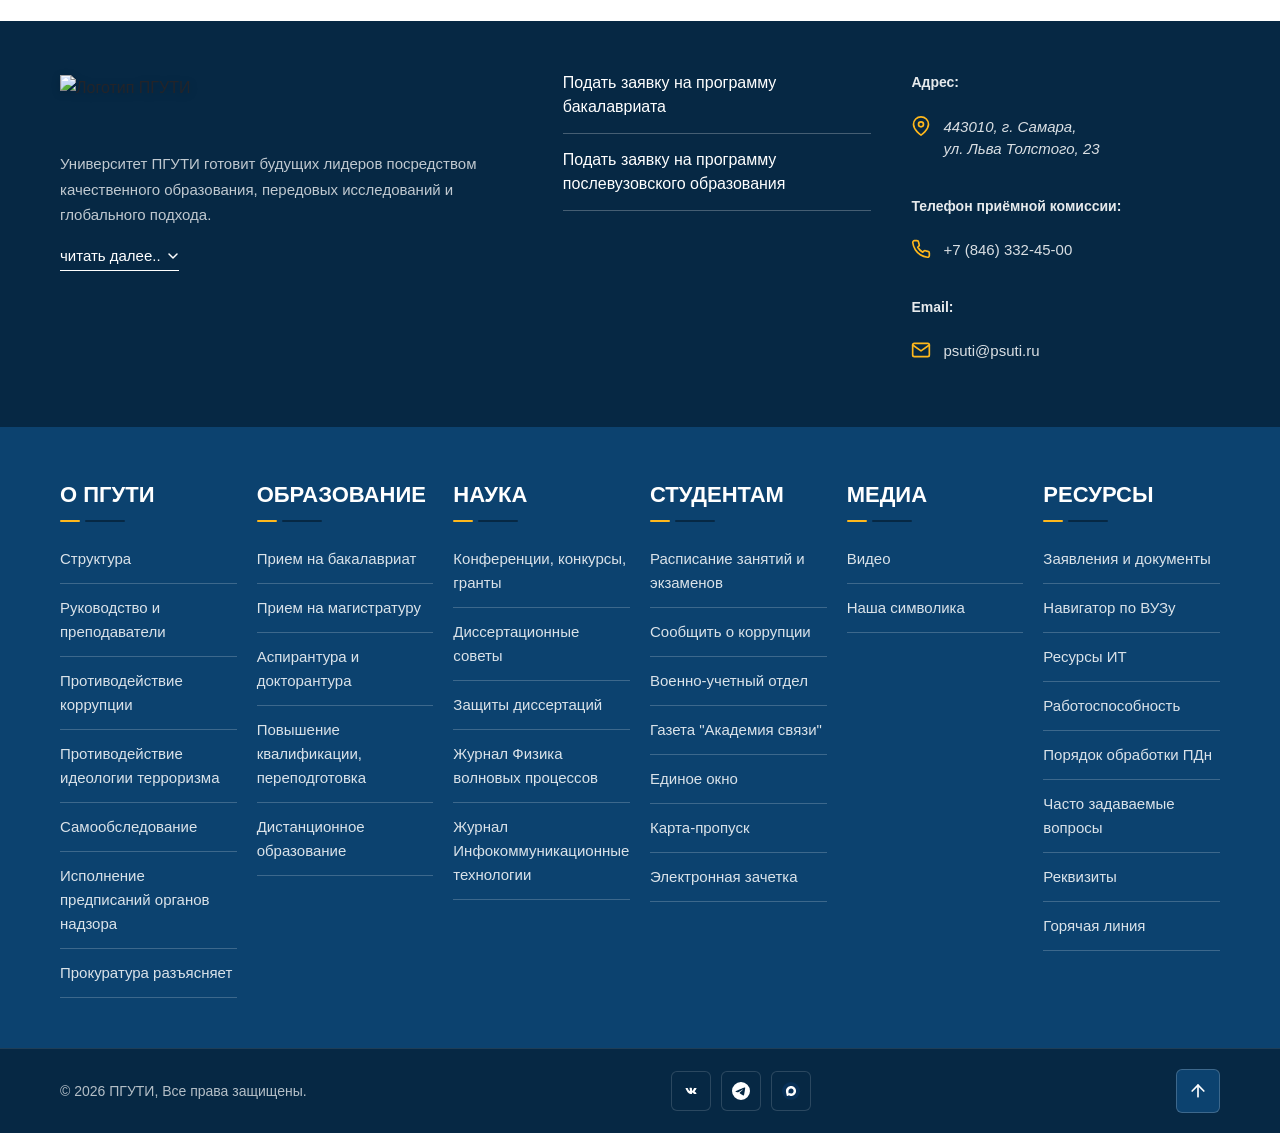
==== commit e2987f97: "feat: footer link" ====
--- a/index.html
+++ b/index.html
@@ -4,15 +4,72 @@
 <head>
     <meta charset="UTF-8" />
     <meta name="viewport" content="width=device-width, initial-scale=1.0" />
+
+    <!-- SEO Meta Tags -->
+    <title>ПГУТИ - Поволжский государственный университет телекоммуникаций и информатики | Официальный сайт</title>
+    <meta name="description"
+        content="ПГУТИ - ведущий технический университет связи России. Образовательные программы, приёмная комиссия, расписание, научные исследования. Более 70 лет подготовки специалистов в области телекоммуникаций и IT." />
+    <meta name="keywords"
+        content="ПГУТИ, университет связи, телекоммуникации, IT образование, Самара, приёмная комиссия, бакалавриат, магистратура" />
+    <meta name="author" content="ПГУТИ" />
+    <meta name="robots" content="index, follow" />
+    <link rel="canonical" href="https://www.psuti.ru/" />
+    <!-- Open Graph для ВКонтакте -->
+    <meta property="og:type" content="website" />
+    <meta property="og:url" content="https://www.psuti.ru/" />
+    <meta property="og:title" content="ПГУТИ — Университет связи и IT в Самаре | Поступление 2026" />
+    <meta property="og:description"
+        content="Поволжский государственный университет телекоммуникаций и информатики. 70+ лет подготовки специалистов. IT, телекоммуникации, кибербезопасность. Бакалавриат, магистратура, аспирантура. Приёмная комиссия: +7 (846) 332-45-00" />
+    <meta property="og:image" content="https://www.psuti.ru/img/og-image.jpg" />
+    <meta property="og:image:width" content="1200" />
+    <meta property="og:image:height" content="630" />
+    <meta property="og:locale" content="ru_RU" />
+    <meta property="og:site_name" content="ПГУТИ" />
+    <meta property="og:image:type" content="image/jpeg" />
+    <!-- Favicon -->
+    <link rel="icon" href="./img/favicon.ico" sizes="any" />
+    <link rel="apple-touch-icon" href="./img/apple-touch-icon.png" />
+    <link rel="icon" type="image/png" sizes="32x32" href="./img/favicon-32x32.png" />
+    <link rel="icon" type="image/png" sizes="16x16" href="./img/favicon-16x16.png" />
+
+    <!-- Preconnect для шрифтов -->
     <link rel="preconnect" href="https://fonts.googleapis.com">
     <link rel="preconnect" href="https://fonts.gstatic.com" crossorigin>
     <link href="https://fonts.googleapis.com/css2?family=Source+Sans+3:wght@300;400;600;700&display=swap"
         rel="stylesheet">
-    <link rel="icon" href="./img/favicon.ico" sizes="any" />
-    <link rel="apple-touch-icon" href="apple-touch-icon.png" />
+
+    <!-- Font Awesome -->
     <link rel="stylesheet" href="https://cdnjs.cloudflare.com/ajax/libs/font-awesome/6.4.0/css/all.min.css">
-    <title>ПГУТИ - вторая тема для друпал</title>
+
+    <!-- Stylesheet -->
     <link rel="stylesheet" href="style.css" />
+
+    <!-- Schema.org микроразметка -->
+    <script type="application/ld+json">
+    {
+        "@context": "https://schema.org",
+        "@type": "EducationalOrganization",
+        "name": "Поволжский государственный университет телекоммуникаций и информатики",
+        "alternateName": "ПГУТИ",
+        "url": "https://www.psuti.ru",
+        "logo": "https://www.psuti.ru/sites/default/files/pguti70-mini-chb-belyy-sayt.png",
+        "description": "Ведущий технический университет связи России",
+        "address": {
+            "@type": "PostalAddress",
+            "streetAddress": "ул. Льва Толстого, 23",
+            "addressLocality": "Самара",
+            "postalCode": "443010",
+            "addressCountry": "RU"
+        },
+        "telephone": "+7-846-332-45-00",
+        "email": "psuti@psuti.ru",
+        "foundingDate": "1956",
+        "sameAs": [
+            "https://vk.com/psuti",
+            "https://t.me/psuti"
+        ]
+    }
+    </script>
 </head>
 
 <body>
@@ -21,27 +78,29 @@
         <div class="container">
             <div class="top-bar-content">
                 <div class="top-bar-links">
-                    <a href="#" class="top-bar-link">Student Login</a>
-                    <a href="#" class="top-bar-link">Alumni</a>
-                    <a href="#" class="top-bar-link">Log in</a>
+                    <a href="#" class="top-bar-link">Вход для студентов</a>
+                    <a href="#" class="top-bar-link">Выпускникам</a>
+                    <a href="#" class="top-bar-link">Войти</a>
                 </div>
                 <div class="language-selector">
-                    <button class="language-btn">
-                        <span>English</span>
+                    <button class="language-btn" aria-label="Выбор языка">
+                        <span>Русский</span>
                         <i class="fas fa-chevron-up"></i>
                     </button>
                 </div>
             </div>
         </div>
     </div>
-    <header class="header">
+
+    <header class="header" role="banner">
         <div class="container">
             <div class="header-content">
-                <a href="#" class="logo-link">
+                <a href="https://www.psuti.ru/" class="logo-link" aria-label="ПГУТИ - Главная страница">
                     <img src="https://www.psuti.ru/sites/default/files/pguti70-mini-chb-belyy-sayt.png"
-                        alt="Логотип ПГУТИ" class="logo-img" />
+                        alt="Логотип ПГУТИ - Поволжский государственный университет телекоммуникаций и информатики"
+                        class="logo-img" width="150" height="50" />
                 </a>
-                <nav class="main-nav">
+                <nav class="main-nav" role="navigation" aria-label="Главное меню">
                     <ul class="nav-menu">
                         <li class="nav-item has-dropdown">
                             <a href="#about" class="nav-link">
@@ -49,19 +108,11 @@
                                 <span class="dropdown-icon">+</span>
                             </a>
                             <ul class="dropdown-menu">
-                                <li>
-                                    <a href="#about-us" class="dropdown-link">Об университете</a>
-                                </li>
+                                <li><a href="#about-us" class="dropdown-link">Об университете</a></li>
                                 <li><a href="#history" class="dropdown-link">История</a></li>
-                                <li>
-                                    <a href="#mission" class="dropdown-link">Миссия и ценности</a>
-                                </li>
-                                <li>
-                                    <a href="#administration" class="dropdown-link">Руководство</a>
-                                </li>
-                                <li>
-                                    <a href="#documents" class="dropdown-link">Документы</a>
-                                </li>
+                                <li><a href="#mission" class="dropdown-link">Миссия и ценности</a></li>
+                                <li><a href="#administration" class="dropdown-link">Руководство</a></li>
+                                <li><a href="#documents" class="dropdown-link">Документы</a></li>
                             </ul>
                         </li>
 
@@ -71,18 +122,10 @@
                                 <span class="dropdown-icon">+</span>
                             </a>
                             <ul class="dropdown-menu">
-                                <li>
-                                    <a href="#bachelor" class="dropdown-link">Бакалавриат</a>
-                                </li>
-                                <li>
-                                    <a href="#master" class="dropdown-link">Магистратура</a>
-                                </li>
-                                <li>
-                                    <a href="#specialist" class="dropdown-link">Специалитет</a>
-                                </li>
-                                <li>
-                                    <a href="#postgraduate" class="dropdown-link">Аспирантура</a>
-                                </li>
+                                <li><a href="#bachelor" class="dropdown-link">Бакалавриат</a></li>
+                                <li><a href="#master" class="dropdown-link">Магистратура</a></li>
+                                <li><a href="#specialist" class="dropdown-link">Специалитет</a></li>
+                                <li><a href="#postgraduate" class="dropdown-link">Аспирантура</a></li>
                             </ul>
                         </li>
 
@@ -92,15 +135,9 @@
                                 <span class="dropdown-icon">+</span>
                             </a>
                             <ul class="dropdown-menu">
-                                <li>
-                                    <a href="#programs" class="dropdown-link">Программы</a>
-                                </li>
-                                <li>
-                                    <a href="#schedule" class="dropdown-link">Расписание</a>
-                                </li>
-                                <li>
-                                    <a href="#calendar" class="dropdown-link">Учебный календарь</a>
-                                </li>
+                                <li><a href="#programs" class="dropdown-link">Программы</a></li>
+                                <li><a href="#schedule" class="dropdown-link">Расписание</a></li>
+                                <li><a href="#calendar" class="dropdown-link">Учебный календарь</a></li>
                             </ul>
                         </li>
 
@@ -116,15 +153,9 @@
                                         <span class="submenu-icon">+</span>
                                     </a>
                                     <ul class="submenu">
-                                        <li>
-                                            <a href="#labs" class="dropdown-link">Лаборатории</a>
-                                        </li>
-                                        <li>
-                                            <a href="#projects" class="dropdown-link">Проекты</a>
-                                        </li>
-                                        <li>
-                                            <a href="#publications" class="dropdown-link">Публикации</a>
-                                        </li>
+                                        <li><a href="#labs" class="dropdown-link">Лаборатории</a></li>
+                                        <li><a href="#projects" class="dropdown-link">Проекты</a></li>
+                                        <li><a href="#publications" class="dropdown-link">Публикации</a></li>
                                     </ul>
                                 </li>
                                 <li class="mega-menu-column">
@@ -133,15 +164,9 @@
                                         <span class="submenu-icon">+</span>
                                     </a>
                                     <ul class="submenu">
-                                        <li>
-                                            <a href="#upcoming" class="dropdown-link">Предстоящие</a>
-                                        </li>
-                                        <li>
-                                            <a href="#archive" class="dropdown-link">Архив</a>
-                                        </li>
-                                        <li>
-                                            <a href="#partners" class="dropdown-link">Партнёры</a>
-                                        </li>
+                                        <li><a href="#upcoming" class="dropdown-link">Предстоящие</a></li>
+                                        <li><a href="#archive" class="dropdown-link">Архив</a></li>
+                                        <li><a href="#partners" class="dropdown-link">Партнёры</a></li>
                                     </ul>
                                 </li>
                             </ul>
@@ -153,15 +178,9 @@
                                 <span class="dropdown-icon">+</span>
                             </a>
                             <ul class="dropdown-menu">
-                                <li>
-                                    <a href="#clubs" class="dropdown-link">Клубы и секции</a>
-                                </li>
-                                <li>
-                                    <a href="#events" class="dropdown-link">Мероприятия</a>
-                                </li>
-                                <li>
-                                    <a href="#dormitory" class="dropdown-link">Общежитие</a>
-                                </li>
+                                <li><a href="#clubs" class="dropdown-link">Клубы и секции</a></li>
+                                <li><a href="#events" class="dropdown-link">Мероприятия</a></li>
+                                <li><a href="#dormitory" class="dropdown-link">Общежитие</a></li>
                             </ul>
                         </li>
 
@@ -174,14 +193,14 @@
                         </li>
                     </ul>
 
-                    <button class="search-toggle" aria-label="Поиск">
+                    <button class="search-toggle" aria-label="Поиск по сайту">
                         <svg class="icon" viewBox="0 0 24 24" fill="none" stroke="currentColor" stroke-width="2">
                             <circle cx="11" cy="11" r="8"></circle>
                             <line x1="21" y1="21" x2="16.65" y2="16.65"></line>
                         </svg>
                     </button>
 
-                    <button class="mobile-toggle" aria-label="Меню">
+                    <button class="mobile-toggle" aria-label="Открыть меню">
                         <svg class="icon" viewBox="0 0 24 24" fill="none" stroke="currentColor" stroke-width="2">
                             <line x1="3" y1="6" x2="21" y2="6"></line>
                             <line x1="3" y1="12" x2="21" y2="12"></line>
@@ -193,60 +212,55 @@
         </div>
     </header>
 
-    <main class="main-content">
+    <main class="main-content" role="main">
         <!-- HERO SLIDER -->
-        <section class="hero-slider">
-            <!-- Статичная иллюстрация -->
+        <section class="hero-slider" aria-label="Главный слайдер">
             <div class="hero-illustration">
-                <img src="./img/slider.svg" alt="Университет">
-            </div>
-
-            <!-- Контент слайдера -->
+                <img src="./img/slider.svg" alt="Иллюстрация университета ПГУТИ" loading="lazy" width="600"
+                    height="400">
+            </div>
+
             <div class="slider-content">
-                <!-- Обёртка слайдов -->
                 <div class="slides-wrapper">
-                    <!-- Слайд 1 -->
                     <div class="slide active">
                         <div class="container">
                             <div class="slide-text">
                                 <span class="slide-tag">ПГУТИ</span>
-                                <h1>Ведущий технический университет связи</h1>
+                                <h1>Ведущий технический университет связи России</h1>
                                 <p>Более 70 лет мы готовим специалистов в области телекоммуникаций, IT и информатики.
                                     Присоединяйтесь к нашему сообществу!</p>
                                 <div class="slide-buttons">
-                                    <a href="#admissions" class="btn btn-primary">Поступить</a>
+                                    <a href="#admissions" class="btn btn-primary">Поступить в ПГУТИ</a>
                                     <a href="#about" class="btn btn-outline">Об университете</a>
                                 </div>
                             </div>
                         </div>
                     </div>
 
-                    <!-- Слайд 2 -->
                     <div class="slide">
                         <div class="container">
                             <div class="slide-text">
                                 <span class="slide-tag">Образование</span>
-                                <h1>Современные программы обучения</h1>
+                                <h1>Современные программы обучения в ПГУТИ</h1>
                                 <p>Бакалавриат, магистратура, аспирантура по самым востребованным направлениям
                                     подготовки.</p>
                                 <div class="slide-buttons">
-                                    <a href="#programs" class="btn btn-primary">Программы</a>
-                                    <a href="#schedule" class="btn btn-outline">Расписание</a>
+                                    <a href="#programs" class="btn btn-primary">Программы обучения</a>
+                                    <a href="#schedule" class="btn btn-outline">Расписание занятий</a>
                                 </div>
                             </div>
                         </div>
                     </div>
 
-                    <!-- Слайд 3 -->
                     <div class="slide">
                         <div class="container">
                             <div class="slide-text">
                                 <span class="slide-tag">Наука</span>
-                                <h1>Инновации и исследования</h1>
+                                <h1>Инновации и научные исследования</h1>
                                 <p>Научные лаборатории, гранты, публикации в ведущих журналах и международное
                                     сотрудничество.</p>
                                 <div class="slide-buttons">
-                                    <a href="#science" class="btn btn-primary">Наука</a>
+                                    <a href="#science" class="btn btn-primary">Научная деятельность</a>
                                     <a href="#labs" class="btn btn-outline">Лаборатории</a>
                                 </div>
                             </div>
@@ -254,31 +268,29 @@
                     </div>
                 </div>
 
-                <!-- Прогресс-бар -->
                 <div class="slider-progress" id="sliderProgress"></div>
 
-                <!-- Управление -->
                 <div class="slider-controls">
                     <div class="slider-dots">
-                        <button class="dot active" data-slide="0"></button>
-                        <button class="dot" data-slide="1"></button>
-                        <button class="dot" data-slide="2"></button>
+                        <button class="dot active" data-slide="0" aria-label="Перейти к слайду 1"></button>
+                        <button class="dot" data-slide="1" aria-label="Перейти к слайду 2"></button>
+                        <button class="dot" data-slide="2" aria-label="Перейти к слайду 3"></button>
                     </div>
 
                     <div class="slider-nav">
-                        <button class="nav-btn" id="prevSlide" aria-label="Предыдущий">
+                        <button class="nav-btn" id="prevSlide" aria-label="Предыдущий слайд">
                             <svg viewBox="0 0 24 24" fill="none" stroke="currentColor" stroke-width="2">
                                 <polyline points="15 18 9 12 15 6"></polyline>
                             </svg>
                         </button>
-                        <button class="nav-btn" id="nextSlide" aria-label="Следующий">
+                        <button class="nav-btn" id="nextSlide" aria-label="Следующий слайд">
                             <svg viewBox="0 0 24 24" fill="none" stroke="currentColor" stroke-width="2">
                                 <polyline points="9 18 15 12 9 6"></polyline>
                             </svg>
                         </button>
                     </div>
 
-                    <button class="pause-btn" id="pauseBtn" aria-label="Пауза">
+                    <button class="pause-btn" id="pauseBtn" aria-label="Приостановить слайдер">
                         <svg class="pause-icon" viewBox="0 0 24 24" fill="none" stroke="currentColor" stroke-width="2">
                             <rect x="6" y="4" width="4" height="16"></rect>
                             <rect x="14" y="4" width="4" height="16"></rect>
@@ -291,31 +303,36 @@
                 </div>
             </div>
         </section>
-        <section class="about-section">
+
+        <section class="about-section" aria-labelledby="about-title">
             <div class="container">
                 <div class="about-wrapper">
                     <div class="about-images">
-                        <img src="./img/campus1.jpg" alt="Выпускник ПГУТИ" class="img-main">
+                        <img src="./img/campus1.jpg" alt="Выпускник ПГУТИ в университетской форме" class="img-main"
+                            loading="lazy" width="400" height="300">
                         <div class="img-side">
-                            <img src="./img/campus2.jpg" alt="Здание ПГУТИ">
-                            <img src="./img/campus3.jpg" alt="Кампус ПГУТИ">
+                            <img src="./img/campus2.jpg" alt="Главное здание ПГУТИ в Самаре" loading="lazy" width="200"
+                                height="150">
+                            <img src="./img/campus3.jpg" alt="Кампус ПГУТИ - учебные корпуса" loading="lazy" width="200"
+                                height="150">
                         </div>
                     </div>
 
                     <div class="about-content">
                         <h3 class="section-subtitle">О университете</h3>
-                        <h2 class="section-title">ПГУТИ</h2>
+                        <h2 class="section-title" id="about-title">ПГУТИ - Поволжский государственный университет
+                            телекоммуникаций и информатики</h2>
 
                         <p class="section-text">
                             Поволжский государственный университет телекоммуникаций и информатики — один из ведущих
-                            технических вузов России. Основанный в 1982 году, ПГУТИ создал прочную традицию
+                            технических вузов России. Основанный в 1956 году, ПГУТИ создал прочную традицию
                             академического превосходства, инноваций и динамичной университетской среды, которая
                             вдохновляет на любознательность и обучение на протяжении всей жизни.
                         </p>
 
                         <div class="section-buttons">
                             <a href="#about" class="btn btn-primary">
-                                <span>Узнайте больше о нас</span>
+                                <span>Узнайте больше о ПГУТИ</span>
                                 <svg class="arrow-icon" width="18" height="18" viewBox="0 0 20 20" fill="none">
                                     <path d="M5 15L15 5M15 5H7M15 5V13" stroke="currentColor" stroke-width="2"
                                         stroke-linecap="round" stroke-linejoin="round" />
@@ -333,113 +350,20 @@
                 </div>
             </div>
         </section>
-        <section class="events-section">
+
+        <section class="events-section" aria-labelledby="events-title">
             <div class="container">
-                <h2 class="section-title">
+                <h2 class="section-title" id="events-title">
                     <span class="title-line"></span>
-                    Университетские мероприятия
+                    Университетские мероприятия ПГУТИ
                 </h2>
 
                 <div class="events-wrapper">
-                    <!-- Календарь -->
                     <div class="calendar-illustration">
-                        <img src="./img/events.svg" class="calendar-illustration" />
-                        <!-- <svg width="600" height="491" viewBox="0 0 600 491" fill="none"
-                            xmlns="http://www.w3.org/2000/svg">
-                            <rect x="7.94324" y="162.287" width="559" height="329"
-                                transform="rotate(-5.49296 7.94324 162.287)" fill="#EDE1D5" />
-                            <path
-                                d="M3.06132 111.521C2.00399 100.526 10.06 90.7559 21.055 89.6986L537.672 40.0181C548.667 38.9608 558.437 47.0168 559.494 58.0118L564.376 108.778L7.94322 162.287L3.06132 111.521Z"
-                                fill="#FFB81C" />
-                            <rect x="55.6083" y="187.842" width="70" height="70"
-                                transform="rotate(-5.49296 55.6083 187.842)" fill="#0c426f" />
-                            <rect x="155.149" y="178.27" width="70" height="70"
-                                transform="rotate(-5.49296 155.149 178.27)" fill="#0c426f" />
-                            <rect x="254.69" y="168.697" width="70" height="70"
-                                transform="rotate(-5.49296 254.69 168.697)" fill="#0c426f" />
-                            <rect x="354.231" y="159.125" width="70" height="70"
-                                transform="rotate(-5.49296 354.231 159.125)" fill="#0c426f" />
-                            <rect x="453.771" y="149.552" width="70" height="70"
-                                transform="rotate(-5.49296 453.771 149.552)" fill="#0c426f" />
-
-                            <rect x="65.1807" y="287.383" width="70" height="70"
-                                transform="rotate(-5.49296 65.1807 287.383)" fill="#0c426f" />
-                            <rect x="164.721" y="277.81" width="70" height="70"
-                                transform="rotate(-5.49296 164.721 277.81)" fill="#0c426f" />
-                            <rect x="264.262" y="268.238" width="70" height="70"
-                                transform="rotate(-5.49296 264.262 268.238)" fill="#0c426f" />
-                            <rect x="363.803" y="258.666" width="70" height="70"
-                                transform="rotate(-5.49296 363.803 258.666)" fill="#0c426f" />
-                            <rect x="463.344" y="249.093" width="70" height="70"
-                                transform="rotate(-5.49296 463.344 249.093)" fill="#0c426f" />
-
-                            <rect x="74.7529" y="386.923" width="70" height="70"
-                                transform="rotate(-5.49296 74.7529 386.923)" fill="#0c426f" />
-                            <rect x="174.294" y="377.351" width="70" height="70"
-                                transform="rotate(-5.49296 174.294 377.351)" fill="#0c426f" />
-                            <rect x="273.835" y="367.779" width="70" height="70"
-                                transform="rotate(-5.49296 273.835 367.779)" fill="#0c426f" />
-                            <rect x="373.375" y="358.206" width="70" height="70"
-                                transform="rotate(-5.49296 373.375 358.206)" fill="#0c426f" />
-                            <rect x="472.916" y="348.634" width="70" height="70"
-                                transform="rotate(-5.49296 472.916 348.634)" fill="#0c426f" />
-
-                            <rect x="54.7644" y="43.2585" width="18" height="86" rx="9"
-                                transform="rotate(-5.49296 54.7644 43.2585)" fill="#062844" />
-                            <rect x="125.438" y="36.4622" width="18" height="86" rx="9"
-                                transform="rotate(-5.49296 125.438 36.4622)" fill="#062844" />
-                            <rect x="196.112" y="29.6658" width="18" height="86" rx="9"
-                                transform="rotate(-5.49296 196.112 29.6658)" fill="#062844" />
-                            <rect x="266.786" y="22.8694" width="18" height="86" rx="9"
-                                transform="rotate(-5.49296 266.786 22.8694)" fill="#062844" />
-                            <rect x="337.46" y="16.073" width="18" height="86" rx="9"
-                                transform="rotate(-5.49296 337.46 16.073)" fill="#062844" />
-                            <rect x="408.134" y="9.27661" width="18" height="86" rx="9"
-                                transform="rotate(-5.49296 408.134 9.27661)" fill="#062844" />
-                            <rect x="478.808" y="2.48047" width="18" height="86" rx="9"
-                                transform="rotate(-5.49296 478.808 2.48047)" fill="#062844" />
-
-                            <line x1="166.635" y1="193.239" x2="218.396" y2="188.261" stroke="white" stroke-width="4"
-                                stroke-linecap="round" />
-                            <line x1="168.262" y1="210.161" x2="220.023" y2="205.183" stroke="white" stroke-width="4"
-                                stroke-linecap="round" />
-                            <line x1="169.889" y1="227.082" x2="221.65" y2="222.105" stroke="white" stroke-width="4"
-                                stroke-linecap="round" />
-                            <line x1="374.293" y1="273.731" x2="426.054" y2="268.753" stroke="white" stroke-width="4"
-                                stroke-linecap="round" />
-                            <line x1="375.921" y1="290.652" x2="427.682" y2="285.675" stroke="white" stroke-width="4"
-                                stroke-linecap="round" />
-                            <line x1="377.548" y1="307.574" x2="429.309" y2="302.597" stroke="white" stroke-width="4"
-                                stroke-linecap="round" />
-                            <line x1="85.2432" y1="401.988" x2="137.004" y2="397.011" stroke="white" stroke-width="4"
-                                stroke-linecap="round" />
-                            <line x1="86.8705" y1="418.91" x2="138.632" y2="413.933" stroke="white" stroke-width="4"
-                                stroke-linecap="round" />
-                            <line x1="88.4978" y1="435.832" x2="140.259" y2="430.855" stroke="white" stroke-width="4"
-                                stroke-linecap="round" />
-                            <line x1="284.325" y1="382.844" x2="336.086" y2="377.866" stroke="white" stroke-width="4"
-                                stroke-linecap="round" />
-                            <line x1="285.952" y1="399.765" x2="337.713" y2="394.788" stroke="white" stroke-width="4"
-                                stroke-linecap="round" />
-                            <line x1="287.579" y1="416.687" x2="339.341" y2="411.71" stroke="white" stroke-width="4"
-                                stroke-linecap="round" />
-
-                            <path
-                                d="M89.2904 232.071L76.0741 221.173L78.7985 217.869L88.7107 226.042L106.252 204.769L109.556 207.493L89.2904 232.071Z"
-                                fill="white" />
-                            <path
-                                d="M506.598 392.863L493.382 381.966L496.106 378.661L506.019 386.835L523.56 365.561L526.864 368.285L506.598 392.863Z"
-                                fill="white" />
-                            <path
-                                d="M198.404 322.039L185.187 311.142L187.912 307.838L197.824 316.011L215.365 294.737L218.669 297.462L198.404 322.039Z"
-                                fill="white" />
-                            <path
-                                d="M387.913 203.353L374.696 192.456L377.421 189.152L387.333 197.325L404.874 176.051L408.178 178.776L387.913 203.353Z"
-                                fill="white" />
-                        </svg> -->
-                    </div>
-
-                    <!-- Список событий (реальные новости ПГУТИ) -->
+                        <img src="./img/events.svg" class="calendar-illustration" alt="Календарь мероприятий ПГУТИ"
+                            loading="lazy" width="600" height="491" />
+                    </div>
+
                     <div class="events-list">
                         <div class="event-item">
                             <h3 class="event-title">
@@ -448,7 +372,7 @@
                                     Доцент ПГУТИ выступила на Первом Всероссийском фестивале «Встреча культур»
                                 </a>
                             </h3>
-                            <div class="event-date">08 июня 2026 г.</div>
+                            <time class="event-date" datetime="2026-06-08">08 июня 2026 г.</time>
                         </div>
 
                         <div class="event-item">
@@ -458,7 +382,7 @@
                                     Ректор ПГУТИ лично поздравил Николая Пантелеевича Фоменко со 100-летним юбилеем
                                 </a>
                             </h3>
-                            <div class="event-date">04 июня 2026 г.</div>
+                            <time class="event-date" datetime="2026-06-04">04 июня 2026 г.</time>
                         </div>
 
                         <div class="event-item">
@@ -468,7 +392,7 @@
                                     Студенты ПГУТИ — призёры чемпионата «Кубок пользователей 2026»
                                 </a>
                             </h3>
-                            <div class="event-date">02 июня 2026 г.</div>
+                            <time class="event-date" datetime="2026-06-02">02 июня 2026 г.</time>
                         </div>
 
                         <div class="event-item">
@@ -477,7 +401,7 @@
                                     «АйТигры» представили ПГУТИ на Первой лиге КВН!
                                 </a>
                             </h3>
-                            <div class="event-date">02 июня 2026 г.</div>
+                            <time class="event-date" datetime="2026-06-02">02 июня 2026 г.</time>
                         </div>
 
                         <div class="event-item">
@@ -487,7 +411,7 @@
                                     Студентка ПГУТИ — призёр VI Всероссийского конкурса научных переводов
                                 </a>
                             </h3>
-                            <div class="event-date">02 июня 2026 г.</div>
+                            <time class="event-date" datetime="2026-06-02">02 июня 2026 г.</time>
                         </div>
 
                         <div class="event-item">
@@ -496,15 +420,16 @@
                                     Официальное празднование 70-летия КЭИС-ПИИРС-ПГАТИ-ПГУТИ
                                 </a>
                             </h3>
-                            <div class="event-date">24 сентября 2026 г.</div>
+                            <time class="event-date" datetime="2026-09-24">24 сентября 2026 г.</time>
                         </div>
                     </div>
                 </div>
             </div>
         </section>
-        <section class="faculties" id="faculties">
+
+        <section class="faculties" id="faculties" aria-labelledby="faculties-title">
             <div class="container">
-                <h2>Факультеты университета</h2>
+                <h2 id="faculties-title">Факультеты ПГУТИ</h2>
 
                 <div class="faculties-grid">
                     <a href="https://www.psuti.ru/ru/f1" class="faculty-card">
@@ -549,9 +474,10 @@
                 </div>
             </div>
         </section>
-        <section class="notifications" id="notifications">
+
+        <section class="notifications" id="notifications" aria-labelledby="notifications-title">
             <div class="container">
-                <h2 class="block-title">Уведомление</h2>
+                <h2 class="block-title" id="notifications-title">Уведомления ПГУТИ</h2>
 
                 <div class="notifications-wrapper">
                     <div class="notifications-list">
@@ -559,63 +485,72 @@
                             <a href="#" class="notification-title notification-title--active">
                                 Время работы библиотеки продлено на период экзаменов.
                             </a>
-                            <span class="notification-date">Суббота, 10 января 2026 г. - 09:43</span>
+                            <time class="notification-date" datetime="2026-01-10T09:43">Суббота, 10 января 2026 г. -
+                                09:43</time>
                         </div>
 
                         <div class="notification-item">
                             <a href="#" class="notification-title">
                                 Обязательная ознакомительная программа для студентов первого курса.
                             </a>
-                            <span class="notification-date">Суббота, 10 января 2026 г. - 09:43</span>
+                            <time class="notification-date" datetime="2026-01-10T09:43">Суббота, 10 января 2026 г. -
+                                09:43</time>
                         </div>
 
                         <div class="notification-item">
                             <a href="#" class="notification-title">
                                 Список распределения мест в общежитии для новых студентов
                             </a>
-                            <span class="notification-date">Суббота, 10 января 2026 г. - 09:43</span>
+                            <time class="notification-date" datetime="2026-01-10T09:43">Суббота, 10 января 2026 г. -
+                                09:43</time>
                         </div>
 
                         <div class="notification-item">
                             <a href="#" class="notification-title">
                                 Крайний срок подачи заявок на исследовательские гранты.
                             </a>
-                            <span class="notification-date">Суббота, 10 января 2026 г. - 09:43</span>
+                            <time class="notification-date" datetime="2026-01-10T09:43">Суббота, 10 января 2026 г. -
+                                09:43</time>
                         </div>
 
                         <div class="notification-item">
                             <a href="#" class="notification-title">
                                 Онлайн-регистрация на курсы весеннего семестра
                             </a>
-                            <span class="notification-date">Суббота, 10 января 2026 г. - 09:43</span>
+                            <time class="notification-date" datetime="2026-01-10T09:43">Суббота, 10 января 2026 г. -
+                                09:43</time>
                         </div>
 
                         <div class="notification-item">
                             <a href="#" class="notification-title">
                                 Университетский кампус закрыт в национальный праздник.
                             </a>
-                            <span class="notification-date">Суббота, 10 января 2026 г. - 09:43</span>
+                            <time class="notification-date" datetime="2026-01-10T09:43">Суббота, 10 января 2026 г. -
+                                09:43</time>
                         </div>
                     </div>
 
                     <div class="notifications-image">
-                        <img src="./img/notice.svg" alt="Уведомления университета">
+                        <img src="./img/notice.svg" alt="Иконка уведомлений университета ПГУТИ" loading="lazy"
+                            width="300" height="300">
                     </div>
                 </div>
             </div>
         </section>
-        <section class="blog-section">
+
+        <section class="blog-section" aria-labelledby="blog-title">
             <div class="container">
-                <h2 class="block-title">Новости ПГУТИ</h2>
+                <h2 class="block-title" id="blog-title">Новости ПГУТИ</h2>
 
                 <div class="blog-grid">
                     <article class="blog-card">
                         <div class="blog-card-image">
                             <img src="./img/news-7.jpg"
-                                alt="Первые выпускники магистратуры Инженерия искусственного интеллекта">
+                                alt="Первые выпускники магистратуры Инженерия искусственного интеллекта ПГУТИ"
+                                loading="lazy" width="400" height="300">
                         </div>
                         <div class="blog-card-content">
-                            <div class="news-date">15/06/26 - 14:21</div>
+                            <time class="news-date" datetime="2026-06-15T14:21">15/06/26 - 14:21</time>
                             <h3>
                                 <a
                                     href="https://www.psuti.ru/ru/news/pervye-vypuskniki-magistratury-inzheneriya-iskusstvennogo-intellekta-uspeshno-zashchitili">
@@ -628,10 +563,11 @@
 
                     <article class="blog-card">
                         <div class="blog-card-image">
-                            <img src="./img/news-8.jpg" alt="Делегация ПГУТИ посещает вуз-партнер в Китае">
+                            <img src="./img/news-8.jpg" alt="Делегация ПГУТИ посещает вуз-партнер в Китае"
+                                loading="lazy" width="400" height="300">
                         </div>
                         <div class="blog-card-content">
-                            <div class="news-date">10/06/26 - 15:48</div>
+                            <time class="news-date" datetime="2026-06-10T15:48">10/06/26 - 15:48</time>
                             <h3>
                                 <a href="https://www.psuti.ru/ru/news/delegaciya-pguti-poseshchaet-vuz-partner-v-kitae">
                                     Делегация ПГУТИ посещает вуз-партнер в Китае
@@ -642,10 +578,11 @@
 
                     <article class="blog-card">
                         <div class="blog-card-image">
-                            <img src="./img/news-9.jpg" alt="Победа ПГУТИ в полуфинале Кубка СФПЛ">
+                            <img src="./img/news-9.jpg" alt="Победа ПГУТИ в полуфинале Кубка СФПЛ" loading="lazy"
+                                width="400" height="300">
                         </div>
                         <div class="blog-card-content">
-                            <div class="news-date">09/06/26 - 16:09</div>
+                            <time class="news-date" datetime="2026-06-09T16:09">09/06/26 - 16:09</time>
                             <h3>
                                 <a href="https://www.psuti.ru/ru/news/pobeda-pguti-v-polufinale-kubka-sfpl">
                                     Победа ПГУТИ в полуфинале Кубка СФПЛ
@@ -656,13 +593,14 @@
                 </div>
 
                 <div class="blog-button-wrapper">
-                    <a href="blog.html" class="btn-blog">Все новости</a>
+                    <a href="blog.html" class="btn-blog">Все новости ПГУТИ</a>
                 </div>
             </div>
         </section>
-        <section class="scholarships-section">
+
+        <section class="scholarships-section" aria-labelledby="scholarships-title">
             <div class="container">
-                <h2 class="block-title">Поддержка на каждом этапе</h2>
+                <h2 class="block-title" id="scholarships-title">Поддержка студентов ПГУТИ на каждом этапе обучения</h2>
 
                 <div class="scholarships-intro">
                     <p>В университете ПГУТИ мы обеспечиваем <strong>поддержку на каждом этапе</strong> вашего обучения.
@@ -683,55 +621,63 @@
                         <li><strong>Электронное портфолио</strong> — фиксируйте свои достижения и прогресс</li>
                     </ul>
 
-                    <p>Откройте для себя возможности, которые сделают ваше образование качественным и доступным.</p>
+                    <p>Откройте для себя возможности, которые сделают ваше образование в ПГУТИ качественным и доступным.
+                    </p>
                 </div>
 
                 <div class="scholarships-grid">
                     <article class="scholarship-card">
-                        <div class="scholarship-card-image">
-                            <img src="./img/scholarship-1.jpg" alt="Образовательные программы">
-                        </div>
-                        <div class="scholarship-card-content">
-                            <h3>Образовательные программы</h3>
-                        </div>
+                        <a href="https://www.psuti.ru/ru/sveden/education" class="scholarship-card-link">
+                            <div class="scholarship-card-image">
+                                <img src="./img/photo_2023-03-30_13-09-41-2-1024x682.jpg"
+                                    alt="Образовательные программы ПГУТИ" loading="lazy" width="400" height="267">
+                            </div>
+                            <div class="scholarship-card-content">
+                                <h3>Образовательные программы</h3>
+                            </div>
+                        </a>
                     </article>
 
                     <article class="scholarship-card">
-                        <div class="scholarship-card-image">
-                            <img src="./img/scholarship-2.jpg" alt="Учебные планы и практики">
-                        </div>
-                        <div class="scholarship-card-content">
-                            <h3>Учебные планы и практики</h3>
-                        </div>
+                        <a href="https://www.psuti.ru/ru/sveden/education" class="scholarship-card-link">
+                            <div class="scholarship-card-image">
+                                <img src="./img/photo_2023-03-30_13-09-41-2-1024x682.jpg"
+                                    alt="Учебные планы и практики в ПГУТИ" loading="lazy" width="400" height="267">
+                            </div>
+                            <div class="scholarship-card-content">
+                                <h3>Учебные планы и практики</h3>
+                            </div>
+                        </a>
                     </article>
 
                     <article class="scholarship-card">
-                        <div class="scholarship-card-image">
-                            <img src="./img/scholarship-3.jpg" alt="Расписание">
-                        </div>
-                        <div class="scholarship-card-content">
-                            <h3>Расписание</h3>
-                        </div>
+                        <a href="https://max.ru/vuz_schedule_bot" class="scholarship-card-link">
+                            <div class="scholarship-card-image">
+                                <img src="./img/photo_2023-03-30_13-09-41-2-1024x682.jpg" alt="Расписание занятий ПГУТИ"
+                                    loading="lazy" width="400" height="267">
+                            </div>
+                            <div class="scholarship-card-content">
+                                <h3>Расписание</h3>
+                            </div>
+                        </a>
                     </article>
-
                 </div>
 
                 <div class="scholarships-button-wrapper">
-                    <a href="support.html" class="btn-scholarships">Просмотреть все виды поддержки</a>
+                    <a href="support.html" class="btn-scholarships">Просмотреть все виды поддержки студентов</a>
                 </div>
             </div>
         </section>
     </main>
-    <footer class="footer">
-        <!-- Верхняя секция -->
+
+    <footer class="footer" role="contentinfo">
         <div class="footer-top">
             <div class="footer-container footer-top-container">
-                <!-- О университете -->
                 <div class="footer-about">
                     <div class="footer-logo-wrapper">
-                        <a href="#" class="logo-link">
+                        <a href="https://www.psuti.ru/" class="logo-link" aria-label="ПГУТИ - Главная страница">
                             <img src="https://www.psuti.ru/sites/default/files/pguti70-mini-chb-belyy-sayt.png"
-                                alt="Логотип ПГУТИ" class="logo-img" />
+                                alt="Логотип ПГУТИ" class="logo-img" width="150" height="50" />
                         </a>
                     </div>
                     <p class="footer-about-text">
@@ -776,24 +722,22 @@
                     </div>
                 </div>
 
-                <!-- Ссылки -->
                 <div class="footer-links-col">
                     <a href="#" class="footer-link-item">Подать заявку на программу бакалавриата</a>
                     <a href="#" class="footer-link-item">Подать заявку на программу послевузовского образования</a>
                 </div>
 
-                <!-- Контакты -->
                 <div class="footer-contacts-col">
                     <div class="footer-contact-block">
                         <div class="footer-contact-label">Адрес:</div>
                         <div class="footer-contact-item">
                             <svg class="footer-icon" xmlns="http://www.w3.org/2000/svg" viewBox="0 0 24 24" fill="none"
                                 stroke="#FFB81C" stroke-width="2" stroke-linecap="round" stroke-linejoin="round"
-                                width="20" height="20">
+                                width="20" height="20" aria-hidden="true">
                                 <path d="M21 10c0 7-9 13-9 13s-9-6-9-13a9 9 0 0 1 18 0z" />
                                 <circle cx="12" cy="10" r="3" />
                             </svg>
-                            <span>443010, г. Самара,<br>ул. Льва Толстого, 23</span>
+                            <address>443010, г. Самара,<br>ул. Льва Толстого, 23</address>
                         </div>
                     </div>
 
@@ -802,11 +746,11 @@
                         <div class="footer-contact-item">
                             <svg class="footer-icon" xmlns="http://www.w3.org/2000/svg" viewBox="0 0 24 24" fill="none"
                                 stroke="#FFB81C" stroke-width="2" stroke-linecap="round" stroke-linejoin="round"
-                                width="20" height="20">
+                                width="20" height="20" aria-hidden="true">
                                 <path
                                     d="M22 16.92v3a2 2 0 0 1-2.18 2 19.79 19.79 0 0 1-8.63-3.07 19.5 19.5 0 0 1-6-6 19.79 19.79 0 0 1-3.07-8.67A2 2 0 0 1 4.11 2h3a2 2 0 0 1 2 1.72 12.84 12.84 0 0 0 .7 2.81 2 2 0 0 1-.45 2.11L8.09 9.91a16 16 0 0 0 6 6l1.27-1.27a2 2 0 0 1 2.11-.45 12.84 12.84 0 0 0 2.81.7A2 2 0 0 1 22 16.92z" />
                             </svg>
-                            <span>+7 (846) 332-45-00</span>
+                            <a href="tel:+78463324500">+7 (846) 332-45-00</a>
                         </div>
                     </div>
 
@@ -815,131 +759,131 @@
                         <div class="footer-contact-item">
                             <svg class="footer-icon" xmlns="http://www.w3.org/2000/svg" viewBox="0 0 24 24" fill="none"
                                 stroke="#FFB81C" stroke-width="2" stroke-linecap="round" stroke-linejoin="round"
-                                width="20" height="20">
+                                width="20" height="20" aria-hidden="true">
                                 <path d="M4 4h16c1.1 0 2 .9 2 2v12c0 1.1-.9 2-2 2H4c-1.1 0-2-.9-2-2V6c0-1.1.9-2 2-2z" />
                                 <polyline points="22,6 12,13 2,6" />
                             </svg>
-                            <span>psuti@psuti.ru</span>
+                            <a href="mailto:psuti@psuti.ru">psuti@psuti.ru</a>
                         </div>
                     </div>
                 </div>
             </div>
         </div>
 
-        <!-- Средняя секция -->
         <div class="footer-middle">
             <div class="footer-container footer-middle-container">
                 <div class="footer-nav-col">
                     <h4 class="footer-nav-title">О ПГУТИ</h4>
-                    <a href="#" class="footer-nav-link">Структура</a>
-                    <a href="#" class="footer-nav-link">Руководство и преподаватели</a>
-                    <a href="#" class="footer-nav-link">Противодействие коррупции</a>
-                    <a href="#" class="footer-nav-link">Противодействие идеологии терроризма</a>
-                    <a href="#" class="footer-nav-link">Самообследование</a>
-                    <a href="#" class="footer-nav-link">Исполнение предписаний органов надзора</a>
-                    <a href="#" class="footer-nav-link">Прокуратура разъясняет</a>
+                    <a href="https://www.psuti.ru/ru/sveden/struct" class="footer-nav-link">Структура</a>
+                    <a href="https://www.psuti.ru/ru/sveden/employees" class="footer-nav-link">Руководство и
+                        преподаватели</a>
+                    <a href="https://www.psuti.ru/university/anticorruption/norm-akt"
+                        class="footer-nav-link">Противодействие коррупции</a>
+                    <a href="https://www.psuti.ru/ru/university/antiter" class="footer-nav-link">Противодействие
+                        идеологии терроризма</a>
+                    <a href="https://www.psuti.ru/reports/self-inspection" class="footer-nav-link">Самообследование</a>
+                    <a href="https://www.psuti.ru/ru/reports/state_control" class="footer-nav-link">Исполнение
+                        предписаний органов надзора</a>
+                    <a href="https://www.psuti.ru/ru/university/prosecutor-explains" class="footer-nav-link">Прокуратура
+                        разъясняет</a>
                 </div>
 
                 <div class="footer-nav-col">
                     <h4 class="footer-nav-title">ОБРАЗОВАНИЕ</h4>
-                    <a href="#" class="footer-nav-link">Прием на бакалавриат</a>
-                    <a href="#" class="footer-nav-link">Прием на магистратуру</a>
-                    <a href="#" class="footer-nav-link">Аспирантура и докторантура</a>
-                    <a href="#" class="footer-nav-link">Повышение квалификации, переподготовка</a>
-                    <a href="#" class="footer-nav-link">Дистанционное образование</a>
+                    <a href="https://abitur.psuti.ru/napravleniya-podgotovki/ochnaya-forma-obucheniya/?utm_source=psuti-ru&utm_medium=link&utm_campaign=footer"
+                        class="footer-nav-link">Прием на бакалавриат</a>
+                    <a href="https://abitur.psuti.ru/napravleniya-podgotovki/" class="footer-nav-link">Прием на
+                        магистратуру</a>
+                    <a href="https://www.psuti.ru/ru/education/graduate_school" class="footer-nav-link">Аспирантура и
+                        докторантура</a>
+                    <a href="https://srttc.ru/" class="footer-nav-link">Повышение квалификации, переподготовка</a>
+                    <a href="https://do.psuti.ru/" class="footer-nav-link">Дистанционное образование</a>
                 </div>
 
                 <div class="footer-nav-col">
                     <h4 class="footer-nav-title">НАУКА</h4>
-                    <a href="#" class="footer-nav-link">Конференции, конкурсы, гранты</a>
-                    <a href="#" class="footer-nav-link">Диссертационные советы</a>
-                    <a href="#" class="footer-nav-link">Защиты диссертаций</a>
-                    <a href="#" class="footer-nav-link">Журнал Физика волновых процессов</a>
-                    <a href="#" class="footer-nav-link">Журнал Инфокоммуникационные технологии</a>
+                    <a href="https://www.psuti.ru/ru/science/conference" class="footer-nav-link">Конференции, конкурсы,
+                        гранты</a>
+                    <a href="https://www.psuti.ru/ru/science/dissertation_councils"
+                        class="footer-nav-link">Диссертационные советы</a>
+                    <a href="https://www.psuti.ru/ru/science/dissertation_councils/announcements"
+                        class="footer-nav-link">Защиты диссертаций</a>
+                    <a href="https://journals.ssau.ru/pwp" class="footer-nav-link">Журнал Физика волновых процессов</a>
+                    <a href="https://ikt.psuti.ru/" class="footer-nav-link">Журнал Инфокоммуникационные технологии</a>
                 </div>
 
                 <div class="footer-nav-col">
                     <h4 class="footer-nav-title">СТУДЕНТАМ</h4>
-                    <a href="#" class="footer-nav-link">Расписание занятий и экзаменов</a>
-                    <a href="#" class="footer-nav-link">Сообщить о коррупции</a>
-                    <a href="#" class="footer-nav-link">Военно-учетный отдел</a>
-                    <a href="#" class="footer-nav-link">Газета "Академия связи"</a>
-                    <a href="#" class="footer-nav-link">Единое окно</a>
-                    <a href="#" class="footer-nav-link">Карта-пропуск</a>
-                    <a href="#" class="footer-nav-link">Электронная зачетка</a>
+                    <a href="https://www.psuti.ru/ru/students/timetable" class="footer-nav-link">Расписание занятий и
+                        экзаменов</a>
+                    <a href="https://www.psuti.ru/ru/university/anticorruption/message" class="footer-nav-link">Сообщить
+                        о коррупции</a>
+                    <a href="https://www.psuti.ru/ru/students/veniously_sector" class="footer-nav-link">Военно-учетный
+                        отдел</a>
+                    <a href="https://www.psuti.ru/ru/others/newspaper" class="footer-nav-link">Газета "Академия
+                        связи"</a>
+                    <a href="https://www.psuti.ru/ru/edinoe-okno" class="footer-nav-link">Единое окно</a>
+                    <a href="https://www.psuti.ru/ru/ad/karta-propusk-dlya-studentov-pguti"
+                        class="footer-nav-link">Карта-пропуск</a>
+                    <a href="https://www.psuti.ru/ru/info/elektronnaya-zachetka-pguti-dlya-studentov-1-kursa"
+                        class="footer-nav-link">Электронная зачетка</a>
                 </div>
 
                 <div class="footer-nav-col">
                     <h4 class="footer-nav-title">МЕДИА</h4>
-                    <a href="#" class="footer-nav-link">Видео</a>
-                    <a href="#" class="footer-nav-link">Наша символика</a>
+                    <a href="http://www.youtube.com/user/psutichannel" class="footer-nav-link">Видео</a>
+                    <a href="https://www.psuti.ru/ru/logo" class="footer-nav-link">Наша символика</a>
                 </div>
 
                 <div class="footer-nav-col">
                     <h4 class="footer-nav-title">РЕСУРСЫ</h4>
-                    <a href="#" class="footer-nav-link">Заявления и документы</a>
-                    <a href="#" class="footer-nav-link">Навигатор по ВУЗу</a>
-                    <a href="#" class="footer-nav-link">Ресурсы ИТ</a>
-                    <a href="#" class="footer-nav-link">Работоспособность</a>
-                    <a href="#" class="footer-nav-link">Порядок обработки ПДн</a>
-                    <a href="#" class="footer-nav-link">Часто задаваемые вопросы</a>
-                    <a href="#" class="footer-nav-link">Реквизиты</a>
-                    <a href="#" class="footer-nav-link">Горячая линия</a>
+                    <a href="https://www.psuti.ru/ru/students/doc" class="footer-nav-link">Заявления и документы</a>
+                    <a href="http://phone.psuti.ru/" class="footer-nav-link">Навигатор по ВУЗу</a>
+                    <a href="https://www.psuti.ru/ru/university/informatization/instructions"
+                        class="footer-nav-link">Ресурсы ИТ</a>
+                    <a href="https://www.psuti.ru/ru/university/psuti-it-health"
+                        class="footer-nav-link">Работоспособность</a>
+                    <a href="https://www.psuti.ru/sites/default/files/field/document/2026/03/prikaz_no99-3_ot_28.07.2023.pdf"
+                        class="footer-nav-link">Порядок обработки ПДн</a>
+                    <a href="https://www.psuti.ru/ru/question" class="footer-nav-link">Часто задаваемые вопросы</a>
+                    <a href="https://www.psuti.ru/sites/default/files/field/attachments/2026/03/rekvizity_pguti_s_27.11.2025.doc"
+                        class="footer-nav-link">Реквизиты</a>
+                    <a href="https://www.psuti.ru/ru/hotlines" class="footer-nav-link">Горячая линия</a>
                 </div>
             </div>
         </div>
 
-        <!-- Нижняя секция -->
         <div class="footer-bottom">
             <div class="footer-container footer-bottom-container">
                 <p class="footer-copyright">© 2026 ПГУТИ, Все права защищены.</p>
                 <div class="footer-socials">
-                    <a href="#" class="footer-social-link" aria-label="Facebook">
-                        <svg xmlns="http://www.w3.org/2000/svg" viewBox="0 0 24 24" fill="currentColor" width="18"
-                            height="18">
-                            <path d="M18 2h-3a5 5 0 0 0-5 5v3H7v4h3v8h4v-8h3l1-4h-4V7a1 1 0 0 1 1-1h3z" />
-                        </svg>
-                    </a>
-                    <a href="#" class="footer-social-link" aria-label="X (Twitter)">
+                    <a href="https://vk.com/psuti" class="footer-social-link" aria-label="ПГУТИ ВКонтакте"
+                        target="_blank" rel="noopener noreferrer">
                         <svg xmlns="http://www.w3.org/2000/svg" viewBox="0 0 24 24" fill="currentColor" width="18"
                             height="18">
                             <path
-                                d="M18.244 2.25h3.308l-7.227 8.26 8.502 11.24H16.17l-5.214-6.817L4.99 21.75H1.68l7.73-8.835L1.254 2.25H8.08l4.713 6.231zm-1.161 17.52h1.833L7.084 4.126H5.117z" />
+                                d="M12.725 16.017s.268-.03.483-.171c.198-.13.192-.375.192-.375s-.018-1.151.518-1.321c.528-.168 1.208 1.113 1.933 1.605.546.368.96.288.96.288l1.933-.027s1.01-.063.531-.857c-.04-.066-.283-.594-1.454-1.678-1.225-1.134-1.06-.95.414-2.912.898-1.193 1.254-1.924 1.144-2.236-.105-.298-.768-.22-.768-.22l-2.19.014s-.162-.022-.282.05c-.118.07-.194.235-.194.235s-.35.933-.82 1.732c-.991 1.683-1.387 1.774-1.548 1.674-.376-.243-.282-.974-.282-1.493 0-1.619.245-2.295-.478-2.468-.24-.058-.417-.096-1.034-.103-.792-.008-1.462.002-1.84.188-.253.125-.447.405-.329.42.147.02.48.09.651.331.221.31.214 1.003.214 1.003s.128 1.937-.299 2.173c-.293.161-.695-.169-1.562-1.701-.444-.784-.78-1.648-.78-1.648s-.065-.16-.18-.245c-.14-.104-.335-.137-.335-.137l-2.089.014s-.314.009-.43.145c-.105.123-.009.375-.009.375s1.635 3.818 3.489 5.74c1.699 1.767 3.635 1.653 3.635 1.653h.875z" />
                         </svg>
                     </a>
-                    <a href="#" class="footer-social-link" aria-label="Instagram">
-                        <svg xmlns="http://www.w3.org/2000/svg" viewBox="0 0 24 24" fill="none" stroke="currentColor"
-                            stroke-width="2" stroke-linecap="round" stroke-linejoin="round" width="18" height="18">
-                            <rect x="2" y="2" width="20" height="20" rx="5" ry="5" />
-                            <path d="M16 11.37A4 4 0 1 1 12.63 8 4 4 0 0 1 16 11.37z" />
-                            <line x1="17.5" y1="6.5" x2="17.51" y2="6.5" />
-                        </svg>
-                    </a>
-                    <a href="#" class="footer-social-link" aria-label="LinkedIn">
-                        <svg xmlns="http://www.w3.org/2000/svg" viewBox="0 0 24 24" fill="currentColor" width="18"
-                            height="18">
-                            <path d="M16 8a6 6 0 0 1 6 6v7h-4v-7a2 2 0 0 0-2-2 2 2 0 0 0-2 2v7h-4v-7a6 6 0 0 1 6-6z" />
-                            <rect x="2" y="9" width="4" height="12" />
-                            <circle cx="4" cy="4" r="2" />
-                        </svg>
-                    </a>
-                    <a href="#" class="footer-social-link" aria-label="YouTube">
+                    <a href="https://t.me/psuti" class="footer-social-link" aria-label="ПГУТИ Telegram" target="_blank"
+                        rel="noopener noreferrer">
                         <svg xmlns="http://www.w3.org/2000/svg" viewBox="0 0 24 24" fill="currentColor" width="18"
                             height="18">
                             <path
-                                d="M22.54 6.42a2.78 2.78 0 0 0-1.94-2C18.88 4 12 4 12 4s-6.88 0-8.6.46a2.78 2.78 0 0 0-1.94 2A29 29 0 0 0 1 11.75a29 29 0 0 0 .46 5.33A2.78 2.78 0 0 0 3.4 19.1c1.72.46 8.6.46 8.6.46s6.88 0 8.6-.46a2.78 2.78 0 0 0 1.94-2 29 29 0 0 0 .46-5.25 29 29 0 0 0-.46-5.43z" />
-                            <polygon points="9.75,15.02 15.5,11.75 9.75,8.48" fill="#0c426f" />
+                                d="M11.944 0A12 12 0 0 0 0 12a12 12 0 0 0 12 12 12 12 0 0 0 12-12A12 12 0 0 0 12 0a12 12 0 0 0-.056 0zm4.962 7.224c.1-.002.321.023.465.14a.506.506 0 0 1 .171.325c.016.093.036.306.02.472-.18 1.898-.962 6.502-1.36 8.627-.168.9-.499 1.201-.82 1.23-.696.065-1.225-.46-1.9-.902-1.056-.693-1.653-1.124-2.678-1.8-1.185-.78-.417-1.21.258-1.91.177-.184 3.247-2.977 3.307-3.23.007-.032.014-.15-.056-.212s-.174-.041-.249-.024c-.106.024-1.793 1.14-5.061 3.345-.48.33-.913.49-1.302.48-.428-.008-1.252-.241-1.865-.44-.752-.245-1.349-.374-1.297-.789.027-.216.325-.437.893-.663 3.498-1.524 5.83-2.529 6.998-3.014 3.332-1.386 4.025-1.627 4.476-1.635z" />
                         </svg>
                     </a>
-                    <a href="#" class="footer-social-link" aria-label="GitHub">
-                        <svg xmlns="http://www.w3.org/2000/svg" viewBox="0 0 24 24" fill="currentColor" width="18"
-                            height="18">
-                            <path
-                                d="M9 19c-5 1.5-5-2.5-7-3m14 6v-3.87a3.37 3.37 0 0 0-.94-2.61c3.14-.35 6.44-1.54 6.44-7A5.44 5.44 0 0 0 20 4.77 5.07 5.07 0 0 0 19.91 1S18.73.65 16 2.48a13.38 13.38 0 0 0-7 0C6.27.65 5.09 1 5.09 1A5.07 5.07 0 0 0 5 4.77a5.44 5.44 0 0 0-1.5 3.78c0 5.42 3.3 6.61 6.44 7A3.37 3.37 0 0 0 9 18.13V22" />
+                    <a href="https://max.ru/vuz_schedule_bot" class="footer-social-link" aria-label="ПГУТИ MAX"
+                        target="_blank" rel="noopener noreferrer">
+                        <svg width="18" height="18" viewBox="0 0 33 33" fill="none" xmlns="http://www.w3.org/2000/svg">
+                            <circle cx="16.5" cy="16.5" r="16.5" fill="#083057" />
+                            <path fill-rule="evenodd" clip-rule="evenodd"
+                                d="M16.6994 25.7283C14.8778 25.7283 14.0312 25.4612 12.5597 24.3928C11.6289 25.5947 8.68141 26.534 8.55287 24.927C8.55287 23.7206 8.28693 22.7012 7.98554 21.5883C7.62652 20.2173 7.21875 18.6904 7.21875 16.478C7.21875 11.194 11.5358 7.21875 16.6507 7.21875C21.77 7.21875 25.7812 11.3898 25.7812 16.5269C25.7894 18.956 24.8378 21.289 23.1352 23.0141C21.4325 24.7392 19.1179 25.7153 16.6994 25.7283ZM16.7748 11.786C14.2838 11.6569 12.3425 13.3886 11.9125 16.104C11.558 18.3521 12.1874 21.0898 12.7237 21.2322C12.9807 21.2945 13.6278 20.7693 14.0312 20.3642C14.6981 20.8269 15.4748 21.1048 16.2828 21.1699C17.5235 21.2298 18.7381 20.7985 19.6656 19.9686C20.593 19.1387 21.1592 17.9764 21.2425 16.7317C21.291 15.4844 20.8501 14.2678 20.0145 13.3437C19.179 12.4196 18.0156 11.8619 16.7748 11.7905V11.786Z"
+                                fill="white" />
                         </svg>
                     </a>
                 </div>
-                <button class="footer-scroll-top" aria-label="Наверх">
+                <button class="footer-scroll-top" aria-label="Вернуться наверх">
                     <svg xmlns="http://www.w3.org/2000/svg" viewBox="0 0 24 24" fill="none" stroke="currentColor"
                         stroke-width="2" stroke-linecap="round" stroke-linejoin="round" width="20" height="20">
                         <line x1="12" y1="19" x2="12" y2="5" />
--- a/style.css
+++ b/style.css
@@ -766,7 +766,7 @@
 }
 
 .section-title {
-    font-size: 56px;
+    font-size:clamp(1.8rem, 4vw, 2.5rem);
     font-weight: 800;
     color: var(--color-primary-dark);
     margin: 0 0 28px 0;
@@ -1691,6 +1691,7 @@
     font-size: 20px;
     font-weight: 600;
     color: var(--color-primary);
+    text-align: center;
     line-height: 1.4;
     margin: 0;
     transition: color var(--transition-speed) ease;
@@ -3329,4 +3330,24 @@
 
 .news-card {
     animation: fadeInUp 0.6s ease forwards;
+}
+.scholarship-card-link {
+    display: block;
+    text-decoration: none;
+    color: inherit;
+    height: 100%;
+}
+
+.scholarship-card-link h3 {
+    color: inherit;
+}
+
+.scholarship-card-link:hover {
+    text-decoration: none;
+}
+
+.scholarship-card-link:focus-visible {
+    outline: 2px solid #0066cc;
+    outline-offset: 2px;
+    border-radius: inherit;
 }
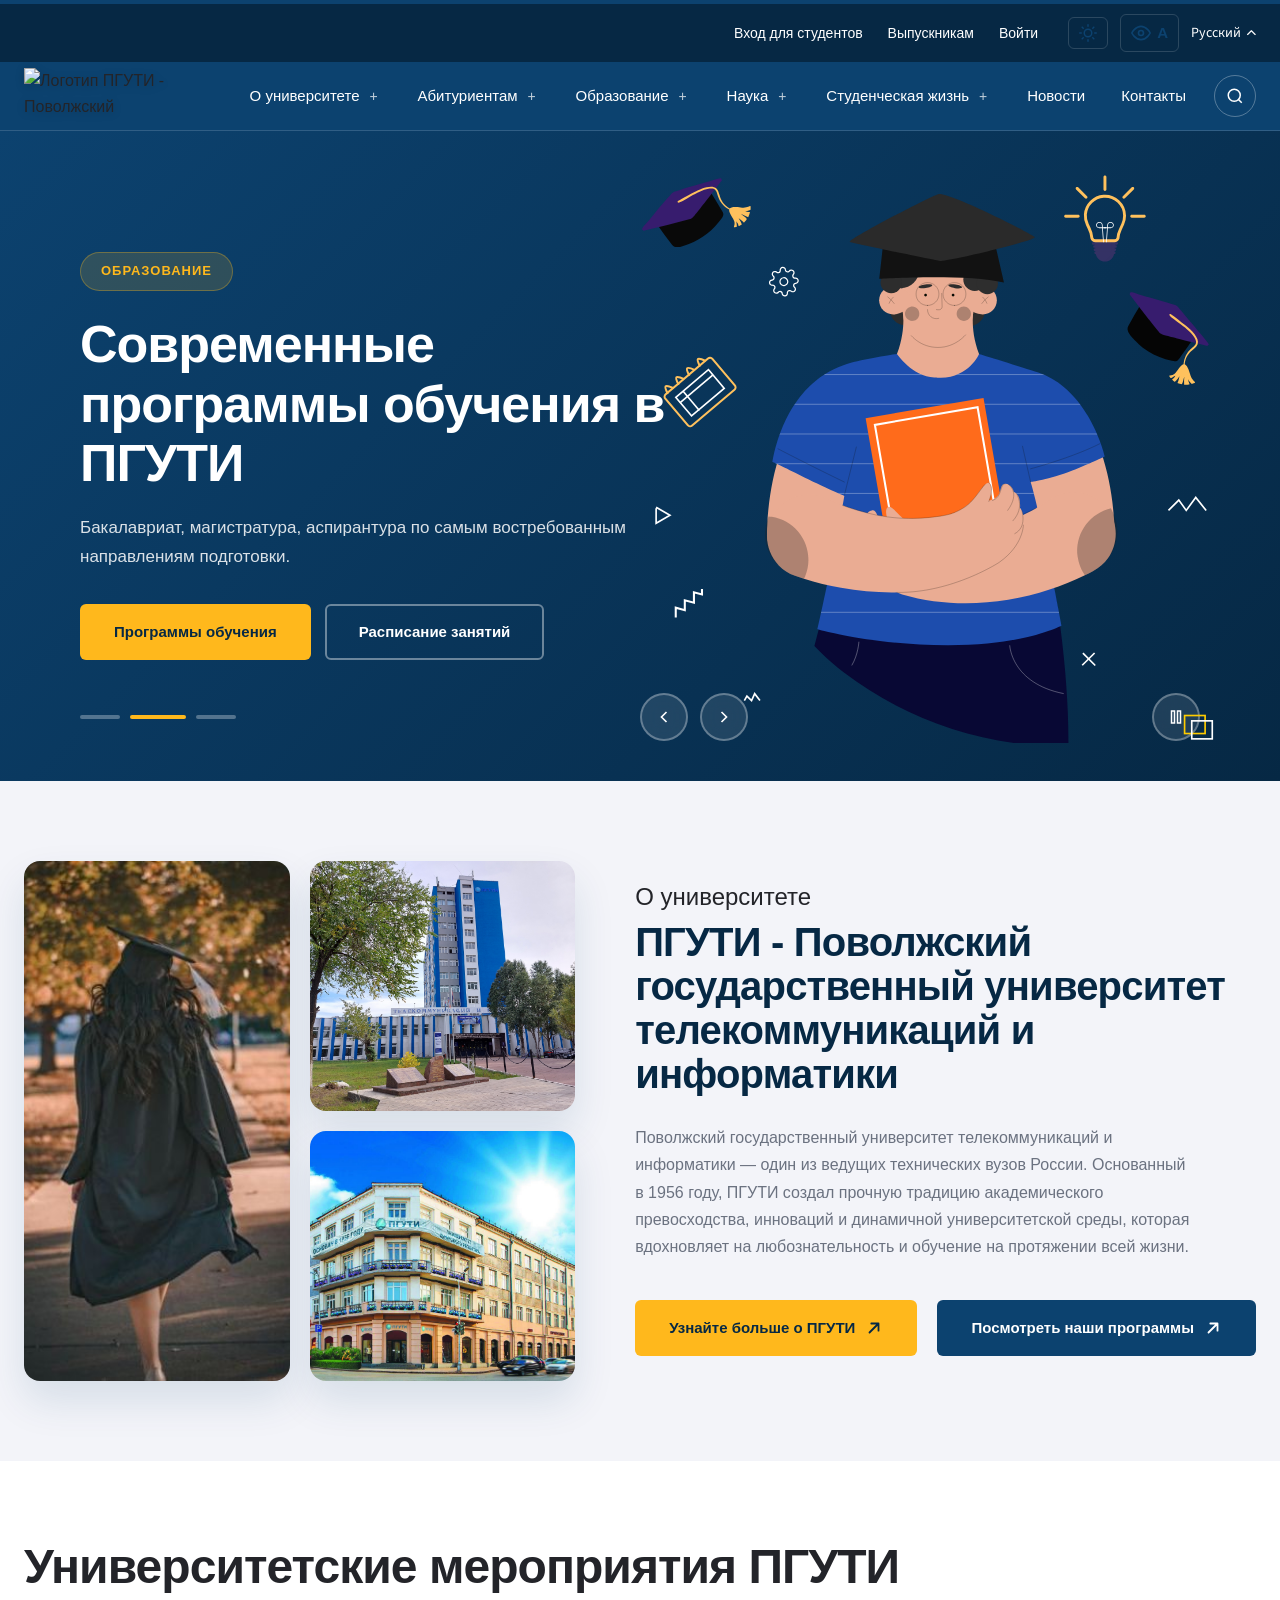
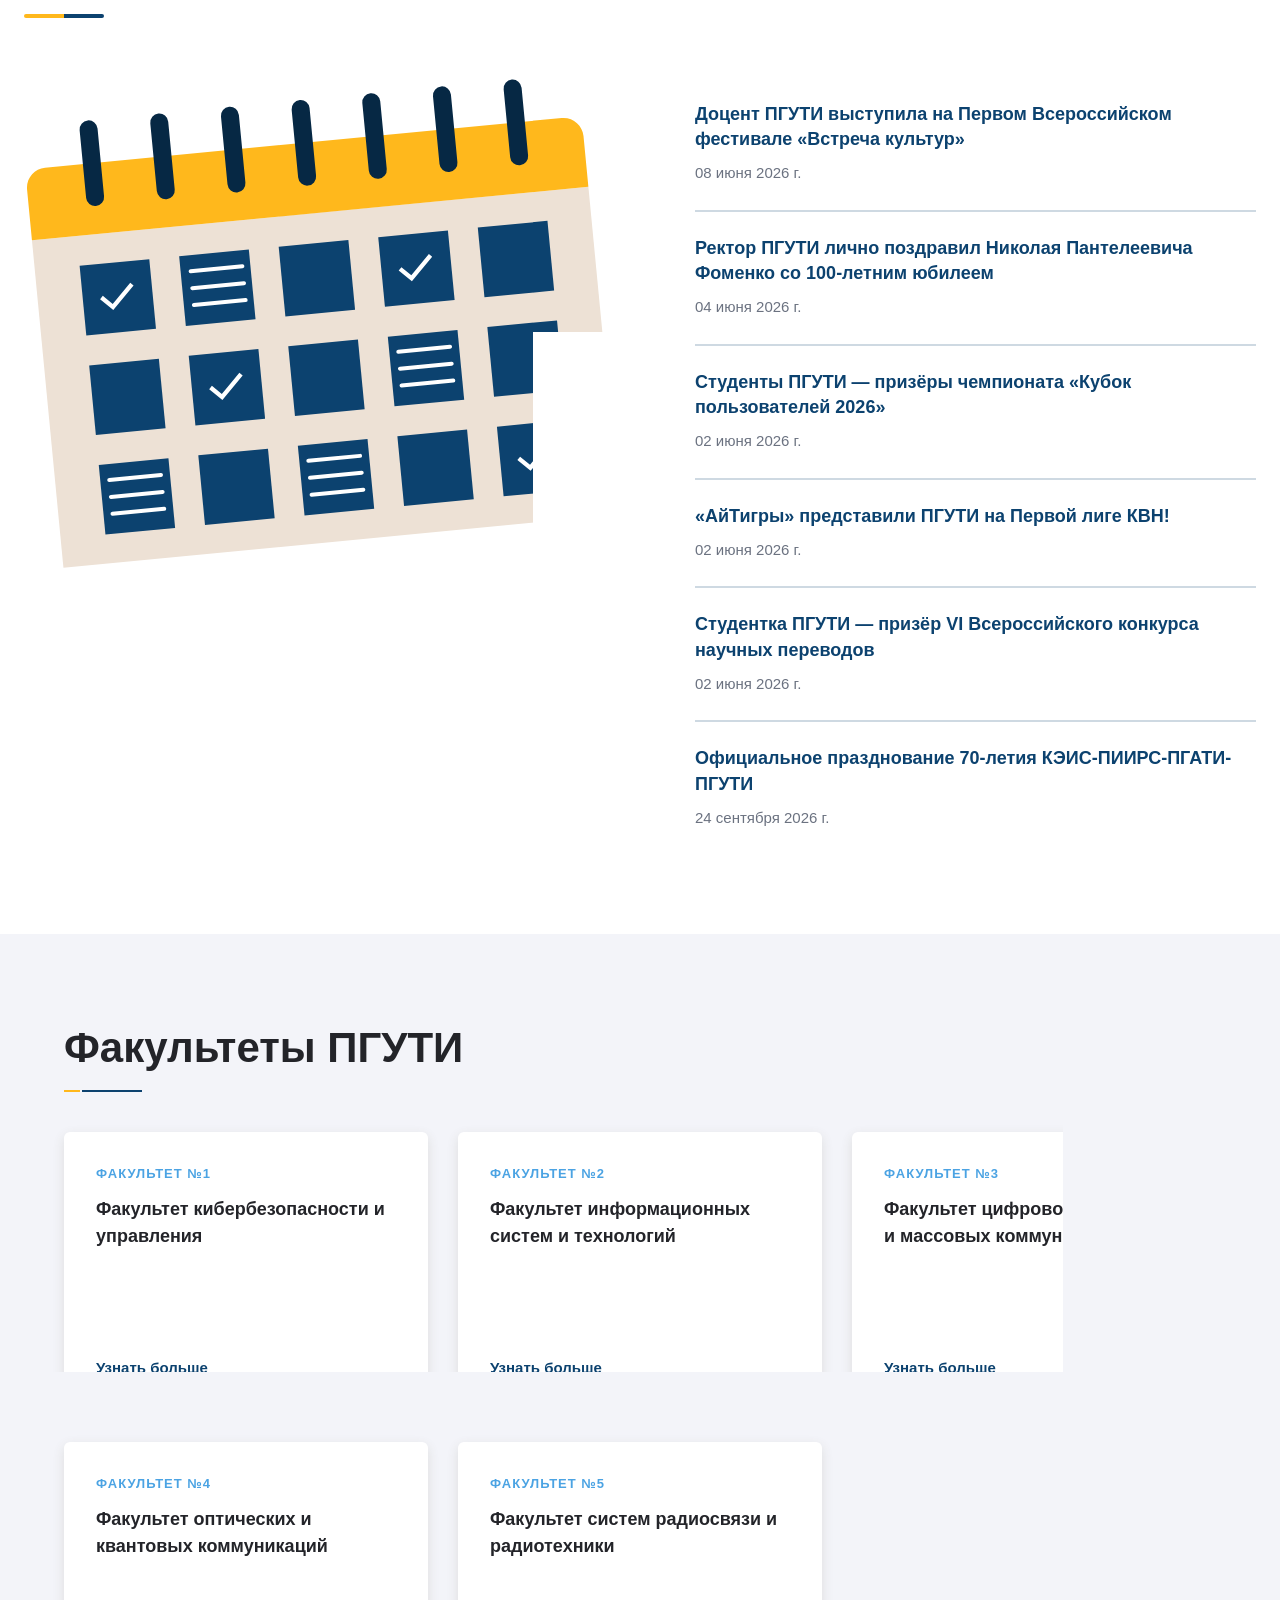
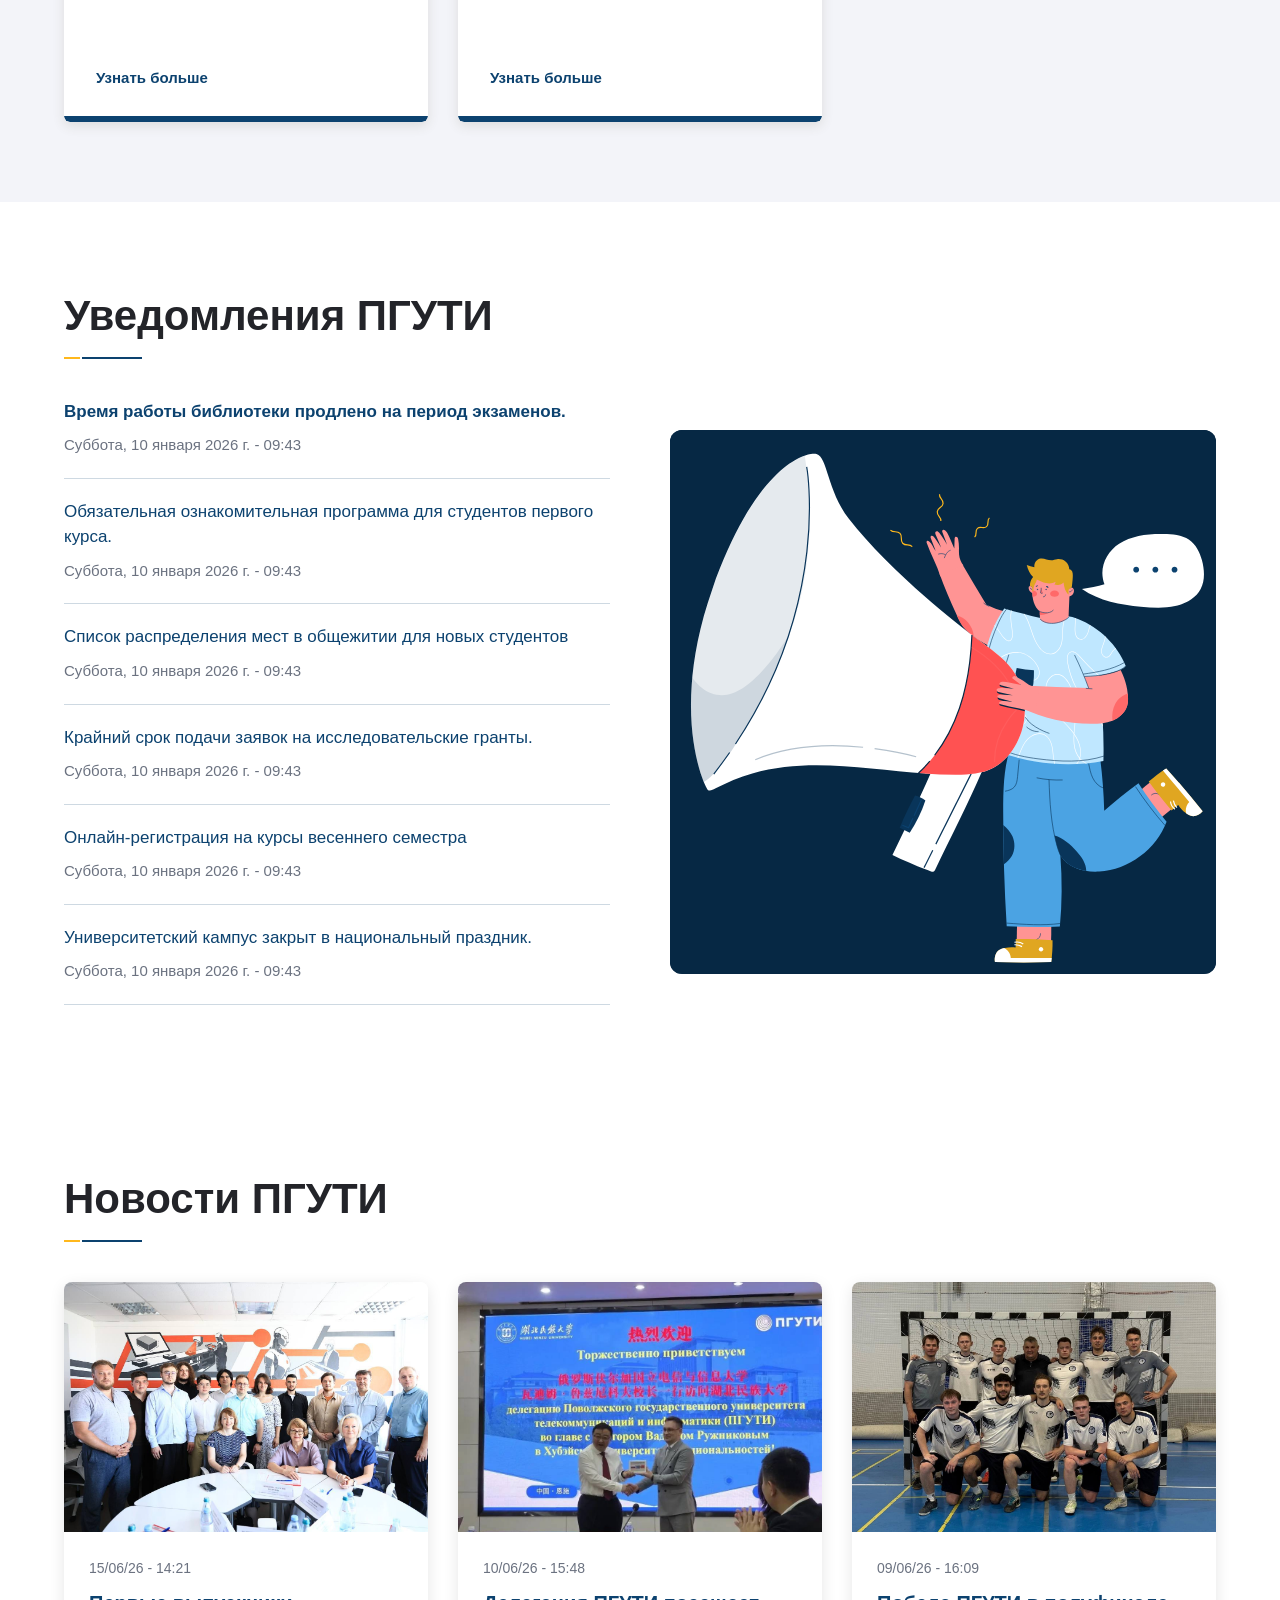
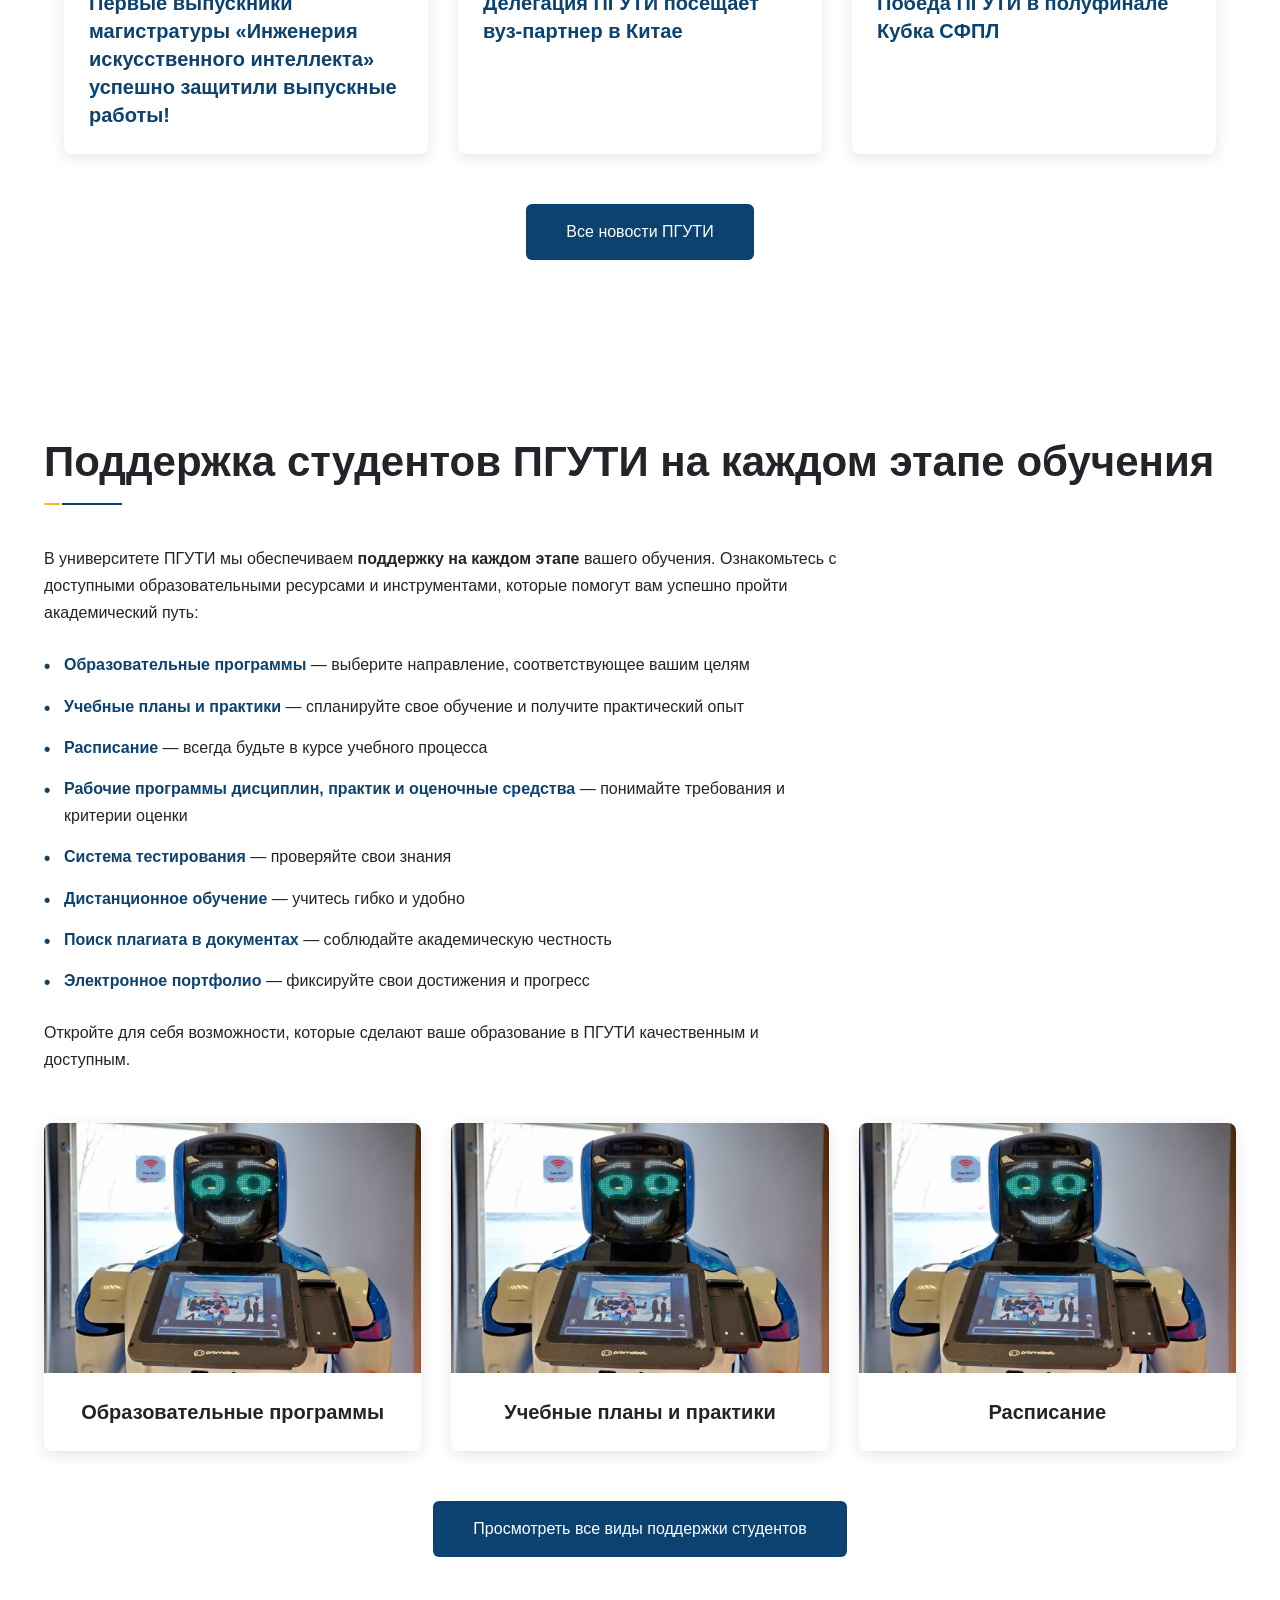
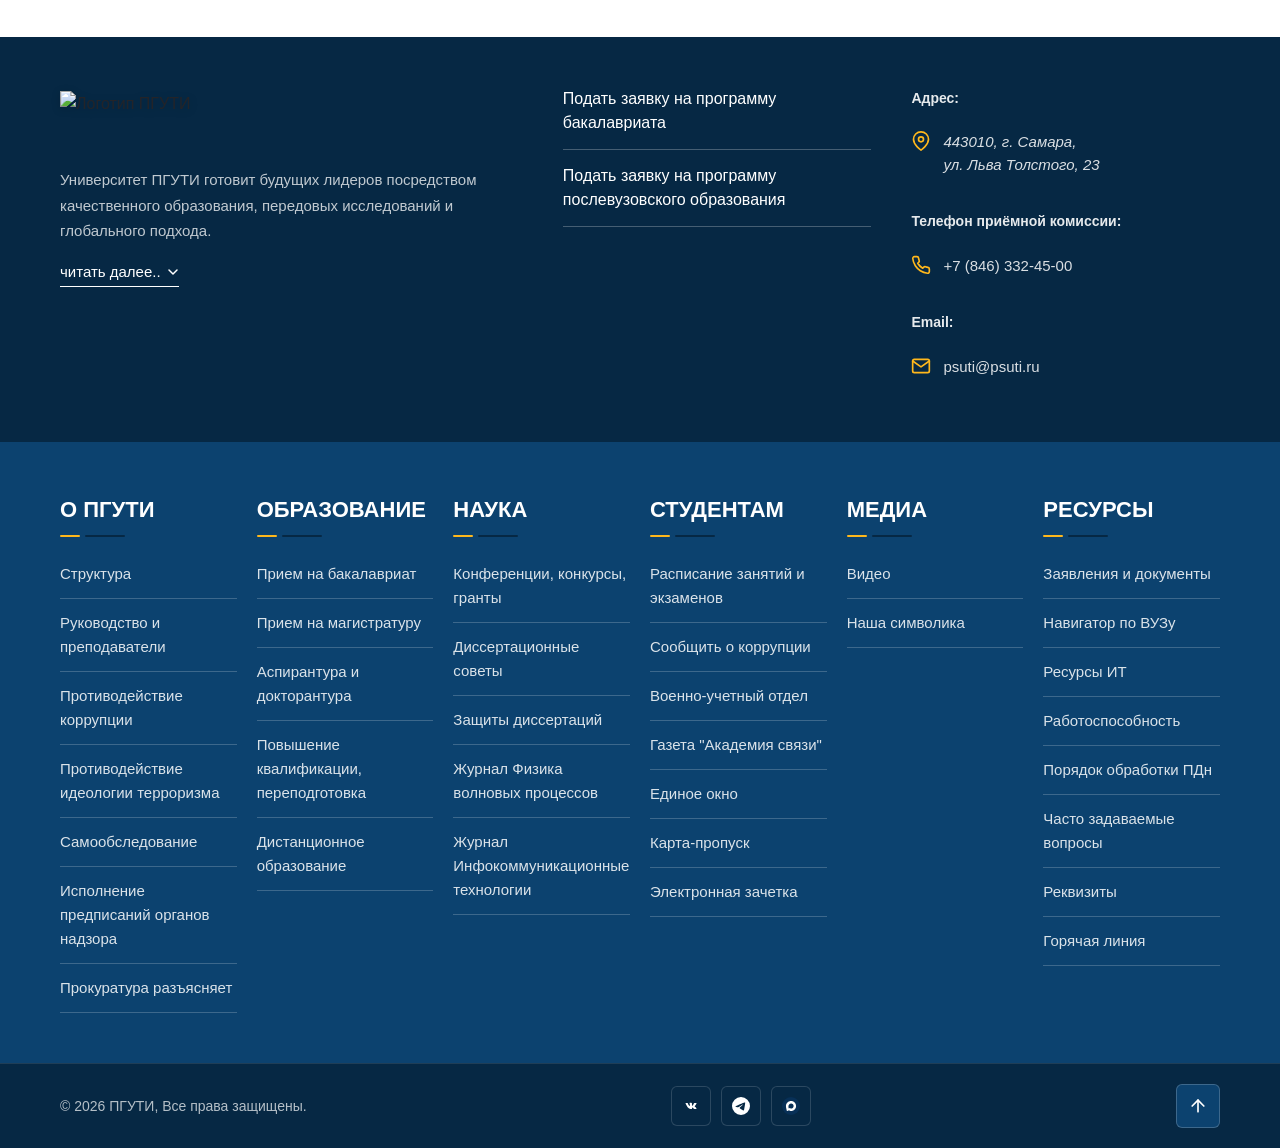
==== commit e57df035: "feat: accessibility" ====
--- a/index.html
+++ b/index.html
@@ -82,11 +82,49 @@
                     <a href="#" class="top-bar-link">Выпускникам</a>
                     <a href="#" class="top-bar-link">Войти</a>
                 </div>
-                <div class="language-selector">
-                    <button class="language-btn" aria-label="Выбор языка">
-                        <span>Русский</span>
-                        <i class="fas fa-chevron-up"></i>
+
+                <div class="top-bar-actions">
+                    <!-- Кнопка переключения темы -->
+                    <button class="theme-toggle" id="themeToggle" aria-label="Переключить тему" title="Сменить тему">
+                        <svg class="theme-icon-sun" xmlns="http://www.w3.org/2000/svg" viewBox="0 0 24 24" fill="none"
+                            stroke="currentColor" stroke-width="2" stroke-linecap="round" stroke-linejoin="round"
+                            width="18" height="18" aria-hidden="true">
+                            <circle cx="12" cy="12" r="5"></circle>
+                            <line x1="12" y1="1" x2="12" y2="3"></line>
+                            <line x1="12" y1="21" x2="12" y2="23"></line>
+                            <line x1="4.22" y1="4.22" x2="5.64" y2="5.64"></line>
+                            <line x1="18.36" y1="18.36" x2="19.78" y2="19.78"></line>
+                            <line x1="1" y1="12" x2="3" y2="12"></line>
+                            <line x1="21" y1="12" x2="23" y2="12"></line>
+                            <line x1="4.22" y1="19.78" x2="5.64" y2="18.36"></line>
+                            <line x1="18.36" y1="5.64" x2="19.78" y2="4.22"></line>
+                        </svg>
+                        <svg class="theme-icon-moon" xmlns="http://www.w3.org/2000/svg" viewBox="0 0 24 24" fill="none"
+                            stroke="currentColor" stroke-width="2" stroke-linecap="round" stroke-linejoin="round"
+                            width="18" height="18" aria-hidden="true" style="display:none;">
+                            <path d="M21 12.79A9 9 0 1 1 11.21 3 7 7 0 0 0 21 12.79z"></path>
+                        </svg>
                     </button>
+                    <!-- Кнопка версии для слабовидящих -->
+                    <button class="accessibility-toggle" id="accessibilityToggle"
+                        aria-label="Версия для слабовидящих (Ctrl+Shift+A)"
+                        title="Версия для слабовидящих (Ctrl+Shift+A)">
+                        <svg xmlns="http://www.w3.org/2000/svg" viewBox="0 0 24 24" fill="none" stroke="currentColor"
+                            stroke-width="2" stroke-linecap="round" stroke-linejoin="round" width="20" height="20"
+                            aria-hidden="true">
+                            <path d="M1 12s4-8 11-8 11 8 11 8-4 8-11 8-11-8-11-8z"></path>
+                            <circle cx="12" cy="12" r="3"></circle>
+                        </svg>
+                        <span class="accessibility-label">А</span>
+                    </button>
+
+                    <!-- Переключатель языка -->
+                    <div class="language-selector">
+                        <button class="language-btn" aria-label="Выбор языка">
+                            <span>Русский</span>
+                            <i class="fas fa-chevron-up"></i>
+                        </button>
+                    </div>
                 </div>
             </div>
         </div>
--- a/style.css
+++ b/style.css
@@ -1809,6 +1809,7 @@
     margin-top: 20px;
 }
 
+/* === Светлая тема (базовая) === */
 .footer-expand-inner {
     padding: 20px 24px;
     background: var(--color-dropdown-bg);
@@ -1876,6 +1877,41 @@
 .footer-expand-inner:hover {
     background: color-mix(in srgb, var(--color-dropdown-bg) 92%, var(--color-accent) 8%);
     transition: background var(--transition-speed) ease;
+}
+
+/* === Тёмная тема === */
+html[data-theme="dark"] .footer-expand-inner {
+    background: var(--color-dropdown-bg);
+    border-left-color: var(--color-accent);
+    box-shadow: 0 8px 24px rgba(0, 0, 0, 0.4);
+}
+
+/* Заголовок — акцентный цвет для контраста */
+html[data-theme="dark"] .expand-title {
+    color: var(--color-accent);
+}
+
+html[data-theme="dark"] .expand-title::after {
+    background: var(--color-accent);
+}
+
+/* Абзацы — светлый цвет текста */
+html[data-theme="dark"] .footer-expand-inner p {
+    color: var(--color-text-light);
+}
+
+/* Список — светлый цвет текста */
+html[data-theme="dark"] .expand-list li {
+    color: var(--color-text);
+}
+
+html[data-theme="dark"] .expand-list li::before {
+    background: var(--color-accent);
+}
+
+/* Hover-эффект в тёмной теме */
+html[data-theme="dark"] .footer-expand-inner:hover {
+    background: color-mix(in srgb, var(--color-dropdown-bg) 85%, var(--color-accent) 15%);
 }
 
 /* Footer Links */
@@ -3350,4 +3386,239 @@
     outline: 2px solid #0066cc;
     outline-offset: 2px;
     border-radius: inherit;
+}
+/* === Контейнер действий в top-bar === */
+.top-bar-actions {
+    display: flex;
+    align-items: center;
+    gap: 12px;
+}
+
+/* === Базовые стили кнопок === */
+.theme-toggle,
+.accessibility-toggle {
+    display: inline-flex;
+    align-items: center;
+    justify-content: center;
+    gap: 6px;
+    background: transparent;
+    border: 1px solid var(--color-border);
+    border-radius: 6px;
+    padding: 6px 10px;
+    cursor: pointer;
+    color: var(--color-primary);
+    transition: all var(--transition-speed) ease;
+    font-family: var(--font-family);
+    font-size: 14px;
+}
+
+.theme-toggle:hover,
+.accessibility-toggle:hover {
+    background: var(--color-hover);
+    border-color: var(--color-primary);
+}
+
+.theme-toggle:focus-visible,
+.accessibility-toggle:focus-visible {
+    outline: 2px solid var(--color-accent);
+    outline-offset: 2px;
+}
+
+.accessibility-label {
+    font-weight: 700;
+    font-size: 15px;
+}
+
+/* === Тёмная тема === */
+html[data-theme="dark"] {
+    --color-primary: #4BA3E3;
+    --color-primary-hover: #3a8bc7;
+    --color-primary-dark: #2a6f9e;
+    --color-secondary: #0c426f;
+    --color-accent: #FFB81C;
+    --color-text: #e6e6e6;
+    --color-text-light: #b0b0b0;
+    --color-white: #1a1f26;
+    --color-beige: #2a313a;
+    --color-gray-050: #0f1419;
+    --color-dropdown-bg: #1a1f26;
+    --color-border: rgba(255, 255, 255, 0.2);
+    --color-hover: rgba(255, 255, 255, 0.08);
+}
+
+html[data-theme="dark"] body {
+    background-color: var(--color-gray-050);
+    color: var(--color-text);
+}
+
+html[data-theme="dark"] .header,
+html[data-theme="dark"] .footer,
+html[data-theme="dark"] .top-bar {
+    background-color: var(--color-white);
+    border-color: var(--color-border);
+}
+
+html[data-theme="dark"] .theme-toggle,
+html[data-theme="dark"] .accessibility-toggle {
+    color: var(--color-text);
+    border-color: var(--color-border);
+}
+
+html[data-theme="dark"] .theme-toggle:hover,
+html[data-theme="dark"] .accessibility-toggle:hover {
+    background: var(--color-hover);
+    border-color: var(--color-accent);
+}
+/* Для тёмной темы */
+html[data-theme="dark"] .footer-about-text {
+    color: var(--color-text-light);
+}
+
+/* Или для ещё лучшего контраста */
+html[data-theme="dark"] .footer-about-text {
+    color: var(--color-text);
+}
+/* ==========================================================================
+   ТЁМНАЯ ТЕМА: TOP-BAR & HEADER
+   ========================================================================== */
+
+html[data-theme="dark"] .top-bar {
+    background: var(--color-gray-050);
+    color: var(--color-text);
+    border-top-color: var(--color-primary);
+}
+
+html[data-theme="dark"] .top-bar-link {
+    color: var(--color-text);
+}
+
+html[data-theme="dark"] .top-bar-link:hover {
+    opacity: 1;
+    color: var(--color-accent);
+}
+
+html[data-theme="dark"] .language-btn {
+    color: var(--color-text);
+}
+
+html[data-theme="dark"] .language-btn:hover {
+    opacity: 1;
+    color: var(--color-accent);
+}
+
+/* Кнопки темы и доступности в тёмной теме */
+html[data-theme="dark"] .theme-toggle,
+html[data-theme="dark"] .accessibility-toggle {
+    color: var(--color-text);
+    border-color: var(--color-border);
+}
+
+html[data-theme="dark"] .theme-toggle:hover,
+html[data-theme="dark"] .accessibility-toggle:hover {
+    background: var(--color-hover);
+    border-color: var(--color-accent);
+    color: var(--color-accent);
+}
+
+/* Header в тёмной теме */
+html[data-theme="dark"] .header {
+    background: var(--color-dropdown-bg);
+    border-bottom-color: var(--color-border);
+}
+
+/* Навигация в тёмной теме */
+html[data-theme="dark"] .nav-link {
+    color: var(--color-text);
+}
+
+html[data-theme="dark"] .nav-link::after {
+    background: var(--color-accent);
+}
+
+html[data-theme="dark"] .nav-link:hover,
+html[data-theme="dark"] .nav-item.active > .nav-link {
+    color: var(--color-accent);
+}
+
+html[data-theme="dark"] .dropdown-icon,
+html[data-theme="dark"] .submenu-icon {
+    color: var(--color-text-light);
+}
+
+html[data-theme="dark"] .nav-item:hover > .nav-link .dropdown-icon,
+html[data-theme="dark"] .has-dropdown.open > .nav-link .dropdown-icon,
+html[data-theme="dark"] .dropdown-menu li:hover > .dropdown-link .submenu-icon {
+    color: var(--color-accent);
+}
+
+/* Dropdown меню в тёмной теме */
+html[data-theme="dark"] .dropdown-menu {
+    background: var(--color-dropdown-bg);
+    box-shadow: 0 12px 40px rgba(0, 0, 0, 0.6);
+    border-top-color: var(--color-accent);
+}
+
+html[data-theme="dark"] .dropdown-link {
+    color: var(--color-text);
+}
+
+html[data-theme="dark"] .dropdown-link:hover {
+    background: var(--color-hover);
+    border-left-color: var(--color-accent);
+    color: var(--color-accent);
+}
+
+html[data-theme="dark"] .dropdown-menu > li:not(:last-child) > .dropdown-link {
+    border-bottom-color: var(--color-border);
+}
+
+/* Submenu в тёмной теме */
+html[data-theme="dark"] .submenu {
+    background: var(--color-dropdown-bg);
+    box-shadow: 0 12px 40px rgba(0, 0, 0, 0.6);
+    border-left-color: var(--color-accent);
+}
+
+html[data-theme="dark"] .submenu .dropdown-link {
+    color: var(--color-text);
+}
+
+html[data-theme="dark"] .submenu .dropdown-link:hover {
+    background: var(--color-hover);
+    border-left-color: var(--color-accent);
+    color: var(--color-accent);
+}
+
+/* Mega Menu в тёмной теме */
+html[data-theme="dark"] .mega-menu-column:not(:last-child) {
+    border-bottom-color: var(--color-border);
+}
+
+html[data-theme="dark"] .mega-menu-column > .dropdown-link {
+    color: var(--color-accent);
+}
+
+html[data-theme="dark"] .mega-menu-column > .dropdown-link:hover {
+    color: var(--color-text);
+    background: var(--color-hover);
+}
+
+/* Кнопки поиска и мобильного меню в тёмной теме */
+html[data-theme="dark"] .search-toggle,
+html[data-theme="dark"] .mobile-toggle {
+    background: transparent;
+    border-color: var(--color-border);
+    color: var(--color-text);
+}
+
+html[data-theme="dark"] .search-toggle:hover,
+html[data-theme="dark"] .mobile-toggle:hover {
+    background: var(--color-accent);
+    border-color: var(--color-accent);
+    color: var(--color-primary-dark);
+}
+
+/* Логотип в тёмной теме — оставляем как есть (белый на тёмном фоне виден) */
+html[data-theme="dark"] .logo-img {
+    filter: drop-shadow(0 2px 4px rgba(0, 0, 0, 0.3));
 }
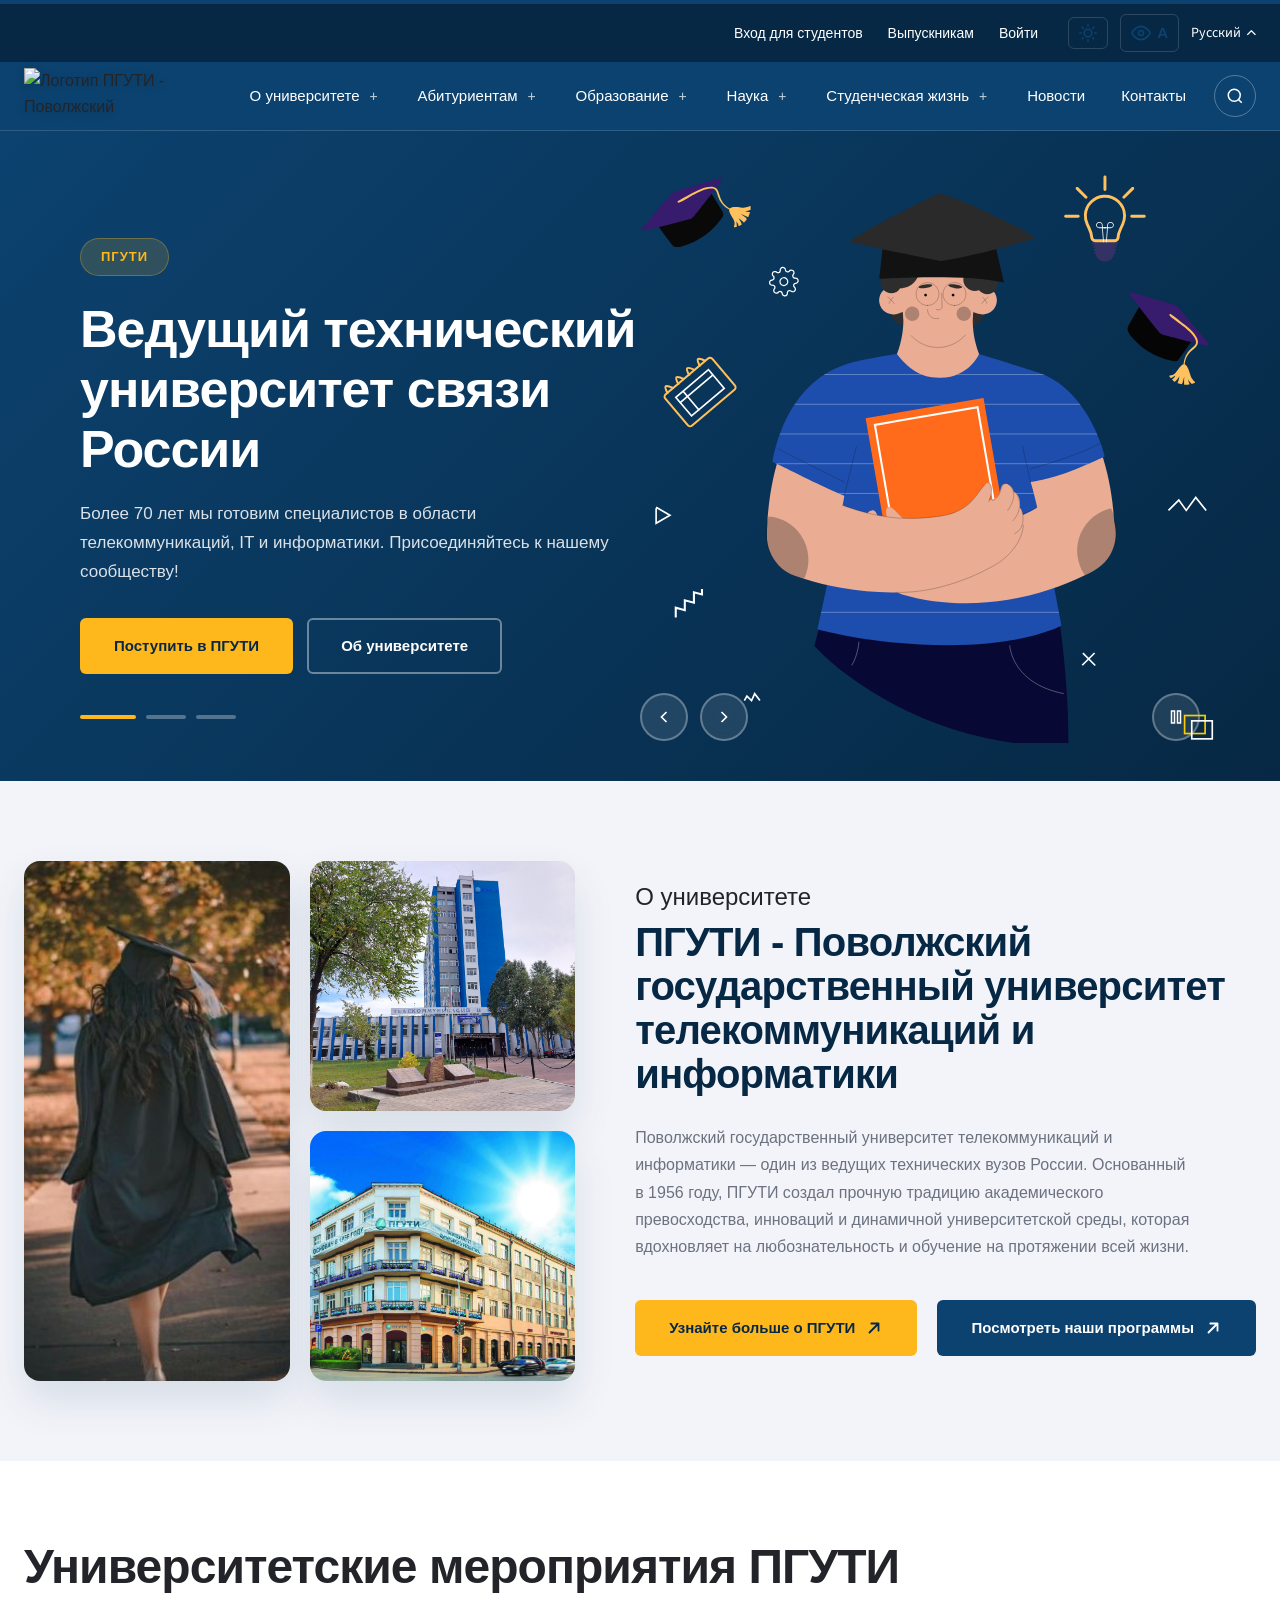
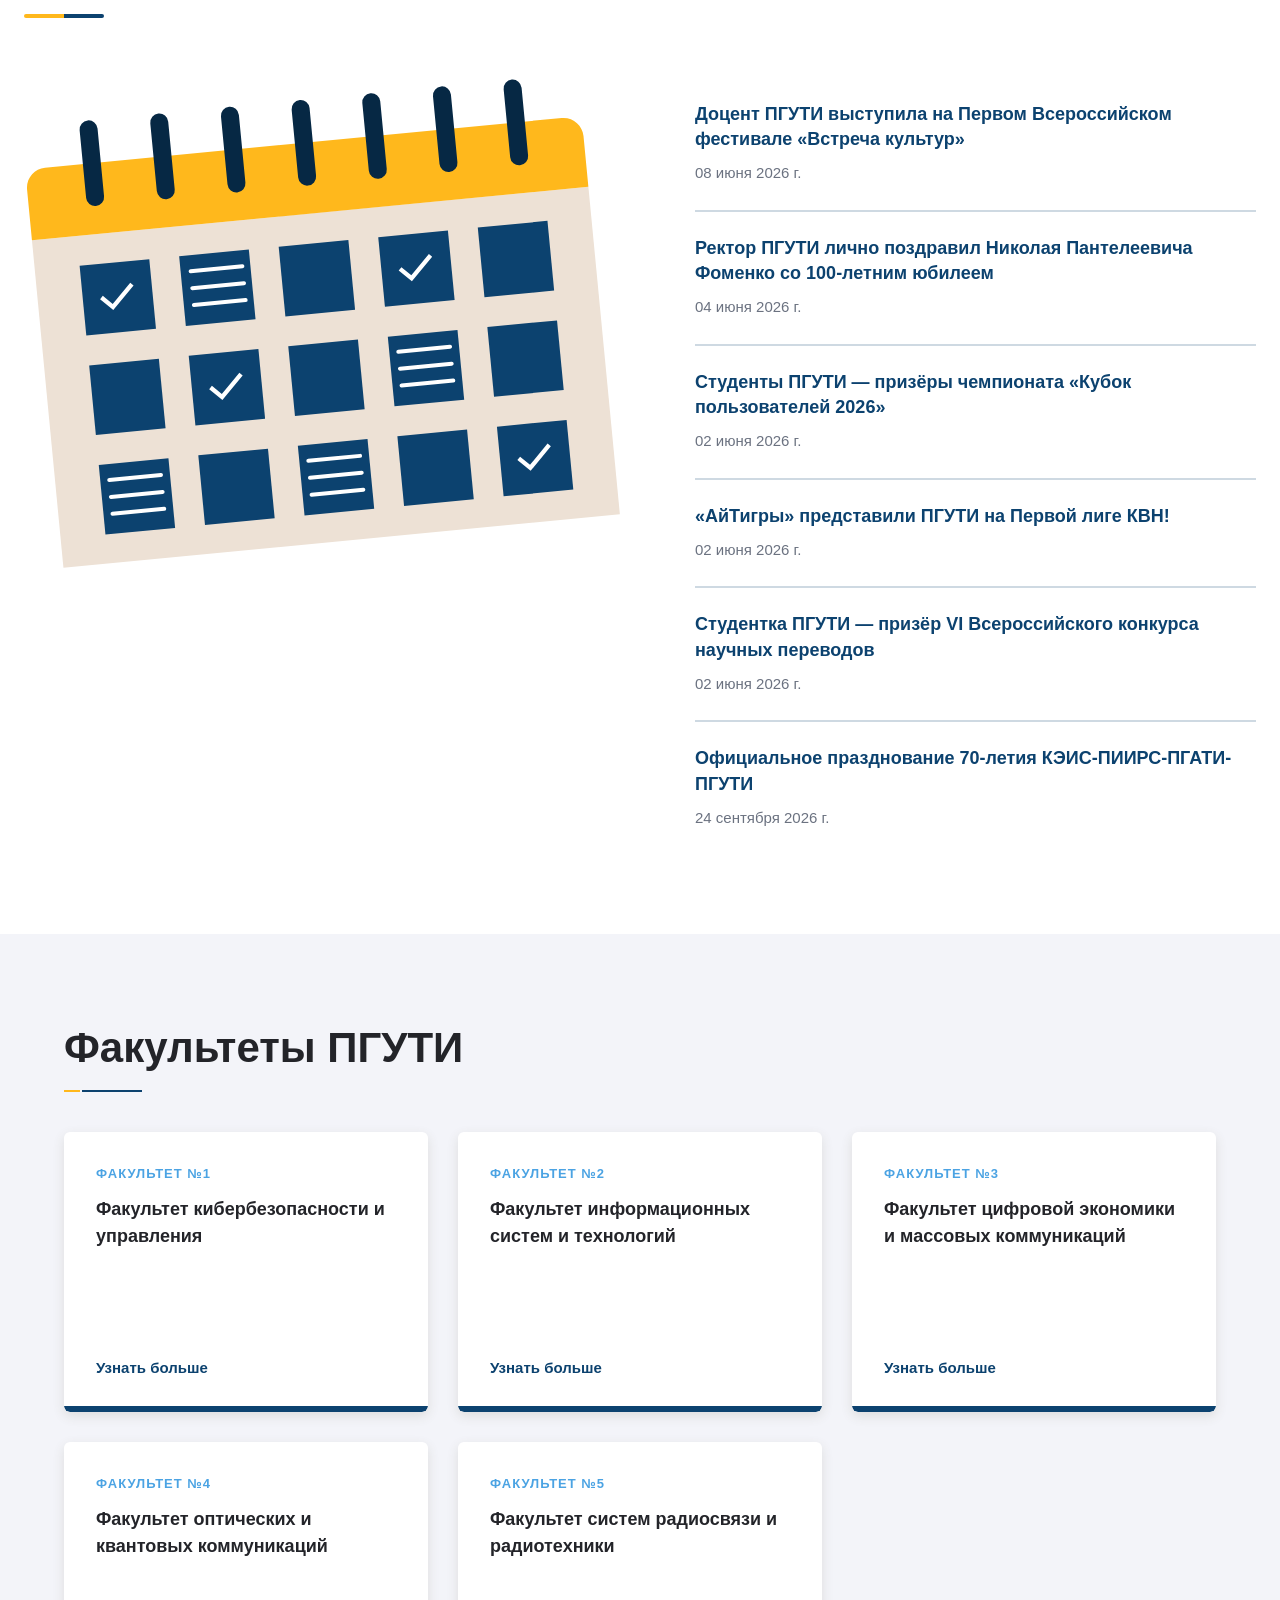
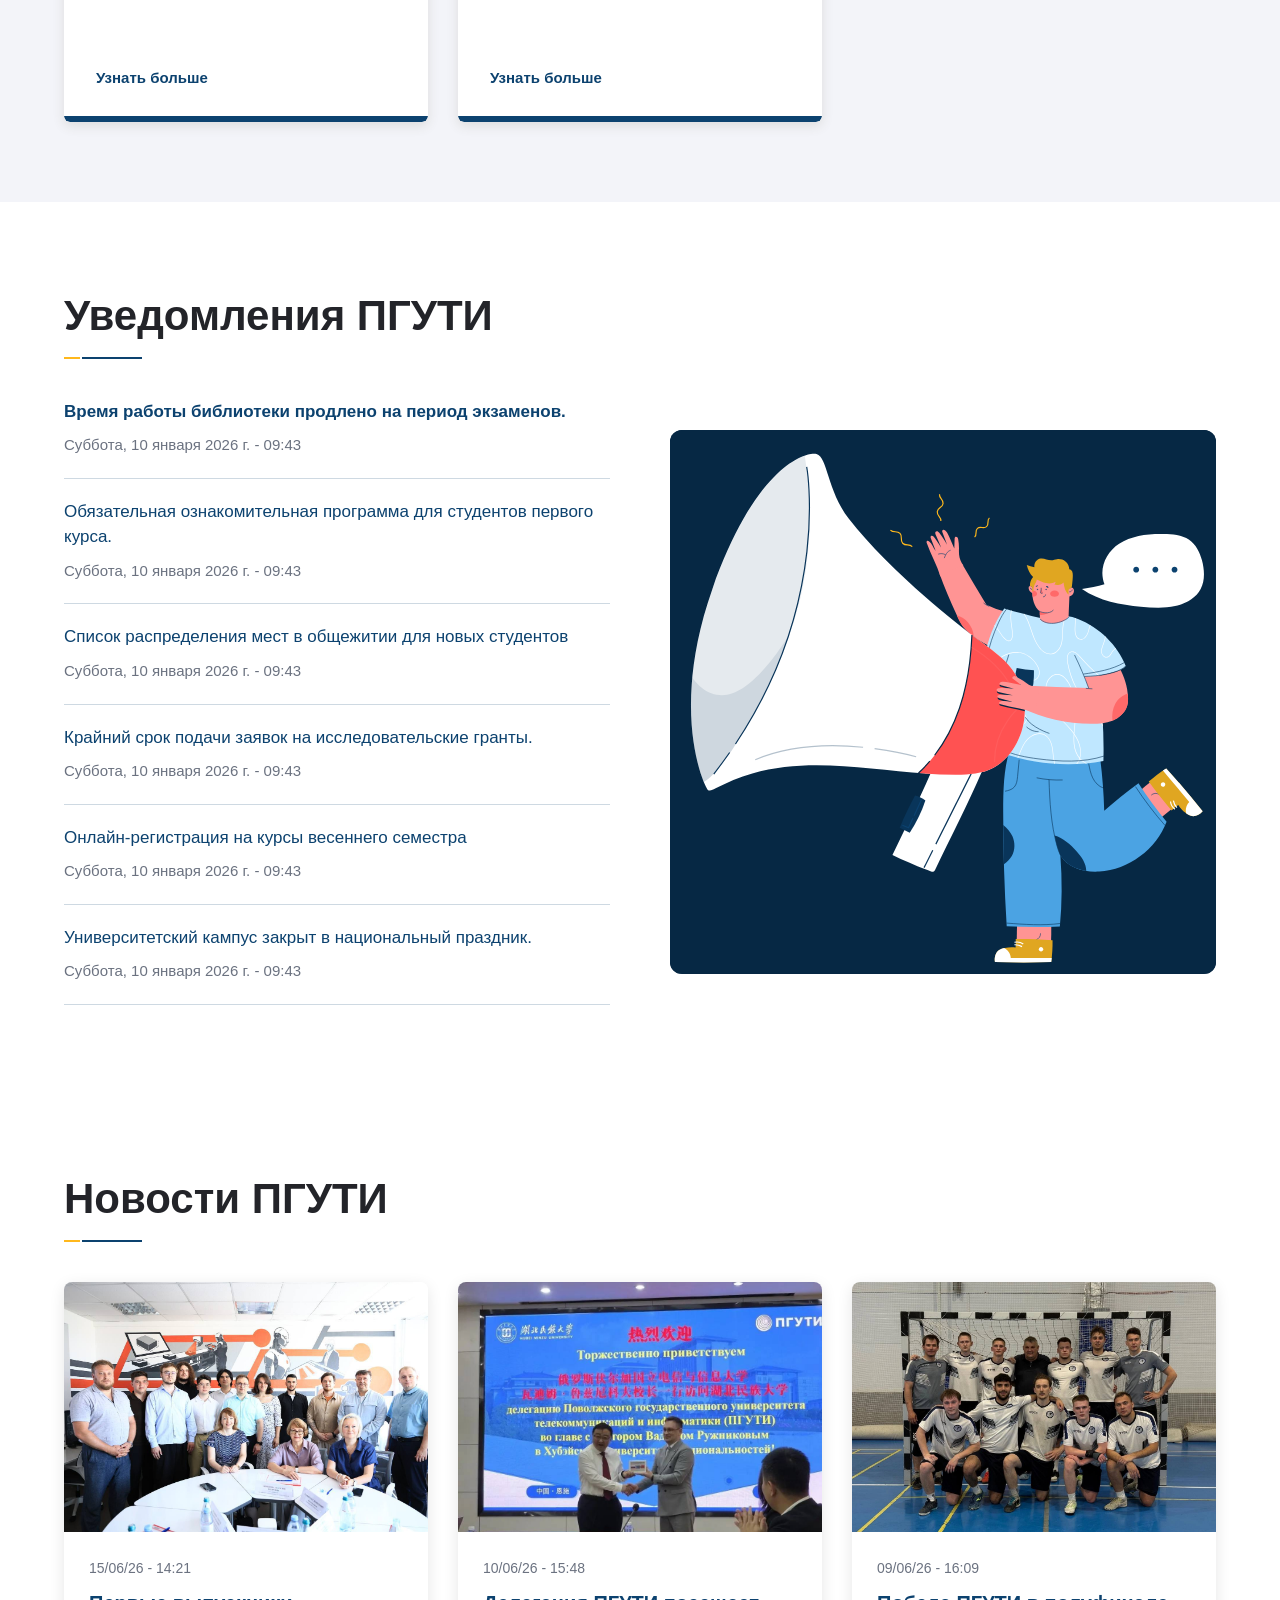
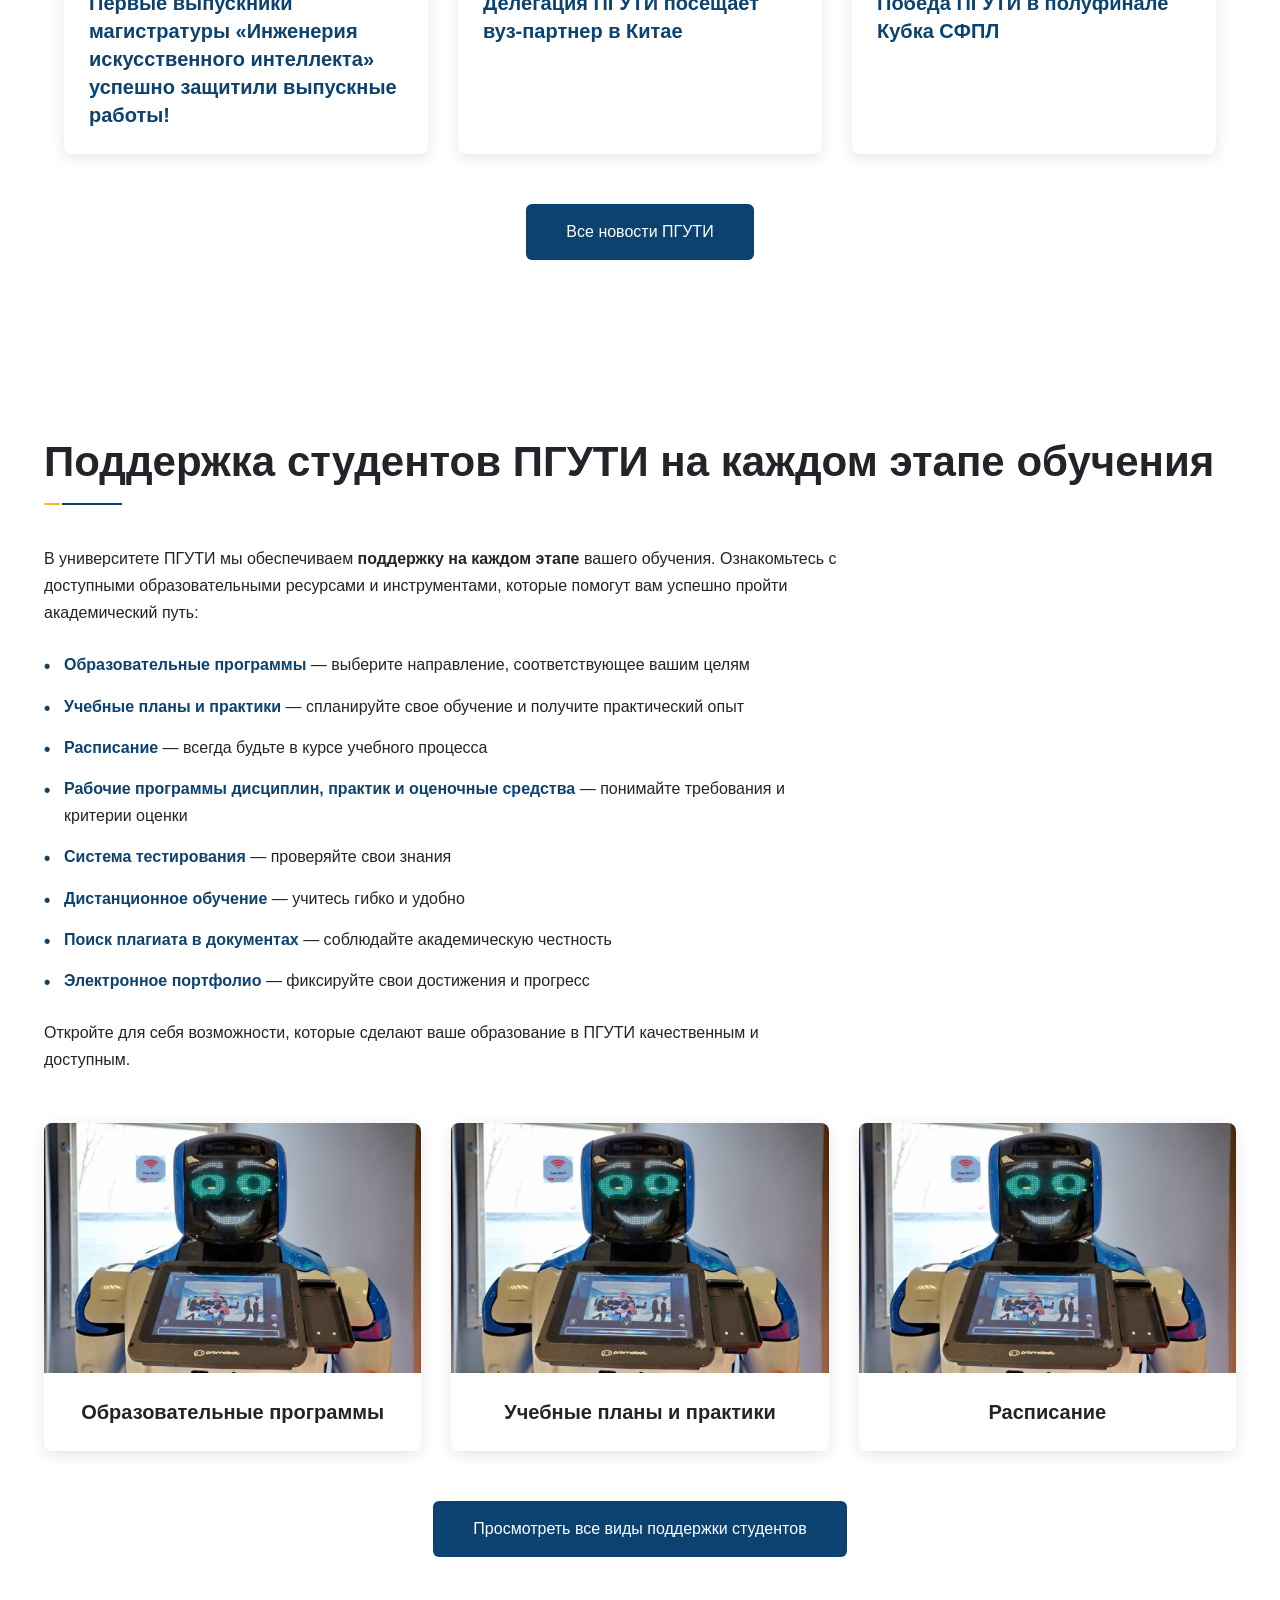
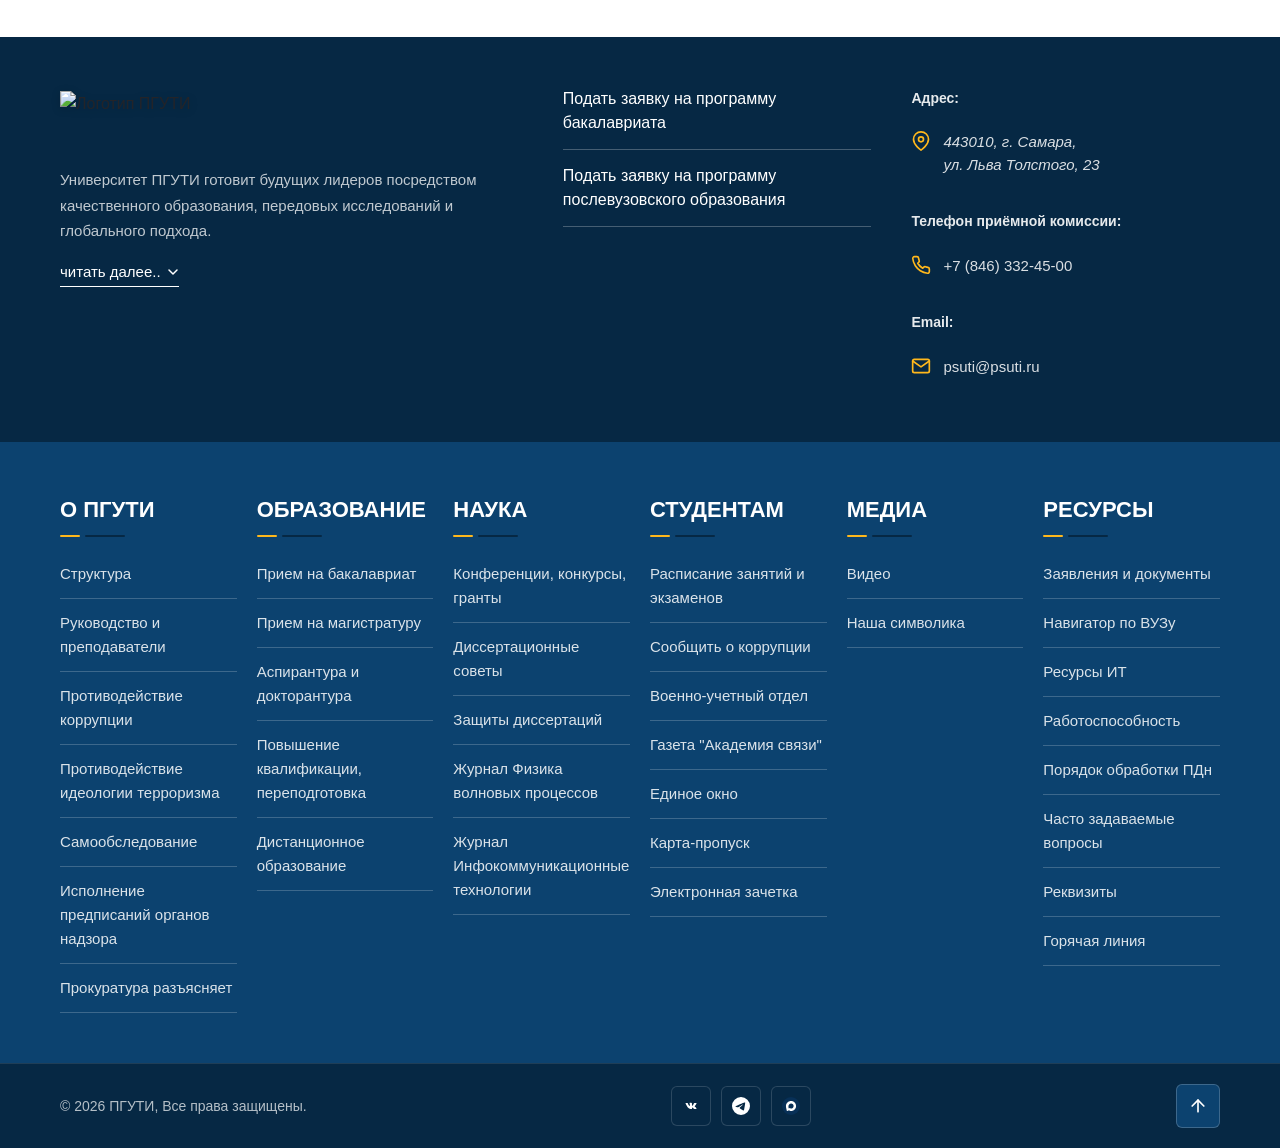
==== commit 5c65cdd0: "feat: header link" ====
--- a/index.html
+++ b/index.html
@@ -141,93 +141,108 @@
                 <nav class="main-nav" role="navigation" aria-label="Главное меню">
                     <ul class="nav-menu">
                         <li class="nav-item has-dropdown">
-                            <a href="#about" class="nav-link">
+                            <a href="https://www.psuti.ru/ru/university/today" class="nav-link">
                                 О университете
                                 <span class="dropdown-icon">+</span>
                             </a>
                             <ul class="dropdown-menu">
-                                <li><a href="#about-us" class="dropdown-link">Об университете</a></li>
-                                <li><a href="#history" class="dropdown-link">История</a></li>
-                                <li><a href="#mission" class="dropdown-link">Миссия и ценности</a></li>
-                                <li><a href="#administration" class="dropdown-link">Руководство</a></li>
-                                <li><a href="#documents" class="dropdown-link">Документы</a></li>
+                                <li><a href="https://www.psuti.ru/ru/university/today" class="dropdown-link">Об
+                                        университете</a></li>
+                                <li><a href="https://www.psuti.ru/ru/university/history"
+                                        class="dropdown-link">История</a></li>
+                                <li><a href="https://www.psuti.ru/events-70-years" class="dropdown-link">Нам 70 лет!</a>
+                                </li>
+                                <li><a href="https://www.psuti.ru/ru/university/rectorate"
+                                        class="dropdown-link">Руководство</a></li>
+                                <li><a href="https://www.psuti.ru/ru/sveden" class="dropdown-link">Документы</a></li>
                             </ul>
                         </li>
 
                         <li class="nav-item has-dropdown">
-                            <a href="#admissions" class="nav-link">
+                            <a href="https://abitur.psuti.ru/" class="nav-link">
                                 Абитуриентам
                                 <span class="dropdown-icon">+</span>
                             </a>
                             <ul class="dropdown-menu">
-                                <li><a href="#bachelor" class="dropdown-link">Бакалавриат</a></li>
-                                <li><a href="#master" class="dropdown-link">Магистратура</a></li>
-                                <li><a href="#specialist" class="dropdown-link">Специалитет</a></li>
-                                <li><a href="#postgraduate" class="dropdown-link">Аспирантура</a></li>
+                                <li><a href="https://www.psuti.ru/ru/students/uchebnoe"
+                                        class="dropdown-link">Бакалавриат</a></li>
+                                <li><a href="https://abitur.psuti.ru/napravleniya-podgotovki/"
+                                        class="dropdown-link">Магистратура</a></li>
+                                <li><a href="https://abitur.psuti.ru/napravleniya-podgotovki/ochnaya-forma-obucheniya/?utm_source=psuti-ru&utm_medium=link&utm_campaign=footer"
+                                        class="dropdown-link">Специалитет</a></li>
+                                <li><a href="https://www.psuti.ru/ru/graduate_school"
+                                        class="dropdown-link">Аспирантура</a></li>
                             </ul>
                         </li>
 
                         <li class="nav-item has-dropdown">
-                            <a href="#education" class="nav-link">
+                            <a href="https://www.psuti.ru/ru/sveden/education" class="nav-link">
                                 Образование
                                 <span class="dropdown-icon">+</span>
                             </a>
                             <ul class="dropdown-menu">
-                                <li><a href="#programs" class="dropdown-link">Программы</a></li>
-                                <li><a href="#schedule" class="dropdown-link">Расписание</a></li>
-                                <li><a href="#calendar" class="dropdown-link">Учебный календарь</a></li>
+                                <li><a href="https://www.psuti.ru/ru/sveden/education"
+                                        class="dropdown-link">Программы</a></li>
+                                <li><a href="https://max.ru/vuz_schedule_bot" class="dropdown-link">Расписание</a></li>
+                                <li><a href="https://www.psuti.ru/news" class="dropdown-link">Учебный календарь</a></li>
                             </ul>
                         </li>
 
                         <li class="nav-item has-dropdown">
-                            <a href="#science" class="nav-link">
+                            <a href="https://www.psuti.ru/ru/science/conference" class="nav-link">
                                 Наука
                                 <span class="dropdown-icon">+</span>
                             </a>
                             <ul class="dropdown-menu mega-menu">
                                 <li class="mega-menu-column">
-                                    <a href="#research" class="dropdown-link">
-                                        Исследования
+                                    <a href="https://www.psuti.ru/ru/science/centre" class="dropdown-link">
+                                        Научно-образовательный центр
                                         <span class="submenu-icon">+</span>
                                     </a>
                                     <ul class="submenu">
-                                        <li><a href="#labs" class="dropdown-link">Лаборатории</a></li>
-                                        <li><a href="#projects" class="dropdown-link">Проекты</a></li>
-                                        <li><a href="#publications" class="dropdown-link">Публикации</a></li>
+                                        <li><a href="https://ai.psuti.ru/" class="dropdown-link">Лаборатории</a></li>
+                                        <li><a href="https://www.psuti.ru/ru/science/dissertation_councils"
+                                                class="dropdown-link">Диссертационные советы</a></li>
+                                        <li><a href="https://www.psuti.ru/ru/science/sc_journals"
+                                                class="dropdown-link">Научные издания</a></li>
                                     </ul>
                                 </li>
                                 <li class="mega-menu-column">
-                                    <a href="#conferences" class="dropdown-link">
+                                    <a href="https://www.psuti.ru/ru/science/conference" class="dropdown-link">
                                         Конференции
                                         <span class="submenu-icon">+</span>
                                     </a>
                                     <ul class="submenu">
                                         <li><a href="#upcoming" class="dropdown-link">Предстоящие</a></li>
                                         <li><a href="#archive" class="dropdown-link">Архив</a></li>
-                                        <li><a href="#partners" class="dropdown-link">Партнёры</a></li>
+                                        <li><a href="https://www.psuti.ru/ru/science/science_universities"
+                                                class="dropdown-link">Партнёры</a></li>
                                     </ul>
                                 </li>
                             </ul>
                         </li>
 
                         <li class="nav-item has-dropdown">
-                            <a href="#student-life" class="nav-link">
+                            <a href="https://www.psuti.ru/ru/students/non-academic" class="nav-link">
                                 Студенческая жизнь
                                 <span class="dropdown-icon">+</span>
                             </a>
                             <ul class="dropdown-menu">
-                                <li><a href="#clubs" class="dropdown-link">Клубы и секции</a></li>
-                                <li><a href="#events" class="dropdown-link">Мероприятия</a></li>
-                                <li><a href="#dormitory" class="dropdown-link">Общежитие</a></li>
+                                <li><a href="https://www.psuti.ru/ru/students/it-klub" class="dropdown-link">Клубы и
+                                        секции</a></li>
+                                <li><a href="https://www.psuti.ru/ru/students/profkom-studentov"
+                                        class="dropdown-link">Профком студентов</a></li>
+                                <li><a href="https://www.psuti.ru/ru/students/studgorodok"
+                                        class="dropdown-link">Студгородок</a></li>
                             </ul>
                         </li>
 
                         <li class="nav-item">
-                            <a href="#news" class="nav-link">Новости</a>
+                            <a href="https://www.psuti.ru/adsm" class="nav-link">Новости</a>
                         </li>
 
                         <li class="nav-item">
-                            <a href="#contacts" class="nav-link">Контакты</a>
+                            <a href="https://www.psuti.ru/ru/sveden/struct" class="nav-link">Контакты</a>
                         </li>
                     </ul>
 
